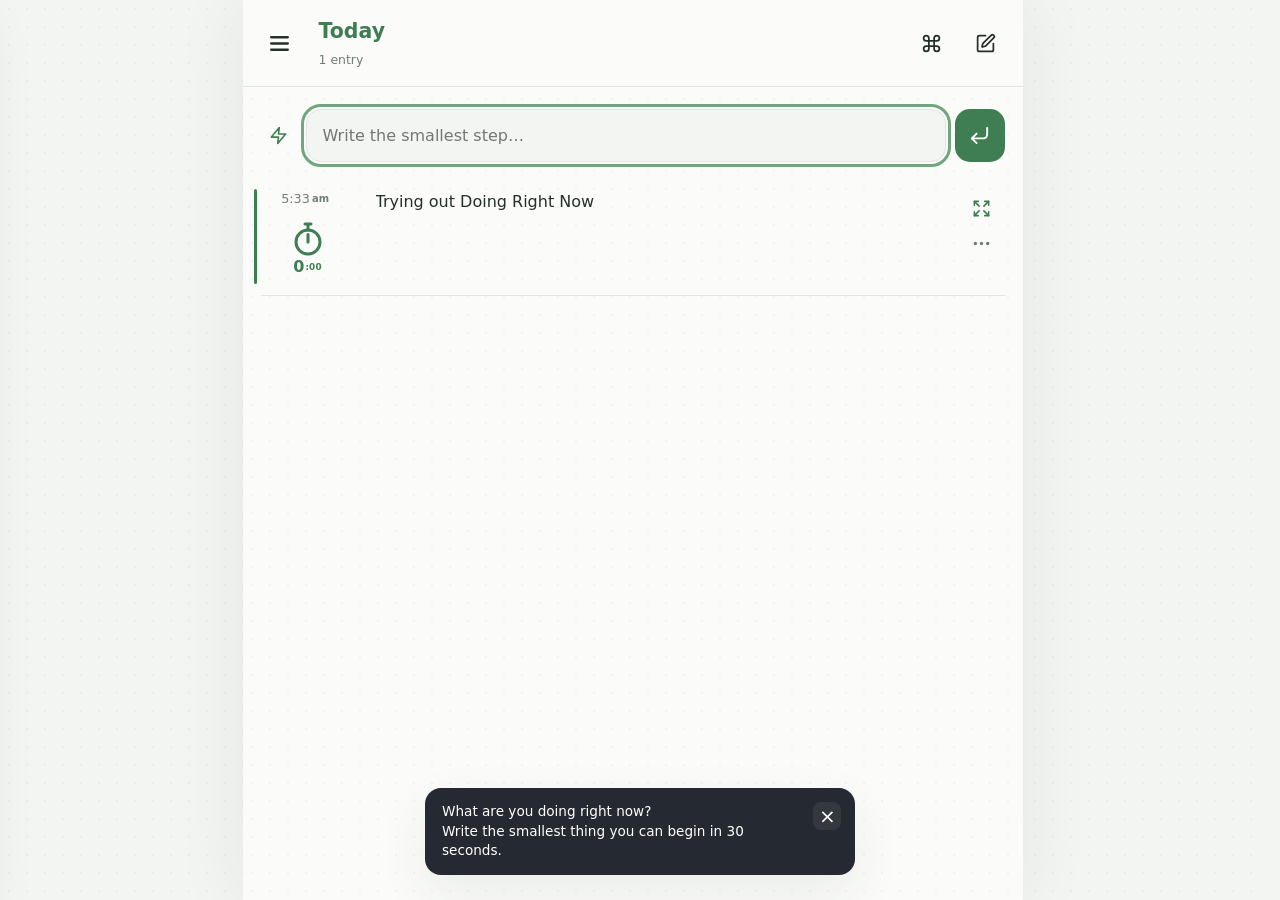
==== DoingRightNow.html @ bf16843c "Update documentation in DoingRightNow.html, help.html, and help.md to clarify the GitHub Backup proc" ====
<!doctype html>
<html lang="en">
<head>
  <meta charset="utf-8">
  <meta http-equiv="Content-Security-Policy" content="default-src 'self'; script-src 'self' 'unsafe-inline'; script-src-attr 'none'; style-src 'self' 'unsafe-inline'; img-src 'self' data:; connect-src 'self' https://api.github.com; font-src 'self'; object-src 'none'; base-uri 'self'; form-action 'self'; worker-src 'self'; manifest-src 'self'">
  <meta name="viewport" content="width=device-width,initial-scale=1,viewport-fit=cover">
  <meta name="theme-color" content="#f4f5f7" id="themeColor">
  <meta name="description" content="When you can't start, write the smallest step. Doing Right Now (DRN) — a journal for getting unstuck — one timestamped line at a time. No sign-up, no cloud.">
  <link rel="canonical" href="https://doingrightnow.com/DoingRightNow">
  <meta property="og:type" content="website">
  <meta property="og:title" content="Doing Right Now">
  <meta property="og:description" content="When you can't start, write the smallest step. A private journal for getting unstuck — one timestamped line at a time.">
  <meta property="og:url" content="https://doingrightnow.com/DoingRightNow">
  <meta property="og:image" content="https://doingrightnow.com/images/screenshot-840.jpg">
  <meta property="og:image:alt" content="Doing Right Now app">
  <meta name="twitter:card" content="summary_large_image">
  <meta name="twitter:title" content="Doing Right Now">
  <meta name="twitter:description" content="A private journal for getting unstuck — one timestamped line at a time.">
  <meta name="twitter:image" content="https://doingrightnow.com/images/screenshot-840.jpg">
  <meta name="mobile-web-app-capable" content="yes">
  <meta name="apple-mobile-web-app-capable" content="yes">
  <meta name="apple-mobile-web-app-title" content="Doing Right">
  <link rel="icon" type="image/svg+xml" href="favicon.svg">
  <link rel="icon" type="image/png" sizes="16x16" href="favicon-16x16.png">
  <link rel="icon" type="image/png" sizes="32x32" href="images/favicon-32x32.png">
  <link rel="icon" type="image/png" sizes="48x48" href="images/favicon-48x48.png">
  <link rel="apple-touch-icon" sizes="180x180" href="images/favicon-180x180.png">
  <link rel="icon" type="image/png" sizes="192x192" href="images/favicon-192x192.png">
  <link rel="icon" type="image/png" sizes="512x512" href="images/favicon-512x512.png">
  <link rel="manifest" href="manifest.webmanifest">
  <title>Doing Right Now</title>
  <style>
    :root{color-scheme:light dark;--bg:#f3f5f2;--panel:#fbfcfa;--ink:#253028;--muted:#717d74;--line:#e0e6e1;--green:#3f7d52;--green2:#e7f0e9;--dot:#2530280b;--danger:#a23c36;--shadow:0 18px 50px #24302814;--entry-pad-y:15px;--entry-gap:12px;--entry-time-col:58px;--entry-mark-col:22px;font:16px/1.45 ui-rounded,"SF Pro Rounded","Segoe UI",system-ui,sans-serif}html[data-font-size="small"]{font-size:14px}html[data-font-size="large"]{font-size:18px}html[data-item-spacing="tight"]{--entry-pad-y:4px;--entry-gap:4px;--entry-time-col:50px;--entry-mark-col:18px}html[data-item-spacing="tight"] .entry.current::before{top:2px;bottom:2px}html[data-item-spacing="tight"] .composer{margin-bottom:6px}html[data-item-spacing="tight"] .search-results .dayhead,html[data-item-spacing="tight"] .history .dayhead{padding-top:8px}html[data-item-spacing="tight"] .view-tools{margin-bottom:4px}html[data-item-spacing="tight"] .menu{padding:2px 4px}html[data-item-spacing="tight"] .time{padding-top:1px}
    *{box-sizing:border-box}html{scrollbar-gutter:stable}body{margin:0;background-color:var(--bg);background-image:radial-gradient(var(--dot) 1px,transparent 1px);background-size:18px 18px;color:var(--ink);min-height:100dvh}button,input,textarea,select{font:inherit;color:inherit}button{cursor:pointer}button:focus-visible,input:focus-visible,textarea:focus-visible,select:focus-visible{outline:3px solid #70a77e;outline-offset:2px}.hidden{display:none!important}
    .shell{max-width:780px;min-height:100dvh;margin:auto;background-color:var(--panel);background-image:radial-gradient(var(--dot) 1px,transparent 1px);background-size:18px 18px;box-shadow:0 0 70px #24302812}.topbar{position:sticky;top:0;z-index:5;display:flex;align-items:center;gap:8px;padding:max(12px,env(safe-area-inset-top)) 14px 11px;background:#fbfcfaf0;border-bottom:1px solid var(--line);backdrop-filter:blur(18px)}.title{min-width:0;flex:1}.title-button{border:0;background:transparent;text-align:left;padding:5px 8px;border-radius:10px}.title-button:hover,.title-button:focus-visible{background:var(--green2)}.title h1{font-size:1.28rem;margin:0;color:var(--green)}.subtitle{font-size:.78rem;color:var(--muted)}
    .icon{border:0;background:transparent;border-radius:999px;width:46px;height:46px;display:grid;place-items:center}.icon:hover{background:var(--green2)}.lucide{width:21px;height:21px;fill:none;stroke:currentColor;stroke-width:2;stroke-linecap:round;stroke-linejoin:round;pointer-events:none}#nav .lucide{width:25px;height:25px;stroke-width:2.2}.main{padding:22px 18px 110px}.eyebrow{text-transform:uppercase;letter-spacing:.12em;font-size:.68rem;font-weight:800;color:var(--green)}.elapsed{font-variant-numeric:tabular-nums;color:#3f7d52;font-weight:750;white-space:nowrap}
    .composer{display:flex;gap:9px;margin-bottom:16px}.composer>.input-wrap{min-width:0}.composer>.input-wrap>input{display:block;width:100%;min-width:0;border:1px solid var(--line);background:var(--bg);border-radius:15px;padding:14px 16px}.composer-submit,.quick-trigger{border-radius:15px;display:grid;place-items:center}.composer-submit{position:relative;flex:0 0 50px;border:0;background:var(--green);color:#fff}.composer-submit:hover{filter:brightness(.95)}.composer-submit .lucide{width:23px;height:23px}.sr-only{position:absolute;width:1px;height:1px;padding:0;margin:-1px;overflow:hidden;clip:rect(0,0,0,0);white-space:nowrap;border:0}.quick-wrap{position:relative;display:grid;place-items:center;flex:0 0 36px}.quick-trigger{width:36px;height:36px;border:0;background:transparent;color:var(--green)}.quick-trigger .lucide{width:19px;height:19px}.quick-trigger:hover{color:var(--ink)}.quick-menu{right:auto!important;width:min(300px,calc(100vw - 28px))}
    .entry{position:relative;display:grid;grid-template-columns:var(--entry-time-col) var(--entry-mark-col) 1fr auto;align-items:start;gap:var(--entry-gap);padding:var(--entry-pad-y) 3px;border-bottom:1px solid var(--line)}.entry.current::before{content:"";position:absolute;left:-7px;top:11px;bottom:11px;width:3px;border-radius:99px;background:var(--green)}.time{color:var(--muted);font-variant-numeric:tabular-nums;font-size:.8rem;padding-top:3px;text-align:right}.markers{display:flex;justify-content:center;gap:6px}.start-mark,.done-mark,.important-mark,.question-mark{width:18px;height:22px;display:none;place-items:center}.entry.started .start-mark{display:grid;color:#3f7d52}.entry.done .done-mark{display:grid;color:#2e8b57}.entry.important .important-mark{display:grid;color:var(--danger)}.entry.question .question-mark{display:grid;color:#d4a017}.start-mark .lucide,.done-mark .lucide,.important-mark .lucide,.question-mark .lucide{width:15px;height:15px;stroke-width:2.5}.entry-text{border:0;background:transparent;text-align:left;padding:0;line-height:1.5}.entry.started .entry-text{color:var(--ink)}.entry.important .entry-text{font-weight:850}.entry-text code{padding:1px 5px;border-radius:5px;background:#fff3b8;color:#5f5315;font:0.9em/1.4 ui-monospace,SFMono-Regular,Consolas,monospace}.menu{border:0;background:transparent;border-radius:10px;padding:5px 10px;color:var(--muted)}.menu:hover{background:var(--green2)}mark{background:transparent;font-weight:750}.tag-person{color:#7c6bc4}.tag-location{color:#2a9d8f}.tag-project{color:#e9a825}.empty{display:grid;place-items:center;text-align:center;min-height:56vh;color:var(--muted)}.empty button{border:1px dashed #b5c2b8;border-radius:24px;background:#f8faf7;padding:35px 28px}.empty b{display:block;color:var(--ink);font-size:1.12rem;margin:8px}.empty .plus{display:block;color:var(--green);font-size:2.3rem}.empty .hint{display:block;max-width:360px;margin:12px auto}
    .backdrop{position:fixed;inset:0;background:#101b1488;z-index:10}.drawer{position:fixed;z-index:11;inset:0 auto 0 0;width:min(330px,86vw);background:var(--panel);padding:max(24px,env(safe-area-inset-top)) 18px 22px;box-shadow:var(--shadow);transform:translateX(-105%);transition:.22s}.drawer.open{transform:none}.brand{display:flex;gap:13px;align-items:center;padding:8px 8px 24px}.brand-logo{width:42px;height:42px;border-radius:13px;background:#3f7d52;color:#fff;display:grid;place-items:center;font-size:1.35rem}.brand span{display:block;color:var(--muted);font-size:.8rem}.nav button{width:100%;border:0;background:transparent;text-align:left;padding:13px;border-radius:12px;margin:2px 0}.nav button:hover,.nav button.active{background:var(--green2);color:var(--green);font-weight:750}.status{font-size:.72rem;color:var(--muted);padding:8px;display:block}
    dialog{border:0;padding:0;border-radius:22px;width:min(600px,calc(100% - 24px));background:var(--panel);color:var(--ink);box-shadow:var(--shadow)}dialog::backdrop{background:#101b1488}.card{padding:22px}.modal-head{display:flex;justify-content:space-between;gap:15px}.modal-head h2{margin:5px 0 18px;font-size:1.25rem}.close{border:0;background:transparent;font-size:1.7rem;align-self:start}.input-wrap{position:relative;flex:1}.input-row{display:flex;gap:8px}.input-row input,.search input,textarea{width:100%;border:1px solid var(--line);background:var(--bg);border-radius:14px;padding:14px}textarea{min-height:150px;resize:vertical}.suggestions{position:absolute;z-index:4;left:0;right:0;top:calc(100% + 6px);max-height:220px;overflow:auto;padding:6px;background:var(--panel);border:1px solid var(--line);border-radius:14px;box-shadow:var(--shadow)}.suggestions button{display:flex;width:100%;align-items:center;gap:9px;border:0;background:transparent;padding:10px;border-radius:9px;text-align:left}.suggestions button:hover,.suggestions button.active{background:var(--green2);color:var(--green)}.suggestion-prefix{font-weight:850}.quick-strip{display:flex;gap:7px;overflow:auto;padding:9px 0 1px}.quick-strip button{white-space:nowrap;border:1px solid var(--line);background:var(--panel);border-radius:99px;padding:7px 11px;font-size:.8rem}.quick-strip button:hover{border-color:var(--green);color:var(--green)}.entry-links{display:grid;gap:6px;margin-top:12px;padding:10px 12px;border-radius:12px;background:var(--green2)}.entry-links a,.entry-links button{color:var(--green);overflow-wrap:anywhere;text-align:left}.entry-links button{border:0;background:transparent;padding:0;font:inherit;cursor:pointer;text-decoration:underline}.entry-links .list-empty{margin:0}.hint{color:var(--muted);font-size:.78rem;margin:10px 2px}.actions{display:flex;justify-content:flex-end;gap:9px;margin-top:18px}.project-export-actions{margin-top:4px;margin-bottom:14px}.actions button{border:0;border-radius:12px;padding:10px 16px}.primary{background:var(--green);color:#fff}.secondary{background:var(--green2)}.danger{background:#f7e6e4!important;color:var(--danger);margin-right:auto}#resetConfirm{margin-right:0}.search{display:flex;gap:10px;margin-bottom:8px}.search input{min-width:0;flex:1}.search-range{width:100%;margin:0 0 12px}.search-range button{flex:1}.copy-search{flex:0 0 102px;display:flex;align-items:center;justify-content:center;gap:7px;border:1px solid var(--line);border-radius:14px;background:var(--green2);color:var(--green);font-weight:750}.copy-search:disabled{cursor:not-allowed;opacity:.45}.copy-search .lucide{width:17px;height:17px}.view-tools{display:flex;justify-content:flex-end;gap:8px;margin:-2px 0 12px}.view-tools .copy-search{flex-basis:auto;padding:8px 12px}.copy-preview{min-height:320px;font:14px/1.55 ui-monospace,SFMono-Regular,Consolas,monospace}.search-results .dayhead,.history .dayhead{font-weight:800;padding:24px 0 5px;color:var(--green)}.dayhead-button{display:flex;width:100%;align-items:center;justify-content:space-between;gap:12px;border:0;background:transparent;text-align:left}.day-meta{display:flex;align-items:center;gap:8px}.count-badge{padding:2px 7px;border-radius:99px;background:var(--green2);font-size:.72rem;white-space:nowrap}.day-trophy{display:grid;place-items:center;color:#d4a017}.day-trophy .lucide{width:16px;height:16px}.dayhead-button:hover .stars{color:#d4a017}.stars{color:#e9a825;font-weight:700;letter-spacing:.08em;white-space:nowrap}
    .settings-card{max-height:min(780px,90dvh);overflow:auto}.list-section{padding:16px 0;border-top:1px solid var(--line)}.system-primary{padding:0 0 16px}.list-head{display:flex;align-items:center;gap:9px;margin-bottom:10px}.list-head .lucide{color:var(--green)}.list-head h3{font-size:1rem;margin:0}.toggle-row{display:flex;align-items:center;justify-content:space-between;gap:18px}.toggle-row input{width:20px;height:20px;accent-color:var(--green)}.toggle-row .number-input{width:70px;height:auto;border:1px solid var(--line);background:var(--bg);border-radius:10px;padding:8px}.segmented{display:flex;padding:3px;border-radius:11px;background:var(--bg);border:1px solid var(--line)}.segmented button{border:0;background:transparent;border-radius:8px;padding:6px 10px}.segmented button.active{background:var(--green);color:#fff}.list-add{display:flex;gap:7px}.list-add input{min-width:0;flex:1;border:1px solid var(--line);background:var(--bg);border-radius:11px;padding:10px 12px}.list-add button{border:0;background:var(--green);color:white;border-radius:11px;width:42px;display:grid;place-items:center}.chips{display:flex;flex-wrap:wrap;gap:7px;margin-top:10px}.chip{display:flex;align-items:center;gap:5px;padding:6px 8px 6px 10px;background:var(--green2);border-radius:99px;color:var(--ink);font-size:.82rem}.chip.tag-person{background:#7c6bc418}.chip.tag-location{background:#2a9d8f18}.chip.tag-project{background:#e9a82520}.chip button{display:grid;place-items:center;border:0;background:transparent;color:var(--muted);padding:1px}.chip .lucide{width:14px;height:14px}.list-empty{color:var(--muted);font-size:.8rem;margin:8px 1px}.system-actions{display:grid;gap:10px}.system-actions button{border:1px solid var(--line);background:var(--bg);border-radius:13px;padding:13px 15px;text-align:left}.system-actions button:hover{border-color:var(--green);color:var(--green)}.system-actions .system-danger{border-color:#a23c3640;color:var(--danger);background:#f7e6e4}.clear-older{display:flex;gap:8px}.clear-older input{width:82px;border:1px solid var(--line);background:var(--bg);border-radius:13px;padding:10px}.clear-older button{flex:1}.entry-actions{display:grid;gap:8px}.entry-actions button{display:flex;align-items:flex-start;gap:10px;width:100%;border:1px solid var(--line);background:var(--bg);border-radius:13px;padding:13px 15px;text-align:left}.entry-actions button:hover:not(:disabled){border-color:var(--green);color:var(--green)}.entry-actions button:disabled{opacity:.55;cursor:default}.entry-actions .lucide{flex:0 0 auto;width:19px;height:19px;margin-top:1px}.entry-actions button>span{display:grid;gap:3px;min-width:0}.entry-actions button b{font-weight:750}.entry-actions button small{color:var(--muted);font-size:.8rem;font-weight:500}.entry-actions #actionStarted .lucide{color:#3f7d52}.entry-actions #actionDone .lucide{color:#2e8b57}.entry-actions .important-action{color:var(--danger)}.entry-actions .question-action{color:#d4a017}.command-search{width:100%;border:1px solid var(--line);background:var(--bg);border-radius:14px;padding:14px;margin-bottom:10px}.command-list{display:grid;gap:4px;max-height:55dvh;overflow:auto}.command-list button{display:flex;align-items:center;justify-content:space-between;gap:15px;width:100%;border:0;background:transparent;border-radius:11px;padding:11px 12px;text-align:left}.command-list button:hover,.command-list button:focus-visible{background:var(--green2);color:var(--green);outline:none}.command-list small{color:var(--muted);white-space:nowrap}.help-brand{display:flex;align-items:center;gap:12px;padding:2px 0 16px}.help-brand strong{font-size:1.1rem}.help-brand small{display:block;color:var(--muted)}.help-copy section{padding:15px 0;border-top:1px solid var(--line)}.help-copy h3{margin:0 0 7px;font-size:1rem;color:var(--green)}.help-copy p,.help-copy ul{margin:6px 0;color:var(--muted)}.help-copy ul{padding-left:21px}.help-copy a{color:var(--green)}
    .zen{position:fixed;inset:0;z-index:20;background:radial-gradient(circle at 50% 32%,#1c1e1d,#0a0b0a 72%);color:white;display:grid;place-items:center;text-align:center;padding:30px}.zen-current{width:min(700px,100%)}.zen-close{position:absolute;right:22px;top:max(22px,env(safe-area-inset-top));background:#ffffff12;color:white;border:0;border-radius:99px;width:44px;height:44px;font-size:1.4rem}.zen-eyebrow{display:inline-block;text-transform:uppercase;letter-spacing:.12em;font-size:.76rem;font-weight:850;color:#3f7d52;background:linear-gradient(100deg,#3f7d52 30%,#9ac7a6 48%,#3f7d52 66%);background-size:260% 100%;background-clip:text;-webkit-background-clip:text;-webkit-text-fill-color:transparent;animation:text-shimmer 5s ease-in-out infinite}.zen-timer{display:flex;align-items:center;justify-content:center;gap:16px;margin-top:14px}.zen-timer .timer-icon{width:64px;height:64px}.zen-elapsed{color:#3f7d52;font-size:clamp(3rem,13vw,7rem);font-weight:750;font-variant-numeric:tabular-nums}.zen-clock{opacity:.72;margin:8px}.zen-marker{display:grid;place-items:center;margin:24px auto -15px}.zen-marker .lucide{width:28px;height:28px;stroke-width:2.4}.zen-marker.started{color:#79b98b}.zen-marker.done{color:#7dcea0}.zen-marker.important{color:#f17961}.zen-marker.question{color:#f0c14a}.zen-text{font-size:clamp(1.75rem,7vw,3rem);line-height:1.35;font-weight:700;max-width:650px;margin:30px auto}.zen-text.important{font-weight:850}.zen-add{border:1px solid #ffffff60;background:#ffffff12;color:white;border-radius:99px;width:62px;height:62px;font-size:2rem}
    .toast{position:fixed;z-index:30;left:50%;bottom:25px;transform:translateX(-50%);padding:10px 16px;background:#252a32;color:white;border-radius:99px;box-shadow:var(--shadow);font-size:.85rem}.toast.onboarding{display:flex;align-items:flex-start;gap:14px;width:min(430px,calc(100vw - 28px));padding:14px 14px 14px 17px;border-radius:16px;line-height:1.45}.toast-message{flex:1;white-space:pre-line}.toast-close{flex:0 0 auto;display:grid;place-items:center;width:28px;height:28px;border:0;border-radius:8px;background:#ffffff12;color:white;font-size:1.25rem;line-height:1}.toast-close:hover,.toast-close:focus-visible{background:#ffffff24;outline:none}.toast-action{flex:0 0 auto;border:0;border-radius:99px;background:#ffffff24;color:white;padding:7px 12px;font:inherit;font-weight:750}.toast-action:hover,.toast-action:focus-visible{background:#ffffff36;outline:none}.tag{color:var(--green);font-weight:750}@media(max-width:620px){.topbar{padding-left:10px;padding-right:10px}.topbar .icon{width:42px;height:42px}.main{padding-left:14px;padding-right:14px}.entry{grid-template-columns:var(--entry-time-col) var(--entry-mark-col) 1fr auto}#settingsDialog,#systemDialog,#helpDialog,#copyDialog,#projectExportDialog,#developerDialog,#quickNoteDialog{inset:0;width:100vw;height:100dvh;max-width:none;max-height:none;margin:0;border-radius:0}#settingsDialog .settings-card,#systemDialog .settings-card,#helpDialog .settings-card,#copyDialog .settings-card,#projectExportDialog .settings-card,#developerDialog .settings-card,#quickNoteDialog .settings-card{height:100%;max-height:none;padding-top:max(22px,env(safe-area-inset-top));padding-bottom:max(22px,env(safe-area-inset-bottom))}#copyDialog .copy-preview,#projectExportDialog .copy-preview{min-height:calc(100dvh - 190px)}#entryActionsDialog{inset:auto 0 0;width:100%;max-width:none;margin:0;border-radius:22px 22px 0 0;padding-bottom:env(safe-area-inset-bottom)}}
    html[data-theme="dark"]{--bg:#0f1511;--panel:#151c17;--ink:#e5ece7;--muted:#8f9d93;--line:#28322b;--green:#79b98b;--green2:#203328;--dot:#ffffff0a;--shadow:0 18px 50px #0008;color-scheme:dark}html[data-theme="dark"] .topbar{background:#151c17ed}html[data-theme="dark"] .empty button{background:#151c17;border-color:#35443a}html[data-theme="dark"] .tag-person{color:#a99be8}html[data-theme="dark"] .tag-location{color:#5ecfbf}html[data-theme="dark"] .tag-project{color:#f0c14a}html[data-theme="dark"] .entry.started .start-mark,html[data-theme="dark"] .entry-actions #actionStarted .lucide{color:#79b98b}html[data-theme="dark"] .entry.done .done-mark,html[data-theme="dark"] .entry-actions #actionDone .lucide{color:#7dcea0}html[data-theme="dark"] .entry.question .question-mark{color:#f0c14a}html[data-theme="dark"] .entry-text code{background:#564b1d;color:#fff0a8}html[data-theme="light"]{color-scheme:light}
    @media(prefers-color-scheme:dark){html:not([data-theme="light"]):not([data-theme="dark"]){--bg:#0f1511;--panel:#151c17;--ink:#e5ece7;--muted:#8f9d93;--line:#28322b;--green:#79b98b;--green2:#203328;--dot:#ffffff0a;--shadow:0 18px 50px #0008;color-scheme:dark}html:not([data-theme="light"]):not([data-theme="dark"]) .topbar{background:#151c17ed}html:not([data-theme="light"]):not([data-theme="dark"]) .empty button{background:#151c17;border-color:#35443a}html:not([data-theme="light"]):not([data-theme="dark"]) .tag-person{color:#a99be8}html:not([data-theme="light"]):not([data-theme="dark"]) .tag-location{color:#5ecfbf}html:not([data-theme="light"]):not([data-theme="dark"]) .tag-project{color:#f0c14a}html:not([data-theme="light"]):not([data-theme="dark"]) .entry.started .start-mark,html:not([data-theme="light"]):not([data-theme="dark"]) .entry-actions #actionStarted .lucide{color:#79b98b}html:not([data-theme="light"]):not([data-theme="dark"]) .entry.done .done-mark,html:not([data-theme="light"]):not([data-theme="dark"]) .entry-actions #actionDone .lucide{color:#7dcea0}}
    html[data-accent]{--green2:color-mix(in srgb,var(--green) 15%,var(--panel))}html[data-accent="green"]{--green:#3f7d52}html[data-accent="blue"]{--green:#3478b8}html[data-accent="violet"]{--green:#7540bf}html[data-accent="amber"]{--green:#8a6100}html[data-accent="coral"]{--green:#c52f21}html[data-accent="pumpkin"]{--green:#b85c16}html[data-theme="dark"][data-accent="green"]{--green:#79b98b}html[data-theme="dark"][data-accent="blue"]{--green:#70aee3}html[data-theme="dark"][data-accent="violet"]{--green:#b290d9}html[data-theme="dark"][data-accent="amber"]{--green:#e2b84b}html[data-theme="dark"][data-accent="coral"]{--green:#f17961}html[data-theme="dark"][data-accent="pumpkin"]{--green:#e98a43}@media(prefers-color-scheme:dark){html:not([data-theme="light"]):not([data-theme="dark"])[data-accent="green"]{--green:#79b98b}html:not([data-theme="light"]):not([data-theme="dark"])[data-accent="blue"]{--green:#70aee3}html:not([data-theme="light"]):not([data-theme="dark"])[data-accent="violet"]{--green:#b290d9}html:not([data-theme="light"]):not([data-theme="dark"])[data-accent="amber"]{--green:#e2b84b}html:not([data-theme="light"]):not([data-theme="dark"])[data-accent="coral"]{--green:#f17961}html:not([data-theme="light"]):not([data-theme="dark"])[data-accent="pumpkin"]{--green:#e98a43}}.appearance-row{flex-wrap:wrap}.accent-grid{display:flex;flex-wrap:wrap;gap:7px}.accent-grid button{display:flex;align-items:center;gap:7px;border:1px solid var(--line);background:var(--bg);border-radius:99px;padding:7px 10px}.accent-grid button.active{border-color:var(--green);font-weight:750}.accent-dot{width:13px;height:13px;border-radius:50%;background:var(--swatch)}.accent-hue{margin-top:12px}.accent-hue input{display:block;width:100%;height:22px;margin:0;accent-color:var(--green);background:linear-gradient(90deg,oklch(.52 .13 0),oklch(.52 .13 60),oklch(.52 .13 120),oklch(.52 .13 180),oklch(.52 .13 240),oklch(.52 .13 300),oklch(.52 .13 360));border-radius:99px;appearance:none}.accent-hue input::-webkit-slider-thumb{-webkit-appearance:none;appearance:none;width:22px;height:22px;border-radius:50%;background:var(--green);border:2px solid var(--panel);box-shadow:0 0 0 1px var(--line)}.accent-hue input::-moz-range-thumb{width:22px;height:22px;border:2px solid var(--panel);border-radius:50%;background:var(--green)}
    .delete-preview{display:flex;align-items:flex-start;gap:10px;margin:16px 0;padding:13px;border:1px solid #a23c3640;border-radius:13px;background:#a23c360d;color:var(--ink);overflow-wrap:anywhere}.delete-preview .lucide{flex:0 0 auto;width:19px;height:19px;color:var(--danger)}.entry-actions .delete-action{color:var(--danger)}
    .storage-summary{display:grid;gap:10px;margin-bottom:16px}.storage-summary>div:not(.backup-reminder){display:flex;justify-content:space-between;gap:16px;padding:11px 13px;border:1px solid var(--line);border-radius:12px;background:var(--bg)}.storage-summary>div.storage-usage{display:grid;gap:8px}.storage-usage-row{display:flex;justify-content:space-between;gap:16px;align-items:baseline}.storage-bar{height:6px;border-radius:99px;background:var(--line);overflow:hidden}.storage-bar i{display:block;height:100%;width:0;background:var(--green);border-radius:inherit}.storage-usage small{color:var(--muted);font-size:.78rem}.storage-summary span{color:var(--muted);text-align:right}.backup-reminder{display:flex;align-items:flex-start;gap:10px;padding:12px;border:1px solid #d4a01755;border-radius:12px;background:#d4a01710}.backup-reminder .lucide{flex:0 0 auto;width:19px;height:19px;color:#b38200}.backup-reminder span{display:block;text-align:left}.backup-reminder b{color:var(--ink)}.backup-reminder small{display:block;margin-top:2px}
    .close:focus-visible{outline:none;background:var(--green2);border-radius:8px}.zen-close:focus-visible{outline:none;background:#ffffff24}html[data-theme="dark"]{--green2:color-mix(in srgb,var(--green) 8%,var(--panel));--danger:#e47e76}html[data-theme="dark"] .composer-submit,html[data-theme="dark"] .primary,html[data-theme="dark"] .list-add button{background:color-mix(in srgb,var(--green) 32%,var(--panel));color:var(--ink);border:1px solid color-mix(in srgb,var(--green) 42%,var(--line))}html[data-theme="dark"] .segmented button.active{background:color-mix(in srgb,var(--green) 16%,var(--panel));color:var(--green);box-shadow:inset 0 0 0 1px color-mix(in srgb,var(--green) 38%,transparent)}html[data-theme="dark"] .danger,html[data-theme="dark"] .system-actions .system-danger{background:color-mix(in srgb,var(--danger) 14%,var(--panel))!important;color:var(--danger);border-color:color-mix(in srgb,var(--danger) 38%,var(--line))}@media(prefers-color-scheme:dark){html:not([data-theme="light"]):not([data-theme="dark"]){--green2:color-mix(in srgb,var(--green) 8%,var(--panel));--danger:#e47e76}html:not([data-theme="light"]):not([data-theme="dark"]) .composer-submit,html:not([data-theme="light"]):not([data-theme="dark"]) .primary,html:not([data-theme="light"]):not([data-theme="dark"]) .list-add button{background:color-mix(in srgb,var(--green) 32%,var(--panel));color:var(--ink);border:1px solid color-mix(in srgb,var(--green) 42%,var(--line))}html:not([data-theme="light"]):not([data-theme="dark"]) .segmented button.active{background:color-mix(in srgb,var(--green) 16%,var(--panel));color:var(--green);box-shadow:inset 0 0 0 1px color-mix(in srgb,var(--green) 38%,transparent)}html:not([data-theme="light"]):not([data-theme="dark"]) .danger,html:not([data-theme="light"]):not([data-theme="dark"]) .system-actions .system-danger{background:color-mix(in srgb,var(--danger) 14%,var(--panel))!important;color:var(--danger);border-color:color-mix(in srgb,var(--danger) 38%,var(--line))}}
    .timer-display{display:flex;flex-direction:column;align-items:center;gap:2px;border:0;background:transparent;padding:4px;margin:0;font:inherit;color:inherit;cursor:pointer;border-radius:10px}.timer-display:hover,.timer-display:focus-visible{background:#3f7d5215;outline:none}.elapsed{font-size:.92rem;line-height:1;color:#3f7d52;font-weight:750}.elapsed small,.zen-elapsed small{font-size:.55em;font-weight:inherit;letter-spacing:.02em;margin-left:1px;vertical-align:.18em}.timer-icon{width:30px;height:30px;color:#3f7d52}.timer-icon.jiggle{animation:timer-jiggle .55s ease-in-out}.timer-hand{stroke-dasharray:5 1}.entry-text{display:-webkit-box;overflow:hidden;-webkit-box-orient:vertical;white-space:pre-wrap}.entry-text{-webkit-line-clamp:3;line-clamp:3;min-width:0}.entry-limit{display:flex;justify-content:flex-end}.entry-limit.over{color:var(--danger);font-weight:750}.time small,.zen-clock small{font-size:.62rem;font-weight:750;letter-spacing:.03em;margin-left:2px;vertical-align:.08em}@keyframes timer-jiggle{0%,100%{transform:rotate(0) scale(1)}20%{transform:rotate(-7deg) scale(1.06)}40%{transform:rotate(6deg) scale(1.06)}60%{transform:rotate(-4deg)}80%{transform:rotate(2deg)}}@keyframes text-shimmer{0%{background-position:130% 0}38%,100%{background-position:-130% 0}}@media(prefers-reduced-motion:reduce){.timer-icon.jiggle{animation:none}}
    .format-controls{display:grid;grid-template-columns:1fr 1fr;gap:10px}.format-controls label{display:grid;gap:5px;color:var(--muted);font-size:.82rem}.format-controls select{width:100%;border:1px solid var(--line);background:var(--bg);color:var(--ink);border-radius:11px;padding:10px;font:inherit}@media(max-width:420px){.format-controls{grid-template-columns:1fr}}.github-fields{display:grid;gap:10px;margin:12px 0}.github-fields label{display:grid;gap:5px;color:var(--muted);font-size:.82rem}.github-fields input{width:100%;border:1px solid var(--line);background:var(--bg);color:var(--ink);border-radius:11px;padding:10px 12px;font:inherit}.github-status{margin-top:12px}
    .quick-note-foot{display:flex;align-items:center;justify-content:space-between;gap:12px;padding:6px 3px 1px}.quick-note-status{color:var(--muted);font-size:.76rem}.quick-note-copy{display:inline-flex;align-items:center;gap:5px;border:0;background:transparent;color:var(--green);padding:5px 7px;font-weight:750;font-size:.78rem}.quick-note-copy .lucide{width:15px;height:15px}.quick-note-heading{display:flex;align-items:center;gap:10px}.quick-note-heading .lucide{flex:0 0 auto;width:22px;height:22px;color:var(--green)}#quickNoteDialog textarea{min-height:min(280px,46dvh)}@media(prefers-reduced-motion:reduce){.zen-eyebrow{animation:none;background:none;-webkit-text-fill-color:#3f7d52}}
    .entry.current.timed{--entry-time-col:66px;padding-top:12px;padding-bottom:16px}.entry.current .current-time{display:flex;flex-direction:column;align-items:flex-end;gap:8px}.entry.current .timer-icon{width:36px;height:36px}.entry.current .elapsed{font-size:1rem}.entry.current .current-time .time{padding-top:0}.entry.current .current-actions{display:grid;justify-items:center;align-content:start;gap:2px}.entry.current:not(.timed) .current-actions{display:flex;align-items:flex-start}.entry-zen{display:grid;place-items:center;width:36px;height:36px;border:0;border-radius:10px;background:transparent;color:#3f7d52}.entry-zen:hover,.entry-zen:focus-visible{background:#3f7d5215;outline:none}.entry-zen .lucide{width:19px;height:19px}html[data-item-spacing="tight"] .entry.current.timed{padding-top:8px;padding-bottom:12px;--entry-time-col:58px}
    .project-toolbar{position:sticky;top:0;z-index:3;padding:0 0 14px;margin:-4px 0 16px;background:color-mix(in srgb,var(--panel) 92%,transparent);backdrop-filter:blur(12px);border-bottom:1px solid var(--line)}.project-kicker{text-transform:uppercase;letter-spacing:.12em;font-size:.68rem;font-weight:800;color:var(--muted);margin-bottom:7px}.project-kicker-count{color:var(--green)}.project-picker-row{display:flex;gap:9px;align-items:stretch}.project-picker-row select{flex:1;min-width:0;font-weight:750;border:1px solid var(--line);background:var(--bg);color:var(--ink);border-radius:14px;padding:12px}.project-picker-row .add-project,.project-picker-row .project-search{flex:0 0 50px;border:0;border-radius:14px;background:var(--green2);color:var(--green);display:grid;place-items:center}.project-picker-row .project-search.active{background:var(--green);color:#fff}.project-picker-row .add-project .lucide,.project-picker-row .project-search .lucide{width:20px;height:20px}.project-modes{display:grid;grid-template-columns:1fr 1fr;gap:5px;margin:12px 0 0;padding:4px;border:1px solid var(--line);border-radius:13px;background:var(--bg)}.project-modes button{min-width:0;border:0;background:transparent;border-radius:9px;padding:8px 10px;color:var(--muted);font-size:.82rem;font-weight:750;white-space:nowrap}.project-modes button.active{background:var(--panel);color:var(--green);box-shadow:0 1px 5px #24302812}.project-title{font-size:1.45rem;letter-spacing:-.02em;margin:8px 0 4px;color:var(--green)}.project-subtitle{color:var(--muted);font-size:.82rem;margin-bottom:12px}#projectDoc,#issueDoc{display:block;width:100%;min-height:min(52dvh,520px);line-height:1.55;border-radius:16px;padding:16px;background:var(--bg);font:0.95rem/1.55 ui-monospace,SFMono-Regular,Consolas,monospace}.project-meta{display:flex;justify-content:space-between;gap:10px;align-items:center;margin:8px 2px 0;color:var(--muted);font-size:.76rem}.project-meta-actions{display:flex;align-items:center;gap:10px}.project-export{border:0;background:var(--green2);color:var(--green);border-radius:11px;padding:7px 11px;font-weight:750;font-size:.78rem}.save-state{font-weight:700}.save-state.saved{color:var(--green)}.issues-head{display:flex;align-items:center;justify-content:space-between;gap:10px;margin:8px 0 10px}.issues-head h2{margin:0;color:var(--green);font-size:1.12rem}.issues-head-actions{display:flex;flex-wrap:wrap;gap:8px;align-items:center}.issues-head .primary{border:0;border-radius:12px;padding:9px 13px;font-weight:750}.issue-list{display:grid;gap:9px;margin-top:12px}.issue-row{width:100%;display:grid;grid-template-columns:auto 1fr auto;gap:11px;align-items:center;text-align:left;border:1px solid var(--line);background:var(--bg);border-radius:14px;padding:12px}.issue-row:hover{border-color:color-mix(in srgb,var(--green) 55%,var(--line));background:var(--green2)}.issue-number{font-family:ui-monospace,SFMono-Regular,Consolas,monospace;color:var(--green);font-weight:800;font-size:.82rem;white-space:nowrap}.issue-summary{min-width:0}.issue-summary b{display:block;white-space:nowrap;overflow:hidden;text-overflow:ellipsis}.issue-summary small{display:block;color:var(--muted);white-space:nowrap;overflow:hidden;text-overflow:ellipsis;margin-top:2px}.issue-when{display:block;margin-top:6px;color:var(--muted);font-size:.72rem;font-weight:650}.issue-editor-head{display:flex;align-items:center;gap:9px;margin:4px 0 8px}.issue-back{border:0;background:var(--green2);color:var(--green);border-radius:11px;padding:8px 11px;font-weight:750}.issue-id{font-family:ui-monospace,SFMono-Regular,Consolas,monospace;color:var(--green);font-weight:850;overflow-wrap:anywhere}.issue-actions{display:flex;gap:8px;flex-wrap:wrap;margin:12px 0 0}.issue-actions button{border:0;border-radius:11px;padding:8px 11px;background:var(--green2);color:var(--green);font-size:.8rem;font-weight:750}.today-project-head{margin:8px 0 12px}.today-project-head h2{margin:0 0 4px;color:var(--green);font-size:1.12rem}.project-text-search{margin-bottom:12px}.project-text-search input{width:100%;border:1px solid var(--line);background:var(--bg);color:var(--ink);border-radius:14px;padding:13px 14px;font:inherit}.today-project-list{display:grid;gap:9px}.today-project-row{width:100%;display:grid;grid-template-columns:1fr auto;gap:11px;align-items:center;text-align:left;border:1px solid var(--line);background:var(--bg);border-radius:14px;padding:13px 14px}.today-project-row:hover{border-color:color-mix(in srgb,var(--green) 55%,var(--line));background:var(--green2)}.today-project-row b{display:block;white-space:pre-wrap}.today-project-row small{display:block;margin-top:5px;color:var(--muted)}.suggestions button small{flex:1;min-width:0;color:var(--muted);font-size:.76rem;font-weight:500;text-align:right;overflow:hidden;text-overflow:ellipsis;white-space:nowrap}.project-empty b{display:block;color:var(--ink);font-size:1.12rem;margin-bottom:8px}.project-empty .primary{margin-top:16px;display:inline-flex;border:0;border-radius:12px;padding:10px 16px;font-weight:750}.project-tags{margin-top:12px;padding-top:12px;border-top:1px solid var(--line)}.project-tags summary{cursor:pointer;color:var(--muted);font-size:.8rem;font-weight:700}.project-tags .quick-strip{flex-wrap:wrap;overflow:visible}.issue-empty{padding:45px 12px;text-align:center;color:var(--muted)}.issue-empty b{display:block;color:var(--ink);margin-bottom:6px}.issue-chevron{color:var(--muted);font-size:1.15rem}.issue-actions .danger{margin-right:0;color:var(--danger);background:#f7e6e4}#newProjectDialog input{width:100%;border:1px solid var(--line);background:var(--bg);border-radius:14px;padding:14px}#projectDoc,#issueDoc{border:1px solid var(--line)}
  </style>
</head>
<body>
  <div class="shell"><header class="topbar"><button class="icon" id="nav" aria-label="Open navigation" aria-controls="drawer" aria-expanded="false" data-icon="menu"></button><button class="title title-button" id="navTitle" type="button" aria-label="Go to Today" title="Go to Today"><h1 id="title">Today</h1><span class="subtitle" id="subtitle"></span></button><button class="icon" id="command" aria-label="Open command palette" title="Command palette (⌘K)" data-icon="command"></button><button class="icon" id="quickNote" aria-label="Open Scratch Pad" title="Scratch Pad" data-icon="square-pen"></button></header><main class="main" id="main"></main></div>
  <div class="backdrop hidden" id="backdrop"></div><aside class="drawer" id="drawer"><div class="brand"><div class="brand-logo" data-icon="calendar-check"></div><div><b>Doing Right Now</b><span>One line. One moment. START.</span></div></div><nav class="nav"><button data-view="today" class="active">Today</button><button data-view="yesterday">Yesterday</button><button data-view="7">Last 7 days</button><button data-view="30">Last 30 days</button><button data-view="365">Last 365 days</button><button data-view="all">All journal</button><button data-view="search">Search</button><button data-view="projects">Projects</button><button id="settingsBtn">Settings</button><button id="systemBtn">System</button><button id="helpBtn">Help</button><button id="developerBtn">Developer</button></nav></aside>
  <dialog id="entryDialog"><form class="card" id="entryForm"><div class="modal-head"><div><span class="eyebrow">Doing Right Now</span><h2 id="formTitle">What are you doing right now?</h2></div><button type="button" class="close" data-close>×</button></div><div class="input-row"><div class="input-wrap"><textarea id="entryInput" maxlength="1000" rows="5" autocomplete="off" spellcheck="true" placeholder="Write the smallest step…"></textarea><div class="suggestions hidden" id="tagSuggestions"></div></div></div><div class="entry-limit hint" id="entryLimit">0 / 1,000</div><div class="quick-strip hidden" id="quickStrip"></div><div class="hint">Type @ for people, + for projects, or # for places. Long entries are shortened only in the journal display.</div><div class="entry-links hidden" id="entryLinks"></div><div class="hint">Enter to save · Shift+Enter for a new line</div><div class="actions"><button type="button" class="danger hidden" id="delete">Delete</button><button type="button" class="secondary" data-close>Cancel</button><button class="primary" type="submit" id="save">Add</button></div></form></dialog>
  <dialog id="settingsDialog"><div class="card settings-card"><div class="modal-head"><div><span class="eyebrow">Settings</span><h2>Preferences &amp; lists</h2></div><button type="button" class="close" id="settingsClose">×</button></div><section class="list-section"><div class="toggle-row appearance-row"><span><b>Appearance</b><br><small class="hint">Follow your system or choose a mode</small></span><div class="segmented" aria-label="Appearance"><button type="button" data-setting-theme="system">System</button><button type="button" data-setting-theme="light">Light</button><button type="button" data-setting-theme="dark">Dark</button></div></div></section><section class="list-section"><div class="toggle-row"><span><b>Font size</b><br><small class="hint">Adjust text throughout the app</small></span><div class="segmented" aria-label="Font size"><button type="button" data-font-size="small">S</button><button type="button" data-font-size="medium">M</button><button type="button" data-font-size="large">L</button></div></div></section><section class="list-section"><div class="toggle-row appearance-row"><span><b>Item spacing</b><br><small class="hint">Space around journal entries</small></span><div class="segmented" aria-label="Item spacing"><button type="button" data-item-spacing="loose">Loose</button><button type="button" data-item-spacing="tight">Tight</button></div></div></section><section class="list-section"><div class="list-head"><h3>Time &amp; date format</h3></div><div class="format-controls"><label><span>Time</span><select id="timeFormat"><option value="12">12-hour (am/pm)</option><option value="24">24-hour</option></select></label><label><span>Date</span><select id="dateFormat"><option value="regional">Regional</option><option value="mdy">MM/DD/YYYY</option><option value="dmy">DD/MM/YYYY</option><option value="iso">YYYY-MM-DD</option></select></label></div></section><section class="list-section"><div class="list-head"><h3>Accent color</h3></div><div class="accent-grid" aria-label="Accent color"><button type="button" data-accent="green"><span class="accent-dot" style="--swatch:#3f7d52"></span>Green</button><button type="button" data-accent="blue"><span class="accent-dot" style="--swatch:#3478b8"></span>Blue</button><button type="button" data-accent="violet"><span class="accent-dot" style="--swatch:#7540bf"></span>Violet</button><button type="button" data-accent="amber"><span class="accent-dot" style="--swatch:#a87500"></span>Amber</button><button type="button" data-accent="coral"><span class="accent-dot" style="--swatch:#c52f21"></span>Coral</button><button type="button" data-accent="pumpkin"><span class="accent-dot" style="--swatch:#b85c16"></span>Pumpkin</button><button type="button" data-accent="custom"><span class="accent-dot" id="accentCustomDot" style="--swatch:#3f7d52"></span>Custom</button></div><div class="accent-hue"><input type="range" id="accentHue" min="0" max="360" value="145" step="1" aria-label="Accent hue"></div><div class="hint">Hue only — lightness stays readable in Light and Dark. The app icon always stays green.</div></section><section class="list-section"><label class="toggle-row"><span><b>Timer on current entry</b><br><small class="hint">Counts up to eight hours, then shows 8hr+</small></span><input type="checkbox" id="timerToggle"></label></section><section class="list-section"><label class="toggle-row"><span><b>Trophy threshold</b><br><small class="hint">Entries needed to earn a day trophy</small></span><input class="number-input" type="number" id="trophyThreshold" min="1" max="99" inputmode="numeric"></label></section><div id="listEditor"></div><div class="actions"><button type="button" class="primary" id="settingsDone">Done</button></div></div></dialog>
  <dialog id="systemDialog"><div class="card settings-card"><div class="modal-head"><div><span class="eyebrow">System</span><h2>Data &amp; backup</h2></div><button type="button" class="close" id="systemClose">×</button></div><section class="system-primary"><div class="system-actions"><button type="button" id="export"><b>Export journal</b><br><small>JSON backup you can restore</small></button><button type="button" id="import"><b>Import journal</b><br><small>Restore from a Doing Right Now JSON backup</small></button></div></section><section class="list-section"><div class="storage-summary"><div class="storage-usage"><div class="storage-usage-row"><b>Storage</b><span id="storageUsage">Calculating…</span></div><div class="storage-bar hidden" id="storageBar" aria-hidden="true"><i id="storageBarFill"></i></div><small class="hidden" id="storageUsageDetail"></small></div><div><b>Last backup</b><span id="lastBackup">Never</span></div><div class="backup-reminder hidden" id="backupReminder"><span data-icon="circle-alert"></span><span><b>Backup recommended</b><small>Export a copy so your journal is protected if browser data is cleared.</small></span></div></div><div class="system-actions"><button type="button" id="exportText"><b>Export as text</b><br><small>Readable copy. Cannot be imported</small></button><button type="button" id="exportMarkdown"><b>Export as Markdown</b><br><small>Readable copy. Cannot be imported</small></button><button type="button" id="clearExceptToday"><b>Clear all except Today</b><br><small>Remove entries from every earlier day</small></button><div class="clear-older"><input type="number" id="clearOlderDays" min="1" max="36500" value="30" inputmode="numeric" aria-label="Days to keep"><button type="button" id="clearOlder"><b>Clear older entries</b><br><small>Keep the selected number of recent days</small></button></div><button type="button" class="system-danger" id="resetBtn"><b>Reset</b><br><small>Clear journal data and restore starter lists</small></button></div><input type="file" id="file" accept="application/json,.json" hidden><small class="status" id="status">Loading private browser storage…</small></section><section class="list-section" id="githubBackupSection"><div class="list-head"><h3>GitHub Backup</h3></div><p class="hint">Optional. Uploads the same JSON as Export journal, plus a Markdown copy, to a private repository you control. When enabled, it also backs up once per local day if the app is open. Nothing uploads if the app is closed. The token stays on this device and is never included in the backup files. Restore by downloading <code>DoingRightNow-backup.json</code> from GitHub and using Import journal. Markdown cannot be imported.</p><label class="toggle-row"><span><b>Enable GitHub Backup</b><br><small class="hint">Remember this connection, and back up once a day when the app is open</small></span><input type="checkbox" id="githubBackupEnabled"></label><div class="github-fields"><label><span>Repository owner</span><input id="githubOwner" autocomplete="username" spellcheck="false" placeholder="your-username"></label><label><span>Repository</span><input id="githubRepo" autocomplete="off" spellcheck="false" placeholder="drn-backup"></label><label><span>Branch</span><input id="githubBranch" autocomplete="off" spellcheck="false" placeholder="main"></label><label><span>Fine-grained token</span><input id="githubToken" type="password" autocomplete="off" spellcheck="false"></label></div><div class="system-actions"><button type="button" id="githubTest"><b>Test Connection</b><br><small>Check owner, repository, branch, and token</small></button><button type="button" id="githubBackupNow"><b>Back Up Now</b><br><small>Upload DoingRightNow-backup.json and DoingRightNow.md</small></button></div><div class="storage-summary github-status"><div><b>Last GitHub backup</b><span id="lastGithubBackup">Never</span></div><div><b>Last result</b><span id="githubBackupStatus">—</span></div><div class="backup-reminder hidden" id="githubBackupError"><span data-icon="circle-alert"></span><span><b>Last GitHub backup failed</b><small id="githubBackupErrorText">Local data is safe.</small></span></div></div></section><div class="actions"><button type="button" class="primary" id="systemDone">Done</button></div></div></dialog>
  <dialog id="helpDialog"><div class="card settings-card help-copy">
    <div class="modal-head"><div><span class="eyebrow">Help</span><h2>Doing Right Now</h2></div><button type="button" class="close" id="helpClose">×</button></div>
    <div class="help-brand"><div class="brand-logo" data-icon="calendar-check"></div><div><strong>Doing Right Now</strong><small>One line. One moment. START.</small></div></div>
    <section><h3>About the app</h3><p><b>Version 1.0.0-beta.1</b></p><p>A private, local-first journal for getting unstuck—one timestamped line at a time.</p><p>When a new version is available while the journal is open, a message offers <b>Refresh</b>. You can also reload the page from the browser.</p><p><a href="https://doingrightnow.com" target="_blank" rel="noopener">doingrightnow.com</a></p></section>
    <section><h3>Navigation and entry actions</h3><p>Use the hamburger to open the navigation drawer. Tap the current view title — Yesterday, Projects, Search, and the rest — to return directly to Today; when already on Today, it scrolls to the top without opening the keyboard. The right side keeps the command icon and Scratch Pad. The command palette offers the same destinations from a searchable list.</p></section>
    <section><h3>Quick start</h3><ul><li>A new journal begins with one normal entry: <b>Trying out Doing Right Now</b>. You can edit or delete it.</li><li>Write the smallest thing you are doing in the Today box.</li><li>Press Enter or the Enter-icon button to timestamp it.</li><li>Write another line whenever your focus changes. The two brief onboarding messages do not return after your first entry.</li></ul></section>
    <section><h3>Command palette</h3><p>Press ⌘K or Ctrl+K, or use the command icon. Choose in any of three ways: type a more specific phrase and press Enter, click or tap a command, or use the arrow keys and Enter. For example, instead of stopping at <b>project</b>, search for <b>open document</b>, <b>new project</b>, <b>search documents</b>, or a project name such as <b>tasks</b>. <b>Add an activity</b> and <b>Go to Today</b> stay first. The last one or two commands you ran from the palette appear next; the rest are alphabetical. Appearance, accent, font, dates, and list-editor commands stay in Settings. Settings commands are prefixed <b>Settings:</b>, System commands <b>System:</b>, project commands <b>Project:</b>, issue commands <b>Issue:</b>, and GitHub commands <b>GitHub:</b>. <b>Project: Go to Projects</b> opens the Projects view with the project list. Document and issue commands use the last opened project (default <span class="tag-project">+Ongoing</span>) — they do not ask which project. The hint shows the name, such as <span class="tag-project">+Ongoing</span>. Each project also appears as <b>Project: Name</b>, such as <b>Project: Ongoing</b>. Type the name to open that document. <b>Project: Export</b> lists each project, such as <span class="tag-project">+Ongoing</span>. Type <b>export</b> to see them. <b>GitHub:</b> commands open backup settings and upload.</p></section>
    <section><h3>Scratch Pad</h3><p>Tap the pen icon in the header, to the right of the command palette, from any view. It opens a reusable pad that saves automatically as you type. Use its Copy button to place the note on your clipboard. The command palette command is <b>Open Scratch Pad</b>.</p></section>
    <section><h3>Projects</h3><p>Optional. Open <b>Projects</b> from the menu. The Projects label shows the count, such as <b>Projects (3)</b>, with the number in the accent color. Every journal has <span class="tag-project">+Ongoing</span> — a catch-all document and issue list that cannot be removed. Projects are things you work on. Issues belong to a project. Both are just freeform text — do things your way. Add another project only if you need a separate document. A new project starts with a blank document. If you reuse the same outline, add your own project such as <span class="tag-project">+Template</span>, keep the document and issue wording there, and copy it into a new project. This is not a built-in project. Spaces in a project name become hyphens so the + tag stays one word, such as <span class="tag-project">+Garage-Clean-up</span>. The search icon on Projects opens <b>Search projects &amp; issues</b> and finds matching lines in every project document and issue. Document and Issues are hidden while you search. The regular Search view remains journal-only. <b>Export project</b> on a project opens the Markdown for its document and issues, with Copy and Download at the top. It cannot be imported. Your own <code>#</code> headings are copied as written. Copy is the reliable choice on iPhone. The command palette lists <b>Project: Name</b> and <b>Project: Export</b> once per project. Copy issue as text still copies one issue.</p><p><b>Today: may be the complete feature.</b> It answers the one cross-project question that fits Doing Right Now: <b>What deserves my attention now?</b></p><ol><li>Add <b>Today:</b> to the beginning of a line in a project document or issue.</li><li>It appears in <b>Today across projects</b>, opened with <b>Project: Today</b> in the command palette.</li><li>Open it and work.</li><li>Remove <b>Today:</b> when it no longer needs attention.</li></ol><p>That is not a status system. The project text remains; only its temporary visibility changes. Tap a collected result to open and select its source line. Type <span class="tag-project">+Ongoing.1</span> in a journal line to point at an issue. There are no status fields, assignees, or due dates. Each issue shows a relative time such as <b>1 hr ago</b>. Longer examples live in <a href="/help#projects" target="_blank" rel="noopener">Full Help</a>.</p></section>
    <section><h3>Quick Add and formatting</h3><p>Use the lightning button for reusable entries. Type <span class="tag-person">@</span> for people, <span class="tag-project">+</span> for projects, or <span class="tag-location">#</span> for places. Suggestions come from the corresponding lists in Settings. Type <span class="tag-project">+Ongoing.</span> (or <span class="tag-project">ongoing.</span>) to list that project’s issues, such as <span class="tag-project">Ongoing.1</span>. Add one standalone special marker: <b>^</b> for started, <b>"</b> for a completed small step, <b>!</b> for important, or <b>?</b> for a question. Choosing another replaces the current special marker. Wrap text in backticks, such as <code>`next step`</code>, to display it in monospace.</p></section>
    <section><h3>Timer, time, and date</h3><p>The timer is enabled by default, but it is optional. On Today, it appears under the newest entry’s timestamp: the animated timer icon, then the elapsed time. Tap the timer icon to enter Zen mode. Its second hand circles every minute to show passing time, not a target. If the timer feels distracting or creates pressure, turn off <b>Timer on current entry</b> in Settings; the journal works exactly the same without it. The numeric elapsed-time counter is a duration, so it does not use AM/PM. Settings also lets you choose 12-hour or 24-hour clock timestamps, Regional or numeric date formats, Small, Medium, or Large text, and Loose or Tight item spacing. Loose is the default.</p></section>
    <section><h3>Zen mode</h3><p>Enter Zen mode from Today’s current entry with the timer icon or the Expand icon at the upper right. Tap the entry text to edit it, just like any other line. Zen mode repeats the display in a distraction-free full-screen view. Started, completed, important, and question markers appear as their icons instead of punctuation. The clock, formatting, and complete current entry remain visible; the stopwatch and elapsed time follow the Timer setting. Press Escape, tap outside the +, or use the close control to leave Zen mode.</p></section>
    <section><h3>Appearance</h3><p>Settings provides Green, Blue, Violet, Amber, Coral, and Pumpkin accent colors, plus a hue slider for Custom. Custom keeps lightness readable in Light and Dark. The app icon always remains green. Accent color works independently from the System, Light, and Dark appearance button. Zen mode’s Doing right now label uses a subtle left-to-right shimmer, which is disabled when reduced motion is preferred.</p></section>
    <section><h3>Day ratings, counts, and trophies</h3><p>Ratings are available for Yesterday and earlier days; Today cannot be rated. In history views, tap a past day heading to cycle its rating from zero to five stars. Each heading shows started entries compared with total entries. A trophy appears when the total reaches the threshold configured in Settings. Plain-text copies show ratings as <b>*</b> characters.</p></section>
    <section><h3>Links</h3><p>When an entry, project document, or issue contains an <b>http://</b>, <b>https://</b>, or <b>www.</b> address, a list under the text lets you open it. For journal entries, the same list is in the editing popup and the ellipsis action sheet. Opening a web address from an entry popup closes it and leaves you at the entry. The list also includes <span class="tag-project">+Ongoing</span> or <span class="tag-project">+Ongoing.1</span> when that project or issue exists; tapping one opens it.</p></section>
    <section><h3>Edit and find entries</h3><p>Entries can contain up to 1,000 characters. The dialog editor supports multiple lines and shows a live character count. Press Enter to save or Shift+Enter for a new line. The browser’s native spell checker is enabled in the Today composer, entry editor, Scratch Pad, project documents, issues, and editable copy dialog. Its languages and suggestions come from your browser or device; Doing Right Now does not send text anywhere. Long entries are shortened to three lines with an ellipsis in the journal display; tap one to view and edit its complete text. Search starts empty; type a word, phrase, or tag such as @person, +project, or #place to see matches. Below the box, <b>All</b>, <b>Last 30</b>, or <b>Last 365</b> limits how far back results go. All is the default.</p></section>
    <section><h3>Import confirmation</h3><p>Import reads a Doing Right Now JSON backup, shows its entry count and date range, and asks for confirmation before replacing the current journal, Scratch Pad, lists, ratings, settings, project documents, and issues. GitHub connection details and the token stay on this device.</p></section>
    <section><h3>Privacy and security</h3><p>Your journal is stored in IndexedDB in this browser. There is no Doing Right Now account. Anyone with access to this browser profile may be able to read it. Export a backup before clearing browser data or changing devices. Import a JSON backup only if you exported it or trust the file. Journal lines are shown as text, not as HTML. The journal leaves this browser only when you export, copy text, or use optional GitHub Backup.</p></section>
    <section><h3>Your data</h3><p>Tabs and windows in the same browser synchronize automatically; other browsers and devices remain separate. System → Data &amp; backup starts with Export journal and Import journal. Export journal downloads a JSON backup you can restore. Export as text and Export as Markdown download readable copies that cannot be imported. Cleanup keeps your Scratch Pad, lists, settings, and projects. Reset clears app data, including GitHub Backup settings and the token, and restores starter lists. Files already on GitHub are not changed.</p></section>
    <section><h3>GitHub Backup</h3><p>Optional. <b>System → Data &amp; backup</b> includes GitHub Backup. That uploads the same JSON as Export journal, plus a Markdown copy, to a private repository you control. When Enable GitHub Backup is on and the connection is filled in, the app also uploads once per local day if it is open. Nothing uploads if the app is closed, and writing a line never starts an upload. While a daily backup uploads, a message says it is saving, then that it was saved. A failed one shows a toast. Local saving is not blocked. Several tabs in the same browser share one daily upload. <b>Back Up Now</b> still uploads any time. Dates and times in the backup files and on GitHub History use this device’s local time. The token is stored only on this device and is never written into the backup files. GitHub Backup is not sync: this journal stays local. Restore by downloading <code>DoingRightNow-backup.json</code> from GitHub and using Import journal. <code>DoingRightNow.md</code> is for reading. Token setup is in <a href="/help#github-backup" target="_blank" rel="noopener">Full Help</a>.</p></section>
    <section><h3>Developer tools</h3><p>Temporary. <b>OK</b> adds sample journal entries plus <span class="tag-project">+Tasks</span> and <span class="tag-project">+Website</span>, each with two issues. Existing data is kept. <b>Cancel</b> closes without changing anything.</p></section>
    <section><h3>More help</h3><p><a href="/help" target="_blank" rel="noopener">Full Help</a> · <a href="/guide" target="_blank" rel="noopener">Guide</a></p></section>
    <div class="actions"><button type="button" class="primary" id="helpDone">Done</button></div>
  </div></dialog>
  <dialog id="newProjectDialog"><form class="card" id="newProjectForm"><div class="modal-head"><div><span class="eyebrow">Projects</span><h2>New project</h2></div><button type="button" class="close" id="newProjectClose">×</button></div><input id="newProjectName" maxlength="80" autocomplete="off" aria-label="Project name"><div class="hint">Spaces become hyphens so the + tag stays one word.</div><div class="actions"><button type="button" class="secondary" id="newProjectCancel">Cancel</button><button class="primary" type="submit">Add project</button></div></form></dialog>
  <dialog id="quickNoteDialog"><div class="card settings-card"><div class="modal-head"><div><span class="eyebrow">Doing Right Now</span><h2 class="quick-note-heading"><span data-icon="square-pen" aria-hidden="true"></span>Scratch Pad</h2></div><button type="button" class="close" id="quickNoteClose">×</button></div><textarea id="quickNoteInput" aria-label="Scratch Pad" spellcheck="true" placeholder="A URL, reminder, or thought…"></textarea><div class="quick-note-foot"><span class="quick-note-status" id="quickNoteStatus">Autosaves as you type</span><button type="button" class="quick-note-copy" id="quickNoteCopy"><span data-icon="copy"></span><span>Copy</span></button></div><div class="actions"><button type="button" class="primary" id="quickNoteDone">Done</button></div></div></dialog>
  <dialog id="copyDialog"><div class="card settings-card"><div class="modal-head"><div><span class="eyebrow">Editable plain text</span><h2 id="copyTitle">Edit &amp; copy entries</h2></div><button type="button" class="close" id="copyClose">×</button></div><textarea class="copy-preview" id="copyPreview" aria-label="Editable entries to copy" spellcheck="true"></textarea><div class="hint">Edit this text if you like. Your journal entries will not be changed.</div><div class="actions"><button type="button" class="secondary" id="copyCancel">Cancel</button><button type="button" class="primary" id="copyPreviewButton"><span data-icon="copy"></span> Copy</button></div></div></dialog>
  <dialog id="projectExportDialog"><div class="card settings-card"><div class="modal-head"><div><span class="eyebrow">Export project</span><h2 id="projectExportTitle">+Ongoing</h2></div><button type="button" class="close" id="projectExportClose">×</button></div><p class="hint" id="projectExportHint">Markdown copy of this document and its issues. It cannot be imported.</p><div class="actions project-export-actions"><button type="button" class="secondary" id="projectExportDownload">Download</button><button type="button" class="primary" id="projectExportCopy"><span data-icon="copy"></span> Copy</button></div><textarea class="copy-preview" id="projectExportPreview" aria-label="Project export text" spellcheck="true"></textarea><div class="hint">Copy is more reliable on iPhone. Download may open the file in Safari instead of saving it.</div></div></dialog>
  <dialog id="developerDialog"><div class="card settings-card"><div class="modal-head"><div><span class="eyebrow">Temporary</span><h2>Developer tools</h2></div><button type="button" class="close" id="developerClose">×</button></div><p class="hint">OK adds seven entries to Today, sample entries on earlier dates, and projects +Tasks and +Website with two issues each. Existing data is kept. Cancel closes without changing anything.</p><div class="actions"><button type="button" class="secondary" id="developerCancel">Cancel</button><button type="button" class="primary" id="developerOk">OK</button></div></div></dialog>
  <dialog id="resetDialog"><div class="card"><div class="modal-head"><div><span class="eyebrow">Warning</span><h2>Reset everything?</h2></div><button type="button" class="close" id="resetClose">×</button></div><p>This permanently clears all journal entries, Scratch Pad, custom lists, ratings, settings, project documents, issues, and any GitHub token. The starter People, Projects, Places, and Quick Add lists will be restored. This cannot be undone.</p><div class="actions"><button type="button" class="secondary" id="resetCancel">Cancel</button><button type="button" class="danger" id="resetConfirm">Reset everything</button></div></div></dialog>
  <dialog id="importConfirmDialog"><div class="card"><div class="modal-head"><div><span class="eyebrow">Import backup</span><h2>Replace this journal?</h2></div><button type="button" class="close" id="importConfirmClose">×</button></div><p>The selected backup will replace the current journal, Scratch Pad, lists, ratings, settings, project documents, and issues.</p><div class="delete-preview"><span data-icon="circle-alert"></span><span id="importSummary"></span></div><div class="actions"><button type="button" class="secondary" id="importConfirmCancel">Keep current journal</button><button type="button" class="danger" id="importConfirmButton">Replace journal</button></div></div></dialog>
  <dialog id="clearDialog"><div class="card"><div class="modal-head"><div><span class="eyebrow">Warning</span><h2 id="clearTitle">Clear entries?</h2></div><button type="button" class="close" id="clearClose">×</button></div><p id="clearMessage"></p><div class="actions"><button type="button" class="secondary" id="clearCancel">Cancel</button><button type="button" class="danger" id="clearConfirm">Clear entries</button></div></div></dialog>
  <dialog id="deleteDialog"><div class="card"><div class="modal-head"><div><span class="eyebrow">Delete entry</span><h2>Delete this activity?</h2></div><button type="button" class="close" id="deleteClose">×</button></div><p>This permanently removes the entry. This cannot be undone.</p><div class="delete-preview"><span data-icon="trash-2"></span><span id="deletePreview"></span></div><div class="actions"><button type="button" class="secondary" id="deleteCancel">Keep entry</button><button type="button" class="danger" id="deleteConfirm">Delete entry</button></div></div></dialog>
  <dialog id="entryActionsDialog"><div class="card"><div class="modal-head"><div><span class="eyebrow">Entry</span><h2>Entry actions</h2></div><button type="button" class="close" id="entryActionsClose">×</button></div><div class="entry-links hidden" id="actionLinks"></div><div class="entry-actions"><button type="button" id="actionCopyToday"></button><button type="button" id="actionStarted"></button><button type="button" id="actionDone"></button><button type="button" class="important-action" id="actionImportant"></button><button type="button" class="question-action" id="actionQuestion"></button><button type="button" class="delete-action" id="actionDelete"><span data-icon="trash-2"></span> <span><b>Delete entry</b><small>Permanently remove this entry</small></span></button></div><div class="actions"><button type="button" class="secondary" id="entryActionsDone">Cancel</button></div></div></dialog>
  <dialog id="commandDialog"><div class="card"><div class="modal-head"><div><span class="eyebrow">Command palette</span><h2>What would you like to do?</h2></div><button type="button" class="close" id="commandClose">×</button></div><input class="command-search" id="commandInput" type="search" autocomplete="off" placeholder="Type a command…" aria-label="Filter commands"><div class="command-list" id="commandList"></div><div class="hint">Press ⌘K or Ctrl+K from anywhere.</div></div></dialog>
  <section class="zen hidden" id="zenView"><button class="zen-close" id="zenClose">×</button><div class="zen-current"><div class="zen-eyebrow">Doing right now</div><div class="zen-timer" role="timer" id="zenTimer" aria-label="Elapsed time"><svg class="lucide timer-icon" viewBox="0 0 24 24" aria-hidden="true"><path d="M10 2h4M12 6V2"/><circle cx="12" cy="14" r="8"/><line class="timer-hand" id="zenSweepHand" x1="12" y1="14" x2="12" y2="8"/><circle cx="12" cy="14" r=".75" fill="currentColor" stroke="none"/></svg><div class="zen-elapsed" id="zenElapsed">0:00</div></div><div class="zen-clock" id="zenClock"></div><div class="zen-marker hidden" id="zenMarker"></div><div class="zen-text" id="zenText">Nothing logged yet</div><button class="zen-add" id="zenAdd">+</button></div></section><div class="toast hidden" id="toast" role="status" aria-live="polite"></div>
  <script>
  (()=>{'use strict';
    const $=s=>document.querySelector(s), $$=s=>[...document.querySelectorAll(s)];
    const APP_VERSION='1.0.0-beta.1';
    const DEFAULT_LISTS={people:['Alex','Jordan','Sam'],projects:['Ongoing','Website','Report','Home'],places:['Home','Office','Cafe'],quick:['Open the document','Check email','Take a short break']};
    const GITHUB_SETTING_KEYS=['githubBackupEnabled','githubOwner','githubRepo','githubBranch','lastGithubBackupAt','lastGithubBackupError','lastGithubBackupStatus'];
    const ONGOING='Ongoing';
    const TAB_ID=crypto.randomUUID?crypto.randomUUID():`${Date.now()}-${Math.random()}`,syncChannel='BroadcastChannel'in window?new BroadcastChannel('doing-right-now-sync'):null;
    const blank={entries:[],note:'',ratings:{},projectDocs:{},issues:{},issueCounters:{},lastProject:'',updatedAt:0,updatedBy:'',settings:{theme:'system',accent:'green',accentHue:145,fontSize:'medium',itemSpacing:'loose',timeFormat:'12',dateFormat:'regional',timer:true,trophyThreshold:6,lastExportAt:0,lastBackupReminderAt:0,onboardingComplete:false,onboardingIntroSeen:false,starterEntryId:'',githubBackupEnabled:false,githubOwner:'',githubRepo:'',githubBranch:'main',lastGithubBackupAt:0,lastGithubBackupError:'',lastGithubBackupStatus:'',lists:structuredClone(DEFAULT_LISTS),listsSeeded:true,starterListsVersion:1,commandHistory:[]}}; let data=blank, view='today', editing=null, actionEntryId=null, pendingClear=null, pendingImport=null, deleteReturn='edit', deleteDraft=null, noteSaveTimer=null, projectSaveTimer=null, projectMode='document', activeIssueNumber=null, projectLineSelection=null, toastTimer=null, persistQueue=Promise.resolve(), appReady=false, lastSaveError=0, lastTimerMinute=-1, lastZenMinute=-1, lastRenderedDay='', githubToken='', githubIdentity=null, githubBusy=false, githubDailyToastDay='', searchRange='all', searchQuery='';
    document.addEventListener('click',e=>{if(!appReady&&e.target.closest('button,a,input')){e.preventDefault();e.stopImmediatePropagation()}},true);
    // Exact Lucide SVG path data, embedded locally (no package or CDN at runtime).
    const ICONS={
      menu:'<line x1="4" y1="6" x2="20" y2="6"/><line x1="4" y1="12" x2="20" y2="12"/><line x1="4" y1="18" x2="20" y2="18"/>',
      command:'<path d="M18 9a3 3 0 1 0-3-3v12a3 3 0 1 0 3-3H6a3 3 0 1 0 3 3V6a3 3 0 1 0-3 3Z"/>',
      'square-pen':'<path d="M12 3H5a2 2 0 0 0-2 2v14a2 2 0 0 0 2 2h14a2 2 0 0 0 2-2v-7"/><path d="M18.375 2.625a1 1 0 0 1 3 3l-9.013 9.014a2 2 0 0 1-.853.505l-2.873.84a.5.5 0 0 1-.62-.62l.84-2.873a2 2 0 0 1 .506-.852z"/>',
      copy:'<rect x="9" y="9" width="13" height="13" rx="2"/><path d="M5 15H4a2 2 0 0 1-2-2V4a2 2 0 0 1 2-2h9a2 2 0 0 1 2 2v1"/>',
      pencil:'<path d="M12 20h9"/><path d="M16.5 3.5a2.12 2.12 0 0 1 3 3L7 19l-4 1 1-4Z"/>',
      'circle-alert':'<circle cx="12" cy="12" r="10"/><line x1="12" x2="12" y1="8" y2="12"/><line x1="12" x2="12.01" y1="16" y2="16"/>',
      'circle-help':'<circle cx="12" cy="12" r="10"/><path d="M9.1 9a3 3 0 1 1 5.8 1c0 2-3 2-3 4"/><path d="M12 18h.01"/>',
      trophy:'<path d="M10 14.66v1.626a2 2 0 0 1-.976 1.696A5 5 0 0 0 7 21.978"/><path d="M14 14.66v1.626a2 2 0 0 0 .976 1.696A5 5 0 0 1 17 21.978"/><path d="M18 9h1.5a1 1 0 0 0 0-5H18"/><path d="M4 22h16"/><path d="M6 9a6 6 0 0 0 12 0V3a1 1 0 0 0-1-1H7a1 1 0 0 0-1 1z"/><path d="M6 9H4.5a1 1 0 0 1 0-5H6"/>',
      plus:'<path d="M5 12h14M12 5v14"/>',
      search:'<circle cx="11" cy="11" r="8"/><path d="m21 21-4.3-4.3"/>',
      'corner-down-left':'<polyline points="9 10 4 15 9 20"/><path d="M20 4v7a4 4 0 0 1-4 4H4"/>',
      play:'<polygon points="6 3 20 12 6 21 6 3"/>',
      'thumbs-up':'<path d="M7 10v12"/><path d="M15 5.88 14 10h5.83a2 2 0 0 1 1.92 2.56l-2.33 8A2 2 0 0 1 17.5 22H4a2 2 0 0 1-2-2v-8a2 2 0 0 1 2-2h2.76a2 2 0 0 0 1.79-1.11L12 2a3.13 3.13 0 0 1 3 3.88Z"/>',
      check:'<path d="m5 12 4 4L19 6"/>',
      ellipsis:'<circle cx="5" cy="12" r="1" fill="currentColor"/><circle cx="12" cy="12" r="1" fill="currentColor"/><circle cx="19" cy="12" r="1" fill="currentColor"/>',
      'calendar-check':'<rect x="3" y="4" width="18" height="18" rx="2"/><path d="M16 2v4M8 2v4M3 10h18m-12 6 2 2 4-4"/>'
      ,'calendar-plus':'<rect x="3" y="4" width="18" height="18" rx="2"/><path d="M16 2v4M8 2v4M3 10h18M12 14v6M9 17h6"/>'
      ,users:'<path d="M16 21v-2a4 4 0 0 0-4-4H6a4 4 0 0 0-4 4v2"/><circle cx="9" cy="7" r="4"/><path d="M22 21v-2a4 4 0 0 0-3-3.87M16 3.13a4 4 0 0 1 0 7.75"/>'
      ,briefcase:'<rect x="3" y="7" width="18" height="13" rx="2"/><path d="M8 7V5a2 2 0 0 1 2-2h4a2 2 0 0 1 2 2v2M3 12h18M10 12v2h4v-2"/>'
      ,'map-pin':'<path d="M20 10c0 5-8 12-8 12S4 15 4 10a8 8 0 1 1 16 0Z"/><circle cx="12" cy="10" r="3"/>'
      ,zap:'<path d="M13 2 3 14h9l-1 8 10-12h-9l1-8Z"/>'
      ,x:'<path d="M18 6 6 18M6 6l12 12"/>'
      ,expand:'<path d="m15 15 6 6"/><path d="m15 9 6-6"/><path d="M21 16v5h-5"/><path d="M21 8V3h-5"/><path d="M3 16v5h5"/><path d="m3 21 6-6"/><path d="M3 8V3h5"/><path d="M9 9 3 3"/>'
      ,'trash-2':'<path d="M3 6h18M8 6V4h8v2M19 6l-1 15H6L5 6M10 11v6M14 11v6"/>'
    };
    const ico=n=>`<svg class="lucide" viewBox="0 0 24 24" aria-hidden="true">${ICONS[n]||''}</svg>`;
    const paintIcons=()=>$$('[data-icon]').forEach(el=>el.innerHTML=ico(el.dataset.icon));
    const dayKey=d=>{const x=new Date(d);return x.getFullYear()+'-'+String(x.getMonth()+1).padStart(2,'0')+'-'+String(x.getDate()).padStart(2,'0')};
    const today=()=>dayKey(Date.now()), esc=s=>String(s).replace(/[&<>"']/g,c=>({'&':'&amp;','<':'&lt;','>':'&gt;','"':'&quot;',"'":'&#39;'}[c]));
    const markerRegex=(marker,flags='')=>new RegExp('(^|\\s)'+marker.replace(/[.*+?^${}()|[\]\\]/g,'\\$&')+'(?=\\s|$)',flags);
    const hasMarker=(text,marker)=>markerRegex(marker).test(text);
    const removeMarker=(text,marker)=>text.replace(markerRegex(marker,'g'),'$1').replace(/[ \t]{2,}/g,' ').trim();
    const MARKER_META={
      '^':{cls:'started',icon:'play',label:'started',title:'Started',description:'You began this',action:'actionStarted'},
      '"':{cls:'done',icon:'thumbs-up',label:'completed',title:'Completed',description:'You finished a small step',action:'actionDone'},
      '!':{cls:'important',icon:'circle-alert',label:'important',title:'Important',description:'Worth noticing',action:'actionImportant'},
      '?':{cls:'question',icon:'circle-help',label:'question',title:'Question',description:'An open loop',action:'actionQuestion'}
    };
    const SPECIAL_MARKERS=Object.keys(MARKER_META);
    function normalizeExclusiveMarker(text){const found=[];for(const marker of SPECIAL_MARKERS){const regex=markerRegex(marker,'g');let match;while((match=regex.exec(text)))found.push({marker,index:match.index})}if(found.length<2)return text;const keep=found.sort((a,b)=>a.index-b.index).at(-1).marker;let clean=text;for(const marker of SPECIAL_MARKERS)clean=removeMarker(clean,marker);return`${clean.trimEnd()} ${keep}`.trim()}
    const clockParts=ts=>{const date=new Date(ts),hours=date.getHours(),minutes=String(date.getMinutes()).padStart(2,'0');if(data.settings.timeFormat==='24'){const clock=`${String(hours).padStart(2,'0')}:${minutes}`;return{period:'',clock,label:clock}}const period=hours>=12?'pm':'am',clock=`${hours%12||12}:${minutes}`;return{period,clock,label:`${clock} ${period.toUpperCase()}`}},entryTimeHTML=ts=>{const date=new Date(ts),time=clockParts(ts);return`<time class="time" datetime="${date.toISOString()}" aria-label="${esc(time.label)}">${esc(time.clock)}${time.period?`<small>${time.period}</small>`:''}</time>`};
    function formatDate(ts,heading=false){const date=new Date(ts),format=data.settings.dateFormat;if(format==='iso')return dayKey(date);const month=String(date.getMonth()+1).padStart(2,'0'),day=String(date.getDate()).padStart(2,'0'),year=date.getFullYear();if(format==='mdy')return`${month}/${day}/${year}`;if(format==='dmy')return`${day}/${month}/${year}`;return date.toLocaleDateString([],{weekday:'long',year:heading?undefined:'numeric',month:'long',day:'numeric'})}
    function relativeTime(ts){ts=Number(ts)||0;if(ts<1e12)return '';const sec=Math.max(0,Math.round((Date.now()-ts)/1000));if(sec<45)return 'just now';const min=Math.round(sec/60);if(min<60)return min===1?'1 min ago':`${min} min ago`;const hr=Math.round(min/60);if(hr<24)return hr===1?'1 hr ago':`${hr} hrs ago`;const day=Math.round(hr/24);if(day<14)return day===1?'1 day ago':`${day} days ago`;const week=Math.round(day/7);if(week<8)return week===1?'1 week ago':`${week} weeks ago`;const month=Math.round(day/30);if(month<12)return month===1?'1 month ago':`${month} months ago`;const year=Math.round(day/365);return year===1?'1 year ago':`${year} years ago`}
    function issueWhenFooter(issue){const created=Number(issue?.createdAt)||0,updated=Number(issue?.updatedAt)||created,ago=relativeTime(updated);if(!ago)return '';const createdAgo=relativeTime(created);if(created&&updated-created>120000&&createdAgo&&createdAgo!==ago)return `Created ${createdAgo} · Updated ${ago}`;return created&&updated-created<=120000?`Created ${ago}`:`Updated ${ago}`}
    function paintIssueWhen(el){const created=Number(el.dataset.createdAt)||0,updated=Number(el.dataset.updatedAt)||created,issue={createdAt:created,updatedAt:updated},next=el.dataset.whenKind==='footer'?issueWhenFooter(issue):relativeTime(Math.max(updated,created));if(el.textContent!==next)el.textContent=next}
    function refreshIssueWhen(){$$('[data-when-kind]').forEach(paintIssueWhen)}
    const richTags=s=>s.replace(/(^|\s)(@|#)([\w-]+)/g,(all,space,prefix,value)=>`${space}<mark class="${prefix==='@'?'tag-person':'tag-location'}">${prefix}${value}</mark>`).replace(/(^|\s)(\+)([\w-]+(?:\.\d+)?)/g,(all,space,prefix,value)=>`${space}<mark class="tag-project">${prefix}${value}</mark>`);
    const rich=s=>esc(s).split(/(`[^`]+`)/g).map(part=>part.startsWith('`')&&part.endsWith('`')?`<code>${part.slice(1,-1)}</code>`:richTags(part)).join('');
    function toast(message,{duration=1800,closable=false,onboarding=false,action=null}={}){const t=$('#toast'),hide=()=>{t.classList.add('hidden');t.classList.remove('onboarding')};clearTimeout(toastTimer);t.replaceChildren();const copy=document.createElement('span');copy.className='toast-message';copy.textContent=message;t.append(copy);if(action&&action.label&&typeof action.run==='function'){const btn=document.createElement('button');btn.type='button';btn.className='toast-action';btn.textContent=action.label;btn.onclick=()=>{hide();action.run()};t.append(btn)}if(closable){const close=document.createElement('button');close.type='button';close.className='toast-close';close.setAttribute('aria-label','Dismiss message');close.textContent='×';close.onclick=hide;t.append(close)}t.classList.toggle('onboarding',onboarding||!!action);t.classList.remove('hidden');if(duration>0)toastTimer=setTimeout(hide,duration)}
    let appUpdatePrompted=false,lastAppVersionCheck=0;
    function offerAppUpdate(){if(appUpdatePrompted)return;appUpdatePrompted=true;toast('A new version is ready',{duration:0,closable:true,onboarding:true,action:{label:'Refresh',run:()=>location.reload()}})}
    async function checkAppVersion(){if(appUpdatePrompted||Date.now()-lastAppVersionCheck<5*60*1000)return;lastAppVersionCheck=Date.now();try{const res=await fetch(location.href,{cache:'no-store'});if(!res.ok)return;const found=(await res.text()).match(/const APP_VERSION='([^']+)'/);if(found&&found[1]!==APP_VERSION)offerAppUpdate()}catch(e){}}
    function watchForAppUpdate(){if(!('serviceWorker'in navigator))return;const hadController=!!navigator.serviceWorker.controller;navigator.serviceWorker.addEventListener('controllerchange',()=>{if(hadController)offerAppUpdate()});navigator.serviceWorker.register('./sw.js').then(reg=>{if(hadController&&reg.waiting)offerAppUpdate()}).catch(error=>console.error('Service worker registration failed',error))}
    const ENTRY_LIMIT=1000;
    function updateEntryLimit(input,count){if(!count)return;const length=input.value.length,over=length>ENTRY_LIMIT;count.textContent=over?`${length.toLocaleString()} / ${ENTRY_LIMIT.toLocaleString()} — shorten before saving`:`${length.toLocaleString()} / ${ENTRY_LIMIT.toLocaleString()}`;count.classList.toggle('over',over)}
    function bindEntryLimit(input,count=null){input.maxLength=ENTRY_LIMIT;input.addEventListener('input',()=>updateEntryLimit(input,count));input.addEventListener('beforeinput',e=>{if(!e.data||e.inputType.startsWith('delete'))return;const selected=Math.abs((input.selectionEnd||0)-(input.selectionStart||0));if(input.value.length-selected+e.data.length>ENTRY_LIMIT)toast(`Entries are limited to ${ENTRY_LIMIT.toLocaleString()} characters`)});input.addEventListener('paste',e=>{const selected=Math.abs((input.selectionEnd||0)-(input.selectionStart||0)),pasted=e.clipboardData?.getData('text')||'';if(input.value.length-selected+pasted.length>ENTRY_LIMIT)toast(`Only the first ${ENTRY_LIMIT.toLocaleString()} characters will fit`) });updateEntryLimit(input,count)}
    function normalizeNote(){if(typeof data.note!=='string')data.note=''}
    function newEntryId(e,i){return crypto.randomUUID?crypto.randomUUID():`${Number(e?.ts)||Date.now()}-${i}-${Math.random()}`}
    function isSafeEntryId(id){return typeof id==='string'&&/^[A-Za-z0-9._:-]{1,80}$/.test(id)}
    function normalizeEntries(){const seen=new Set;data.entries=(Array.isArray(data.entries)?data.entries:[]).filter(e=>e&&typeof e==='object'&&typeof e.text==='string'&&Number.isFinite(Number(e.ts))).map((e,i)=>{e.ts=Number(e.ts);e.text=normalizeExclusiveMarker(e.text);let id=isSafeEntryId(e.id)?e.id:'';if(!id||seen.has(id))id=newEntryId(e,i);e.id=id;seen.add(id);return e})}
    function normalizeSettings(){data.settings||={};data.settings.theme||='system';{const hue=Number(data.settings.accentHue);data.settings.accentHue=Number.isFinite(hue)?Math.round(((hue%360)+360)%360):145;if(data.settings.accent!=='custom'&&!['green','blue','violet','amber','coral','pumpkin'].includes(data.settings.accent))data.settings.accent='green'}if(!['small','medium','large'].includes(data.settings.fontSize))data.settings.fontSize='medium';if(!['loose','tight'].includes(data.settings.itemSpacing))data.settings.itemSpacing='loose';if(!['12','24'].includes(data.settings.timeFormat))data.settings.timeFormat='12';if(!['regional','mdy','dmy','iso'].includes(data.settings.dateFormat))data.settings.dateFormat='regional';if(typeof data.settings.timer!=='boolean')data.settings.timer=true;data.settings.trophyThreshold=Math.min(99,Math.max(1,Number(data.settings.trophyThreshold)||6));data.settings.lastExportAt=Number(data.settings.lastExportAt)||0;data.settings.lastBackupReminderAt=Number(data.settings.lastBackupReminderAt)||0;if(typeof data.settings.onboardingComplete!=='boolean'){data.settings.onboardingComplete=true;data.settings.onboardingIntroSeen=true;data.settings.starterEntryId=''}else{data.settings.onboardingIntroSeen=!!data.settings.onboardingIntroSeen;data.settings.starterEntryId=typeof data.settings.starterEntryId==='string'?data.settings.starterEntryId:''}data.settings.lists||={};data.settings.commandHistory=Array.isArray(data.settings.commandHistory)?data.settings.commandHistory.filter(x=>typeof x==='string'&&x).map(x=>({ 'Scratch Pad open':'Open Scratch Pad','Open Scratch Pad':'Open Scratch Pad','GitHub: Backup open':'GitHub: Open backup'}[x]||x)).filter(x=>x!=='Add an activity'&&x!=='Go to Today'&&x!=='Settings: Toggle Advanced').filter((x,i,arr)=>arr.indexOf(x)===i).slice(0,2):[];const seedLists=data.settings.starterListsVersion!==1;for(const k of ['people','projects','places','quick']){if(!Array.isArray(data.settings.lists[k]))data.settings.lists[k]=[];if((seedLists||!data.settings.listsSeeded)&&!data.settings.lists[k].length)data.settings.lists[k]=[...DEFAULT_LISTS[k]]}data.settings.listsSeeded=true;data.settings.starterListsVersion=1;delete data.settings.advanced;if(typeof data.settings.githubBackupEnabled!=='boolean')data.settings.githubBackupEnabled=false;data.settings.githubOwner=typeof data.settings.githubOwner==='string'?data.settings.githubOwner.trim():'';data.settings.githubRepo=typeof data.settings.githubRepo==='string'?data.settings.githubRepo.trim():'';data.settings.githubBranch=typeof data.settings.githubBranch==='string'&&data.settings.githubBranch.trim()?data.settings.githubBranch.trim():'main';data.settings.lastGithubBackupAt=Number(data.settings.lastGithubBackupAt)||0;data.settings.lastGithubBackupError=typeof data.settings.lastGithubBackupError==='string'?data.settings.lastGithubBackupError:'';data.settings.lastGithubBackupStatus=typeof data.settings.lastGithubBackupStatus==='string'?data.settings.lastGithubBackupStatus:'';if(typeof data.settings.githubToken==='string'&&data.settings.githubToken&&!githubToken)githubToken=data.settings.githubToken;delete data.settings.githubToken}
    function asProjectDoc(raw){if(typeof raw==='string')return{text:raw,createdAt:0,updatedAt:0};if(raw&&typeof raw==='object'&&!Array.isArray(raw)){const text=typeof raw.text==='string'?raw.text:'';return{text,createdAt:Number(raw.createdAt)||0,updatedAt:Number(raw.updatedAt)||Number(raw.createdAt)||0}}return{text:'',createdAt:0,updatedAt:0}}
    function newProjectDoc(text=''){const now=Date.now();return{text,createdAt:now,updatedAt:now}}
    function mergeProjectDoc(a,b){const left=asProjectDoc(a),right=asProjectDoc(b);return{text:left.text||right.text,createdAt:left.createdAt&&right.createdAt?Math.min(left.createdAt,right.createdAt):left.createdAt||right.createdAt||0,updatedAt:Math.max(left.updatedAt||0,right.updatedAt||0)}}
    function projectText(name){return data.projectDocs?.[name]?.text||''}
    function writeProjectText(name,text){const rec=name in data.projectDocs?asProjectDoc(data.projectDocs[name]):newProjectDoc('');rec.text=text;rec.updatedAt=Date.now();data.projectDocs[name]=rec}
    function normalizeProjectName(raw){return String(raw||'').trim().replace(/^\+/,'').trim().replace(/\s+/g,'-').replace(/-+/g,'-').replace(/^-|-$/g,'')}
    function normalizeProjectList(){const lists=data.settings?.lists;if(!lists||!Array.isArray(lists.projects))return;const seen=new Set(),next=[];for(const raw of lists.projects){const name=normalizeProjectName(raw);if(!name)continue;const key=name.toLowerCase();if(seen.has(key))continue;seen.add(key);next.push(name)}lists.projects=next}
    function normalizeProjects(){data.projectDocs=data.projectDocs&&typeof data.projectDocs==='object'&&!Array.isArray(data.projectDocs)?data.projectDocs:{};data.issues=data.issues&&typeof data.issues==='object'&&!Array.isArray(data.issues)?data.issues:{};data.issueCounters=data.issueCounters&&typeof data.issueCounters==='object'&&!Array.isArray(data.issueCounters)?data.issueCounters:{};if(typeof data.lastProject!=='string')data.lastProject='';for(const name of Object.keys(data.issues)){if(!(name in data.projectDocs)&&Array.isArray(data.issues[name])&&data.issues[name].length)data.projectDocs[name]={text:'',createdAt:0,updatedAt:0}}const nextDocs={},nextIssues={},nextCounters={};for(const raw of Object.keys(data.projectDocs)){const name=normalizeProjectName(raw);if(!name)continue;const doc=asProjectDoc(data.projectDocs[raw]);nextDocs[name]=name in nextDocs?mergeProjectDoc(nextDocs[name],doc):doc;const list=(Array.isArray(data.issues[raw])?data.issues[raw]:[]).filter(x=>x&&typeof x==='object').map(x=>({number:Math.max(1,Math.floor(Number(x.number)||0)),text:typeof x.text==='string'?x.text:'',createdAt:Number(x.createdAt)||Date.now(),updatedAt:Number(x.updatedAt)||Number(x.createdAt)||Date.now()})).filter(x=>x.number);const seen=new Set((nextIssues[name]||[]).map(x=>x.number));nextIssues[name]=nextIssues[name]||[];for(const issue of list){if(seen.has(issue.number))continue;seen.add(issue.number);nextIssues[name].push(issue)}const maxNum=nextIssues[name].reduce((m,x)=>Math.max(m,x.number),0);nextCounters[name]=Math.max(Number(data.issueCounters[raw])||0,Number(nextCounters[name])||0,maxNum)}data.projectDocs=nextDocs;data.issues=nextIssues;data.issueCounters=nextCounters;normalizeProjectList();if(data.lastProject){const normalized=normalizeProjectName(data.lastProject);data.lastProject=normalized in data.projectDocs?normalized:Object.keys(data.projectDocs).find(n=>n.toLowerCase()===normalized.toLowerCase()||n.toLowerCase()===data.lastProject.toLowerCase())||''}}
    function createOnboardingStarter(){if(data.settings.onboardingComplete||data.settings.starterEntryId)return;const id=crypto.randomUUID?crypto.randomUUID():`${Date.now()}-starter`;data.settings.starterEntryId=id;data.entries.push({id,ts:Date.now(),text:'Trying out Doing Right Now'})}
    function showOnboardingIntro(){if(data.settings.onboardingComplete||data.settings.onboardingIntroSeen)return;data.settings.onboardingIntroSeen=true;persist();toast('What are you doing right now?\nWrite the smallest thing you can begin in 30 seconds.',{duration:8000,closable:true,onboarding:true})}
    function completeOnboarding(){if(data.settings.onboardingComplete)return false;data.settings.onboardingComplete=true;return true}
    function storageFailure(error,action='load'){console.error(`IndexedDB ${action} failed`,error);status('Changes are not persistently saved in this browser');if(Date.now()-lastSaveError>2000){lastSaveError=Date.now();toast('Browser storage failed — changes are not persistently saved')}}
    function load(){return new Promise(resolve=>{try{const q=indexedDB.open('doing-right-now-inline',1);q.onupgradeneeded=()=>q.result.createObjectStore('data');q.onblocked=()=>{storageFailure(q.error,'open');resolve(false)};q.onsuccess=()=>{try{const db=q.result,tx=db.transaction('data'),store=tx.objectStore('data'),g=store.get('journal'),s=store.get('github');let journal,secret;g.onsuccess=()=>{journal=g.result};s.onsuccess=()=>{secret=s.result};g.onerror=()=>storageFailure(g.error);s.onerror=()=>storageFailure(s.error);tx.oncomplete=()=>{const isNew=!journal;data=journal||structuredClone(blank);data.entries||=[];data.ratings=data.ratings&&typeof data.ratings==='object'?data.ratings:{};githubToken=secret&&typeof secret.token==='string'?secret.token:'';normalizeNote();normalizeEntries();normalizeSettings();normalizeProjects();if(secret&&Number(secret.lastGithubBackupAt)>(Number(data.settings.lastGithubBackupAt)||0))data.settings.lastGithubBackupAt=Number(secret.lastGithubBackupAt);if(isNew)createOnboardingStarter();ensureOngoing(!!isNew);applyTheme(data.settings.theme||'system');applyAccent(data.settings.accent);applyFontSize(data.settings.fontSize);applyItemSpacing(data.settings.itemSpacing);status('Saved privately in this browser');resolve(isNew)};tx.onabort=()=>{storageFailure(tx.error);resolve(false)}}catch(e){storageFailure(e);resolve(false)}};q.onerror=()=>{storageFailure(q.error,'open');resolve(false)}}catch(e){storageFailure(e,'open');resolve(false)}})}
    function compareVersion(a,b){const at=Number(a?.updatedAt)||0,bt=Number(b?.updatedAt)||0;return at-bt||String(a?.updatedBy||'').localeCompare(String(b?.updatedBy||''))}
    function saveFailure(error){storageFailure(error,'save')}
    function persist(){try{data.updatedAt=Math.max(Date.now(),(Number(data.updatedAt)||0)+1);data.updatedBy=TAB_ID;delete data.settings.githubToken;const snapshot=structuredClone(data);persistQueue=persistQueue.catch(saveFailure).then(()=>new Promise(resolve=>{const q=indexedDB.open('doing-right-now-inline',1);q.onerror=()=>{saveFailure(q.error);resolve()};q.onblocked=()=>{saveFailure(q.error);resolve()};q.onsuccess=()=>{try{const db=q.result,tx=db.transaction('data','readwrite'),store=tx.objectStore('data'),get=store.get('journal');let outgoing=null;get.onsuccess=()=>{const existing=get.result;if(!existing||compareVersion(snapshot,existing)>0){store.put(snapshot,'journal');outgoing=snapshot}else if(mergeGithubBackupStamp(existing,snapshot)){existing.updatedAt=Math.max(Date.now(),(Number(existing.updatedAt)||0)+1);existing.updatedBy=TAB_ID;store.put(existing,'journal');outgoing=existing}};get.onerror=()=>saveFailure(get.error);tx.onerror=()=>saveFailure(tx.error);tx.oncomplete=()=>{status('Saved privately in this browser');if(outgoing)syncChannel?.postMessage(outgoing);resolve()};tx.onabort=()=>{saveFailure(tx.error);resolve()}}catch(e){saveFailure(e);resolve()}}})).catch(saveFailure);return persistQueue}catch(e){saveFailure(e);return Promise.resolve()}}
    function mergeGithubBackupStamp(existing,snapshot){const snapLast=Number(snapshot?.settings?.lastGithubBackupAt)||0,existLast=Number(existing?.settings?.lastGithubBackupAt)||0;if(!existing?.settings||snapLast<=existLast)return false;existing.settings.lastGithubBackupAt=snapLast;existing.settings.lastGithubBackupStatus=snapshot.settings.lastGithubBackupStatus||existing.settings.lastGithubBackupStatus||'';existing.settings.lastGithubBackupError=snapshot.settings.lastGithubBackupError||'';existing.settings.lastExportAt=Math.max(Number(existing.settings.lastExportAt)||0,Number(snapshot.settings.lastExportAt)||0);return true}
    function persistGithubSecret(){persistQueue=persistQueue.catch(saveFailure).then(()=>new Promise(resolve=>{const q=indexedDB.open('doing-right-now-inline',1);q.onerror=()=>{saveFailure(q.error);resolve()};q.onblocked=()=>{saveFailure(q.error);resolve()};q.onsuccess=()=>{try{const db=q.result,tx=db.transaction('data','readwrite');tx.objectStore('data').put({token:githubToken,lastGithubBackupAt:Number(data.settings.lastGithubBackupAt)||0},'github');tx.oncomplete=()=>resolve();tx.onerror=()=>{saveFailure(tx.error);resolve()};tx.onabort=()=>{saveFailure(tx.error);resolve()}}catch(e){saveFailure(e);resolve()}}}));return persistQueue}
    function isNewer(incoming){return compareVersion(incoming,data)>0}
    if(syncChannel)syncChannel.onmessage=e=>{const incoming=e.data;if(!incoming||!Array.isArray(incoming.entries)||!isNewer(incoming))return;const todayInput=$('#todayInput'),searchInput=$('#searchBox'),noteInput=$('#quickNoteInput'),draft=todayInput?{kind:'today',value:todayInput.value,start:todayInput.selectionStart,end:todayInput.selectionEnd,focused:document.activeElement===todayInput}:searchInput?{kind:'search',value:searchInput.value,start:searchInput.selectionStart,end:searchInput.selectionEnd,focused:document.activeElement===searchInput}:null,noteDraft=noteSaveTimer&&noteInput?{value:noteInput.value,start:noteInput.selectionStart,end:noteInput.selectionEnd,focused:document.activeElement===noteInput}:null;data=structuredClone(incoming);data.ratings=data.ratings&&typeof data.ratings==='object'?data.ratings:{};normalizeNote();normalizeEntries();normalizeSettings();normalizeProjects();applyTheme(data.settings.theme);applyAccent(data.settings.accent);applyFontSize(data.settings.fontSize);applyItemSpacing(data.settings.itemSpacing);render();const restored=draft?.kind==='today'?$('#todayInput'):draft?.kind==='search'?$('#searchBox'):null;if(restored){restored.value=draft.value;restored.setSelectionRange(draft.start,draft.end);if(draft.kind==='search')search();if(draft.focused)restored.focus()}if(noteDraft){const restoredNote=$('#quickNoteInput');restoredNote.value=noteDraft.value;restoredNote.setSelectionRange(noteDraft.start,noteDraft.end);if(noteDraft.focused)restoredNote.focus()}else if($('#quickNoteDialog').open)$('#quickNoteInput').value=data.note||'';if($('#systemDialog').open){updateStorageInfo();refreshGithubPanel()}toast('Updated from another tab')};
    const status=s=>$('#status').textContent=s;
    function filtered(){const now=new Date();return data.entries.filter(e=>{const d=dayKey(e.ts);if(view==='today')return d===today();if(view==='yesterday'){const y=new Date();y.setDate(y.getDate()-1);return d===dayKey(y)}if(view==='all'||view==='search')return true;const cut=new Date();cut.setDate(now.getDate()-(Number(view)-1));cut.setHours(0,0,0,0);return e.ts>=cut.getTime()}).sort((a,b)=>b.ts-a.ts)}
    const currentTimerHTML=()=>`<button type="button" class="timer-display" id="timerDisplay" role="timer" aria-label="Elapsed time, open Zen mode" title="Zen mode"><svg class="lucide timer-icon" viewBox="0 0 24 24" aria-hidden="true"><path d="M10 2h4M12 6V2"/><circle cx="12" cy="14" r="8"/><line class="timer-hand" id="elapsedSweepHand" x1="12" y1="14" x2="12" y2="8"/><circle cx="12" cy="14" r=".75" fill="currentColor" stroke="none"/></svg><span class="elapsed" id="elapsed"></span></button>`;
    const entryHTML=(e,current=false)=>{const id=esc(e.id),isCurrent=current===true,timed=isCurrent&&data.settings.timer,time=timed?`<div class="current-time">${entryTimeHTML(e.ts)}${currentTimerHTML()}</div>`:entryTimeHTML(e.ts),actions=isCurrent?`<div class="current-actions"><button type="button" class="entry-zen" id="currentZen" aria-label="Expand current activity into Zen mode" title="Zen mode">${ico('expand')}</button><button class="menu" data-menu="${id}" aria-label="Entry actions">${ico('ellipsis')}</button></div>`:`<button class="menu" data-menu="${id}" aria-label="Entry actions">${ico('ellipsis')}</button>`;return `<article class="entry ${isCurrent?'current':''} ${timed?'timed':''} ${hasMarker(e.text,'^')?'started':''} ${hasMarker(e.text,'"')?'done':''} ${hasMarker(e.text,'!')?'important':''} ${hasMarker(e.text,'?')?'question':''}" data-id="${id}">${time}<span class="markers"><span class="start-mark" aria-label="${hasMarker(e.text,'^')?'Started':'Not marked as started'}">${ico('play')}</span><span class="done-mark" aria-label="${hasMarker(e.text,'"')?'Completed':'Not marked as completed'}">${ico('thumbs-up')}</span><span class="important-mark" aria-label="${hasMarker(e.text,'!')?'Important':'Not marked important'}">${ico('circle-alert')}</span><span class="question-mark" aria-label="${hasMarker(e.text,'?')?'Question':'Not marked as question'}">${ico('circle-help')}</span></span><button class="entry-text" data-edit="${id}">${rich(e.text)}</button>${actions}</article>`};
    function bindQuickNote(){const input=$('#quickNoteInput'),copy=$('#quickNoteCopy');input.oninput=()=>{const value=input.value;data.note=value;$('#quickNoteStatus').textContent='Saving…';clearTimeout(noteSaveTimer);noteSaveTimer=setTimeout(async()=>{noteSaveTimer=null;data.note=value;await persist();if($('#quickNoteStatus'))$('#quickNoteStatus').textContent='Saved'},400)};copy.onclick=async()=>{await copyText(input.value);copy.innerHTML=`${ico('check')}<span>Copied!</span>`;setTimeout(()=>{if(copy.isConnected)copy.innerHTML=`${ico('copy')}<span>Copy</span>`},1600)};const close=()=>$('#quickNoteDialog').close();$('#quickNoteClose').onclick=$('#quickNoteDone').onclick=close;$('#quickNoteDialog').addEventListener('close',()=>{clearTimeout(noteSaveTimer);noteSaveTimer=null;data.note=input.value;persist()})}
    function openQuickNote(){const input=$('#quickNoteInput');input.value=data.note||'';$('#quickNoteStatus').textContent='Autosaves as you type';$('#quickNoteCopy').innerHTML=`${ico('copy')}<span>Copy</span>`;$('#quickNoteDialog').showModal();setTimeout(()=>input.focus(),20)}
    function focusTodayComposerForDesktop(){if(matchMedia('(pointer: fine)').matches)requestAnimationFrame(()=>$('#todayInput')?.focus({preventScroll:true}))}

    function isOngoingName(name){return String(name||'').toLowerCase()===ONGOING.toLowerCase()}
    function workspaceNames(){const names=Object.keys(data.projectDocs||{}),rest=names.filter(n=>!isOngoingName(n)).sort((a,b)=>a.localeCompare(b,undefined,{sensitivity:'base'}));return names.some(isOngoingName)?[ONGOING,...rest]:rest}
    function currentProject(){const names=workspaceNames();return names.includes(data.lastProject)?data.lastProject:ONGOING}
    function currentProjectHint(){return '+'+currentProject()}
    function openProjects(mode){view='projects';if(['document','issues','today','search'].includes(mode)){projectMode=mode;activeIssueNumber=null}render()}
    function workspaceKey(name){const keys=Object.keys(data.projectDocs||{}),q=String(name||'').toLowerCase(),hyphen=normalizeProjectName(name).toLowerCase();return keys.find(n=>n.toLowerCase()===q)||keys.find(n=>n.toLowerCase()===hyphen)||null}
    function ensureOngoingTag(){data.settings.lists||={};data.settings.lists.projects=Array.isArray(data.settings.lists.projects)?data.settings.lists.projects:[];const lists=data.settings.lists.projects,idx=lists.findIndex(isOngoingName);if(idx>=0){if(lists[idx]!==ONGOING)lists[idx]=ONGOING}else lists.unshift(ONGOING)}
    function ensureOngoing(withSamples=false){ensureOngoingTag();const aliases=Object.keys(data.projectDocs||{}).filter(isOngoingName);let rec=null,issues=Array.isArray(data.issues[ONGOING])?[...data.issues[ONGOING]]:[],counter=Number(data.issueCounters[ONGOING])||0;for(const key of aliases){rec=rec?mergeProjectDoc(rec,data.projectDocs[key]):asProjectDoc(data.projectDocs[key]);if(key===ONGOING)continue;if(Array.isArray(data.issues[key]))issues=issues.concat(data.issues[key]);counter=Math.max(counter,Number(data.issueCounters[key])||0);delete data.projectDocs[key];delete data.issues[key];delete data.issueCounters[key]}const had=aliases.length>0;if(!had){data.issues[ONGOING]=[];data.issueCounters[ONGOING]=0;if(withSamples){const now=Date.now();data.projectDocs[ONGOING]=newProjectDoc('Projects are things you work on. Issues belong to a project. Both are just freeform text. Do things your way.\n\nThis document is always here. Type +Ongoing.1 in Today to point at an issue. Add another project only if you need a separate document.');data.issues[ONGOING]=[{number:1,text:'Point at this from Today\n\nIn the journal, type +Ongoing.1 to refer to this issue. There are no status fields — write “done” in your own words if you want.',createdAt:now,updatedAt:now},{number:2,text:'Delete this when you get it\n\nSample text. Delete the issue if you don’t need it. The number will not be reused.',createdAt:now,updatedAt:now}];data.issueCounters[ONGOING]=2}else data.projectDocs[ONGOING]=newProjectDoc('')}else{data.projectDocs[ONGOING]=rec;data.issues[ONGOING]=issues;data.issueCounters[ONGOING]=Math.max(counter,issues.reduce((m,x)=>Math.max(m,Number(x.number)||0),0))}if(!data.lastProject||!(data.lastProject in data.projectDocs))data.lastProject=ONGOING}
    function projectIssues(name){if(!name||!(name in data.projectDocs))return[];if(!Array.isArray(data.issues[name]))data.issues[name]=[];if(!Number.isFinite(Number(data.issueCounters[name])))data.issueCounters[name]=data.issues[name].reduce((m,x)=>Math.max(m,Number(x.number)||0),0);return data.issues[name]}
    function issueRef(project,number){return `+${project}.${number}`}
    function firstUsefulLine(text){return String(text||'').split(/\r?\n/).map(x=>x.trim()).find(Boolean)||'Untitled issue'}
    function issuePreview(text){const lines=String(text||'').split(/\r?\n/).map(x=>x.trim()).filter(Boolean);return lines.slice(1,3).join(' · ')||'Plain-text issue'}
    function todayProjectLines(text){const matches=[],pattern=/^[ \t]*Today:[ \t]*\S[^\r\n]*$/gim;for(const match of String(text||'').matchAll(pattern)){const line=match[0].replace(/\r$/,''),start=match.index;matches.push({line,start,end:start+line.length})}return matches}
    function projectTodayItems(){const items=[];for(const project of workspaceNames()){for(const match of todayProjectLines(projectText(project)))items.push({...match,project,number:null});for(const issue of [...projectIssues(project)].sort((a,b)=>a.number-b.number)){for(const match of todayProjectLines(issue.text))items.push({...match,project,number:Number(issue.number)})}}return items}
    function matchingTextLines(text,query){const matches=[],needle=String(query||'').toLocaleLowerCase(),source=String(text||'');if(!needle)return matches;let start=0;for(const raw of source.split('\n')){const line=raw.replace(/\r$/,'');if(line.toLocaleLowerCase().includes(needle))matches.push({line,start,end:start+line.length});start+=raw.length+1}return matches}
    function projectSearchItems(query){const items=[];for(const project of workspaceNames()){for(const match of matchingTextLines(projectText(project),query))items.push({...match,project,number:null});for(const issue of [...projectIssues(project)].sort((a,b)=>a.number-b.number)){for(const match of matchingTextLines(issue.text,query))items.push({...match,project,number:Number(issue.number)})}}return items}
    function revealProjectLine(field,project,number){const target=projectLineSelection;if(!target||target.project!==project||target.number!==number)return;projectLineSelection=null;requestAnimationFrame(()=>{field.focus();field.setSelectionRange(target.start,target.end)})}
    function openProjectTextItem(item){data.lastProject=item.project;projectLineSelection=item;if(item.number==null){projectMode='document';activeIssueNumber=null}else{projectMode='issues';activeIssueNumber=item.number}persist();renderProjects()}
    function addProject(name){name=normalizeProjectName(name);if(!name)return null;if(/[.]/.test(name)){toast('Project names cannot contain a period');return null}if(isOngoingName(name)){data.lastProject=ONGOING;persist();return ONGOING}const existing=data.settings.lists.projects.find(x=>x.toLowerCase()===name.toLowerCase()),finalName=existing||name;if(!existing){data.settings.lists.projects.push(finalName);data.settings.lists.projects.sort((a,b)=>a.localeCompare(b))}const key=workspaceKey(finalName)||finalName;if(!(key in data.projectDocs))data.projectDocs[key]=newProjectDoc('');if(!Array.isArray(data.issues[key]))data.issues[key]=[];if(!Number.isFinite(Number(data.issueCounters[key])))data.issueCounters[key]=0;data.lastProject=key;persist();return key}
    function removeWorkspace(name){if(isOngoingName(name)){toast('+Ongoing cannot be removed');return}const key=workspaceKey(name)||name;delete data.projectDocs[key];delete data.issues[key];delete data.issueCounters[key];if(data.lastProject===key)data.lastProject=ONGOING;if(activeIssueNumber!=null)activeIssueNumber=null}
    function insertAtCursor(field,text){const start=field.selectionStart??field.value.length,end=field.selectionEnd??start,before=field.value.slice(0,start),after=field.value.slice(end),lead=before&&!/\s$/.test(before)?' ':'',trail=after&&!/^\s/.test(after)?' ':'';field.value=before+lead+text+trail+after;const pos=(before+lead+text+trail).length;field.focus();field.setSelectionRange(pos,pos);field.dispatchEvent(new Event('input'))}
    function projectTagButtons(){const out=[];for(const x of data.settings.lists.people)out.push('@'+x);for(const x of data.settings.lists.projects)out.push('+'+x);for(const x of data.settings.lists.places)out.push('#'+x);return out}
    function flushProjectText(){clearTimeout(projectSaveTimer);projectSaveTimer=null;const projectDoc=$('#projectDoc');if(projectDoc){const name=projectDoc.dataset.project||data.lastProject;if(name&&(name in data.projectDocs)&&projectText(name)!==projectDoc.value){writeProjectText(name,projectDoc.value);persist()}return}const issueDoc=$('#issueDoc');if(issueDoc&&data.lastProject&&activeIssueNumber!=null){const issue=projectIssues(data.lastProject).find(x=>Number(x.number)===Number(activeIssueNumber));if(issue&&issue.text!==issueDoc.value){issue.text=issueDoc.value;issue.updatedAt=Date.now();persist()}}}
    function bindProjectAutosave(field,status,write){field.addEventListener('input',()=>{status.textContent='Saving…';status.classList.remove('saved');clearTimeout(projectSaveTimer);projectSaveTimer=setTimeout(()=>{write(field.value);persist();if(status.isConnected){status.textContent='Saved';status.classList.add('saved')}},350)});field.addEventListener('keydown',e=>{if((e.ctrlKey||e.metaKey)&&e.key.toLowerCase()==='s'){e.preventDefault();flushProjectText();status.textContent='Saved';status.classList.add('saved')}})}
    function bindProjectLinks(field){const box=$('#projectLinks');if(!box)return;const paint=()=>renderLinks(field.value,box,{onlyWhenPresent:true});field.addEventListener('input',paint);paint()}
    function bindProjectTags(field,strip){if(!strip)return;strip.innerHTML=projectTagButtons().map(t=>`<button type="button" data-insert-tag="${esc(t)}">${esc(t)}</button>`).join('');strip.querySelectorAll('[data-insert-tag]').forEach(b=>b.onclick=()=>insertAtCursor(field,b.dataset.insertTag))}
    function renderProjectShell(selected,inner){const projects=workspaceNames(),count=projectIssues(selected).length;$('#main').innerHTML=`<section class="project-view"><div class="project-toolbar"><div class="project-kicker">Projects <span class="project-kicker-count">(${projects.length})</span></div><div class="project-picker-row"><select id="projectPicker" aria-label="Choose project">${projects.map(p=>`<option value="${esc(p)}" ${p===selected?'selected':''}>+${esc(p)}</option>`).join('')}</select><button type="button" class="project-search ${projectMode==='search'?'active':''}" id="projectSearchBtn" aria-label="Search projects and issues" title="Search projects and issues">${ico('search')}</button><button type="button" class="add-project" id="addProjectBtn" aria-label="Add project" title="Add project">${ico('plus')}</button></div><div class="project-modes${projectMode==='search'||projectMode==='today'?' hidden':''}" aria-label="Project views"><button type="button" id="projectDocMode" class="${projectMode==='document'?'active':''}">Project document</button><button type="button" id="projectIssuesMode" class="${projectMode==='issues'?'active':''}">Issues${count?` (${count})`:''}</button></div></div>${inner}</section>`;$('#projectPicker').onchange=e=>{flushProjectText();data.lastProject=e.target.value;activeIssueNumber=null;if(projectMode==='today'||projectMode==='search')projectMode='document';persist();renderProjects()};$('#projectSearchBtn').onclick=()=>{flushProjectText();projectMode='search';activeIssueNumber=null;renderProjects()};$('#addProjectBtn').onclick=()=>{flushProjectText();openNewProject()};$('#projectDocMode').onclick=()=>{flushProjectText();projectMode='document';activeIssueNumber=null;renderProjects()};$('#projectIssuesMode').onclick=()=>{flushProjectText();projectMode='issues';activeIssueNumber=null;renderProjects()}}
    function renderProjectDocument(selected){const subtitle=isOngoingName(selected)?'+Ongoing is a catch-all. Add another project only if you need a separate document.':'One freeform document. Put dates, people, notes, decisions, next steps — or nothing structured at all.';renderProjectShell(selected,`<h2 class="project-title">+${esc(selected)}</h2><div class="project-subtitle">${subtitle}</div><div class="input-wrap"><textarea id="projectDoc" data-project="${esc(selected)}" spellcheck="true" placeholder="Write anything useful for this project…"></textarea><div class="suggestions hidden" id="projectTagSuggestions"></div></div><div class="entry-links hidden" id="projectLinks"></div><div class="project-meta"><span>Saved locally as you type</span><span class="project-meta-actions"><button type="button" class="project-export" id="exportProjectBtn">Export project</button><span class="save-state saved" id="projectSaveState">Saved</span></span></div><details class="project-tags"><summary>Tag shortcuts</summary><div class="quick-strip" id="projectTagStrip"></div></details>`);const doc=$('#projectDoc'),status=$('#projectSaveState');doc.value=projectText(selected);bindTagSuggestions(doc,$('#projectTagSuggestions'));bindProjectTags(doc,$('#projectTagStrip'));bindProjectAutosave(doc,status,value=>writeProjectText(selected,value));bindProjectLinks(doc);revealProjectLine(doc,selected,null);bindExportProject(selected)}
    function projectTextRows(items,attribute){return items.map((item,index)=>{const source=item.number==null?`Project document · +${item.project}`:`Issue · ${issueRef(item.project,item.number)}`;return`<button type="button" class="today-project-row" ${attribute}="${index}"><span><b>${esc(item.line)}</b><small>${esc(source)}</small></span><span class="issue-chevron">›</span></button>`}).join('')}
    function renderProjectToday(selected){const items=projectTodayItems(),rows=projectTextRows(items,'data-today-project');renderProjectShell(selected,`<div class="today-project-head"><h2>Today across projects</h2><div class="hint">Lines beginning with Today: in project documents and issues.</div></div>${items.length?`<div class="today-project-list">${rows}</div>`:`<div class="issue-empty"><b>Nothing marked for Today</b><span>Begin a line with Today: in a project document or issue.</span></div>`}`);$$('[data-today-project]').forEach(button=>button.onclick=()=>openProjectTextItem(items[Number(button.dataset.todayProject)]))}
    function renderProjectSearch(selected){renderProjectShell(selected,`<div class="today-project-head"><h2>Search projects &amp; issues</h2><div class="hint">Find matching lines across every project document and issue.</div></div><div class="project-text-search"><input id="projectTextSearch" type="search" autocomplete="off" placeholder="Search project text…" aria-label="Search project documents and issues"></div><div id="projectTextResults"></div>`);const input=$('#projectTextSearch'),results=$('#projectTextResults'),paint=()=>{const query=input.value.trim(),items=projectSearchItems(query);$('#subtitle').textContent=query?`${items.length} ${items.length===1?'hit':'hits'}`:'Project text';results.innerHTML=!query?'<div class="issue-empty"><b>Search all project text</b><span>Results include both project documents and issues.</span></div>':items.length?`<div class="today-project-list">${projectTextRows(items,'data-project-search-result')}</div>`:'<div class="issue-empty"><b>No matching project text</b><span>Try another word or phrase.</span></div>';$$('[data-project-search-result]').forEach(button=>button.onclick=()=>openProjectTextItem(items[Number(button.dataset.projectSearchResult)]))};input.oninput=paint;paint();requestAnimationFrame(()=>input.focus())}
    function renderIssueList(selected){const issues=[...projectIssues(selected)].sort((a,b)=>b.number-a.number),rows=issues.map(issue=>{const created=Number(issue.createdAt)||0,updated=Number(issue.updatedAt)||created,ago=relativeTime(Math.max(updated,created)),when=ago?`<span class="issue-when" data-when-kind="short" data-created-at="${created}" data-updated-at="${updated}">${esc(ago)}</span>`:'';return`<button type="button" class="issue-row" data-open-issue="${issue.number}"><span class="issue-number">${esc(issueRef(selected,issue.number))}</span><span class="issue-summary"><b>${esc(firstUsefulLine(issue.text))}</b><small>${esc(issuePreview(issue.text))}</small>${when}</span><span class="issue-chevron">›</span></button>`}).join('');renderProjectShell(selected,`<div class="issues-head"><div><h2>Issues</h2><div class="hint">Plain text, automatically numbered.</div></div><div class="issues-head-actions"><button type="button" class="project-export" id="exportProjectBtn">Export project</button><button type="button" class="primary" id="newIssueBtn">New issue</button></div></div>${issues.length?`<div class="issue-list">${rows}</div>`:`<div class="issue-empty"><b>No issues for +${esc(selected)}</b><span>Create one only when something needs its own thread.</span></div>`}`);$('#newIssueBtn').onclick=()=>createIssue(selected);bindExportProject(selected);$$('[data-open-issue]').forEach(b=>b.onclick=()=>{activeIssueNumber=Number(b.dataset.openIssue);renderProjects()})}
    function createIssue(project){flushProjectText();view='projects';const issues=projectIssues(project),maxExisting=issues.reduce((m,x)=>Math.max(m,Number(x.number)||0),0),next=Math.max(Number(data.issueCounters[project])||0,maxExisting)+1,now=Date.now();data.issueCounters[project]=next;issues.push({number:next,text:'',createdAt:now,updatedAt:now});activeIssueNumber=next;projectMode='issues';persist();render();requestAnimationFrame(()=>$('#issueDoc')?.focus())}
    function renderIssueEditor(selected,number){const issue=projectIssues(selected).find(x=>Number(x.number)===Number(number));if(!issue){activeIssueNumber=null;renderIssueList(selected);return}const ref=issueRef(selected,issue.number),created=Number(issue.createdAt)||0,updated=Number(issue.updatedAt)||created,when=issueWhenFooter(issue),whenHTML=when?`<span class="issue-when" id="issueWhen" data-when-kind="footer" data-created-at="${created}" data-updated-at="${updated}">${esc(when)}</span>`:'<span>Saved locally as you type</span>';renderProjectShell(selected,`<div class="issue-editor-head"><button type="button" class="issue-back" id="backToIssues">Issues</button><span class="issue-id">${esc(ref)}</span></div><div class="project-subtitle">The reference stays outside the editable text. The issue itself is just plain text.</div><div class="input-wrap"><textarea id="issueDoc" spellcheck="true" placeholder="Describe the issue in your own words…"></textarea><div class="suggestions hidden" id="issueTagSuggestions"></div></div><div class="entry-links hidden" id="projectLinks"></div><div class="project-meta">${whenHTML}<span class="save-state saved" id="issueSaveState">Saved</span></div><div class="issue-actions"><button type="button" id="copyIssueBtn">Copy issue as text</button><button type="button" class="danger" id="deleteIssueBtn">Delete issue</button></div><details class="project-tags"><summary>Tag shortcuts</summary><div class="quick-strip" id="issueTagStrip"></div></details>`);const doc=$('#issueDoc'),status=$('#issueSaveState');doc.value=issue.text||'';bindTagSuggestions(doc,$('#issueTagSuggestions'));bindProjectTags(doc,$('#issueTagStrip'));bindProjectAutosave(doc,status,value=>{issue.text=value;issue.updatedAt=Date.now();const stamp=$('#issueWhen');if(stamp){stamp.dataset.updatedAt=String(issue.updatedAt);paintIssueWhen(stamp)}});bindProjectLinks(doc);revealProjectLine(doc,selected,Number(number));$('#backToIssues').onclick=()=>{flushProjectText();activeIssueNumber=null;renderProjects()};$('#copyIssueBtn').onclick=async()=>{flushProjectText();await copyText(`${ref}\n\n${issue.text||''}`.trimEnd());const b=$('#copyIssueBtn');if(b){b.textContent='Copied';setTimeout(()=>{if(b.isConnected)b.textContent='Copy issue as text'},1200)}};$('#deleteIssueBtn').onclick=()=>openClearWarning(`Delete ${ref}?`,'This permanently removes the issue. Its number will not be reused.',()=>{data.issues[selected]=projectIssues(selected).filter(x=>Number(x.number)!==Number(number));activeIssueNumber=null},{confirmLabel:'Delete issue',stayView:true,done:'Issue deleted'})}
    function renderProjects(){ensureOngoing(false);$('#title').textContent='Projects';const projects=workspaceNames(),selected=projects.includes(data.lastProject)?data.lastProject:ONGOING;if(data.lastProject!==selected){data.lastProject=selected;persist()}const todayCount=projectMode==='today'?projectTodayItems().length:0;$('#subtitle').textContent=projectMode==='issues'&&activeIssueNumber!=null?issueRef(selected,activeIssueNumber):projectMode==='today'?`${todayCount} Today ${todayCount===1?'line':'lines'}`:projectMode==='search'?'Project text':`${projects.length} ${projects.length===1?'project':'projects'}`;if(projectMode==='today'){renderProjectToday(selected);return}if(projectMode==='search'){renderProjectSearch(selected);return}if(projectMode==='issues'){if(activeIssueNumber!=null)renderIssueEditor(selected,activeIssueNumber);else renderIssueList(selected);return}renderProjectDocument(selected)}
    function openNewProject(){$('#newProjectName').value='';$('#newProjectDialog').showModal();setTimeout(()=>$('#newProjectName').focus(),20)}
    function render(){flushProjectText();lastRenderedDay=today();const m=$('#main');$$('.nav button').forEach(b=>b.classList.toggle('active',b.dataset.view===view));
      if(view==='projects'){renderProjects();return}
      const es=filtered();
      if(view==='search'){$('#title').textContent='Search';const kept=$('#searchBox')?.value??searchQuery;m.innerHTML=`<div class="search"><input id="searchBox" type="search" placeholder="Search journal, @people, +projects, #places" autofocus></div><div class="segmented search-range" aria-label="Search range"><button type="button" data-search-range="all">All</button><button type="button" data-search-range="30">Last 30</button><button type="button" data-search-range="365">Last 365</button></div><div class="view-tools"><button type="button" class="copy-search" id="copySearch">${ico('copy')}<span>Copy</span></button><button type="button" class="copy-search" id="editSearch">${ico('pencil')}<span>Edit</span></button></div><div id="results" class="search-results"></div>`;$('#searchBox').value=kept;searchQuery=kept;$$('[data-search-range]').forEach(b=>{b.classList.toggle('active',b.dataset.searchRange===searchRange);b.onclick=()=>{searchRange=b.dataset.searchRange;$$('[data-search-range]').forEach(x=>x.classList.toggle('active',x===b));search()}});$('#searchBox').oninput=()=>{searchQuery=$('#searchBox').value;search()};$('#copySearch').onclick=()=>copyEntries(searchMatches(),$('#copySearch'));$('#editSearch').onclick=()=>openCopy(searchMatches(),'Search results');search();requestAnimationFrame(()=>{$('#searchBox')?.focus()});return}
      const labels={today:'Today',yesterday:'Yesterday','7':'Last 7 days','30':'Last 30 days','365':'Last 365 days',all:'All journal'},copyTool=`<div class="view-tools"><button type="button" class="copy-search" id="copyView">${ico('copy')}<span>Copy</span></button><button type="button" class="copy-search" id="editView">${ico('pencil')}<span>Edit</span></button></div>`;$('#title').textContent=labels[view];$('#subtitle').textContent=es.length?`${es.length} ${es.length===1?'entry':'entries'}`:'No entries yet';
      if(view==='today'){m.innerHTML=`<form class="composer" id="todayComposer"><div class="quick-wrap"><button type="button" class="quick-trigger" id="todayQuick" aria-label="Quick Add" title="Quick Add">${ico('zap')}</button><div class="suggestions quick-menu hidden" id="todayQuickMenu"></div></div><div class="input-wrap"><input id="todayInput" maxlength="1000" autocomplete="off" spellcheck="true" enterkeyhint="go" aria-label="What are you doing right now?" placeholder="Write the smallest step…"><div class="suggestions hidden" id="todayTagSuggestions"></div></div><button type="submit" class="composer-submit" id="todaySubmit" aria-label="Add activity (Enter)" title="Add activity (Enter)">${ico('corner-down-left')}<span class="sr-only">Add</span></button></form>`+(es.length?`<div>${es.map((e,i)=>entryHTML(e,i===0)).join('')}</div>`:`<div class="empty"><div><b>What are you doing right now?</b><span>Write one line above. It gets a timestamp.</span></div></div>`);let dismissKeyboard=false;$('#todaySubmit').onpointerdown=()=>{dismissKeyboard=true};$('#todayComposer').onsubmit=e=>{e.preventDefault();const input=$('#todayInput'),text=input.value.trim(),refocus=!dismissKeyboard;dismissKeyboard=false;if(!text){input.focus();return}if(!refocus)input.blur();addEntry(text,refocus)};bindTagSuggestions($('#todayInput'),$('#todayTagSuggestions'));$('#todayInput').addEventListener('keydown',e=>{if((e.key!=='Enter'&&e.keyCode!==13)||e.isComposing||e.keyCode===229||e.defaultPrevented)return;e.preventDefault();const form=$('#todayComposer');if(typeof form.requestSubmit==='function')form.requestSubmit();else $('#todaySubmit').click()});bindTodayQuick();tick();}
      else{let out='',last='';const stats={};es.forEach(e=>{const key=dayKey(e.ts);stats[key]||={started:0,total:0};stats[key].total++;if(hasMarker(e.text,'^'))stats[key].started++});es.forEach(e=>{const key=dayKey(e.ts),d=formatDate(e.ts,true);if(key!==last){const rating=Number(data.ratings[key])||0,counts=stats[key],trophy=counts.total>=data.settings.trophyThreshold?`<span class="day-trophy" title="Trophy earned">${ico('trophy')}</span>`:'',meta=`<span class="day-meta"><span class="count-badge">${counts.started}/${counts.total}</span>${trophy}<span class="stars" aria-hidden="true">${rating?'★'.repeat(rating):'☆'}</span></span>`;out+=key===today()?`<div class="dayhead dayhead-button"><span>${d}</span>${meta}</div>`:`<button type="button" class="dayhead dayhead-button" data-rate-day="${key}" aria-label="Rate ${d}, currently ${rating} out of 5; ${counts.started} started of ${counts.total} entries"><span>${d}</span>${meta}</button>`;last=key}out+=entryHTML(e)});m.innerHTML=`${copyTool}<div class="history">${out||'<div class="empty">Nothing here yet.</div>'}</div>`;$('#copyView').disabled=$('#editView').disabled=!es.length;$('#copyView').onclick=()=>copyEntries(es,$('#copyView'));$('#editView').onclick=()=>openCopy(es,labels[view]);bindRatings()}bindEntries()}
    function recentCutoff(days){const cut=new Date();cut.setDate(cut.getDate()-(Number(days)-1));cut.setHours(0,0,0,0);return cut.getTime()}
    function inSearchRange(e){return searchRange==='all'||e.ts>=recentCutoff(searchRange)}
    function searchMatches(){const q=($('#searchBox')?.value??searchQuery).trim().toLowerCase();if(!q)return[];return data.entries.filter(e=>inSearchRange(e)&&e.text.toLowerCase().includes(q)).sort((a,b)=>b.ts-a.ts)}
    function search(){const q=($('#searchBox')?.value??searchQuery).trim(),es=searchMatches(),rangeNote=searchRange==='all'?'':searchRange==='30'?' · Last 30':' · Last 365';$('#subtitle').textContent=q?`${es.length} ${es.length===1?'result':'results'}${rangeNote}`:'Type to search';$('#results').innerHTML=!q?'<div class="empty"><div><b>Start typing to search</b><span>Search for a word or phrase in your journal.</span><span class="hint">Tip: use @person, +project, or #place to search your tags.</span></div></div>':es.map(e=>entryHTML(e)).join('')||'<div class="empty">No matching entries.</div>';$('#copySearch').disabled=$('#editSearch').disabled=!es.length;bindEntries()}
    function plainEntries(es){const lines=[];let last='';[...es].sort((a,b)=>b.ts-a.ts).forEach(e=>{const key=dayKey(e.ts);if(key!==last){const rating=Number(data.ratings[key])||0,date=formatDate(e.ts);lines.push(`${date}${rating?` ${'*'.repeat(rating)}`:''}`);last=key}lines.push(`${clockParts(e.ts).label} — ${e.text}`)});return lines.join('\n')}
    function plainExportText(){flushProjectText();const stamp=`${formatDate(Date.now())} ${clockParts(Date.now()).label}`,parts=[`Doing Right Now`,`Exported ${stamp}`,'','Journal','=======',plainEntries(data.entries)||'(No entries)','','Scratch Pad','===========',(data.note||'').trim()||'(Empty)','','Projects','========'];for(const name of workspaceNames()){const doc=projectText(name).trimEnd(),issues=[...projectIssues(name)].sort((a,b)=>a.number-b.number);parts.push('',`+${name}`,'','Document','--------',doc||'(Empty)','','Issues','------');if(!issues.length)parts.push('(None)');else for(const issue of issues)parts.push('',issueRef(name,issue.number),(issue.text||'').trimEnd()||'(Empty)')}return parts.join('\n').trimEnd()+'\n'}
    function markdownEntries(es){if(!es.length)return'';const lines=[];let last='';[...es].sort((a,b)=>b.ts-a.ts).forEach(e=>{const key=dayKey(e.ts);if(key!==last){const rating=Number(data.ratings[key])||0;if(lines.length)lines.push('');lines.push(`### ${formatDate(e.ts)}${rating?` ${'*'.repeat(rating)}`:''}`,'');last=key}const text=(e.text||'').trimEnd()||'(Empty)';lines.push(`**${clockParts(e.ts).label}**`,'',text,'')});return lines.join('\n').trimEnd()}
    function markdownProjectBlock(name,heading=3){const h='#'.repeat(heading),h1='#'.repeat(heading+1),h2='#'.repeat(heading+2),doc=projectText(name).trimEnd(),issues=[...projectIssues(name)].sort((a,b)=>a.number-b.number),parts=[`${h} +${name}`,'',`${h1} Document`,'',doc||'(Empty)','',`${h1} Issues`];if(!issues.length)parts.push('','(None)');else for(const issue of issues)parts.push('',`${h2} ${issueRef(name,issue.number)}`,'',(issue.text||'').trimEnd()||'(Empty)');return parts.join('\n')}
    function markdownExport(){flushProjectText();const stamp=`${formatDate(Date.now())} ${clockParts(Date.now()).label}`,parts=['# Doing Right Now','',`Exported ${stamp}`,'','## Journal','',markdownEntries(data.entries)||'(No entries)','','## Scratch Pad','',(data.note||'').trim()||'(Empty)','','## Projects'];for(const name of workspaceNames())parts.push('',markdownProjectBlock(name));return parts.join('\n').trimEnd()+'\n'}
    function downloadName(name){return String(name||'project').replace(/[\\/:*?"<>|]+/g,'-').replace(/-+/g,'-').replace(/^-|-$/g,'')||'project'}
    function projectExportText(name){flushProjectText();const stamp=`${formatDate(Date.now())} ${clockParts(Date.now()).label}`;return['# Doing Right Now','',`Exported ${stamp}`,'',markdownProjectBlock(name,2)].join('\n').trimEnd()+'\n'}
    function exportCurrentProject(name){name=name||currentProject();if(!name||!(name in data.projectDocs)){toast('No project to export');return}projectExportName=name;const issues=projectIssues(name).length;$('#projectExportTitle').textContent='+'+name;$('#projectExportHint').textContent=`Markdown copy of this document and ${issues} ${issues===1?'issue':'issues'}. It cannot be imported.`;$('#projectExportPreview').value=projectExportText(name);$('#projectExportCopy').innerHTML=`${ico('copy')} Copy`;$('#projectExportDialog').showModal()}
    function bindExportProject(name){const button=$('#exportProjectBtn');if(button)button.onclick=()=>exportCurrentProject(name)}
    let projectExportName='';
    function downloadBlob(blob,filename){const a=document.createElement('a');a.href=URL.createObjectURL(blob);a.download=filename;document.body.append(a);a.click();a.remove();setTimeout(()=>URL.revokeObjectURL(a.href),1000)}
    function openCopy(es,label){if(!es.length)return;$('#copyTitle').textContent=`Edit & copy ${label}`;$('#copyPreview').value=plainEntries(es);$('#copyPreviewButton').innerHTML=`${ico('copy')} Copy`;$('#copyDialog').showModal()}
    async function copyText(text){try{await navigator.clipboard.writeText(text)}catch(e){const area=document.createElement('textarea');area.value=text;area.style.position='fixed';area.style.opacity='0';document.body.append(area);area.select();document.execCommand('copy');area.remove()}}
    async function copyEntries(es,button){if(!es.length)return;await copyText(plainEntries(es));button.innerHTML=`${ico('check')}<span>Copied!</span>`;setTimeout(()=>{if(button.isConnected)button.innerHTML=`${ico('copy')}<span>Copy</span>`},1600)}
    function bindEntries(){$$('[data-edit]').forEach(b=>b.onclick=()=>openEdit(b.dataset.edit));$$('[data-menu]').forEach(b=>b.onclick=()=>openEntryActions(b.dataset.menu));const openZen=()=>zen(true),zenBtn=$('#currentZen'),timerBtn=$('#timerDisplay');if(zenBtn)zenBtn.onclick=openZen;if(timerBtn)timerBtn.onclick=openZen}
    function openEntryActions(id){const e=data.entries.find(x=>x.id===id);if(!e)return;actionEntryId=id;const latestToday=data.entries.filter(x=>dayKey(x.ts)===today()).sort((a,b)=>b.ts-a.ts)[0];renderLinks(e.text,$('#actionLinks'));$('#actionCopyToday').innerHTML=`${ico('calendar-plus')} <span><b>Copy to Today</b><small>Duplicate with a new current timestamp</small></span>`;$('#actionCopyToday').classList.toggle('hidden',e.id===latestToday?.id);for(const marker of SPECIAL_MARKERS){const meta=MARKER_META[marker],marked=hasMarker(e.text,marker),verb=marked?`Remove ${meta.label} mark`:`Mark as ${meta.label}`;$(`#${meta.action}`).innerHTML=`${ico(meta.icon)} <span><b>${verb} (${esc(marker)})</b><small>${esc(meta.description)}</small></span>`}$('#entryActionsDialog').showModal()}
    function copyEntryToToday(){const e=data.entries.find(x=>x.id===actionEntryId);if(!e)return;data.entries.push({id:crypto.randomUUID?crypto.randomUUID():Date.now()+'',ts:Date.now(),text:e.text});persist();view='today';$('#entryActionsDialog').close();render();toast('Copied to Today')}
    function toggleEntryMarker(marker,label){const e=data.entries.find(x=>x.id===actionEntryId);if(!e)return;const marked=hasMarker(e.text,marker);if(marked)e.text=removeMarker(e.text,marker);else{for(const special of SPECIAL_MARKERS)e.text=removeMarker(e.text,special);e.text=`${e.text.trimEnd()} ${marker}`.trim()}persist();$('#entryActionsDialog').close();render();toast(marked?`${label} mark removed`:`Marked as ${label}`)}
    function bindRatings(){$$('[data-rate-day]').forEach(b=>b.onclick=()=>{const day=b.dataset.rateDay,current=Number(data.ratings[day])||0;data.ratings[day]=(current+1)%6;persist();render()})}
    function renderQuick(){const items=data.settings.lists.quick,strip=$('#quickStrip');strip.classList.toggle('hidden',!items.length);strip.innerHTML=items.map((v,i)=>`<button type="button" data-quick="${i}">${esc(v)}</button>`).join('');$$('[data-quick]').forEach(b=>b.onclick=()=>{$('#entryInput').value=items[Number(b.dataset.quick)];$('#entryInput').focus()})}
    function bindTodayQuick(){const input=$('#todayInput'),menu=$('#todayQuickMenu'),items=data.settings.lists.quick;bindEntryLimit(input);menu.innerHTML=items.length?items.map((v,i)=>`<button type="button" data-today-quick="${i}">${esc(v)}</button>`).join(''):'<div class="list-empty">No Quick Add items yet.</div>';$('#todayQuick').onclick=()=>menu.classList.toggle('hidden');menu.querySelectorAll('[data-today-quick]').forEach(b=>b.onclick=()=>{const value=items[Number(b.dataset.todayQuick)],existing=input.value.trimEnd(),next=existing?`${existing} ${value}`:value;if(next.length>ENTRY_LIMIT){toast(`Entries are limited to ${ENTRY_LIMIT.toLocaleString()} characters`);return}input.value=next;input.setSelectionRange(input.value.length,input.value.length);menu.classList.add('hidden');input.focus()})}
    function entryURLs(text){return[...new Set((text.match(/(?:https?:\/\/|www\.)[^\s<>"']+/gi)||[]).map(url=>url.replace(/[),.;]+$/,'')))]}
    function httpHref(url){const raw=String(url||'').trim();if(!raw)return '';const href=raw.toLowerCase().startsWith('www.')?`https://${raw}`:raw;try{const parsed=new URL(href);if(parsed.protocol!=='http:'&&parsed.protocol!=='https:')return '';return parsed.href}catch(e){return ''}}
    function entryProjectRefs(text){const out=[],seen=new Set();const re=/(^|\s)\+([\w-]+)(?:\.(\d+))?/g;let m;while((m=re.exec(String(text||'')))){const key=workspaceKey(m[2]);if(!key)continue;const number=m[3]?Number(m[3]):null,label=number==null?'+'+key:issueRef(key,number),id=label.toLowerCase();if(seen.has(id))continue;seen.add(id);out.push({project:key,number,label})}return out}
    function openProjectRef(project,number){flushProjectText();$('#entryDialog')?.close();$('#entryActionsDialog')?.close();const key=workspaceKey(project);if(!key){toast('No project document for +'+project);return}data.lastProject=key;view='projects';if(number==null){projectMode='document';activeIssueNumber=null}else{projectMode='issues';const exists=projectIssues(key).some(x=>Number(x.number)===Number(number));activeIssueNumber=exists?Number(number):null;if(!exists)toast(issueRef(key,number)+' was deleted')}persist();render()}
    function renderLinks(text,box,opts={}){const links=entryURLs(text).filter(httpHref),refs=entryProjectRefs(text),has=links.length||refs.length,blank=!String(text||'').trim();if(opts.onlyWhenPresent){box.classList.toggle('hidden',!has);if(!has){box.innerHTML='';return}}else{box.classList.toggle('hidden',blank&&!has);if(!has){box.innerHTML=blank?'':'<span class="list-empty">No links found in text</span>';return}}const urls=links.map(url=>{const href=httpHref(url);return href?`<a href="${esc(href)}" target="_blank" rel="noopener noreferrer">${esc(url)}</a>`:''}).join(''),projects=refs.map((ref,i)=>`<button type="button" data-project-ref="${i}">${esc(ref.label)}</button>`).join('');box.innerHTML=urls+projects;box.querySelectorAll('a').forEach(a=>a.onclick=()=>box.closest('dialog')?.close());box.querySelectorAll('[data-project-ref]').forEach(b=>b.onclick=()=>{const ref=refs[Number(b.dataset.projectRef)];if(ref)openProjectRef(ref.project,ref.number)})}
    const renderEntryLinks=text=>renderLinks(text,$('#entryLinks'));
    function openAdd(){editing=null;$('#formTitle').textContent='What are you doing right now?';$('#save').textContent='Add';$('#delete').classList.add('hidden');$('#entryInput').value='';updateEntryLimit($('#entryInput'),$('#entryLimit'));$('#tagSuggestions').classList.add('hidden');renderEntryLinks('');renderQuick();$('#entryDialog').showModal();setTimeout(()=>$('#entryInput').focus(),50)}
    function addEntry(text,refocus=false){const normalized=normalizeExclusiveMarker(text),finishedOnboarding=completeOnboarding();data.entries.push({id:crypto.randomUUID?crypto.randomUUID():Date.now()+'',ts:Date.now(),text:normalized});persist();render();if(refocus)$('#todayInput')?.focus();if(finishedOnboarding)toast('Logged. Do that small step. When your attention changes, write the next line.',{duration:5000,closable:true,onboarding:true});else toast(normalized===text?'Activity added':'Activity added · last special marker kept')}
    function openEdit(id){const e=data.entries.find(x=>x.id===id);if(!e)return;editing=id;$('#formTitle').textContent='Edit activity';$('#save').textContent='Save';$('#delete').classList.remove('hidden');$('#entryInput').value=e.text;updateEntryLimit($('#entryInput'),$('#entryLimit'));renderEntryLinks(e.text);$('#entryDialog').showModal();setTimeout(()=>$('#entryInput').focus(),50)}
    function closeEntry(){if($('#entryDialog').open)$('#entryDialog').close()}
    function issueSuggestionRefs(nameQuery,numberQuery){const nq=(nameQuery||'').toLowerCase(),dq=String(numberQuery||'');const out=[];for(const [project,list] of Object.entries(data.issues||{})){if(!Array.isArray(list)||!list.length)continue;const pl=project.toLowerCase();if(nq&&!pl.startsWith(nq)&&!pl.includes(nq))continue;for(const issue of [...list].sort((a,b)=>(Number(b.number)||0)-(Number(a.number)||0))){const n=Number(issue.number);if(!Number.isFinite(n))continue;if(dq&&!String(n).startsWith(dq))continue;out.push({value:`${project}.${n}`,hint:firstUsefulLine(issue.text)})}}return out}
    function suggestionState(input){const before=input.value.slice(0,input.selectionStart),plusIssue=before.match(/(^|\s)\+([\w-]*)\.(\d*)$/);if(plusIssue){const items=issueSuggestionRefs(plusIssue[2],plusIssue[3]).slice(0,20);return items.length?{prefix:'+',start:before.lastIndexOf('+'),items}:null}const bareIssue=before.match(/(^|\s)([\w-]+)\.(\d*)$/);if(bareIssue){const name=bareIssue[2],known=[...data.settings.lists.projects,...Object.keys(data.issues||{})].some(p=>p.toLowerCase().startsWith(name.toLowerCase()));if(known){const items=issueSuggestionRefs(name,bareIssue[3]).slice(0,20);if(items.length)return{prefix:'+',start:input.selectionStart-name.length-1-bareIssue[3].length,items}}}const m=before.match(/(^|\s)([@+#])([^\s@+#]*)$/);if(!m)return null;if(m[2]==='+'){const q=m[3].toLowerCase(),names=[...new Set(data.settings.lists.projects)].filter(v=>!q||v.toLowerCase().includes(q)).map(v=>({value:v,hint:''})),items=[...names,...(q?issueSuggestionRefs(q,''):[])].slice(0,12);return items.length?{prefix:'+',start:input.selectionStart-m[3].length-1,items}:null}const all=data.settings.lists[m[2]==='@'?'people':'places'],items=[...new Set(all)].filter(v=>v.toLowerCase().includes(m[3].toLowerCase())).slice(0,8).map(v=>({value:v,hint:''}));return items.length?{prefix:m[2],start:input.selectionStart-m[3].length-1,items}:null}
    function showSuggestions(input,box){const state=suggestionState(input);if(!state||!state.items.length){box.classList.add('hidden');return}const tagClass=state.prefix==='@'?'tag-person':state.prefix==='#'?'tag-location':'tag-project';box.innerHTML=state.items.map((item,i)=>{const value=item.value||item,hint=item.hint||'';return`<button type="button" data-suggestion="${i}"><span class="suggestion-prefix ${tagClass}">${state.prefix}</span>${esc(value)}${hint?`<small>${esc(hint)}</small>`:''}</button>`}).join('');box.classList.remove('hidden');box.querySelectorAll('[data-suggestion]').forEach(b=>b.onclick=()=>insertSuggestion(state,state.items[Number(b.dataset.suggestion)],input,box))}
    function insertSuggestion(state,item,input,box){const value=item&&typeof item==='object'?item.value:item,end=input.selectionStart,next=input.value.slice(0,state.start)+state.prefix+value+' '+input.value.slice(end),limit=input.maxLength>0?input.maxLength:Infinity;if(next.length>limit){toast(`Entries are limited to ${ENTRY_LIMIT.toLocaleString()} characters`);return}input.value=next;const caret=state.start+value.length+2;input.setSelectionRange(caret,caret);input.dispatchEvent(new Event('input'));box.classList.add('hidden');input.focus()}
    function bindTagSuggestions(input,box){const show=()=>showSuggestions(input,box);input.addEventListener('input',show);input.addEventListener('click',show);input.addEventListener('keydown',e=>{if(e.key==='Escape')box.classList.add('hidden');if(e.key==='Enter'&&!box.classList.contains('hidden')&&!(input.tagName==='TEXTAREA'&&input.id!=='entryInput')){const state=suggestionState(input);if(state?.items.length){e.preventDefault();insertSuggestion(state,state.items[0],input,box)}}})}
    const LIST_META={people:{label:'People',prefix:'@',icon:'users',placeholder:'Add a person'},projects:{label:'Projects',prefix:'+',icon:'briefcase',placeholder:'Add a project'},places:{label:'Places',prefix:'#',icon:'map-pin',placeholder:'Add a place'},quick:{label:'Quick Add',prefix:'',icon:'zap',placeholder:'Add reusable activity'}};
    function renderLists(){normalizeSettings();$('#listEditor').innerHTML=Object.entries(LIST_META).map(([key,m])=>{const values=data.settings.lists[key],tagClass=key==='people'?'tag-person':key==='places'?'tag-location':key==='projects'?'tag-project':'';return`<section class="list-section"><div class="list-head">${ico(m.icon)}<h3>${m.label}</h3></div><div class="list-add"><input data-list-input="${key}" placeholder="${m.placeholder}" maxlength="120"><button type="button" data-list-add="${key}" aria-label="Add to ${m.label}">${ico('plus')}</button></div>${values.length?`<div class="chips">${values.map((v,i)=>`<span class="chip ${tagClass}">${m.prefix}${esc(v)}${key==='projects'&&isOngoingName(v)?'':`<button type="button" data-list-remove="${key}" data-index="${i}" aria-label="Remove ${esc(v)}">${ico('x')}</button>`}</span>`).join('')}</div>`:'<div class="list-empty">Nothing here yet.</div>'}</section>`}).join('');$$('[data-list-add]').forEach(b=>b.onclick=()=>addListItem(b.dataset.listAdd));$$('[data-list-input]').forEach(i=>i.onkeydown=e=>{if(e.key==='Enter'){e.preventDefault();addListItem(i.dataset.listInput)}});$$('[data-list-remove]').forEach(b=>b.onclick=()=>{const key=b.dataset.listRemove,index=Number(b.dataset.index),value=data.settings.lists[key][index];if(key==='projects'&&isOngoingName(value)){toast('+Ongoing cannot be removed');return}const ws=key==='projects'?workspaceKey(value):null,go=()=>{data.settings.lists[key].splice(index,1);if(ws)removeWorkspace(ws)};if(!ws){go();persist();renderLists();return}const issueCount=(data.issues[ws]||[]).length;openClearWarning(`Remove +${value}?`,`This also deletes the project document and ${issueCount} ${issueCount===1?'issue':'issues'}. The + tag is removed from Settings.`,go,{confirmLabel:'Remove project',stayView:true,done:`+${value} removed`})})}
    function addListItem(key){const input=$(`[data-list-input="${key}"]`),meta=LIST_META[key];let value=input.value.trim();if(meta.prefix&&value.startsWith(meta.prefix))value=value.slice(1);if(key==='projects')value=normalizeProjectName(value);if(!value)return;if(key==='projects'&&/[.]/.test(value)){toast('Project names cannot contain a period');return}if(!data.settings.lists[key].some(v=>v.toLowerCase()===value.toLowerCase())){data.settings.lists[key].push(value);data.settings.lists[key].sort((a,b)=>a.localeCompare(b));persist()}renderLists();setTimeout(()=>$(`[data-list-input="${key}"]`)?.focus(),0)}
    function populateSampleData(){const todayTexts=[['Opened the +Website document',true],['Emailed @Bill about +Website !',false],['Reviewed the draft with @Rob',true],['Walked through #Park ?',false],['Fixed the navigation in +Website !',true],['Made coffee at #Cafe "',false],['Wrote the next small step for +Report',false]],start=new Date().setHours(0,0,0,0),span=Math.max(8,Date.now()-start);todayTexts.forEach(([text,started],i)=>data.entries.push({id:crypto.randomUUID?crypto.randomUUID():`${Date.now()}-${i}`,ts:Math.floor(start+span*(i+1)/8),text:normalizeExclusiveMarker(started?`${text} ^`:text)}));const history=[['Planned one paragraph for +Report',1,true],['Called @Alex from #Home !',2,false],['Reviewed +Website notes with @Bill ?',3,true],['Cleared the desk at #Office',7,false],['Sent the first draft to @Rob !',30,true],['Started a small home project +Home',120,false],['Archived an old +Report',370,true]];history.forEach(([text,days,started],i)=>{const d=new Date();d.setDate(d.getDate()-days);d.setHours(9+i,15,0,0);data.entries.push({id:crypto.randomUUID?crypto.randomUUID():`${Date.now()}-h${i}`,ts:d.getTime(),text:normalizeExclusiveMarker(started?`${text} ^`:text)})});const now=Date.now(),sampleProjects=[['Tasks','Short work that is not a full project.\n\nToday: Triage the list',['Call back the plumber\n\nNotes go here.','Order remaining supplies\n\nDelete this if you do not need it.']],['Website','Public site.\n\nToday: Check the homepage links',['Fix mobile navigation\n\nType +Website.1 in Today to point here.','Rewrite the introduction\n\nSample issue. Delete it if you do not need it.']]];for(const [name,doc,issueTexts] of sampleProjects){const key=addProject(name);if(!key)continue;if(!projectText(key).trim())writeProjectText(key,doc);const issues=projectIssues(key);if(issues.length)continue;issueTexts.forEach((text,i)=>issues.push({number:i+1,text,createdAt:now,updatedAt:now}));data.issueCounters[key]=Math.max(Number(data.issueCounters[key])||0,issueTexts.length)}persist();view='today';$('#developerDialog').close();render();toast('Sample data added')}
    function pruneRatings(){const days=new Set(data.entries.map(e=>dayKey(e.ts)));for(const key of Object.keys(data.ratings))if(!days.has(key))delete data.ratings[key]}
    function openClearWarning(title,message,action,opts={}){pendingClear={action,stayView:!!opts.stayView,done:opts.done||'Old entries cleared'};$('#clearTitle').textContent=title;$('#clearMessage').textContent=message;$('#clearConfirm').textContent=opts.confirmLabel||'Clear entries';if($('#systemDialog').open)$('#systemDialog').close();$('#clearDialog').showModal()}
    function finishClear(){if(!pendingClear)return;const {action,stayView,done}=pendingClear;pendingClear=null;action?.();pruneRatings();persist();if(!stayView)view='today';$('#clearConfirm').textContent='Clear entries';$('#clearDialog').close();render();if($('#settingsDialog').open)renderLists();toast(done)}
    function resetEverything(){data=structuredClone(blank);githubToken='';githubIdentity=null;createOnboardingStarter();ensureOngoing(true);applyTheme('system');applyAccent('green');applyFontSize('medium');applyItemSpacing('loose');view='today';persist();persistGithubSecret();$('#resetDialog').close();render();status('Saved privately in this browser');showOnboardingIntro()}
    function applyTheme(theme){const root=document.documentElement;root.removeAttribute('data-theme');if(theme!=='system')root.dataset.theme=theme;const dark=theme==='dark'||(theme==='system'&&matchMedia('(prefers-color-scheme: dark)').matches);$('#themeColor').content=dark?'#0f1511':'#f3f5f2';applyAccent(data.settings?.accent)}
    const ACCENT_PRESETS=['green','blue','violet','amber','coral','pumpkin'],ACCENT_HUES={green:145,blue:207,violet:266,amber:42,coral:5,pumpkin:26};
    function clampHue(hue){const n=Number(hue);return Number.isFinite(n)?Math.round(((n%360)+360)%360):145}
    function currentAccentHue(){const a=data.settings?.accent;return a==='custom'?clampHue(data.settings.accentHue):ACCENT_HUES[a]??145}
    function themeIsDark(theme){theme=theme||data.settings?.theme||'system';return theme==='dark'||(theme==='system'&&matchMedia('(prefers-color-scheme: dark)').matches)}
    function accentCss(hue,dark){const h=clampHue(hue),near=Math.min(Math.abs(h-55),360-Math.abs(h-55)),yellow=Math.max(0,1-near/40),c=(0.12-yellow*0.03).toFixed(3),l=(dark?0.72-yellow*0.06:0.42-yellow*0.08).toFixed(3);return`oklch(${l} ${c} ${h})`}
    function applyAccent(accent){accent=accent||data.settings?.accent||'green';const root=document.documentElement;if(accent!=='custom'&&ACCENT_PRESETS.includes(accent)){root.dataset.accent=accent;root.style.removeProperty('--green')}else{root.dataset.accent='custom';root.style.setProperty('--green',accentCss(currentAccentHue(),themeIsDark()))}const slider=$('#accentHue'),dot=$('#accentCustomDot');if(slider)slider.value=currentAccentHue();if(dot)dot.style.setProperty('--swatch',accentCss(currentAccentHue(),false));$$('.accent-grid [data-accent]').forEach(b=>b.classList.toggle('active',b.dataset.accent===(data.settings?.accent||'green')))}
    function applyFontSize(size){document.documentElement.dataset.fontSize=size}
    function applyItemSpacing(spacing){document.documentElement.dataset.itemSpacing=spacing}
    const DAY_MS=86400000,formatBytes=bytes=>{const n=Number(bytes)||0;if(n<1024)return`${n} B`;if(n<1048576)return`${(n/1024).toFixed(n<10240?1:0)} KB`;if(n<1073741824)return`${(n/1048576).toFixed(1)} MB`;return`${(n/1073741824).toFixed(1)} GB`};
    function backupDue(){if(!data.entries.length)return false;const now=Date.now(),last=Number(data.settings.lastExportAt)||0;if(last)return now-last>=30*DAY_MS;const oldest=Math.min(...data.entries.map(e=>Number(e.ts)||now));return now-oldest>=7*DAY_MS}
    function storagePercentLabel(pct){if(pct>0&&pct<1)return'<1% full';return`${Math.round(pct)}% full`}
    async function updateStorageInfo(){const journalBytes=new Blob([JSON.stringify(data)]).size,journal=`${formatBytes(journalBytes)} journal`,usageEl=$('#storageUsage'),detail=$('#storageUsageDetail'),bar=$('#storageBar'),fill=$('#storageBarFill');let main=journal,extra='';try{const estimate=await navigator.storage?.estimate?.(),usage=Number(estimate?.usage),quota=Number(estimate?.quota);if(Number.isFinite(usage)&&quota>0){const pct=Math.min(100,usage/quota*100);main=storagePercentLabel(pct);extra=`${journal} · ${formatBytes(usage)} of ${formatBytes(quota)}`;if(bar&&fill){bar.classList.remove('hidden');fill.style.width=pct===0?'0%':`${Math.max(2,pct)}%`}}else bar?.classList.add('hidden')}catch(e){bar?.classList.add('hidden')}if(usageEl)usageEl.textContent=main;if(detail){detail.textContent=extra;detail.classList.toggle('hidden',!extra)}const last=Number(data.settings.lastExportAt)||0;$('#lastBackup').textContent=last?`${formatDate(last)} ${clockParts(last).label}`:'Never';$('#backupReminder').classList.toggle('hidden',!backupDue())}
    function maybeBackupReminder(){if(!backupDue())return;const now=Date.now(),last=Number(data.settings.lastBackupReminderAt)||0;if(now-last<7*DAY_MS)return;data.settings.lastBackupReminderAt=now;persist();toast('Backup reminder: export your journal in System')}
    const elapsedSeconds=ts=>Math.max(0,Math.floor((Date.now()-ts)/1000));
    function elapsedText(ts){const s=elapsedSeconds(ts);if(s>=28800)return'8hr+';const hours=Math.floor(s/3600);return`${hours?hours+':':''}${String(Math.floor(s%3600/60)).padStart(hours?2:1,'0')}:${String(s%60).padStart(2,'0')}`}
    function elapsedHTML(ts){const s=elapsedSeconds(ts);if(s>=28800)return'8hr+';const hours=Math.floor(s/3600),mins=String(Math.floor(s%3600/60)).padStart(hours?2:1,'0'),secs=String(s%60).padStart(2,'0');return`${hours?hours+':':''}${mins}<small>:${secs}</small>`}
    function setTimerHand(hand,seconds){if(!hand)return;const angle=matchMedia('(prefers-reduced-motion: reduce)').matches?0:seconds*6;hand.setAttribute('transform',`rotate(${angle} 12 14)`)}
    function tick(){const e=view==='today'?filtered()[0]:null,n=$('#elapsed');if(!e||!n)return;const seconds=elapsedSeconds(e.ts),minute=Math.floor(seconds/60),text=elapsedText(e.ts),sweep=$('#elapsedSweepHand'),icon=$('#timerDisplay .timer-icon');n.innerHTML=elapsedHTML(e.ts);$('#timerDisplay')?.setAttribute('aria-label',`${text} elapsed`);setTimerHand(sweep,seconds);if(lastTimerMinute>=0&&minute>lastTimerMinute&&icon){icon.classList.remove('jiggle');void icon.offsetWidth;icon.classList.add('jiggle');setTimeout(()=>icon.classList.remove('jiggle'),600)}lastTimerMinute=minute}
    $('#entryForm').onsubmit=e=>{e.preventDefault();const text=$('#entryInput').value.trim();if(!text)return;if(text.length>ENTRY_LIMIT){updateEntryLimit($('#entryInput'),$('#entryLimit'));toast(`Shorten this entry to ${ENTRY_LIMIT.toLocaleString()} characters`);return}if(editing){const x=data.entries.find(x=>x.id===editing);if(!x){editing=null;closeEntry();render();toast('This entry changed in another tab');return}const normalized=normalizeExclusiveMarker(text);x.text=normalized;editing=null;persist();closeEntry();render();toast(normalized===text?'Activity updated':'Activity updated · last special marker kept')}else{closeEntry();addEntry(text)}};
    function openDeleteConfirmation(returnTo='edit'){const entry=data.entries.find(x=>x.id===editing);if(!entry)return;deleteReturn=returnTo;const input=$('#entryInput');deleteDraft=returnTo==='edit'?{value:input.value,start:input.selectionStart,end:input.selectionEnd}:null;$('#deletePreview').textContent=entry.text;closeEntry();$('#deleteDialog').showModal()}
    function cancelDelete(){const id=editing,draft=deleteDraft;if($('#deleteDialog').open)$('#deleteDialog').close();deleteDraft=null;if(!id)return;if(deleteReturn==='actions'){editing=null;openEntryActions(id)}else{openEdit(id);if(draft){const input=$('#entryInput');input.value=draft.value;updateEntryLimit(input,$('#entryLimit'));renderEntryLinks(draft.value);input.setSelectionRange(draft.start,draft.end)}}}
    function confirmDelete(){if(!editing)return;data.entries=data.entries.filter(x=>x.id!==editing);editing=null;deleteReturn='edit';deleteDraft=null;$('#deleteDialog').close();persist();render();toast('Activity deleted')}
    $('#delete').onclick=()=>openDeleteConfirmation();$('#deleteClose').onclick=$('#deleteCancel').onclick=cancelDelete;$('#deleteConfirm').onclick=confirmDelete;$('#deleteDialog').oncancel=e=>{e.preventDefault();cancelDelete()};$('#deleteDialog').onclick=e=>{if(e.target===$('#deleteDialog'))cancelDelete()};$$('[data-close]').forEach(b=>b.onclick=closeEntry);
    bindTagSuggestions($('#entryInput'),$('#tagSuggestions'));bindEntryLimit($('#entryInput'),$('#entryLimit'));$('#entryInput').addEventListener('input',e=>renderEntryLinks(e.target.value));$('#entryInput').addEventListener('keydown',e=>{if(e.key==='Enter'&&!e.shiftKey&&!e.isComposing&&!e.defaultPrevented){e.preventDefault();$('#entryForm').requestSubmit()}});
    function openSettings(){renderLists();$('#timerToggle').checked=data.settings.timer;$('#trophyThreshold').value=data.settings.trophyThreshold;$('#timeFormat').value=data.settings.timeFormat;$('#dateFormat').value=data.settings.dateFormat;$$('[data-setting-theme]').forEach(b=>b.classList.toggle('active',b.dataset.settingTheme===data.settings.theme));$$('[data-font-size]').forEach(b=>b.classList.toggle('active',b.dataset.fontSize===data.settings.fontSize));$$('[data-item-spacing]').forEach(b=>b.classList.toggle('active',b.dataset.itemSpacing===data.settings.itemSpacing));applyAccent(data.settings.accent);$('#settingsDialog').showModal()}$$('[data-setting-theme]').forEach(b=>b.onclick=()=>{data.settings.theme=b.dataset.settingTheme;applyTheme(data.settings.theme);$$('[data-setting-theme]').forEach(x=>x.classList.toggle('active',x===b));persist()});$$('[data-font-size]').forEach(b=>b.onclick=()=>{data.settings.fontSize=b.dataset.fontSize;applyFontSize(data.settings.fontSize);$$('[data-font-size]').forEach(x=>x.classList.toggle('active',x===b));persist()});$$('[data-item-spacing]').forEach(b=>b.onclick=()=>{data.settings.itemSpacing=b.dataset.itemSpacing;applyItemSpacing(data.settings.itemSpacing);$$('[data-item-spacing]').forEach(x=>x.classList.toggle('active',x===b));persist()});$$('.accent-grid [data-accent]').forEach(b=>b.onclick=()=>{const name=b.dataset.accent;data.settings.accent=name;data.settings.accentHue=name==='custom'?currentAccentHue():ACCENT_HUES[name];applyAccent(name);persist()});let accentHueTimer=null;$('#accentHue').oninput=e=>{data.settings.accent='custom';data.settings.accentHue=clampHue(e.target.value);applyAccent('custom');clearTimeout(accentHueTimer);accentHueTimer=setTimeout(()=>persist(),300)};$('#accentHue').onchange=()=>{clearTimeout(accentHueTimer);persist()};$('#timeFormat').onchange=e=>{data.settings.timeFormat=e.target.value;persist();render()};$('#dateFormat').onchange=e=>{data.settings.dateFormat=e.target.value;persist();render()};$('#timerToggle').onchange=e=>{data.settings.timer=e.target.checked;persist();render()};$('#trophyThreshold').onchange=e=>{data.settings.trophyThreshold=Math.min(99,Math.max(1,Number(e.target.value)||6));e.target.value=data.settings.trophyThreshold;persist();render()};$('#settingsClose').onclick=$('#settingsDone').onclick=()=>$('#settingsDialog').close();
    function openSystem(){fillGithubFields();$('#systemDialog').showModal();updateStorageInfo();refreshGithubPanel()}$('#systemClose').onclick=$('#systemDone').onclick=()=>$('#systemDialog').close();
    function openHelp(){$('#helpDialog').showModal()}$('#helpClose').onclick=$('#helpDone').onclick=()=>$('#helpDialog').close();
    function openDeveloper(){$('#developerDialog').showModal()}$('#developerClose').onclick=$('#developerCancel').onclick=()=>$('#developerDialog').close();$('#developerOk').onclick=populateSampleData;
    function drawer(open){$('#drawer').classList.toggle('open',open);$('#backdrop').classList.toggle('hidden',!open);$('#nav').setAttribute('aria-expanded',String(open))}$('#nav').onclick=()=>drawer(true);$('#navTitle').onclick=()=>{if(view!=='today'){view='today';render();focusTodayComposerForDesktop()}window.scrollTo({top:0,behavior:matchMedia('(prefers-reduced-motion: reduce)').matches?'auto':'smooth'})};$('#backdrop').onclick=()=>drawer(false);$$('.nav button[data-view]').forEach(b=>b.onclick=()=>{view=b.dataset.view;drawer(false);render();if(view==='today')focusTodayComposerForDesktop()});$('#settingsBtn').onclick=()=>{drawer(false);openSettings()};$('#systemBtn').onclick=()=>{drawer(false);openSystem()};$('#helpBtn').onclick=()=>{drawer(false);openHelp()};$('#developerBtn').onclick=()=>{drawer(false);openDeveloper()};
    $('#resetBtn').onclick=()=>{$('#systemDialog').close();$('#resetDialog').showModal()};$('#resetClose').onclick=$('#resetCancel').onclick=()=>$('#resetDialog').close();$('#resetConfirm').onclick=resetEverything;
    $('#clearExceptToday').onclick=()=>openClearWarning('Clear all except Today?',"This permanently removes every entry before today. Scratch Pad, lists, settings, and projects will be kept.",()=>{data.entries=data.entries.filter(e=>dayKey(e.ts)===today())});$('#clearOlder').onclick=()=>{const input=$('#clearOlderDays'),days=Math.min(36500,Math.max(1,Number(input.value)||30));input.value=days;openClearWarning(`Clear entries older than ${days} days?`,`This permanently removes entries outside the most recent ${days} calendar days. Scratch Pad, lists, settings, and projects will be kept.`,()=>{const cutoff=new Date();cutoff.setDate(cutoff.getDate()-(days-1));cutoff.setHours(0,0,0,0);data.entries=data.entries.filter(e=>e.ts>=cutoff.getTime())})};$('#clearClose').onclick=$('#clearCancel').onclick=()=>{pendingClear=null;$('#clearConfirm').textContent='Clear entries';$('#clearDialog').close()};$('#clearConfirm').onclick=()=>finishClear();
    $('#entryActionsClose').onclick=$('#entryActionsDone').onclick=()=>$('#entryActionsDialog').close();$('#actionCopyToday').onclick=copyEntryToToday;$('#actionStarted').onclick=()=>toggleEntryMarker('^','Started');$('#actionDone').onclick=()=>toggleEntryMarker('"','Completed');$('#actionImportant').onclick=()=>toggleEntryMarker('!','Important');$('#actionQuestion').onclick=()=>toggleEntryMarker('?','Question');$('#actionDelete').onclick=()=>{editing=actionEntryId;$('#entryActionsDialog').close();openDeleteConfirmation('actions')};
    $('#copyClose').onclick=$('#copyCancel').onclick=()=>$('#copyDialog').close();$('#copyPreviewButton').onclick=async()=>{await copyText($('#copyPreview').value);const b=$('#copyPreviewButton');b.innerHTML=`${ico('check')} Copied!`;setTimeout(()=>{if($('#copyDialog').open)b.innerHTML=`${ico('copy')} Copy`},1600)};
    $('#projectExportClose').onclick=()=>$('#projectExportDialog').close();$('#projectExportCopy').onclick=async()=>{await copyText($('#projectExportPreview').value);const b=$('#projectExportCopy');b.innerHTML=`${ico('check')} Copied!`;toast('Copied +'+projectExportName);setTimeout(()=>{if($('#projectExportDialog').open)b.innerHTML=`${ico('copy')} Copy`},1600)};$('#projectExportDownload').onclick=()=>{const name=projectExportName||currentProject();downloadBlob(new Blob([$('#projectExportPreview').value],{type:'text/markdown;charset=utf-8'}),`DoingRightNow-${downloadName(name)}.md`);toast('Safari may open the file or save it in Downloads')};
    const goToTodayAndAdd=()=>{view='today';render();$('#todayInput')?.focus()},toggleLightDark=()=>{const current=data.settings.theme||'system',isDark=current==='dark'||(current==='system'&&matchMedia('(prefers-color-scheme: dark)').matches),next=isDark?'light':'dark';data.settings.theme=next;applyTheme(next);persist();toast(`Theme: ${next}`)};matchMedia('(prefers-color-scheme: dark)').addEventListener?.('change',()=>{if((data.settings?.theme||'system')==='system')applyTheme('system')});
    function toggleTimerPref(){data.settings.timer=!data.settings.timer;persist();render();toast(data.settings.timer?'Timer on':'Timer off')}
    const COMMANDS=[
      {label:'Add an activity',hint:'Today',run:goToTodayAndAdd},
      {label:'Go to Today',hint:'View',run:()=>{view='today';render();focusTodayComposerForDesktop()}},
      {label:'Go to Yesterday',hint:'View',run:()=>{view='yesterday';render()}},
      {label:'Show Last 7 days',hint:'View',run:()=>{view='7';render()}},
      {label:'Show Last 30 days',hint:'View',run:()=>{view='30';render()}},
      {label:'Show Last 365 days',hint:'View',run:()=>{view='365';render()}},
      {label:'Show All journal',hint:'View',run:()=>{view='all';render()}},
      {label:'Search journal',hint:'Find',run:()=>{view='search';render()}},
      {label:'Project: Go to Projects',hint:'Project list',run:()=>{flushProjectText();data.lastProject=ONGOING;persist();openProjects('document')}},
      {label:'Project: New project',hint:'Add a workspace',run:()=>{openProjects();openNewProject()}},
      {label:'Project: Open document',hint:currentProjectHint,run:()=>openProjects('document')},
      {label:'Project: Search documents & issues',hint:'All project text',run:()=>openProjects('search')},
      {label:'Project: Today',hint:'Across project text',run:()=>openProjects('today')},
      {label:'Issue: Open issues',hint:currentProjectHint,run:()=>openProjects('issues')},
      {label:'Issue: New issue',hint:currentProjectHint,run:()=>createIssue(currentProject())},
      {label:'Open Scratch Pad',hint:'Autosaving pad',run:openQuickNote},
      {label:'Toggle Zen mode',hint:'Focus',run:()=>zen($('#zenView').classList.contains('hidden'))},
      {label:'Open Help',hint:'Guide',run:openHelp},
      {label:'Open Developer tools',hint:'Temporary',run:openDeveloper},
      {label:'Settings: Open',hint:'Preferences & lists',run:openSettings},
      {label:'Settings: Toggle Light/Dark',hint:'Theme',run:toggleLightDark},
      {label:'Settings: Toggle timer',hint:'Current entry',run:toggleTimerPref},
      {label:'System: Open',hint:'Data & backup',run:openSystem},
      {label:'System: Export journal',hint:'JSON backup',run:()=>$('#export').click()},
      {label:'System: Export as text',hint:'Readable copy',run:()=>$('#exportText').click()},
      {label:'System: Export as Markdown',hint:'Readable copy',run:()=>$('#exportMarkdown').click()},
      {label:'System: Import journal',hint:'Restore backup',run:()=>$('#import').click()},
      {label:'GitHub: Open backup',hint:'Backup settings',run:openSystem},
      {label:'GitHub: Back up now',hint:'Upload JSON and Markdown',run:()=>{openSystem();$('#githubBackupNow').click()}},
      {label:'System: Clear all except Today',hint:'Cleanup',run:()=>$('#clearExceptToday').click()},
      {label:'System: Clear older entries',hint:'Cleanup',run:()=>$('#clearOlder').click()},
      {label:'System: Reset',hint:'Clear all data',run:()=>$('#resetBtn').click()}
    ];
    const PINNED_COMMANDS=['Add an activity','Go to Today'];
    function allCommands(){const names=workspaceNames(),taken=new Set(COMMANDS.map(c=>c.label)),jumps=names.map(name=>{const label=taken.has(`Project: ${name}`)?`Project: +${name}`:`Project: ${name}`;taken.add(label);return{label,hint:'+'+name,run:()=>{flushProjectText();data.lastProject=name;persist();openProjects('document')}}}),exports=names.map(name=>({label:`Project: Export +${name}`,hint:'Document and issues',run:()=>{flushProjectText();data.lastProject=name;persist();openProjects('document');exportCurrentProject(name)}}));return COMMANDS.concat(jumps,exports)}
    function commandHint(command){return typeof command.hint==='function'?command.hint():command.hint}
    function recentCommandRank(label){const i=(data.settings.commandHistory||[]).indexOf(label);return i<0?999:i}
    function rememberCommand(label){if(PINNED_COMMANDS.includes(label))return;const hist=(data.settings.commandHistory||[]).filter(x=>x&&x!==label);hist.unshift(label);data.settings.commandHistory=hist.slice(0,2);persist()}
    function renderCommands(query=''){const list=allCommands(),q=query.trim().toLowerCase(),matches=list.map((command,index)=>({command,index,pin:PINNED_COMMANDS.indexOf(command.label),hint:commandHint(command)})).filter(x=>(typeof x.command.when==='function'?x.command.when():true)&&(!q||`${x.command.label} ${x.hint}`.toLowerCase().includes(q))).sort((a,b)=>(a.pin<0?999:a.pin)-(b.pin<0?999:b.pin)||recentCommandRank(a.command.label)-recentCommandRank(b.command.label)||a.command.label.localeCompare(b.command.label,undefined,{numeric:true,sensitivity:'base'}));$('#commandList').innerHTML=matches.length?matches.map(x=>`<button type="button" data-command-index="${x.index}"><span>${esc(x.command.label)}</span><small>${esc(x.hint)}</small></button>`).join(''):'<div class="list-empty">No matching commands.</div>';$('#commandList').querySelectorAll('[data-command-index]').forEach(b=>b.onclick=()=>{const command=list[Number(b.dataset.commandIndex)];$('#commandDialog').close();rememberCommand(command.label);command.run()})}
    function openCommandPalette(){$('#commandInput').value='';renderCommands();$('#commandDialog').showModal();setTimeout(()=>$('#commandInput').focus(),20)}
    function moveCommandFocus(direction){const buttons=[...$('#commandList').querySelectorAll('button')];if(!buttons.length)return;const current=buttons.indexOf(document.activeElement),next=current<0?(direction>0?0:buttons.length-1):(current+direction+buttons.length)%buttons.length;buttons[next].focus();buttons[next].scrollIntoView({block:'nearest'})}
    $('#command').onclick=openCommandPalette;$('#quickNote').onclick=openQuickNote;$('#commandClose').onclick=()=>$('#commandDialog').close();$('#commandInput').oninput=e=>renderCommands(e.target.value);$('#commandInput').onkeydown=e=>{if(e.key==='Escape'){e.preventDefault();$('#commandDialog').close()}if(e.key==='Enter'){const first=$('#commandList button');if(first){e.preventDefault();first.click()}}};$('#commandDialog').onkeydown=e=>{const input=$('#commandInput');if(e.key==='ArrowDown'||e.key==='ArrowUp'){e.preventDefault();moveCommandFocus(e.key==='ArrowDown'?1:-1)}else if(document.activeElement!==input&&!e.metaKey&&!e.ctrlKey&&!e.altKey&&(e.key.length===1||e.key==='Backspace')){e.preventDefault();input.focus();input.value=e.key==='Backspace'?input.value.slice(0,-1):input.value+e.key;renderCommands(input.value)}};document.addEventListener('keydown',e=>{if(!appReady)return;if((e.metaKey||e.ctrlKey)&&e.key.toLowerCase()==='k'){e.preventDefault();if(!$('#commandDialog').open)openCommandPalette()}else if(e.key==='Escape'){if($('#commandDialog').open){e.preventDefault();$('#commandDialog').close()}else if([...document.querySelectorAll('dialog')].some(d=>d.open))return;else if(!$('#zenView').classList.contains('hidden')){e.preventDefault();zen(false)}}});
    function dismissOnBackdrop(dialog){dialog.addEventListener('click',e=>{const r=dialog.getBoundingClientRect(),outside=e.clientX<r.left||e.clientX>r.right||e.clientY<r.top||e.clientY>r.bottom;if(outside&&dialog.open)dialog.close()})}
    ['#settingsDialog','#systemDialog','#helpDialog','#developerDialog','#entryActionsDialog','#commandDialog','#quickNoteDialog','#newProjectDialog','#copyDialog','#projectExportDialog'].forEach(id=>dismissOnBackdrop($(id)));
    function zen(open){$('#zenView').classList.toggle('hidden',!open);if(open){lastZenMinute=-1;zenTick()}}
    function zenTick(){const e=data.entries.filter(x=>dayKey(x.ts)===today()).sort((a,b)=>b.ts-a.ts)[0],text=$('#zenText'),markerBox=$('#zenMarker'),time=clockParts(Date.now()),seconds=e?elapsedSeconds(e.ts):0,minute=Math.floor(seconds/60),elapsed=e?elapsedText(e.ts):'0:00',hand=$('#zenSweepHand'),icon=$('.zen-timer .timer-icon'),marker=e?SPECIAL_MARKERS.find(value=>hasMarker(e.text,value)):null,markerMeta=marker?MARKER_META[marker]:null;text.innerHTML=e?rich(marker?removeMarker(e.text,marker):e.text):'Nothing logged yet';markerBox.className=`zen-marker${markerMeta?` ${markerMeta.cls}`:' hidden'}`;markerBox.innerHTML=markerMeta?ico(markerMeta.icon):'';markerBox.setAttribute('aria-label',markerMeta?.title||'');$('#zenTimer').classList.toggle('hidden',!data.settings.timer);text.classList.toggle('important',marker==='!');$('#zenClock').innerHTML=`${esc(time.clock)}${time.period?`<small>${esc(time.period.toLowerCase())}</small>`:''}`;$('#zenElapsed').innerHTML=e?elapsedHTML(e.ts):'0<small>:00</small>';$('#zenTimer').setAttribute('aria-label',`${elapsed} elapsed`);setTimerHand(hand,seconds);if(lastZenMinute>=0&&minute>lastZenMinute&&icon){icon.classList.remove('jiggle');void icon.offsetWidth;icon.classList.add('jiggle');setTimeout(()=>icon.classList.remove('jiggle'),600)}lastZenMinute=minute}
    $('#zenClose').onclick=()=>zen(false);$('#zenView').onclick=e=>{if(!e.target.closest('#zenAdd'))zen(false)};$('#zenAdd').onclick=e=>{e.stopPropagation();zen(false);goToTodayAndAdd()};
    function takeGithubSettings(from){const out={};for(const key of GITHUB_SETTING_KEYS)if(from&&key in from)out[key]=from[key];return out}
    function applyGithubSettings(saved){for(const key of GITHUB_SETTING_KEYS)if(key in saved)data.settings[key]=saved[key];delete data.settings.githubToken;delete data.settings.advanced}
    function localISOString(ts=Date.now()){const d=new Date(ts),pad=n=>String(n).padStart(2,'0'),off=-d.getTimezoneOffset(),sign=off>=0?'+':'-',abs=Math.abs(off);return`${d.getFullYear()}-${pad(d.getMonth()+1)}-${pad(d.getDate())}T${pad(d.getHours())}:${pad(d.getMinutes())}:${pad(d.getSeconds())}${sign}${pad(Math.floor(abs/60))}:${pad(abs%60)}`}
    function exportPayload(){flushProjectText();const payload=structuredClone(data);payload.exportedAt=localISOString();payload.appVersion=APP_VERSION;delete payload.settings.githubToken;delete payload.settings.advanced;for(const key of GITHUB_SETTING_KEYS)delete payload.settings[key];return payload}
    function utf8ToBase64(text){const bytes=new TextEncoder().encode(text);let binary='';for(const byte of bytes)binary+=String.fromCharCode(byte);return btoa(binary)}
    function githubConfig(){const owner=(data.settings.githubOwner||'').trim(),repo=(data.settings.githubRepo||'').trim(),branch=(data.settings.githubBranch||'').trim()||'main',token=(githubToken||'').trim();return{owner,repo,branch,token,ready:!!(owner&&repo&&token)}}
    function localTimeZone(){try{return Intl.DateTimeFormat().resolvedOptions().timeZone||''}catch(e){return''}}
    function githubHeaders(token){const headers={Accept:'application/vnd.github+json',Authorization:`Bearer ${token}`,'X-GitHub-Api-Version':'2022-11-28'},zone=localTimeZone();if(zone)headers['Time-Zone']=zone;return headers}
    function githubContentsUrl(owner,repo,path,branch){const base=`https://api.github.com/repos/${encodeURIComponent(owner)}/${encodeURIComponent(repo)}/contents/${path.split('/').map(encodeURIComponent).join('/')}`;return branch?`${base}?ref=${encodeURIComponent(branch)}`:base}
    async function githubJson(url,token,opts={}){const headers=githubHeaders(token);if(opts.body)headers['Content-Type']='application/json';let response;try{response=await fetch(url,{method:opts.method||'GET',headers,body:opts.body?JSON.stringify(opts.body):undefined})}catch(e){throw new Error('Could not reach GitHub. Open Doing Right Now from the website, not a downloaded file.')}let payload=null;try{payload=await response.json()}catch(e){}if(!response.ok){if(response.status===401||response.status===403)throw new Error('GitHub token was rejected. Check the token and repository access.');if(response.status===404)throw new Error('Repository, branch, or file was not found. Check owner, repository, and branch.');throw new Error(payload?.message||`GitHub request failed (${response.status})`)}return payload}
    async function githubGetFile(cfg,path){try{return await githubJson(githubContentsUrl(cfg.owner,cfg.repo,path,cfg.branch),cfg.token)}catch(e){if(/not found/i.test(e.message))return null;throw e}}
    async function githubCommitter(cfg,ts=Date.now()){if(!githubIdentity){try{const me=await githubJson('https://api.github.com/user',cfg.token);githubIdentity={name:(me.name||me.login||cfg.owner||'Doing Right Now').trim(),email:(me.email||(me.id&&me.login?`${me.id}+${me.login}@users.noreply.github.com`:`${cfg.owner||'doingrightnow'}@users.noreply.github.com`)).trim()}}catch(e){githubIdentity={name:cfg.owner||'Doing Right Now',email:`${cfg.owner||'doingrightnow'}@users.noreply.github.com`}}}return{...githubIdentity,date:localISOString(ts)}}
    async function githubPutFile(cfg,path,content,message,sha,when){const who=await githubCommitter(cfg,when||Date.now()),body={message,content:utf8ToBase64(content),branch:cfg.branch,committer:who,author:who};if(sha)body.sha=sha;return githubJson(githubContentsUrl(cfg.owner,cfg.repo,path),cfg.token,{method:'PUT',body})}
    async function testGithubConnection(){const cfg=githubConfig();if(!cfg.ready)throw new Error('Enter the repository owner, repository, and token.');await githubJson(`https://api.github.com/repos/${encodeURIComponent(cfg.owner)}/${encodeURIComponent(cfg.repo)}`,cfg.token);await githubJson(`https://api.github.com/repos/${encodeURIComponent(cfg.owner)}/${encodeURIComponent(cfg.repo)}/branches/${encodeURIComponent(cfg.branch)}`,cfg.token);return`${cfg.owner}/${cfg.repo} · ${cfg.branch}`}
    async function githubWritePath(cfg,path,content,message,when){const existing=await githubGetFile(cfg,path);try{await githubPutFile(cfg,path,content,message,existing?.sha,when)}catch(e){if(/sha|409|conflict/i.test(e.message)){const retry=await githubGetFile(cfg,path);await githubPutFile(cfg,path,content,message,retry?.sha,when)}else throw e}}
    async function uploadGithubBackup({daily=false}={}){const cfg=githubConfig();if(!cfg.ready)throw new Error('Enter the repository owner, repository, and token.');const now=Date.now(),stamp=`${formatDate(now)} ${clockParts(now).label}`;await githubWritePath(cfg,'DoingRightNow-backup.json',JSON.stringify(exportPayload(),null,2),`${daily?'DRN daily backup':'DRN backup'} ${stamp}`,now);await githubWritePath(cfg,'DoingRightNow.md',markdownExport(),`DRN Markdown ${stamp}`,now);data.settings.lastGithubBackupAt=now;data.settings.lastGithubBackupError='';data.settings.lastExportAt=now;data.settings.lastBackupReminderAt=0;persist();persistGithubSecret()}
    function githubDailyBackupDue(){if(!data.settings.githubBackupEnabled||!githubConfig().ready)return false;const last=Number(data.settings.lastGithubBackupAt)||0;return!(last&&dayKey(last)===today())}
    async function runGithubDailyBackup(){if(githubBusy||!githubDailyBackupDue())return;githubBusy=true;try{flushProjectText();await persistQueue;if(!githubDailyBackupDue())return;toast('Saving GitHub daily backup…',{duration:0});await new Promise(resolve=>requestAnimationFrame(()=>requestAnimationFrame(resolve)));await uploadGithubBackup({daily:true});data.settings.lastGithubBackupError='';data.settings.lastGithubBackupStatus='Daily backup successful';persist();persistGithubSecret();if($('#systemDialog').open){refreshGithubPanel();updateStorageInfo()}toast('GitHub daily backup saved',{duration:6000,closable:true})}catch(e){data.settings.lastGithubBackupError=e.message||'GitHub backup failed';data.settings.lastGithubBackupStatus='';persist();if($('#systemDialog').open)refreshGithubPanel();if(githubDailyToastDay!==today()){githubDailyToastDay=today();toast('GitHub daily backup failed. Local data is safe.',{duration:6000,closable:true})}}finally{githubBusy=false}}
    async function maybeGithubDailyBackup(){if(!appReady||!githubDailyBackupDue())return;if(navigator.locks?.request){try{await navigator.locks.request('drn-github-daily',runGithubDailyBackup)}catch(e){}}else await runGithubDailyBackup()}
    function fillGithubFields(){$('#githubBackupEnabled').checked=!!data.settings.githubBackupEnabled;$('#githubOwner').value=data.settings.githubOwner||'';$('#githubRepo').value=data.settings.githubRepo||'';$('#githubBranch').value=data.settings.githubBranch||'main';$('#githubToken').value=githubToken||''}
    function syncGithubFieldsFromForm(){data.settings.githubBackupEnabled=$('#githubBackupEnabled').checked;data.settings.githubOwner=$('#githubOwner').value.trim();data.settings.githubRepo=$('#githubRepo').value.trim();data.settings.githubBranch=$('#githubBranch').value.trim()||'main';const next=$('#githubToken').value;if(next!==githubToken)githubIdentity=null;githubToken=next}
    function refreshGithubPanel(){const last=Number(data.settings.lastGithubBackupAt)||0;$('#lastGithubBackup').textContent=last?`${formatDate(last)} ${clockParts(last).label}`:'Never';$('#githubBackupStatus').textContent=data.settings.lastGithubBackupStatus||'—';const err=data.settings.lastGithubBackupError||'';$('#githubBackupError').classList.toggle('hidden',!err);$('#githubBackupErrorText').textContent=err||'Local data is safe.'}
    function saveGithubForm(){syncGithubFieldsFromForm();persist();persistGithubSecret();maybeGithubDailyBackup()}
    async function withGithubBusy(button,work,ok){if(githubBusy)return;githubBusy=true;button.disabled=true;const status=$('#githubBackupStatus');if(status)status.textContent=button.id==='githubTest'?'Checking…':'Uploading…';try{syncGithubFieldsFromForm();persist();persistGithubSecret();const result=await work();const message=ok(result);data.settings.lastGithubBackupError='';data.settings.lastGithubBackupStatus=message;persist();refreshGithubPanel();updateStorageInfo();toast(message,{duration:4000,closable:true})}catch(e){data.settings.lastGithubBackupError=e.message||'GitHub backup failed';data.settings.lastGithubBackupStatus='';persist();refreshGithubPanel();toast(e.message||'GitHub backup failed',{duration:6000,closable:true})}finally{githubBusy=false;button.disabled=false}}
    function prepareImport(d){if(!Array.isArray(d.entries)||typeof d.note!=='string')throw new Error('Invalid backup');const original=data,keepGithub=takeGithubSettings(data.settings);try{data={entries:d.entries,note:d.note,ratings:d.ratings&&typeof d.ratings==='object'?d.ratings:{},settings:d.settings||structuredClone(blank.settings),projectDocs:d.projectDocs,issues:d.issues,issueCounters:d.issueCounters,lastProject:d.lastProject};normalizeNote();normalizeEntries();normalizeSettings();normalizeProjects();ensureOngoing(false);applyGithubSettings(keepGithub);return structuredClone(data)}finally{data=original}}
    function cancelImport(){pendingImport=null;$('#importConfirmDialog').close();openSystem()}
    $('#export').onclick=()=>{flushProjectText();data.settings.lastExportAt=Date.now();data.settings.lastBackupReminderAt=0;persist();downloadBlob(new Blob([JSON.stringify(exportPayload(),null,2)],{type:'application/json'}),`DoingRightNow-${today()}.json`);updateStorageInfo();toast('Backup downloaded')};
    $('#githubBackupEnabled').onchange=$('#githubOwner').onchange=$('#githubRepo').onchange=$('#githubBranch').onchange=$('#githubToken').onchange=saveGithubForm;
    $('#githubTest').onclick=()=>withGithubBusy($('#githubTest'),()=>testGithubConnection(),info=>`Connected to ${info}`);
    $('#githubBackupNow').onclick=()=>withGithubBusy($('#githubBackupNow'),()=>uploadGithubBackup(),()=>'GitHub backup successful');
    $('#exportText').onclick=()=>{flushProjectText();downloadBlob(new Blob([plainExportText()],{type:'text/plain;charset=utf-8'}),`DoingRightNow-${today()}.txt`);toast('Text copy downloaded')};$('#exportMarkdown').onclick=()=>{flushProjectText();downloadBlob(new Blob([markdownExport()],{type:'text/markdown;charset=utf-8'}),`DoingRightNow-${today()}.md`);toast('Markdown copy downloaded')};$('#import').onclick=()=>$('#file').click();$('#file').onchange=async e=>{try{const file=e.target.files[0];if(!file)return;pendingImport=prepareImport(JSON.parse(await file.text()));const count=pendingImport.entries.length,dates=pendingImport.entries.map(x=>x.ts).sort((a,b)=>a-b),range=count?` from ${formatDate(dates[0])} to ${formatDate(dates.at(-1))}`:'';$('#importSummary').textContent=`${count} ${count===1?'entry':'entries'}${range}. Your current journal will be replaced.`;$('#systemDialog').close();$('#importConfirmDialog').showModal()}catch(x){pendingImport=null;toast('That file is not a Doing Right Now export')}finally{e.target.value=''}};$('#importConfirmClose').onclick=$('#importConfirmCancel').onclick=cancelImport;$('#importConfirmDialog').oncancel=e=>{e.preventDefault();cancelImport()};$('#importConfirmButton').onclick=()=>{if(!pendingImport)return;data=pendingImport;pendingImport=null;$('#importConfirmDialog').close();applyTheme(data.settings.theme||'system');applyAccent(data.settings.accent);applyFontSize(data.settings.fontSize);applyItemSpacing(data.settings.itemSpacing);persist();view='today';render();toast('Journal imported')};
    $$('dialog').forEach(dialog=>{const heading=dialog.querySelector('h2');if(!heading)return;if(!heading.id)heading.id=`${dialog.id}Title`;dialog.setAttribute('aria-labelledby',heading.id)});$$('.close').forEach(button=>button.setAttribute('aria-label','Close dialog'));$('#zenClose').setAttribute('aria-label','Close focus mode');$('#zenAdd').setAttribute('aria-label','Add an activity');
    function refreshDay(){if(!appReady)return;const currentDay=today();if(currentDay===lastRenderedDay)return;const draft=$('#todayInput')?.value;render();if(draft){const input=$('#todayInput');if(input)input.value=draft}if(!$('#zenView').classList.contains('hidden'))zenTick();maybeGithubDailyBackup()}
    function resumeApp(){refreshDay();tick();if(!$('#zenView').classList.contains('hidden'))zenTick();maybeGithubDailyBackup();checkAppVersion()}
    document.addEventListener('visibilitychange',()=>{if(document.visibilityState==='hidden')flushProjectText();else resumeApp()});window.addEventListener('focus',resumeApp);window.addEventListener('beforeunload',flushProjectText);
    paintIcons();bindQuickNote();$('#newProjectForm').onsubmit=e=>{e.preventDefault();flushProjectText();const name=addProject($('#newProjectName').value);if(!name){$('#newProjectName').focus();return}$('#newProjectDialog').close();view='projects';projectMode='document';activeIssueNumber=null;render();requestAnimationFrame(()=>$('#projectDoc')?.focus())};$('#newProjectClose').onclick=$('#newProjectCancel').onclick=()=>$('#newProjectDialog').close();setInterval(()=>{refreshDay();tick();refreshIssueWhen();if(!$('#zenView').classList.contains('hidden'))zenTick()},1000);setInterval(maybeBackupReminder,6*60*60*1000);setInterval(checkAppVersion,30*60*1000);load().then(isNew=>{appReady=true;render();if(isNew)showOnboardingIntro();focusTodayComposerForDesktop();maybeBackupReminder();maybeGithubDailyBackup();watchForAppUpdate()});
  })();
  </script>
</body>
</html>
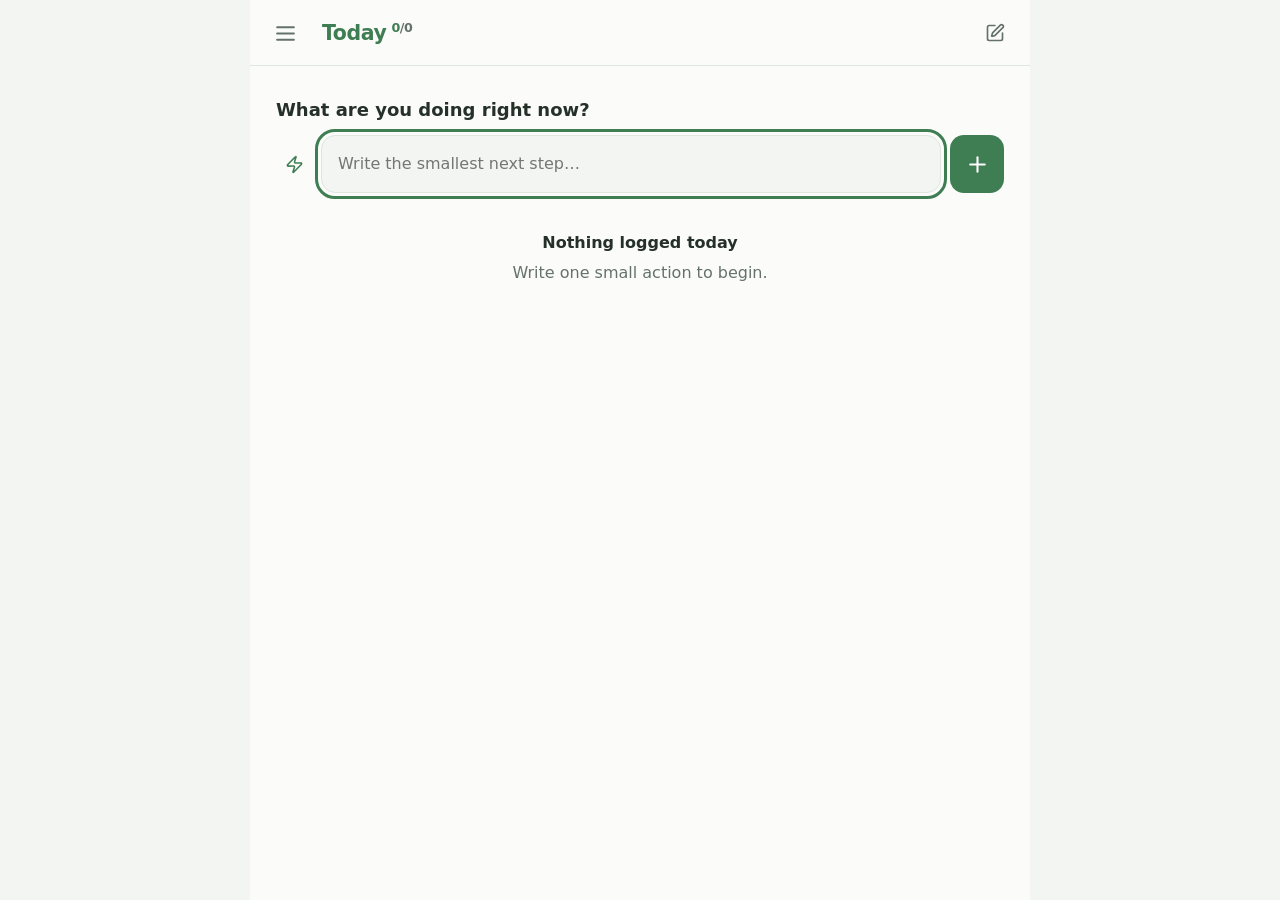
==== commit 90e45a88: "Refactor and update documentation across multiple files, including DoingRightNow.html, GITHUB-SETUP." ====
--- a/DoingRightNow.html
+++ b/DoingRightNow.html
@@ -1,415 +1,310 @@
 <!doctype html>
 <html lang="en">
 <head>
-  <meta charset="utf-8">
-  <meta http-equiv="Content-Security-Policy" content="default-src 'self'; script-src 'self' 'unsafe-inline'; script-src-attr 'none'; style-src 'self' 'unsafe-inline'; img-src 'self' data:; connect-src 'self' https://api.github.com; font-src 'self'; object-src 'none'; base-uri 'self'; form-action 'self'; worker-src 'self'; manifest-src 'self'">
-  <meta name="viewport" content="width=device-width,initial-scale=1,viewport-fit=cover">
-  <meta name="theme-color" content="#f4f5f7" id="themeColor">
-  <meta name="description" content="When you can't start, write the smallest step. Doing Right Now (DRN) — a journal for getting unstuck — one timestamped line at a time. No sign-up, no cloud.">
-  <link rel="canonical" href="https://doingrightnow.com/DoingRightNow">
-  <meta property="og:type" content="website">
-  <meta property="og:title" content="Doing Right Now">
-  <meta property="og:description" content="When you can't start, write the smallest step. A private journal for getting unstuck — one timestamped line at a time.">
-  <meta property="og:url" content="https://doingrightnow.com/DoingRightNow">
-  <meta property="og:image" content="https://doingrightnow.com/images/screenshot-840.jpg">
-  <meta property="og:image:alt" content="Doing Right Now app">
-  <meta name="twitter:card" content="summary_large_image">
-  <meta name="twitter:title" content="Doing Right Now">
-  <meta name="twitter:description" content="A private journal for getting unstuck — one timestamped line at a time.">
-  <meta name="twitter:image" content="https://doingrightnow.com/images/screenshot-840.jpg">
-  <meta name="mobile-web-app-capable" content="yes">
-  <meta name="apple-mobile-web-app-capable" content="yes">
-  <meta name="apple-mobile-web-app-title" content="Doing Right">
-  <link rel="icon" type="image/svg+xml" href="favicon.svg">
-  <link rel="icon" type="image/png" sizes="16x16" href="favicon-16x16.png">
-  <link rel="icon" type="image/png" sizes="32x32" href="images/favicon-32x32.png">
-  <link rel="icon" type="image/png" sizes="48x48" href="images/favicon-48x48.png">
-  <link rel="apple-touch-icon" sizes="180x180" href="images/favicon-180x180.png">
-  <link rel="icon" type="image/png" sizes="192x192" href="images/favicon-192x192.png">
-  <link rel="icon" type="image/png" sizes="512x512" href="images/favicon-512x512.png">
-  <link rel="manifest" href="manifest.webmanifest">
-  <title>Doing Right Now</title>
-  <style>
-    :root{color-scheme:light dark;--bg:#f3f5f2;--panel:#fbfcfa;--ink:#253028;--muted:#717d74;--line:#e0e6e1;--green:#3f7d52;--green2:#e7f0e9;--dot:#2530280b;--danger:#a23c36;--shadow:0 18px 50px #24302814;--entry-pad-y:15px;--entry-gap:12px;--entry-time-col:58px;--entry-mark-col:22px;font:16px/1.45 ui-rounded,"SF Pro Rounded","Segoe UI",system-ui,sans-serif}html[data-font-size="small"]{font-size:14px}html[data-font-size="large"]{font-size:18px}html[data-item-spacing="tight"]{--entry-pad-y:4px;--entry-gap:4px;--entry-time-col:50px;--entry-mark-col:18px}html[data-item-spacing="tight"] .entry.current::before{top:2px;bottom:2px}html[data-item-spacing="tight"] .composer{margin-bottom:6px}html[data-item-spacing="tight"] .search-results .dayhead,html[data-item-spacing="tight"] .history .dayhead{padding-top:8px}html[data-item-spacing="tight"] .view-tools{margin-bottom:4px}html[data-item-spacing="tight"] .menu{padding:2px 4px}html[data-item-spacing="tight"] .time{padding-top:1px}
-    *{box-sizing:border-box}html{scrollbar-gutter:stable}body{margin:0;background-color:var(--bg);background-image:radial-gradient(var(--dot) 1px,transparent 1px);background-size:18px 18px;color:var(--ink);min-height:100dvh}button,input,textarea,select{font:inherit;color:inherit}button{cursor:pointer}button:focus-visible,input:focus-visible,textarea:focus-visible,select:focus-visible{outline:3px solid #70a77e;outline-offset:2px}.hidden{display:none!important}
-    .shell{max-width:780px;min-height:100dvh;margin:auto;background-color:var(--panel);background-image:radial-gradient(var(--dot) 1px,transparent 1px);background-size:18px 18px;box-shadow:0 0 70px #24302812}.topbar{position:sticky;top:0;z-index:5;display:flex;align-items:center;gap:8px;padding:max(12px,env(safe-area-inset-top)) 14px 11px;background:#fbfcfaf0;border-bottom:1px solid var(--line);backdrop-filter:blur(18px)}.title{min-width:0;flex:1}.title-button{border:0;background:transparent;text-align:left;padding:5px 8px;border-radius:10px}.title-button:hover,.title-button:focus-visible{background:var(--green2)}.title h1{font-size:1.28rem;margin:0;color:var(--green)}.subtitle{font-size:.78rem;color:var(--muted)}
-    .icon{border:0;background:transparent;border-radius:999px;width:46px;height:46px;display:grid;place-items:center}.icon:hover{background:var(--green2)}.lucide{width:21px;height:21px;fill:none;stroke:currentColor;stroke-width:2;stroke-linecap:round;stroke-linejoin:round;pointer-events:none}#nav .lucide{width:25px;height:25px;stroke-width:2.2}.main{padding:22px 18px 110px}.eyebrow{text-transform:uppercase;letter-spacing:.12em;font-size:.68rem;font-weight:800;color:var(--green)}.elapsed{font-variant-numeric:tabular-nums;color:#3f7d52;font-weight:750;white-space:nowrap}
-    .composer{display:flex;gap:9px;margin-bottom:16px}.composer>.input-wrap{min-width:0}.composer>.input-wrap>input{display:block;width:100%;min-width:0;border:1px solid var(--line);background:var(--bg);border-radius:15px;padding:14px 16px}.composer-submit,.quick-trigger{border-radius:15px;display:grid;place-items:center}.composer-submit{position:relative;flex:0 0 50px;border:0;background:var(--green);color:#fff}.composer-submit:hover{filter:brightness(.95)}.composer-submit .lucide{width:23px;height:23px}.sr-only{position:absolute;width:1px;height:1px;padding:0;margin:-1px;overflow:hidden;clip:rect(0,0,0,0);white-space:nowrap;border:0}.quick-wrap{position:relative;display:grid;place-items:center;flex:0 0 36px}.quick-trigger{width:36px;height:36px;border:0;background:transparent;color:var(--green)}.quick-trigger .lucide{width:19px;height:19px}.quick-trigger:hover{color:var(--ink)}.quick-menu{right:auto!important;width:min(300px,calc(100vw - 28px))}
-    .entry{position:relative;display:grid;grid-template-columns:var(--entry-time-col) var(--entry-mark-col) 1fr auto;align-items:start;gap:var(--entry-gap);padding:var(--entry-pad-y) 3px;border-bottom:1px solid var(--line)}.entry.current::before{content:"";position:absolute;left:-7px;top:11px;bottom:11px;width:3px;border-radius:99px;background:var(--green)}.time{color:var(--muted);font-variant-numeric:tabular-nums;font-size:.8rem;padding-top:3px;text-align:right}.markers{display:flex;justify-content:center;gap:6px}.start-mark,.done-mark,.important-mark,.question-mark{width:18px;height:22px;display:none;place-items:center}.entry.started .start-mark{display:grid;color:#3f7d52}.entry.done .done-mark{display:grid;color:#2e8b57}.entry.important .important-mark{display:grid;color:var(--danger)}.entry.question .question-mark{display:grid;color:#d4a017}.start-mark .lucide,.done-mark .lucide,.important-mark .lucide,.question-mark .lucide{width:15px;height:15px;stroke-width:2.5}.entry-text{border:0;background:transparent;text-align:left;padding:0;line-height:1.5}.entry.started .entry-text{color:var(--ink)}.entry.important .entry-text{font-weight:850}.entry-text code{padding:1px 5px;border-radius:5px;background:#fff3b8;color:#5f5315;font:0.9em/1.4 ui-monospace,SFMono-Regular,Consolas,monospace}.menu{border:0;background:transparent;border-radius:10px;padding:5px 10px;color:var(--muted)}.menu:hover{background:var(--green2)}mark{background:transparent;font-weight:750}.tag-person{color:#7c6bc4}.tag-location{color:#2a9d8f}.tag-project{color:#e9a825}.empty{display:grid;place-items:center;text-align:center;min-height:56vh;color:var(--muted)}.empty button{border:1px dashed #b5c2b8;border-radius:24px;background:#f8faf7;padding:35px 28px}.empty b{display:block;color:var(--ink);font-size:1.12rem;margin:8px}.empty .plus{display:block;color:var(--green);font-size:2.3rem}.empty .hint{display:block;max-width:360px;margin:12px auto}
-    .backdrop{position:fixed;inset:0;background:#101b1488;z-index:10}.drawer{position:fixed;z-index:11;inset:0 auto 0 0;width:min(330px,86vw);background:var(--panel);padding:max(24px,env(safe-area-inset-top)) 18px 22px;box-shadow:var(--shadow);transform:translateX(-105%);transition:.22s}.drawer.open{transform:none}.brand{display:flex;gap:13px;align-items:center;padding:8px 8px 24px}.brand-logo{width:42px;height:42px;border-radius:13px;background:#3f7d52;color:#fff;display:grid;place-items:center;font-size:1.35rem}.brand span{display:block;color:var(--muted);font-size:.8rem}.nav button{width:100%;border:0;background:transparent;text-align:left;padding:13px;border-radius:12px;margin:2px 0}.nav button:hover,.nav button.active{background:var(--green2);color:var(--green);font-weight:750}.status{font-size:.72rem;color:var(--muted);padding:8px;display:block}
-    dialog{border:0;padding:0;border-radius:22px;width:min(600px,calc(100% - 24px));background:var(--panel);color:var(--ink);box-shadow:var(--shadow)}dialog::backdrop{background:#101b1488}.card{padding:22px}.modal-head{display:flex;justify-content:space-between;gap:15px}.modal-head h2{margin:5px 0 18px;font-size:1.25rem}.close{border:0;background:transparent;font-size:1.7rem;align-self:start}.input-wrap{position:relative;flex:1}.input-row{display:flex;gap:8px}.input-row input,.search input,textarea{width:100%;border:1px solid var(--line);background:var(--bg);border-radius:14px;padding:14px}textarea{min-height:150px;resize:vertical}.suggestions{position:absolute;z-index:4;left:0;right:0;top:calc(100% + 6px);max-height:220px;overflow:auto;padding:6px;background:var(--panel);border:1px solid var(--line);border-radius:14px;box-shadow:var(--shadow)}.suggestions button{display:flex;width:100%;align-items:center;gap:9px;border:0;background:transparent;padding:10px;border-radius:9px;text-align:left}.suggestions button:hover,.suggestions button.active{background:var(--green2);color:var(--green)}.suggestion-prefix{font-weight:850}.quick-strip{display:flex;gap:7px;overflow:auto;padding:9px 0 1px}.quick-strip button{white-space:nowrap;border:1px solid var(--line);background:var(--panel);border-radius:99px;padding:7px 11px;font-size:.8rem}.quick-strip button:hover{border-color:var(--green);color:var(--green)}.entry-links{display:grid;gap:6px;margin-top:12px;padding:10px 12px;border-radius:12px;background:var(--green2)}.entry-links a,.entry-links button{color:var(--green);overflow-wrap:anywhere;text-align:left}.entry-links button{border:0;background:transparent;padding:0;font:inherit;cursor:pointer;text-decoration:underline}.entry-links .list-empty{margin:0}.hint{color:var(--muted);font-size:.78rem;margin:10px 2px}.actions{display:flex;justify-content:flex-end;gap:9px;margin-top:18px}.project-export-actions{margin-top:4px;margin-bottom:14px}.actions button{border:0;border-radius:12px;padding:10px 16px}.primary{background:var(--green);color:#fff}.secondary{background:var(--green2)}.danger{background:#f7e6e4!important;color:var(--danger);margin-right:auto}#resetConfirm{margin-right:0}.search{display:flex;gap:10px;margin-bottom:8px}.search input{min-width:0;flex:1}.search-range{width:100%;margin:0 0 12px}.search-range button{flex:1}.copy-search{flex:0 0 102px;display:flex;align-items:center;justify-content:center;gap:7px;border:1px solid var(--line);border-radius:14px;background:var(--green2);color:var(--green);font-weight:750}.copy-search:disabled{cursor:not-allowed;opacity:.45}.copy-search .lucide{width:17px;height:17px}.view-tools{display:flex;justify-content:flex-end;gap:8px;margin:-2px 0 12px}.view-tools .copy-search{flex-basis:auto;padding:8px 12px}.copy-preview{min-height:320px;font:14px/1.55 ui-monospace,SFMono-Regular,Consolas,monospace}.search-results .dayhead,.history .dayhead{font-weight:800;padding:24px 0 5px;color:var(--green)}.dayhead-button{display:flex;width:100%;align-items:center;justify-content:space-between;gap:12px;border:0;background:transparent;text-align:left}.day-meta{display:flex;align-items:center;gap:8px}.count-badge{padding:2px 7px;border-radius:99px;background:var(--green2);font-size:.72rem;white-space:nowrap}.day-trophy{display:grid;place-items:center;color:#d4a017}.day-trophy .lucide{width:16px;height:16px}.dayhead-button:hover .stars{color:#d4a017}.stars{color:#e9a825;font-weight:700;letter-spacing:.08em;white-space:nowrap}
-    .settings-card{max-height:min(780px,90dvh);overflow:auto}.list-section{padding:16px 0;border-top:1px solid var(--line)}.system-primary{padding:0 0 16px}.list-head{display:flex;align-items:center;gap:9px;margin-bottom:10px}.list-head .lucide{color:var(--green)}.list-head h3{font-size:1rem;margin:0}.toggle-row{display:flex;align-items:center;justify-content:space-between;gap:18px}.toggle-row input{width:20px;height:20px;accent-color:var(--green)}.toggle-row .number-input{width:70px;height:auto;border:1px solid var(--line);background:var(--bg);border-radius:10px;padding:8px}.segmented{display:flex;padding:3px;border-radius:11px;background:var(--bg);border:1px solid var(--line)}.segmented button{border:0;background:transparent;border-radius:8px;padding:6px 10px}.segmented button.active{background:var(--green);color:#fff}.list-add{display:flex;gap:7px}.list-add input{min-width:0;flex:1;border:1px solid var(--line);background:var(--bg);border-radius:11px;padding:10px 12px}.list-add button{border:0;background:var(--green);color:white;border-radius:11px;width:42px;display:grid;place-items:center}.chips{display:flex;flex-wrap:wrap;gap:7px;margin-top:10px}.chip{display:flex;align-items:center;gap:5px;padding:6px 8px 6px 10px;background:var(--green2);border-radius:99px;color:var(--ink);font-size:.82rem}.chip.tag-person{background:#7c6bc418}.chip.tag-location{background:#2a9d8f18}.chip.tag-project{background:#e9a82520}.chip button{display:grid;place-items:center;border:0;background:transparent;color:var(--muted);padding:1px}.chip .lucide{width:14px;height:14px}.list-empty{color:var(--muted);font-size:.8rem;margin:8px 1px}.system-actions{display:grid;gap:10px}.system-actions button{border:1px solid var(--line);background:var(--bg);border-radius:13px;padding:13px 15px;text-align:left}.system-actions button:hover{border-color:var(--green);color:var(--green)}.system-actions .system-danger{border-color:#a23c3640;color:var(--danger);background:#f7e6e4}.clear-older{display:flex;gap:8px}.clear-older input{width:82px;border:1px solid var(--line);background:var(--bg);border-radius:13px;padding:10px}.clear-older button{flex:1}.entry-actions{display:grid;gap:8px}.entry-actions button{display:flex;align-items:flex-start;gap:10px;width:100%;border:1px solid var(--line);background:var(--bg);border-radius:13px;padding:13px 15px;text-align:left}.entry-actions button:hover:not(:disabled){border-color:var(--green);color:var(--green)}.entry-actions button:disabled{opacity:.55;cursor:default}.entry-actions .lucide{flex:0 0 auto;width:19px;height:19px;margin-top:1px}.entry-actions button>span{display:grid;gap:3px;min-width:0}.entry-actions button b{font-weight:750}.entry-actions button small{color:var(--muted);font-size:.8rem;font-weight:500}.entry-actions #actionStarted .lucide{color:#3f7d52}.entry-actions #actionDone .lucide{color:#2e8b57}.entry-actions .important-action{color:var(--danger)}.entry-actions .question-action{color:#d4a017}.command-search{width:100%;border:1px solid var(--line);background:var(--bg);border-radius:14px;padding:14px;margin-bottom:10px}.command-list{display:grid;gap:4px;max-height:55dvh;overflow:auto}.command-list button{display:flex;align-items:center;justify-content:space-between;gap:15px;width:100%;border:0;background:transparent;border-radius:11px;padding:11px 12px;text-align:left}.command-list button:hover,.command-list button:focus-visible{background:var(--green2);color:var(--green);outline:none}.command-list small{color:var(--muted);white-space:nowrap}.help-brand{display:flex;align-items:center;gap:12px;padding:2px 0 16px}.help-brand strong{font-size:1.1rem}.help-brand small{display:block;color:var(--muted)}.help-copy section{padding:15px 0;border-top:1px solid var(--line)}.help-copy h3{margin:0 0 7px;font-size:1rem;color:var(--green)}.help-copy p,.help-copy ul{margin:6px 0;color:var(--muted)}.help-copy ul{padding-left:21px}.help-copy a{color:var(--green)}
-    .zen{position:fixed;inset:0;z-index:20;background:radial-gradient(circle at 50% 32%,#1c1e1d,#0a0b0a 72%);color:white;display:grid;place-items:center;text-align:center;padding:30px}.zen-current{width:min(700px,100%)}.zen-close{position:absolute;right:22px;top:max(22px,env(safe-area-inset-top));background:#ffffff12;color:white;border:0;border-radius:99px;width:44px;height:44px;font-size:1.4rem}.zen-eyebrow{display:inline-block;text-transform:uppercase;letter-spacing:.12em;font-size:.76rem;font-weight:850;color:#3f7d52;background:linear-gradient(100deg,#3f7d52 30%,#9ac7a6 48%,#3f7d52 66%);background-size:260% 100%;background-clip:text;-webkit-background-clip:text;-webkit-text-fill-color:transparent;animation:text-shimmer 5s ease-in-out infinite}.zen-timer{display:flex;align-items:center;justify-content:center;gap:16px;margin-top:14px}.zen-timer .timer-icon{width:64px;height:64px}.zen-elapsed{color:#3f7d52;font-size:clamp(3rem,13vw,7rem);font-weight:750;font-variant-numeric:tabular-nums}.zen-clock{opacity:.72;margin:8px}.zen-marker{display:grid;place-items:center;margin:24px auto -15px}.zen-marker .lucide{width:28px;height:28px;stroke-width:2.4}.zen-marker.started{color:#79b98b}.zen-marker.done{color:#7dcea0}.zen-marker.important{color:#f17961}.zen-marker.question{color:#f0c14a}.zen-text{font-size:clamp(1.75rem,7vw,3rem);line-height:1.35;font-weight:700;max-width:650px;margin:30px auto}.zen-text.important{font-weight:850}.zen-add{border:1px solid #ffffff60;background:#ffffff12;color:white;border-radius:99px;width:62px;height:62px;font-size:2rem}
-    .toast{position:fixed;z-index:30;left:50%;bottom:25px;transform:translateX(-50%);padding:10px 16px;background:#252a32;color:white;border-radius:99px;box-shadow:var(--shadow);font-size:.85rem}.toast.onboarding{display:flex;align-items:flex-start;gap:14px;width:min(430px,calc(100vw - 28px));padding:14px 14px 14px 17px;border-radius:16px;line-height:1.45}.toast-message{flex:1;white-space:pre-line}.toast-close{flex:0 0 auto;display:grid;place-items:center;width:28px;height:28px;border:0;border-radius:8px;background:#ffffff12;color:white;font-size:1.25rem;line-height:1}.toast-close:hover,.toast-close:focus-visible{background:#ffffff24;outline:none}.toast-action{flex:0 0 auto;border:0;border-radius:99px;background:#ffffff24;color:white;padding:7px 12px;font:inherit;font-weight:750}.toast-action:hover,.toast-action:focus-visible{background:#ffffff36;outline:none}.tag{color:var(--green);font-weight:750}@media(max-width:620px){.topbar{padding-left:10px;padding-right:10px}.topbar .icon{width:42px;height:42px}.main{padding-left:14px;padding-right:14px}.entry{grid-template-columns:var(--entry-time-col) var(--entry-mark-col) 1fr auto}#settingsDialog,#systemDialog,#helpDialog,#copyDialog,#projectExportDialog,#developerDialog,#quickNoteDialog{inset:0;width:100vw;height:100dvh;max-width:none;max-height:none;margin:0;border-radius:0}#settingsDialog .settings-card,#systemDialog .settings-card,#helpDialog .settings-card,#copyDialog .settings-card,#projectExportDialog .settings-card,#developerDialog .settings-card,#quickNoteDialog .settings-card{height:100%;max-height:none;padding-top:max(22px,env(safe-area-inset-top));padding-bottom:max(22px,env(safe-area-inset-bottom))}#copyDialog .copy-preview,#projectExportDialog .copy-preview{min-height:calc(100dvh - 190px)}#entryActionsDialog{inset:auto 0 0;width:100%;max-width:none;margin:0;border-radius:22px 22px 0 0;padding-bottom:env(safe-area-inset-bottom)}}
-    html[data-theme="dark"]{--bg:#0f1511;--panel:#151c17;--ink:#e5ece7;--muted:#8f9d93;--line:#28322b;--green:#79b98b;--green2:#203328;--dot:#ffffff0a;--shadow:0 18px 50px #0008;color-scheme:dark}html[data-theme="dark"] .topbar{background:#151c17ed}html[data-theme="dark"] .empty button{background:#151c17;border-color:#35443a}html[data-theme="dark"] .tag-person{color:#a99be8}html[data-theme="dark"] .tag-location{color:#5ecfbf}html[data-theme="dark"] .tag-project{color:#f0c14a}html[data-theme="dark"] .entry.started .start-mark,html[data-theme="dark"] .entry-actions #actionStarted .lucide{color:#79b98b}html[data-theme="dark"] .entry.done .done-mark,html[data-theme="dark"] .entry-actions #actionDone .lucide{color:#7dcea0}html[data-theme="dark"] .entry.question .question-mark{color:#f0c14a}html[data-theme="dark"] .entry-text code{background:#564b1d;color:#fff0a8}html[data-theme="light"]{color-scheme:light}
-    @media(prefers-color-scheme:dark){html:not([data-theme="light"]):not([data-theme="dark"]){--bg:#0f1511;--panel:#151c17;--ink:#e5ece7;--muted:#8f9d93;--line:#28322b;--green:#79b98b;--green2:#203328;--dot:#ffffff0a;--shadow:0 18px 50px #0008;color-scheme:dark}html:not([data-theme="light"]):not([data-theme="dark"]) .topbar{background:#151c17ed}html:not([data-theme="light"]):not([data-theme="dark"]) .empty button{background:#151c17;border-color:#35443a}html:not([data-theme="light"]):not([data-theme="dark"]) .tag-person{color:#a99be8}html:not([data-theme="light"]):not([data-theme="dark"]) .tag-location{color:#5ecfbf}html:not([data-theme="light"]):not([data-theme="dark"]) .tag-project{color:#f0c14a}html:not([data-theme="light"]):not([data-theme="dark"]) .entry.started .start-mark,html:not([data-theme="light"]):not([data-theme="dark"]) .entry-actions #actionStarted .lucide{color:#79b98b}html:not([data-theme="light"]):not([data-theme="dark"]) .entry.done .done-mark,html:not([data-theme="light"]):not([data-theme="dark"]) .entry-actions #actionDone .lucide{color:#7dcea0}}
-    html[data-accent]{--green2:color-mix(in srgb,var(--green) 15%,var(--panel))}html[data-accent="green"]{--green:#3f7d52}html[data-accent="blue"]{--green:#3478b8}html[data-accent="violet"]{--green:#7540bf}html[data-accent="amber"]{--green:#8a6100}html[data-accent="coral"]{--green:#c52f21}html[data-accent="pumpkin"]{--green:#b85c16}html[data-theme="dark"][data-accent="green"]{--green:#79b98b}html[data-theme="dark"][data-accent="blue"]{--green:#70aee3}html[data-theme="dark"][data-accent="violet"]{--green:#b290d9}html[data-theme="dark"][data-accent="amber"]{--green:#e2b84b}html[data-theme="dark"][data-accent="coral"]{--green:#f17961}html[data-theme="dark"][data-accent="pumpkin"]{--green:#e98a43}@media(prefers-color-scheme:dark){html:not([data-theme="light"]):not([data-theme="dark"])[data-accent="green"]{--green:#79b98b}html:not([data-theme="light"]):not([data-theme="dark"])[data-accent="blue"]{--green:#70aee3}html:not([data-theme="light"]):not([data-theme="dark"])[data-accent="violet"]{--green:#b290d9}html:not([data-theme="light"]):not([data-theme="dark"])[data-accent="amber"]{--green:#e2b84b}html:not([data-theme="light"]):not([data-theme="dark"])[data-accent="coral"]{--green:#f17961}html:not([data-theme="light"]):not([data-theme="dark"])[data-accent="pumpkin"]{--green:#e98a43}}.appearance-row{flex-wrap:wrap}.accent-grid{display:flex;flex-wrap:wrap;gap:7px}.accent-grid button{display:flex;align-items:center;gap:7px;border:1px solid var(--line);background:var(--bg);border-radius:99px;padding:7px 10px}.accent-grid button.active{border-color:var(--green);font-weight:750}.accent-dot{width:13px;height:13px;border-radius:50%;background:var(--swatch)}.accent-hue{margin-top:12px}.accent-hue input{display:block;width:100%;height:22px;margin:0;accent-color:var(--green);background:linear-gradient(90deg,oklch(.52 .13 0),oklch(.52 .13 60),oklch(.52 .13 120),oklch(.52 .13 180),oklch(.52 .13 240),oklch(.52 .13 300),oklch(.52 .13 360));border-radius:99px;appearance:none}.accent-hue input::-webkit-slider-thumb{-webkit-appearance:none;appearance:none;width:22px;height:22px;border-radius:50%;background:var(--green);border:2px solid var(--panel);box-shadow:0 0 0 1px var(--line)}.accent-hue input::-moz-range-thumb{width:22px;height:22px;border:2px solid var(--panel);border-radius:50%;background:var(--green)}
-    .delete-preview{display:flex;align-items:flex-start;gap:10px;margin:16px 0;padding:13px;border:1px solid #a23c3640;border-radius:13px;background:#a23c360d;color:var(--ink);overflow-wrap:anywhere}.delete-preview .lucide{flex:0 0 auto;width:19px;height:19px;color:var(--danger)}.entry-actions .delete-action{color:var(--danger)}
-    .storage-summary{display:grid;gap:10px;margin-bottom:16px}.storage-summary>div:not(.backup-reminder){display:flex;justify-content:space-between;gap:16px;padding:11px 13px;border:1px solid var(--line);border-radius:12px;background:var(--bg)}.storage-summary>div.storage-usage{display:grid;gap:8px}.storage-usage-row{display:flex;justify-content:space-between;gap:16px;align-items:baseline}.storage-bar{height:6px;border-radius:99px;background:var(--line);overflow:hidden}.storage-bar i{display:block;height:100%;width:0;background:var(--green);border-radius:inherit}.storage-usage small{color:var(--muted);font-size:.78rem}.storage-summary span{color:var(--muted);text-align:right}.backup-reminder{display:flex;align-items:flex-start;gap:10px;padding:12px;border:1px solid #d4a01755;border-radius:12px;background:#d4a01710}.backup-reminder .lucide{flex:0 0 auto;width:19px;height:19px;color:#b38200}.backup-reminder span{display:block;text-align:left}.backup-reminder b{color:var(--ink)}.backup-reminder small{display:block;margin-top:2px}
-    .close:focus-visible{outline:none;background:var(--green2);border-radius:8px}.zen-close:focus-visible{outline:none;background:#ffffff24}html[data-theme="dark"]{--green2:color-mix(in srgb,var(--green) 8%,var(--panel));--danger:#e47e76}html[data-theme="dark"] .composer-submit,html[data-theme="dark"] .primary,html[data-theme="dark"] .list-add button{background:color-mix(in srgb,var(--green) 32%,var(--panel));color:var(--ink);border:1px solid color-mix(in srgb,var(--green) 42%,var(--line))}html[data-theme="dark"] .segmented button.active{background:color-mix(in srgb,var(--green) 16%,var(--panel));color:var(--green);box-shadow:inset 0 0 0 1px color-mix(in srgb,var(--green) 38%,transparent)}html[data-theme="dark"] .danger,html[data-theme="dark"] .system-actions .system-danger{background:color-mix(in srgb,var(--danger) 14%,var(--panel))!important;color:var(--danger);border-color:color-mix(in srgb,var(--danger) 38%,var(--line))}@media(prefers-color-scheme:dark){html:not([data-theme="light"]):not([data-theme="dark"]){--green2:color-mix(in srgb,var(--green) 8%,var(--panel));--danger:#e47e76}html:not([data-theme="light"]):not([data-theme="dark"]) .composer-submit,html:not([data-theme="light"]):not([data-theme="dark"]) .primary,html:not([data-theme="light"]):not([data-theme="dark"]) .list-add button{background:color-mix(in srgb,var(--green) 32%,var(--panel));color:var(--ink);border:1px solid color-mix(in srgb,var(--green) 42%,var(--line))}html:not([data-theme="light"]):not([data-theme="dark"]) .segmented button.active{background:color-mix(in srgb,var(--green) 16%,var(--panel));color:var(--green);box-shadow:inset 0 0 0 1px color-mix(in srgb,var(--green) 38%,transparent)}html:not([data-theme="light"]):not([data-theme="dark"]) .danger,html:not([data-theme="light"]):not([data-theme="dark"]) .system-actions .system-danger{background:color-mix(in srgb,var(--danger) 14%,var(--panel))!important;color:var(--danger);border-color:color-mix(in srgb,var(--danger) 38%,var(--line))}}
-    .timer-display{display:flex;flex-direction:column;align-items:center;gap:2px;border:0;background:transparent;padding:4px;margin:0;font:inherit;color:inherit;cursor:pointer;border-radius:10px}.timer-display:hover,.timer-display:focus-visible{background:#3f7d5215;outline:none}.elapsed{font-size:.92rem;line-height:1;color:#3f7d52;font-weight:750}.elapsed small,.zen-elapsed small{font-size:.55em;font-weight:inherit;letter-spacing:.02em;margin-left:1px;vertical-align:.18em}.timer-icon{width:30px;height:30px;color:#3f7d52}.timer-icon.jiggle{animation:timer-jiggle .55s ease-in-out}.timer-hand{stroke-dasharray:5 1}.entry-text{display:-webkit-box;overflow:hidden;-webkit-box-orient:vertical;white-space:pre-wrap}.entry-text{-webkit-line-clamp:3;line-clamp:3;min-width:0}.entry-limit{display:flex;justify-content:flex-end}.entry-limit.over{color:var(--danger);font-weight:750}.time small,.zen-clock small{font-size:.62rem;font-weight:750;letter-spacing:.03em;margin-left:2px;vertical-align:.08em}@keyframes timer-jiggle{0%,100%{transform:rotate(0) scale(1)}20%{transform:rotate(-7deg) scale(1.06)}40%{transform:rotate(6deg) scale(1.06)}60%{transform:rotate(-4deg)}80%{transform:rotate(2deg)}}@keyframes text-shimmer{0%{background-position:130% 0}38%,100%{background-position:-130% 0}}@media(prefers-reduced-motion:reduce){.timer-icon.jiggle{animation:none}}
-    .format-controls{display:grid;grid-template-columns:1fr 1fr;gap:10px}.format-controls label{display:grid;gap:5px;color:var(--muted);font-size:.82rem}.format-controls select{width:100%;border:1px solid var(--line);background:var(--bg);color:var(--ink);border-radius:11px;padding:10px;font:inherit}@media(max-width:420px){.format-controls{grid-template-columns:1fr}}.github-fields{display:grid;gap:10px;margin:12px 0}.github-fields label{display:grid;gap:5px;color:var(--muted);font-size:.82rem}.github-fields input{width:100%;border:1px solid var(--line);background:var(--bg);color:var(--ink);border-radius:11px;padding:10px 12px;font:inherit}.github-status{margin-top:12px}
-    .quick-note-foot{display:flex;align-items:center;justify-content:space-between;gap:12px;padding:6px 3px 1px}.quick-note-status{color:var(--muted);font-size:.76rem}.quick-note-copy{display:inline-flex;align-items:center;gap:5px;border:0;background:transparent;color:var(--green);padding:5px 7px;font-weight:750;font-size:.78rem}.quick-note-copy .lucide{width:15px;height:15px}.quick-note-heading{display:flex;align-items:center;gap:10px}.quick-note-heading .lucide{flex:0 0 auto;width:22px;height:22px;color:var(--green)}#quickNoteDialog textarea{min-height:min(280px,46dvh)}@media(prefers-reduced-motion:reduce){.zen-eyebrow{animation:none;background:none;-webkit-text-fill-color:#3f7d52}}
-    .entry.current.timed{--entry-time-col:66px;padding-top:12px;padding-bottom:16px}.entry.current .current-time{display:flex;flex-direction:column;align-items:flex-end;gap:8px}.entry.current .timer-icon{width:36px;height:36px}.entry.current .elapsed{font-size:1rem}.entry.current .current-time .time{padding-top:0}.entry.current .current-actions{display:grid;justify-items:center;align-content:start;gap:2px}.entry.current:not(.timed) .current-actions{display:flex;align-items:flex-start}.entry-zen{display:grid;place-items:center;width:36px;height:36px;border:0;border-radius:10px;background:transparent;color:#3f7d52}.entry-zen:hover,.entry-zen:focus-visible{background:#3f7d5215;outline:none}.entry-zen .lucide{width:19px;height:19px}html[data-item-spacing="tight"] .entry.current.timed{padding-top:8px;padding-bottom:12px;--entry-time-col:58px}
-    .project-toolbar{position:sticky;top:0;z-index:3;padding:0 0 14px;margin:-4px 0 16px;background:color-mix(in srgb,var(--panel) 92%,transparent);backdrop-filter:blur(12px);border-bottom:1px solid var(--line)}.project-kicker{text-transform:uppercase;letter-spacing:.12em;font-size:.68rem;font-weight:800;color:var(--muted);margin-bottom:7px}.project-kicker-count{color:var(--green)}.project-picker-row{display:flex;gap:9px;align-items:stretch}.project-picker-row select{flex:1;min-width:0;font-weight:750;border:1px solid var(--line);background:var(--bg);color:var(--ink);border-radius:14px;padding:12px}.project-picker-row .add-project,.project-picker-row .project-search{flex:0 0 50px;border:0;border-radius:14px;background:var(--green2);color:var(--green);display:grid;place-items:center}.project-picker-row .project-search.active{background:var(--green);color:#fff}.project-picker-row .add-project .lucide,.project-picker-row .project-search .lucide{width:20px;height:20px}.project-modes{display:grid;grid-template-columns:1fr 1fr;gap:5px;margin:12px 0 0;padding:4px;border:1px solid var(--line);border-radius:13px;background:var(--bg)}.project-modes button{min-width:0;border:0;background:transparent;border-radius:9px;padding:8px 10px;color:var(--muted);font-size:.82rem;font-weight:750;white-space:nowrap}.project-modes button.active{background:var(--panel);color:var(--green);box-shadow:0 1px 5px #24302812}.project-title{font-size:1.45rem;letter-spacing:-.02em;margin:8px 0 4px;color:var(--green)}.project-subtitle{color:var(--muted);font-size:.82rem;margin-bottom:12px}#projectDoc,#issueDoc{display:block;width:100%;min-height:min(52dvh,520px);line-height:1.55;border-radius:16px;padding:16px;background:var(--bg);font:0.95rem/1.55 ui-monospace,SFMono-Regular,Consolas,monospace}.project-meta{display:flex;justify-content:space-between;gap:10px;align-items:center;margin:8px 2px 0;color:var(--muted);font-size:.76rem}.project-meta-actions{display:flex;align-items:center;gap:10px}.project-export{border:0;background:var(--green2);color:var(--green);border-radius:11px;padding:7px 11px;font-weight:750;font-size:.78rem}.save-state{font-weight:700}.save-state.saved{color:var(--green)}.issues-head{display:flex;align-items:center;justify-content:space-between;gap:10px;margin:8px 0 10px}.issues-head h2{margin:0;color:var(--green);font-size:1.12rem}.issues-head-actions{display:flex;flex-wrap:wrap;gap:8px;align-items:center}.issues-head .primary{border:0;border-radius:12px;padding:9px 13px;font-weight:750}.issue-list{display:grid;gap:9px;margin-top:12px}.issue-row{width:100%;display:grid;grid-template-columns:auto 1fr auto;gap:11px;align-items:center;text-align:left;border:1px solid var(--line);background:var(--bg);border-radius:14px;padding:12px}.issue-row:hover{border-color:color-mix(in srgb,var(--green) 55%,var(--line));background:var(--green2)}.issue-number{font-family:ui-monospace,SFMono-Regular,Consolas,monospace;color:var(--green);font-weight:800;font-size:.82rem;white-space:nowrap}.issue-summary{min-width:0}.issue-summary b{display:block;white-space:nowrap;overflow:hidden;text-overflow:ellipsis}.issue-summary small{display:block;color:var(--muted);white-space:nowrap;overflow:hidden;text-overflow:ellipsis;margin-top:2px}.issue-when{display:block;margin-top:6px;color:var(--muted);font-size:.72rem;font-weight:650}.issue-editor-head{display:flex;align-items:center;gap:9px;margin:4px 0 8px}.issue-back{border:0;background:var(--green2);color:var(--green);border-radius:11px;padding:8px 11px;font-weight:750}.issue-id{font-family:ui-monospace,SFMono-Regular,Consolas,monospace;color:var(--green);font-weight:850;overflow-wrap:anywhere}.issue-actions{display:flex;gap:8px;flex-wrap:wrap;margin:12px 0 0}.issue-actions button{border:0;border-radius:11px;padding:8px 11px;background:var(--green2);color:var(--green);font-size:.8rem;font-weight:750}.today-project-head{margin:8px 0 12px}.today-project-head h2{margin:0 0 4px;color:var(--green);font-size:1.12rem}.project-text-search{margin-bottom:12px}.project-text-search input{width:100%;border:1px solid var(--line);background:var(--bg);color:var(--ink);border-radius:14px;padding:13px 14px;font:inherit}.today-project-list{display:grid;gap:9px}.today-project-row{width:100%;display:grid;grid-template-columns:1fr auto;gap:11px;align-items:center;text-align:left;border:1px solid var(--line);background:var(--bg);border-radius:14px;padding:13px 14px}.today-project-row:hover{border-color:color-mix(in srgb,var(--green) 55%,var(--line));background:var(--green2)}.today-project-row b{display:block;white-space:pre-wrap}.today-project-row small{display:block;margin-top:5px;color:var(--muted)}.suggestions button small{flex:1;min-width:0;color:var(--muted);font-size:.76rem;font-weight:500;text-align:right;overflow:hidden;text-overflow:ellipsis;white-space:nowrap}.project-empty b{display:block;color:var(--ink);font-size:1.12rem;margin-bottom:8px}.project-empty .primary{margin-top:16px;display:inline-flex;border:0;border-radius:12px;padding:10px 16px;font-weight:750}.project-tags{margin-top:12px;padding-top:12px;border-top:1px solid var(--line)}.project-tags summary{cursor:pointer;color:var(--muted);font-size:.8rem;font-weight:700}.project-tags .quick-strip{flex-wrap:wrap;overflow:visible}.issue-empty{padding:45px 12px;text-align:center;color:var(--muted)}.issue-empty b{display:block;color:var(--ink);margin-bottom:6px}.issue-chevron{color:var(--muted);font-size:1.15rem}.issue-actions .danger{margin-right:0;color:var(--danger);background:#f7e6e4}#newProjectDialog input{width:100%;border:1px solid var(--line);background:var(--bg);border-radius:14px;padding:14px}#projectDoc,#issueDoc{border:1px solid var(--line)}
-  </style>
+<meta charset="utf-8">
+<meta name="viewport" content="width=device-width,initial-scale=1,viewport-fit=cover">
+<meta name="theme-color" content="#f3f5f2">
+<meta name="description" content="A small, private activity journal. Local storage, synchronized browser tabs, and portable JSON.">
+<meta http-equiv="Content-Security-Policy" content="default-src 'self'; script-src 'self' 'unsafe-inline'; style-src 'self' 'unsafe-inline'; img-src 'self' data:; connect-src 'none'; object-src 'none'; base-uri 'none'; form-action 'none'; worker-src 'self'; manifest-src 'self'">
+<meta name="mobile-web-app-capable" content="yes">
+<meta name="apple-mobile-web-app-capable" content="yes">
+<meta name="apple-mobile-web-app-title" content="DoingRightNow">
+<link rel="icon" type="image/svg+xml" href="favicon.svg">
+<link rel="icon" type="image/png" sizes="16x16" href="favicon-16x16.png">
+<link rel="icon" type="image/png" sizes="32x32" href="images/favicon-32x32.png">
+<link rel="icon" type="image/png" sizes="48x48" href="images/favicon-48x48.png">
+<link rel="apple-touch-icon" sizes="180x180" href="images/favicon-180x180.png">
+<link rel="icon" type="image/png" sizes="192x192" href="images/favicon-192x192.png">
+<link rel="icon" type="image/png" sizes="512x512" href="images/favicon-512x512.png">
+<link rel="manifest" href="manifest.webmanifest">
+<title>DoingRightNow</title>
+<style>
+:root{color-scheme:light;--bg:#f3f5f2;--panel:#fbfcfa;--ink:#253028;--muted:#657269;--line:#dfe6e0;--green:#3f7d52;--soft:#e7f0e9;--danger:#a23c36;font:16px/1.5 ui-rounded,"SF Pro Rounded","Segoe UI",system-ui,sans-serif}
+*{box-sizing:border-box}body{margin:0;color:var(--ink);background:var(--bg);min-height:100vh}button,input,select,textarea{font:inherit;color:inherit}button{cursor:pointer}button:disabled{cursor:default;opacity:.5}button,input,select{outline-offset:3px}button:focus-visible,input:focus-visible,select:focus-visible{outline:3px solid #76a986}button{border:0}input,select{border:1px solid var(--line);border-radius:10px;background:var(--bg);padding:10px 12px;min-width:0}input[type=checkbox]{accent-color:var(--green);width:18px;height:18px}button svg{width:20px;height:20px;fill:none;stroke:currentColor;stroke-width:1.8;stroke-linecap:round;stroke-linejoin:round;pointer-events:none}button.icon{height:42px;width:42px;display:grid;place-items:center;border-radius:12px;background:transparent;color:var(--muted)}button.icon:hover{background:var(--soft);color:var(--green)}.shell{max-width:780px;min-height:100vh;margin:auto;background:var(--panel)}.topbar{display:flex;align-items:center;gap:8px;padding:16px 24px;border-bottom:1px solid var(--line);background:var(--panel)}.brand{flex:1;min-width:0}h1{font-size:1.25rem;line-height:1.2;margin:0;color:var(--green);letter-spacing:-.02em}.lite{font-weight:500;font-size:.9rem;margin-left:6px}.sub{font-size:.875rem;color:var(--muted);margin-top:5px}.main{padding:30px 26px 50px}.prompt{display:block;font-size:1.125rem;font-weight:650;margin-bottom:12px}.composer{display:flex;gap:9px}.composer input{flex:1;width:100%;padding:16px;border-radius:14px;background:var(--bg)}.add{flex:0 0 54px;border-radius:14px;background:var(--green);color:white;display:grid;place-items:center}.add:hover,.primary:hover{filter:brightness(.94)}.add svg{width:25px;height:25px}.composer-options{display:flex;justify-content:space-between;align-items:center;gap:8px;margin:10px 0 12px;font-size:.875rem;color:var(--muted)}.quiet{padding:5px 0;background:transparent;color:var(--green);font-size:.875rem;text-decoration:underline;text-underline-offset:3px}.check{display:flex;align-items:center;gap:7px}.time-fields{display:flex;align-items:end;gap:10px;margin:14px 0}.time-fields label{display:grid;gap:5px;font-size:.875rem;flex:1;min-width:0}.time-fields input{width:100%}.notice{margin:12px 0 24px;color:var(--muted);font-size:.875rem}.current{padding:20px 0 24px;border-bottom:1px solid var(--line);margin-bottom:24px}.eyebrow{color:var(--green);font-size:.875rem;font-weight:650;letter-spacing:.06em}.current-text{font-size:1.45rem;line-height:1.45;margin:8px 0;overflow-wrap:anywhere}.current-meta{font-size:.875rem;color:var(--muted)}.views{display:flex;align-items:center;gap:8px;margin-bottom:16px}.segments{display:flex;gap:3px;background:var(--bg);border:1px solid var(--line);padding:3px;border-radius:11px}.segments button{padding:7px 13px;background:transparent;border-radius:8px;font-size:.875rem}.segments button.active{background:var(--green);color:#fff}.view-spacer{flex:1}.search{width:100%;margin-bottom:15px}.dayhead{display:flex;justify-content:space-between;align-items:baseline;padding:15px 0 9px;margin:0;color:var(--green);font-size:1rem;font-weight:650}.count{font-size:.875rem;font-weight:400;color:var(--muted)}.entry{position:relative;display:grid;grid-template-columns:68px 28px minmax(0,1fr) 36px;align-items:start;gap:12px;border-bottom:1px solid var(--line);padding:17px 0}.entry.latest:before{content:"";position:absolute;left:-10px;top:15px;bottom:15px;width:3px;border-radius:3px;background:var(--green)}.entry time{color:var(--muted);font-size:.875rem;padding-top:3px;text-align:right;font-variant-numeric:tabular-nums}.done-button{border:0;width:24px;height:24px;border-radius:8px;background:transparent;display:grid;place-items:center;margin-top:1px;padding:0;color:var(--muted);opacity:.4}.done-button.done{background:#3f7d5218;color:#3f7d52;opacity:1}.done-button:hover,.done-button:focus-visible{background:#3f7d5215;color:#3f7d52;opacity:1}.done-button svg{width:18px;height:18px}.entry-text{background:transparent;text-align:left;padding:0;line-height:1.5;overflow-wrap:anywhere;min-width:0}.entry .edit-button{width:34px;height:30px;margin-top:-3px}.completed-label{display:block;font-size:.875rem;color:var(--green);margin-top:3px}.empty{padding:38px 12px;text-align:center;color:var(--muted)}.empty b{display:block;color:var(--ink);font-weight:600;margin-bottom:6px}.footer{border-top:1px solid var(--line);margin-top:32px;padding-top:15px;display:flex;justify-content:space-between;gap:12px;font-size:.875rem;color:var(--muted)}.error{color:var(--danger);background:#f7e6e4;padding:12px 14px;border-radius:10px;margin:0 0 20px}dialog{width:min(520px,calc(100% - 28px));max-height:90vh;border:1px solid var(--line);border-radius:20px;padding:24px;background:var(--panel);color:var(--ink);box-shadow:0 20px 80px #14221930}dialog::backdrop{background:#101b1466}dialog h2{margin:0;font-size:1.25rem}dialog .head{display:flex;justify-content:space-between;align-items:center;margin-bottom:18px}dialog p{color:var(--muted);font-size:.9375rem}dialog label.field{display:grid;gap:6px;margin:15px 0;font-size:.9375rem}dialog .row{display:flex;gap:10px;flex-wrap:wrap}.primary,.secondary,.danger{border-radius:10px;padding:10px 15px;min-height:42px}.primary{background:var(--green);color:white}.secondary{background:var(--soft);color:var(--green)}.danger{background:#f7e6e4;color:var(--danger)}.actions{display:flex;justify-content:flex-end;gap:9px;margin-top:24px;flex-wrap:wrap}.actions .danger{margin-right:auto}.data-section{border-top:1px solid var(--line);margin-top:22px;padding-top:20px}.data-section h3{font-size:1rem;margin:0 0 10px}.data-section .row button{flex:1}.help{font-size:.875rem;color:var(--muted);margin-top:8px}.focus-dialog{text-align:center;width:min(660px,calc(100% - 28px));padding:35px}.focus-dialog .current-text{font-size:2rem;margin:30px 0}.toast{position:fixed;bottom:22px;left:50%;transform:translateX(-50%);width:max-content;max-width:calc(100% - 28px);display:flex;align-items:center;gap:14px;background:#253028;color:#fff;border-radius:14px;padding:12px 16px;box-shadow:0 12px 36px #24302830;font-size:.9375rem;z-index:10}.toast button{background:#ffffff24;color:#fff;border-radius:8px;padding:6px 11px}.sr-only{position:absolute;width:1px;height:1px;padding:0;margin:-1px;overflow:hidden;clip:rect(0,0,0,0);white-space:nowrap;border:0}[hidden]{display:none!important}@media(max-width:520px){.main{padding:24px 18px 40px}.topbar{padding:15px 18px}.entry{grid-template-columns:59px 24px minmax(0,1fr) 28px;gap:8px}.segments button{padding:7px 10px}.lite{display:block;margin:3px 0 0}.sub{display:none}.footer{flex-direction:column;gap:5px}.current-text{font-size:1.3rem}.time-fields{flex-wrap:wrap}.time-fields label{flex-basis:40%}}@media(prefers-reduced-motion:no-preference){dialog[open]{animation:appear .14s ease-out}@keyframes appear{from{opacity:0;transform:translateY(5px)}to{opacity:1;transform:none}}}html[data-theme="dark"]{color-scheme:dark;--bg:#18201b;--panel:#202a23;--ink:#e5eee7;--muted:#a8b9ad;--line:#39483d;--green:#94c5a1;--soft:#2d4434}html[data-theme="dark"] .shell{background:var(--panel)}html[data-theme="dark"] body{background:var(--bg)}html[data-theme="dark"] .add,html[data-theme="dark"] .primary,html[data-theme="dark"] .segments button.active{background:#477e57;color:#fff}html[data-theme="dark"] .danger,html[data-theme="dark"] .error{background:#492b29;color:#ffb9b3}html[data-theme="dark"] .toast{background:#e5eee7;color:#253028}html[data-theme="dark"] .toast button{background:#25302815;color:#253028}
+
+.focus-dialog{position:fixed;inset:0;width:100vw;max-width:none;height:100dvh;max-height:none;margin:0;border:0;border-radius:0;padding:30px;color:#f2f6f3;background:radial-gradient(circle at 50% 35%,#202923,#0a100c 75%);overflow:auto}
+.focus-dialog::backdrop{background:#0a100c}.focus-dialog[open]{display:flex;align-items:center;justify-content:center;animation:none}.focus-content{width:min(720px,100%);text-align:center}.focus-close{position:absolute;right:max(20px,env(safe-area-inset-right));top:max(20px,env(safe-area-inset-top));color:#e5eee7!important;background:#ffffff12!important}.focus-title{color:#94c5a1;font-size:.9375rem!important;text-transform:uppercase;letter-spacing:.12em;font-weight:650}.focus-elapsed{font-size:clamp(3.5rem,15vw,7rem);font-weight:650;line-height:1.15;font-variant-numeric:tabular-nums;color:#94c5a1;margin-top:24px;overflow-wrap:anywhere}.focus-caption{font-size:.875rem;color:#b1bdb5;margin:8px 0 0}.focus-clock{display:block;color:#c0cac3;font-variant-numeric:tabular-nums;margin-top:15px}.focus-dialog .current-text{font-size:clamp(1.5rem,5vw,2.6rem);line-height:1.35;margin:30px auto;max-width:650px}.focus-dialog #focus-meta{color:#b1bdb5;font-size:.9375rem}.focus-dialog .primary{background:#477e57;color:#fff;margin-top:14px}.focus-hint{font-size:.875rem!important;color:#a4b2a8!important;margin-top:25px}
+
+
+#note-text{display:block;width:100%;min-height:260px;max-height:50vh;resize:vertical;border:1px solid var(--line);background:var(--bg);color:var(--ink);border-radius:12px;padding:14px;line-height:1.55;font:inherit}#note-text:focus-visible{outline:3px solid #76a986;outline-offset:3px}.note-foot{display:flex;align-items:center;justify-content:space-between;gap:12px;padding:6px 3px 0}.note-status{color:var(--muted);font-size:.8rem}.note-copy{display:inline-flex;align-items:center;gap:5px;background:transparent;color:var(--green);padding:5px 7px;font-weight:750;font-size:.8rem}.note-copy svg{width:15px;height:15px}#import-note-preview{white-space:pre-wrap;overflow-wrap:anywhere;max-height:140px;overflow:auto;font-size:.875rem}
+
+.brand-logo{width:40px;height:40px;flex:0 0 40px;border-radius:12px;background:#3f7d52;color:#fff;display:grid;place-items:center;margin-right:4px}.brand-logo svg{width:25px;height:25px;fill:none;stroke:currentColor;stroke-width:2.4;stroke-linecap:round;stroke-linejoin:round}.lite{display:block;margin:4px 0 0;color:var(--muted);font-size:.875rem;line-height:1.2}.topbar>.icon{flex-shrink:0}.current{margin-top:20px;padding-top:4px}.current-text{margin-top:0}@media(max-width:520px){.brand-logo{width:34px;height:34px;flex-basis:34px;margin-right:0}.topbar>.icon{width:36px;height:36px;flex:0 0 36px}}
+
+.brand-logo{background:transparent;color:#4ba764;border-radius:0}.brand-logo svg{width:34px;height:34px;stroke-width:2}.views{margin-top:22px}.entry.timed{grid-template-columns:66px 28px minmax(0,1fr) auto;padding-top:12px;padding-bottom:16px}.current-time{display:flex;flex-direction:column;align-items:flex-end;gap:8px}.current-time time{padding-top:0}.timer-display{display:flex;flex-direction:column;align-items:center;gap:2px;width:44px;border:0;background:transparent;color:#3f7d52;padding:4px;margin:0;border-radius:10px}.timer-display:hover,.timer-display:focus-visible{background:#3f7d5215;outline:none}.elapsed{color:#3f7d52;font-size:1rem;line-height:1;font-weight:750;font-variant-numeric:tabular-nums;white-space:nowrap}.timer-display .stopwatch{width:36px;height:36px;stroke-width:1.8}.elapsed small{font-size:.55em;font-weight:inherit;letter-spacing:.02em;margin-left:1px;vertical-align:.18em}@media(max-width:520px){.brand-logo svg{width:30px;height:30px}.entry.timed{grid-template-columns:58px 24px minmax(0,1fr) auto}.entry-zen svg{width:19px;height:19px}}
+
+button svg{stroke-width:2}.segments{flex-wrap:wrap}.views{align-items:flex-start}.segments button{padding:7px 10px}.toast #dismiss-toast{display:grid;place-items:center;padding:6px}.toast #dismiss-toast svg{width:18px;height:18px}.timer-display .stopwatch{stroke-width:2}@media(max-width:380px){.segments{gap:1px}.segments button{padding:7px 6px}.views{gap:4px}.views>.icon{width:34px;flex:0 0 34px}.view-spacer{min-width:0}}
+
+.view-count{font-size:.62em;margin-left:5px;line-height:0;vertical-align:super;font-weight:650;color:var(--muted)}.view-count .started-count{color:#3f7d52}.nav .view-count{font-size:.72em}.appearance{margin-top:12px}
+
+.activity-emphasis{font-weight:750}.tag-person{color:#7845b5}.tag-place{color:#00776f}.tag-project{color:#956000}
+html[data-theme="dark"] .tag-person,.focus-dialog .tag-person{color:#c3a0ef}html[data-theme="dark"] .tag-place,.focus-dialog .tag-place{color:#67d4c8}html[data-theme="dark"] .tag-project,.focus-dialog .tag-project{color:#f1c575}
+.help-table{width:100%;border-collapse:collapse;font-size:.9375rem}.help-table th,.help-table td{text-align:left;padding:8px 0;border-bottom:1px solid var(--line)}.help-table th{font-weight:600}.help-table code{font:inherit}.help-copy p{margin:12px 0}
+
+.tag-person,.tag-place,.tag-project{font-weight:750}
+#history-range{font-size:.875rem;min-height:42px;padding:7px 26px 7px 10px;max-width:130px}#history-range.active{border-color:var(--green);color:var(--green);font-weight:600}.views{align-items:center}.views .segments{flex-wrap:nowrap}.add,.primary,.segments button.active,html[data-theme="dark"] .add,html[data-theme="dark"] .primary,html[data-theme="dark"] .segments button.active{background:var(--green);color:var(--accent-ink,#fff)}
+button:focus-visible,input:focus-visible,select:focus-visible,#note-text:focus-visible{outline-color:var(--green)}.brand-logo{color:#4ba764}
+.focus-dialog .primary{background:var(--focus-accent,#477e57);color:var(--focus-ink,#fff)}
+@media(max-width:380px){#history-range{max-width:105px;padding-right:18px}.views{gap:4px}.view-spacer{flex:0}}
+.topbar{position:sticky;top:0;z-index:5;padding:max(12px,env(safe-area-inset-top)) 14px 11px;background:var(--panel)}body,.shell{min-height:100vh}
+.view-title{flex:1;min-width:0;background:transparent;text-align:left;padding:5px 8px;border-radius:10px}.view-title:hover,.view-title:focus-visible{background:var(--soft)}.view-title h1{font-size:1.28rem}#nav svg{width:25px;height:25px}
+.backdrop{position:fixed;inset:0;background:#101b1488;z-index:20}.drawer{position:fixed;z-index:21;inset:0 auto 0 0;width:min(330px,86vw);background:var(--panel);padding:max(24px,env(safe-area-inset-top)) 18px 22px;box-shadow:0 18px 50px #14221930;transform:translateX(-105%);transition:transform .22s}.drawer.open{transform:none}.drawer .brand{display:flex;gap:13px;align-items:center;flex:none;padding:8px 8px 24px}.drawer .brand strong{display:block;font-size:1.05rem;letter-spacing:-.02em}.byline{display:block;color:var(--muted);font-size:.8rem;margin-top:2px}.nav button{width:100%;background:transparent;text-align:left;padding:13px;border-radius:12px;margin:2px 0}.nav button:hover,.nav button.active{background:var(--soft);color:var(--green);font-weight:750}@media(prefers-reduced-motion:reduce){.drawer{transition:none}}
+.dialog-kicker{display:block;text-transform:uppercase;letter-spacing:.12em;font-size:.68rem;font-weight:800;color:var(--green);margin-bottom:2px}#data-dialog .head{align-items:flex-start}
+.quick-wrap{position:relative;flex:0 0 36px;display:grid;place-items:center}.quick-trigger{width:36px;height:36px;border-radius:12px;background:transparent;color:var(--green);display:grid;place-items:center;padding:0}.quick-trigger:hover{background:var(--soft);color:var(--ink)}.quick-trigger svg{width:19px;height:19px}
+.quick-menu{position:absolute;z-index:6;left:0;top:calc(100% + 6px);width:min(300px,calc(100vw - 28px));max-height:220px;overflow:auto;padding:6px;background:var(--panel);border:1px solid var(--line);border-radius:14px;box-shadow:0 18px 50px #14221930}.quick-menu button{display:block;width:100%;background:transparent;text-align:left;padding:10px;border-radius:9px;overflow-wrap:anywhere}.quick-menu button:hover{background:var(--soft);color:var(--green)}
+.list-head{display:flex;align-items:center;gap:9px;margin-bottom:10px}.list-head svg{width:20px;height:20px;color:var(--green);flex:0 0 auto}.list-head h3{margin:0}#data-dialog,#help-dialog{max-height:min(780px,90dvh);overflow:auto}.list-add{display:flex;gap:7px}.list-add input{flex:1}.list-add button{flex:0 0 42px;min-height:42px;border-radius:11px;background:var(--green);color:var(--accent-ink,#fff);display:grid;place-items:center;padding:0}.chips{display:flex;flex-wrap:wrap;gap:7px;margin-top:10px}.chip{display:flex;align-items:center;gap:5px;max-width:100%;padding:6px 8px 6px 10px;background:var(--soft);border-radius:99px;font-size:.82rem}.chip span{overflow-wrap:anywhere}.chip button{display:grid;place-items:center;width:22px;height:22px;flex:0 0 22px;background:transparent;color:var(--muted);padding:0}.chip svg{width:14px;height:14px}.list-empty{color:var(--muted);font-size:.8rem;margin:8px 1px}
+html[data-font-size="small"]{font-size:14px}html[data-font-size="large"]{font-size:18px}html[data-item-spacing="tight"] .entry{padding:4px 0;gap:4px}html[data-item-spacing="tight"] .entry.latest:before{top:2px;bottom:2px}html[data-item-spacing="tight"] .dayhead{padding:8px 0 4px}html[data-item-spacing="tight"] .current{margin-bottom:10px}html[data-item-spacing="tight"] .entry.timed{min-height:88px}.entry time small{font-size:.72em}.pref-row{display:flex;align-items:center;justify-content:space-between;gap:16px;flex-wrap:wrap;margin:2px 0}.pref-row b{display:block}.pref-row .help{margin:0}.accent-grid{display:flex;flex-wrap:wrap;gap:7px}.accent-grid button{display:flex;align-items:center;gap:7px;border:1px solid var(--line);background:var(--bg);border-radius:99px;padding:7px 10px}.accent-grid button.active{border-color:var(--green);font-weight:750}.accent-dot{width:13px;height:13px;border-radius:50%;background:var(--swatch);flex:0 0 13px}.accent-hue{margin-top:12px}.accent-hue input{display:block;width:100%;height:22px;margin:0;padding:0;border:0;accent-color:var(--green);background:linear-gradient(90deg,oklch(.52 .13 0),oklch(.52 .13 60),oklch(.52 .13 120),oklch(.52 .13 180),oklch(.52 .13 240),oklch(.52 .13 300),oklch(.52 .13 360));border-radius:99px;appearance:none}.accent-hue input::-webkit-slider-thumb{-webkit-appearance:none;appearance:none;width:22px;height:22px;border-radius:50%;background:var(--green);border:2px solid var(--panel);box-shadow:0 0 0 1px var(--line)}.accent-hue input::-moz-range-thumb{width:22px;height:22px;border:2px solid var(--panel);border-radius:50%;background:var(--green)}.format-controls{display:grid;grid-template-columns:1fr 1fr;gap:10px}.format-controls label{display:grid;gap:5px;color:var(--muted);font-size:.82rem}.format-controls select{width:100%}@media(max-width:420px){.format-controls{grid-template-columns:1fr}}
+.current-actions{display:grid;justify-items:center;align-content:start;gap:2px}.entry-zen{display:grid;place-items:center;width:36px;height:36px;border-radius:10px;background:transparent;color:#3f7d52;padding:0}.entry-zen:hover,.entry-zen:focus-visible{background:#3f7d5215;outline:none}.entry-zen svg{width:19px;height:19px}.timer-hand{stroke-dasharray:5 1}.stopwatch.jiggle,.timer-icon.jiggle{animation:timer-jiggle .55s ease-in-out}@keyframes timer-jiggle{0%,100%{transform:rotate(0) scale(1)}20%{transform:rotate(-7deg) scale(1.06)}40%{transform:rotate(6deg) scale(1.06)}60%{transform:rotate(-4deg)}80%{transform:rotate(2deg)}}@keyframes text-shimmer{0%{background-position:130% 0}38%,100%{background-position:-130% 0}}
+.help-brand{display:flex;align-items:center;gap:12px;padding:2px 0 8px}.help-brand .brand-logo{width:42px;height:42px;flex-basis:42px}.help-brand strong{display:block;font-size:1.05rem}.help-copy section{padding:15px 0;border-top:1px solid var(--line)}.help-copy h3{margin:0 0 7px;font-size:1rem;color:var(--green)}.help-copy section p,.help-copy section ul{margin:6px 0;color:var(--muted)}.help-copy ul{padding-left:21px}
+.focus-dialog .zen-timer{display:flex;align-items:center;justify-content:center;gap:16px;margin-top:8px}.focus-dialog .timer-icon{width:64px;height:64px;color:#3f7d52;fill:none;stroke:currentColor;stroke-width:1.8;stroke-linecap:round;stroke-linejoin:round}.focus-elapsed small{font-size:.42em;vertical-align:.35em}.focus-dialog #focus-meta{display:none}.focus-elapsed{color:#3f7d52;margin-top:0}.focus-title{display:inline-block;color:#3f7d52;background:linear-gradient(100deg,#3f7d52 30%,#9ac7a6 48%,#3f7d52 66%);background-size:260% 100%;background-clip:text;-webkit-background-clip:text;-webkit-text-fill-color:transparent}.focus-dialog[open] .focus-title{animation:text-shimmer 5s ease-in-out infinite}.focus-dialog .zen-add{border:1px solid #ffffff60;background:#ffffff12;color:#fff;border-radius:99px;width:62px;height:62px;font-size:2rem;margin-top:8px}.focus-dialog .zen-add:hover{background:#ffffff20}.search-row{display:flex;align-items:center;gap:8px;margin-bottom:15px}.search-row .search{flex:1;width:auto;margin:0}.copy-results{display:inline-flex;align-items:center;justify-content:center;gap:6px;flex:0 0 auto;min-height:42px;padding:8px 12px;border:1px solid var(--line);border-radius:12px;background:var(--soft);color:var(--green);font-weight:750}.copy-results svg{width:16px;height:16px}.copy-results.copied{color:#3f7d52}.done-button{position:relative}.done-button.celebrate:disabled{opacity:1}.done-button.celebrate svg{animation:thumb-tilt .7s cubic-bezier(.2,.85,.25,1.2)}.done-button.celebrate::before,.done-button.celebrate::after{position:absolute;color:#3f7d52;font-size:13px;line-height:1;pointer-events:none;opacity:0}.done-button.celebrate::before{content:"✦";left:-7px;top:-8px;animation:sparkle-left .62s ease-out .06s}.done-button.celebrate::after{content:"✦";right:-9px;top:-5px;animation:sparkle-right .68s ease-out .14s}@keyframes thumb-tilt{0%{transform:rotate(0) scale(1)}30%{transform:translateY(-2px) rotate(-18deg) scale(1.32)}55%{transform:rotate(9deg) scale(1.12)}75%{transform:rotate(-4deg) scale(1.06)}100%{transform:rotate(0) scale(1)}}@keyframes sparkle-left{0%{opacity:0;transform:translate(5px,6px) scale(.2) rotate(0)}35%{opacity:1;transform:translate(-2px,-2px) scale(1.15) rotate(45deg)}100%{opacity:0;transform:translate(-7px,-9px) scale(.45) rotate(90deg)}}@keyframes sparkle-right{0%{opacity:0;transform:translate(-5px,5px) scale(.2) rotate(0)}35%{opacity:1;transform:translate(2px,-3px) scale(1.25) rotate(-35deg)}100%{opacity:0;transform:translate(8px,-10px) scale(.4) rotate(-80deg)}}@media(prefers-reduced-motion:reduce){.stopwatch.jiggle,.timer-icon.jiggle,.focus-title,.done-button.celebrate svg,.done-button.celebrate::before,.done-button.celebrate::after{animation:none}.focus-title{-webkit-text-fill-color:#3f7d52;color:#3f7d52}}
+</style>
 </head>
 <body>
-  <div class="shell"><header class="topbar"><button class="icon" id="nav" aria-label="Open navigation" aria-controls="drawer" aria-expanded="false" data-icon="menu"></button><button class="title title-button" id="navTitle" type="button" aria-label="Go to Today" title="Go to Today"><h1 id="title">Today</h1><span class="subtitle" id="subtitle"></span></button><button class="icon" id="command" aria-label="Open command palette" title="Command palette (⌘K)" data-icon="command"></button><button class="icon" id="quickNote" aria-label="Open Scratch Pad" title="Scratch Pad" data-icon="square-pen"></button></header><main class="main" id="main"></main></div>
-  <div class="backdrop hidden" id="backdrop"></div><aside class="drawer" id="drawer"><div class="brand"><div class="brand-logo" data-icon="calendar-check"></div><div><b>Doing Right Now</b><span>One line. One moment. START.</span></div></div><nav class="nav"><button data-view="today" class="active">Today</button><button data-view="yesterday">Yesterday</button><button data-view="7">Last 7 days</button><button data-view="30">Last 30 days</button><button data-view="365">Last 365 days</button><button data-view="all">All journal</button><button data-view="search">Search</button><button data-view="projects">Projects</button><button id="settingsBtn">Settings</button><button id="systemBtn">System</button><button id="helpBtn">Help</button><button id="developerBtn">Developer</button></nav></aside>
-  <dialog id="entryDialog"><form class="card" id="entryForm"><div class="modal-head"><div><span class="eyebrow">Doing Right Now</span><h2 id="formTitle">What are you doing right now?</h2></div><button type="button" class="close" data-close>×</button></div><div class="input-row"><div class="input-wrap"><textarea id="entryInput" maxlength="1000" rows="5" autocomplete="off" spellcheck="true" placeholder="Write the smallest step…"></textarea><div class="suggestions hidden" id="tagSuggestions"></div></div></div><div class="entry-limit hint" id="entryLimit">0 / 1,000</div><div class="quick-strip hidden" id="quickStrip"></div><div class="hint">Type @ for people, + for projects, or # for places. Long entries are shortened only in the journal display.</div><div class="entry-links hidden" id="entryLinks"></div><div class="hint">Enter to save · Shift+Enter for a new line</div><div class="actions"><button type="button" class="danger hidden" id="delete">Delete</button><button type="button" class="secondary" data-close>Cancel</button><button class="primary" type="submit" id="save">Add</button></div></form></dialog>
-  <dialog id="settingsDialog"><div class="card settings-card"><div class="modal-head"><div><span class="eyebrow">Settings</span><h2>Preferences &amp; lists</h2></div><button type="button" class="close" id="settingsClose">×</button></div><section class="list-section"><div class="toggle-row appearance-row"><span><b>Appearance</b><br><small class="hint">Follow your system or choose a mode</small></span><div class="segmented" aria-label="Appearance"><button type="button" data-setting-theme="system">System</button><button type="button" data-setting-theme="light">Light</button><button type="button" data-setting-theme="dark">Dark</button></div></div></section><section class="list-section"><div class="toggle-row"><span><b>Font size</b><br><small class="hint">Adjust text throughout the app</small></span><div class="segmented" aria-label="Font size"><button type="button" data-font-size="small">S</button><button type="button" data-font-size="medium">M</button><button type="button" data-font-size="large">L</button></div></div></section><section class="list-section"><div class="toggle-row appearance-row"><span><b>Item spacing</b><br><small class="hint">Space around journal entries</small></span><div class="segmented" aria-label="Item spacing"><button type="button" data-item-spacing="loose">Loose</button><button type="button" data-item-spacing="tight">Tight</button></div></div></section><section class="list-section"><div class="list-head"><h3>Time &amp; date format</h3></div><div class="format-controls"><label><span>Time</span><select id="timeFormat"><option value="12">12-hour (am/pm)</option><option value="24">24-hour</option></select></label><label><span>Date</span><select id="dateFormat"><option value="regional">Regional</option><option value="mdy">MM/DD/YYYY</option><option value="dmy">DD/MM/YYYY</option><option value="iso">YYYY-MM-DD</option></select></label></div></section><section class="list-section"><div class="list-head"><h3>Accent color</h3></div><div class="accent-grid" aria-label="Accent color"><button type="button" data-accent="green"><span class="accent-dot" style="--swatch:#3f7d52"></span>Green</button><button type="button" data-accent="blue"><span class="accent-dot" style="--swatch:#3478b8"></span>Blue</button><button type="button" data-accent="violet"><span class="accent-dot" style="--swatch:#7540bf"></span>Violet</button><button type="button" data-accent="amber"><span class="accent-dot" style="--swatch:#a87500"></span>Amber</button><button type="button" data-accent="coral"><span class="accent-dot" style="--swatch:#c52f21"></span>Coral</button><button type="button" data-accent="pumpkin"><span class="accent-dot" style="--swatch:#b85c16"></span>Pumpkin</button><button type="button" data-accent="custom"><span class="accent-dot" id="accentCustomDot" style="--swatch:#3f7d52"></span>Custom</button></div><div class="accent-hue"><input type="range" id="accentHue" min="0" max="360" value="145" step="1" aria-label="Accent hue"></div><div class="hint">Hue only — lightness stays readable in Light and Dark. The app icon always stays green.</div></section><section class="list-section"><label class="toggle-row"><span><b>Timer on current entry</b><br><small class="hint">Counts up to eight hours, then shows 8hr+</small></span><input type="checkbox" id="timerToggle"></label></section><section class="list-section"><label class="toggle-row"><span><b>Trophy threshold</b><br><small class="hint">Entries needed to earn a day trophy</small></span><input class="number-input" type="number" id="trophyThreshold" min="1" max="99" inputmode="numeric"></label></section><div id="listEditor"></div><div class="actions"><button type="button" class="primary" id="settingsDone">Done</button></div></div></dialog>
-  <dialog id="systemDialog"><div class="card settings-card"><div class="modal-head"><div><span class="eyebrow">System</span><h2>Data &amp; backup</h2></div><button type="button" class="close" id="systemClose">×</button></div><section class="system-primary"><div class="system-actions"><button type="button" id="export"><b>Export journal</b><br><small>JSON backup you can restore</small></button><button type="button" id="import"><b>Import journal</b><br><small>Restore from a Doing Right Now JSON backup</small></button></div></section><section class="list-section"><div class="storage-summary"><div class="storage-usage"><div class="storage-usage-row"><b>Storage</b><span id="storageUsage">Calculating…</span></div><div class="storage-bar hidden" id="storageBar" aria-hidden="true"><i id="storageBarFill"></i></div><small class="hidden" id="storageUsageDetail"></small></div><div><b>Last backup</b><span id="lastBackup">Never</span></div><div class="backup-reminder hidden" id="backupReminder"><span data-icon="circle-alert"></span><span><b>Backup recommended</b><small>Export a copy so your journal is protected if browser data is cleared.</small></span></div></div><div class="system-actions"><button type="button" id="exportText"><b>Export as text</b><br><small>Readable copy. Cannot be imported</small></button><button type="button" id="exportMarkdown"><b>Export as Markdown</b><br><small>Readable copy. Cannot be imported</small></button><button type="button" id="clearExceptToday"><b>Clear all except Today</b><br><small>Remove entries from every earlier day</small></button><div class="clear-older"><input type="number" id="clearOlderDays" min="1" max="36500" value="30" inputmode="numeric" aria-label="Days to keep"><button type="button" id="clearOlder"><b>Clear older entries</b><br><small>Keep the selected number of recent days</small></button></div><button type="button" class="system-danger" id="resetBtn"><b>Reset</b><br><small>Clear journal data and restore starter lists</small></button></div><input type="file" id="file" accept="application/json,.json" hidden><small class="status" id="status">Loading private browser storage…</small></section><section class="list-section" id="githubBackupSection"><div class="list-head"><h3>GitHub Backup</h3></div><p class="hint">Optional. Uploads the same JSON as Export journal, plus a Markdown copy, to a private repository you control. When enabled, it also backs up once per local day if the app is open. Nothing uploads if the app is closed. The token stays on this device and is never included in the backup files. Restore by downloading <code>DoingRightNow-backup.json</code> from GitHub and using Import journal. Markdown cannot be imported.</p><label class="toggle-row"><span><b>Enable GitHub Backup</b><br><small class="hint">Remember this connection, and back up once a day when the app is open</small></span><input type="checkbox" id="githubBackupEnabled"></label><div class="github-fields"><label><span>Repository owner</span><input id="githubOwner" autocomplete="username" spellcheck="false" placeholder="your-username"></label><label><span>Repository</span><input id="githubRepo" autocomplete="off" spellcheck="false" placeholder="drn-backup"></label><label><span>Branch</span><input id="githubBranch" autocomplete="off" spellcheck="false" placeholder="main"></label><label><span>Fine-grained token</span><input id="githubToken" type="password" autocomplete="off" spellcheck="false"></label></div><div class="system-actions"><button type="button" id="githubTest"><b>Test Connection</b><br><small>Check owner, repository, branch, and token</small></button><button type="button" id="githubBackupNow"><b>Back Up Now</b><br><small>Upload DoingRightNow-backup.json and DoingRightNow.md</small></button></div><div class="storage-summary github-status"><div><b>Last GitHub backup</b><span id="lastGithubBackup">Never</span></div><div><b>Last result</b><span id="githubBackupStatus">—</span></div><div class="backup-reminder hidden" id="githubBackupError"><span data-icon="circle-alert"></span><span><b>Last GitHub backup failed</b><small id="githubBackupErrorText">Local data is safe.</small></span></div></div></section><div class="actions"><button type="button" class="primary" id="systemDone">Done</button></div></div></dialog>
-  <dialog id="helpDialog"><div class="card settings-card help-copy">
-    <div class="modal-head"><div><span class="eyebrow">Help</span><h2>Doing Right Now</h2></div><button type="button" class="close" id="helpClose">×</button></div>
-    <div class="help-brand"><div class="brand-logo" data-icon="calendar-check"></div><div><strong>Doing Right Now</strong><small>One line. One moment. START.</small></div></div>
-    <section><h3>About the app</h3><p><b>Version 1.0.0-beta.1</b></p><p>A private, local-first journal for getting unstuck—one timestamped line at a time.</p><p>When a new version is available while the journal is open, a message offers <b>Refresh</b>. You can also reload the page from the browser.</p><p><a href="https://doingrightnow.com" target="_blank" rel="noopener">doingrightnow.com</a></p></section>
-    <section><h3>Navigation and entry actions</h3><p>Use the hamburger to open the navigation drawer. Tap the current view title — Yesterday, Projects, Search, and the rest — to return directly to Today; when already on Today, it scrolls to the top without opening the keyboard. The right side keeps the command icon and Scratch Pad. The command palette offers the same destinations from a searchable list.</p></section>
-    <section><h3>Quick start</h3><ul><li>A new journal begins with one normal entry: <b>Trying out Doing Right Now</b>. You can edit or delete it.</li><li>Write the smallest thing you are doing in the Today box.</li><li>Press Enter or the Enter-icon button to timestamp it.</li><li>Write another line whenever your focus changes. The two brief onboarding messages do not return after your first entry.</li></ul></section>
-    <section><h3>Command palette</h3><p>Press ⌘K or Ctrl+K, or use the command icon. Choose in any of three ways: type a more specific phrase and press Enter, click or tap a command, or use the arrow keys and Enter. For example, instead of stopping at <b>project</b>, search for <b>open document</b>, <b>new project</b>, <b>search documents</b>, or a project name such as <b>tasks</b>. <b>Add an activity</b> and <b>Go to Today</b> stay first. The last one or two commands you ran from the palette appear next; the rest are alphabetical. Appearance, accent, font, dates, and list-editor commands stay in Settings. Settings commands are prefixed <b>Settings:</b>, System commands <b>System:</b>, project commands <b>Project:</b>, issue commands <b>Issue:</b>, and GitHub commands <b>GitHub:</b>. <b>Project: Go to Projects</b> opens the Projects view with the project list. Document and issue commands use the last opened project (default <span class="tag-project">+Ongoing</span>) — they do not ask which project. The hint shows the name, such as <span class="tag-project">+Ongoing</span>. Each project also appears as <b>Project: Name</b>, such as <b>Project: Ongoing</b>. Type the name to open that document. <b>Project: Export</b> lists each project, such as <span class="tag-project">+Ongoing</span>. Type <b>export</b> to see them. <b>GitHub:</b> commands open backup settings and upload.</p></section>
-    <section><h3>Scratch Pad</h3><p>Tap the pen icon in the header, to the right of the command palette, from any view. It opens a reusable pad that saves automatically as you type. Use its Copy button to place the note on your clipboard. The command palette command is <b>Open Scratch Pad</b>.</p></section>
-    <section><h3>Projects</h3><p>Optional. Open <b>Projects</b> from the menu. The Projects label shows the count, such as <b>Projects (3)</b>, with the number in the accent color. Every journal has <span class="tag-project">+Ongoing</span> — a catch-all document and issue list that cannot be removed. Projects are things you work on. Issues belong to a project. Both are just freeform text — do things your way. Add another project only if you need a separate document. A new project starts with a blank document. If you reuse the same outline, add your own project such as <span class="tag-project">+Template</span>, keep the document and issue wording there, and copy it into a new project. This is not a built-in project. Spaces in a project name become hyphens so the + tag stays one word, such as <span class="tag-project">+Garage-Clean-up</span>. The search icon on Projects opens <b>Search projects &amp; issues</b> and finds matching lines in every project document and issue. Document and Issues are hidden while you search. The regular Search view remains journal-only. <b>Export project</b> on a project opens the Markdown for its document and issues, with Copy and Download at the top. It cannot be imported. Your own <code>#</code> headings are copied as written. Copy is the reliable choice on iPhone. The command palette lists <b>Project: Name</b> and <b>Project: Export</b> once per project. Copy issue as text still copies one issue.</p><p><b>Today: may be the complete feature.</b> It answers the one cross-project question that fits Doing Right Now: <b>What deserves my attention now?</b></p><ol><li>Add <b>Today:</b> to the beginning of a line in a project document or issue.</li><li>It appears in <b>Today across projects</b>, opened with <b>Project: Today</b> in the command palette.</li><li>Open it and work.</li><li>Remove <b>Today:</b> when it no longer needs attention.</li></ol><p>That is not a status system. The project text remains; only its temporary visibility changes. Tap a collected result to open and select its source line. Type <span class="tag-project">+Ongoing.1</span> in a journal line to point at an issue. There are no status fields, assignees, or due dates. Each issue shows a relative time such as <b>1 hr ago</b>. Longer examples live in <a href="/help#projects" target="_blank" rel="noopener">Full Help</a>.</p></section>
-    <section><h3>Quick Add and formatting</h3><p>Use the lightning button for reusable entries. Type <span class="tag-person">@</span> for people, <span class="tag-project">+</span> for projects, or <span class="tag-location">#</span> for places. Suggestions come from the corresponding lists in Settings. Type <span class="tag-project">+Ongoing.</span> (or <span class="tag-project">ongoing.</span>) to list that project’s issues, such as <span class="tag-project">Ongoing.1</span>. Add one standalone special marker: <b>^</b> for started, <b>"</b> for a completed small step, <b>!</b> for important, or <b>?</b> for a question. Choosing another replaces the current special marker. Wrap text in backticks, such as <code>`next step`</code>, to display it in monospace.</p></section>
-    <section><h3>Timer, time, and date</h3><p>The timer is enabled by default, but it is optional. On Today, it appears under the newest entry’s timestamp: the animated timer icon, then the elapsed time. Tap the timer icon to enter Zen mode. Its second hand circles every minute to show passing time, not a target. If the timer feels distracting or creates pressure, turn off <b>Timer on current entry</b> in Settings; the journal works exactly the same without it. The numeric elapsed-time counter is a duration, so it does not use AM/PM. Settings also lets you choose 12-hour or 24-hour clock timestamps, Regional or numeric date formats, Small, Medium, or Large text, and Loose or Tight item spacing. Loose is the default.</p></section>
-    <section><h3>Zen mode</h3><p>Enter Zen mode from Today’s current entry with the timer icon or the Expand icon at the upper right. Tap the entry text to edit it, just like any other line. Zen mode repeats the display in a distraction-free full-screen view. Started, completed, important, and question markers appear as their icons instead of punctuation. The clock, formatting, and complete current entry remain visible; the stopwatch and elapsed time follow the Timer setting. Press Escape, tap outside the +, or use the close control to leave Zen mode.</p></section>
-    <section><h3>Appearance</h3><p>Settings provides Green, Blue, Violet, Amber, Coral, and Pumpkin accent colors, plus a hue slider for Custom. Custom keeps lightness readable in Light and Dark. The app icon always remains green. Accent color works independently from the System, Light, and Dark appearance button. Zen mode’s Doing right now label uses a subtle left-to-right shimmer, which is disabled when reduced motion is preferred.</p></section>
-    <section><h3>Day ratings, counts, and trophies</h3><p>Ratings are available for Yesterday and earlier days; Today cannot be rated. In history views, tap a past day heading to cycle its rating from zero to five stars. Each heading shows started entries compared with total entries. A trophy appears when the total reaches the threshold configured in Settings. Plain-text copies show ratings as <b>*</b> characters.</p></section>
-    <section><h3>Links</h3><p>When an entry, project document, or issue contains an <b>http://</b>, <b>https://</b>, or <b>www.</b> address, a list under the text lets you open it. For journal entries, the same list is in the editing popup and the ellipsis action sheet. Opening a web address from an entry popup closes it and leaves you at the entry. The list also includes <span class="tag-project">+Ongoing</span> or <span class="tag-project">+Ongoing.1</span> when that project or issue exists; tapping one opens it.</p></section>
-    <section><h3>Edit and find entries</h3><p>Entries can contain up to 1,000 characters. The dialog editor supports multiple lines and shows a live character count. Press Enter to save or Shift+Enter for a new line. The browser’s native spell checker is enabled in the Today composer, entry editor, Scratch Pad, project documents, issues, and editable copy dialog. Its languages and suggestions come from your browser or device; Doing Right Now does not send text anywhere. Long entries are shortened to three lines with an ellipsis in the journal display; tap one to view and edit its complete text. Search starts empty; type a word, phrase, or tag such as @person, +project, or #place to see matches. Below the box, <b>All</b>, <b>Last 30</b>, or <b>Last 365</b> limits how far back results go. All is the default.</p></section>
-    <section><h3>Import confirmation</h3><p>Import reads a Doing Right Now JSON backup, shows its entry count and date range, and asks for confirmation before replacing the current journal, Scratch Pad, lists, ratings, settings, project documents, and issues. GitHub connection details and the token stay on this device.</p></section>
-    <section><h3>Privacy and security</h3><p>Your journal is stored in IndexedDB in this browser. There is no Doing Right Now account. Anyone with access to this browser profile may be able to read it. Export a backup before clearing browser data or changing devices. Import a JSON backup only if you exported it or trust the file. Journal lines are shown as text, not as HTML. The journal leaves this browser only when you export, copy text, or use optional GitHub Backup.</p></section>
-    <section><h3>Your data</h3><p>Tabs and windows in the same browser synchronize automatically; other browsers and devices remain separate. System → Data &amp; backup starts with Export journal and Import journal. Export journal downloads a JSON backup you can restore. Export as text and Export as Markdown download readable copies that cannot be imported. Cleanup keeps your Scratch Pad, lists, settings, and projects. Reset clears app data, including GitHub Backup settings and the token, and restores starter lists. Files already on GitHub are not changed.</p></section>
-    <section><h3>GitHub Backup</h3><p>Optional. <b>System → Data &amp; backup</b> includes GitHub Backup. That uploads the same JSON as Export journal, plus a Markdown copy, to a private repository you control. When Enable GitHub Backup is on and the connection is filled in, the app also uploads once per local day if it is open. Nothing uploads if the app is closed, and writing a line never starts an upload. While a daily backup uploads, a message says it is saving, then that it was saved. A failed one shows a toast. Local saving is not blocked. Several tabs in the same browser share one daily upload. <b>Back Up Now</b> still uploads any time. Dates and times in the backup files and on GitHub History use this device’s local time. The token is stored only on this device and is never written into the backup files. GitHub Backup is not sync: this journal stays local. Restore by downloading <code>DoingRightNow-backup.json</code> from GitHub and using Import journal. <code>DoingRightNow.md</code> is for reading. Token setup is in <a href="/help#github-backup" target="_blank" rel="noopener">Full Help</a>.</p></section>
-    <section><h3>Developer tools</h3><p>Temporary. <b>OK</b> adds sample journal entries plus <span class="tag-project">+Tasks</span> and <span class="tag-project">+Website</span>, each with two issues. Existing data is kept. <b>Cancel</b> closes without changing anything.</p></section>
-    <section><h3>More help</h3><p><a href="/help" target="_blank" rel="noopener">Full Help</a> · <a href="/guide" target="_blank" rel="noopener">Guide</a></p></section>
-    <div class="actions"><button type="button" class="primary" id="helpDone">Done</button></div>
-  </div></dialog>
-  <dialog id="newProjectDialog"><form class="card" id="newProjectForm"><div class="modal-head"><div><span class="eyebrow">Projects</span><h2>New project</h2></div><button type="button" class="close" id="newProjectClose">×</button></div><input id="newProjectName" maxlength="80" autocomplete="off" aria-label="Project name"><div class="hint">Spaces become hyphens so the + tag stays one word.</div><div class="actions"><button type="button" class="secondary" id="newProjectCancel">Cancel</button><button class="primary" type="submit">Add project</button></div></form></dialog>
-  <dialog id="quickNoteDialog"><div class="card settings-card"><div class="modal-head"><div><span class="eyebrow">Doing Right Now</span><h2 class="quick-note-heading"><span data-icon="square-pen" aria-hidden="true"></span>Scratch Pad</h2></div><button type="button" class="close" id="quickNoteClose">×</button></div><textarea id="quickNoteInput" aria-label="Scratch Pad" spellcheck="true" placeholder="A URL, reminder, or thought…"></textarea><div class="quick-note-foot"><span class="quick-note-status" id="quickNoteStatus">Autosaves as you type</span><button type="button" class="quick-note-copy" id="quickNoteCopy"><span data-icon="copy"></span><span>Copy</span></button></div><div class="actions"><button type="button" class="primary" id="quickNoteDone">Done</button></div></div></dialog>
-  <dialog id="copyDialog"><div class="card settings-card"><div class="modal-head"><div><span class="eyebrow">Editable plain text</span><h2 id="copyTitle">Edit &amp; copy entries</h2></div><button type="button" class="close" id="copyClose">×</button></div><textarea class="copy-preview" id="copyPreview" aria-label="Editable entries to copy" spellcheck="true"></textarea><div class="hint">Edit this text if you like. Your journal entries will not be changed.</div><div class="actions"><button type="button" class="secondary" id="copyCancel">Cancel</button><button type="button" class="primary" id="copyPreviewButton"><span data-icon="copy"></span> Copy</button></div></div></dialog>
-  <dialog id="projectExportDialog"><div class="card settings-card"><div class="modal-head"><div><span class="eyebrow">Export project</span><h2 id="projectExportTitle">+Ongoing</h2></div><button type="button" class="close" id="projectExportClose">×</button></div><p class="hint" id="projectExportHint">Markdown copy of this document and its issues. It cannot be imported.</p><div class="actions project-export-actions"><button type="button" class="secondary" id="projectExportDownload">Download</button><button type="button" class="primary" id="projectExportCopy"><span data-icon="copy"></span> Copy</button></div><textarea class="copy-preview" id="projectExportPreview" aria-label="Project export text" spellcheck="true"></textarea><div class="hint">Copy is more reliable on iPhone. Download may open the file in Safari instead of saving it.</div></div></dialog>
-  <dialog id="developerDialog"><div class="card settings-card"><div class="modal-head"><div><span class="eyebrow">Temporary</span><h2>Developer tools</h2></div><button type="button" class="close" id="developerClose">×</button></div><p class="hint">OK adds seven entries to Today, sample entries on earlier dates, and projects +Tasks and +Website with two issues each. Existing data is kept. Cancel closes without changing anything.</p><div class="actions"><button type="button" class="secondary" id="developerCancel">Cancel</button><button type="button" class="primary" id="developerOk">OK</button></div></div></dialog>
-  <dialog id="resetDialog"><div class="card"><div class="modal-head"><div><span class="eyebrow">Warning</span><h2>Reset everything?</h2></div><button type="button" class="close" id="resetClose">×</button></div><p>This permanently clears all journal entries, Scratch Pad, custom lists, ratings, settings, project documents, issues, and any GitHub token. The starter People, Projects, Places, and Quick Add lists will be restored. This cannot be undone.</p><div class="actions"><button type="button" class="secondary" id="resetCancel">Cancel</button><button type="button" class="danger" id="resetConfirm">Reset everything</button></div></div></dialog>
-  <dialog id="importConfirmDialog"><div class="card"><div class="modal-head"><div><span class="eyebrow">Import backup</span><h2>Replace this journal?</h2></div><button type="button" class="close" id="importConfirmClose">×</button></div><p>The selected backup will replace the current journal, Scratch Pad, lists, ratings, settings, project documents, and issues.</p><div class="delete-preview"><span data-icon="circle-alert"></span><span id="importSummary"></span></div><div class="actions"><button type="button" class="secondary" id="importConfirmCancel">Keep current journal</button><button type="button" class="danger" id="importConfirmButton">Replace journal</button></div></div></dialog>
-  <dialog id="clearDialog"><div class="card"><div class="modal-head"><div><span class="eyebrow">Warning</span><h2 id="clearTitle">Clear entries?</h2></div><button type="button" class="close" id="clearClose">×</button></div><p id="clearMessage"></p><div class="actions"><button type="button" class="secondary" id="clearCancel">Cancel</button><button type="button" class="danger" id="clearConfirm">Clear entries</button></div></div></dialog>
-  <dialog id="deleteDialog"><div class="card"><div class="modal-head"><div><span class="eyebrow">Delete entry</span><h2>Delete this activity?</h2></div><button type="button" class="close" id="deleteClose">×</button></div><p>This permanently removes the entry. This cannot be undone.</p><div class="delete-preview"><span data-icon="trash-2"></span><span id="deletePreview"></span></div><div class="actions"><button type="button" class="secondary" id="deleteCancel">Keep entry</button><button type="button" class="danger" id="deleteConfirm">Delete entry</button></div></div></dialog>
-  <dialog id="entryActionsDialog"><div class="card"><div class="modal-head"><div><span class="eyebrow">Entry</span><h2>Entry actions</h2></div><button type="button" class="close" id="entryActionsClose">×</button></div><div class="entry-links hidden" id="actionLinks"></div><div class="entry-actions"><button type="button" id="actionCopyToday"></button><button type="button" id="actionStarted"></button><button type="button" id="actionDone"></button><button type="button" class="important-action" id="actionImportant"></button><button type="button" class="question-action" id="actionQuestion"></button><button type="button" class="delete-action" id="actionDelete"><span data-icon="trash-2"></span> <span><b>Delete entry</b><small>Permanently remove this entry</small></span></button></div><div class="actions"><button type="button" class="secondary" id="entryActionsDone">Cancel</button></div></div></dialog>
-  <dialog id="commandDialog"><div class="card"><div class="modal-head"><div><span class="eyebrow">Command palette</span><h2>What would you like to do?</h2></div><button type="button" class="close" id="commandClose">×</button></div><input class="command-search" id="commandInput" type="search" autocomplete="off" placeholder="Type a command…" aria-label="Filter commands"><div class="command-list" id="commandList"></div><div class="hint">Press ⌘K or Ctrl+K from anywhere.</div></div></dialog>
-  <section class="zen hidden" id="zenView"><button class="zen-close" id="zenClose">×</button><div class="zen-current"><div class="zen-eyebrow">Doing right now</div><div class="zen-timer" role="timer" id="zenTimer" aria-label="Elapsed time"><svg class="lucide timer-icon" viewBox="0 0 24 24" aria-hidden="true"><path d="M10 2h4M12 6V2"/><circle cx="12" cy="14" r="8"/><line class="timer-hand" id="zenSweepHand" x1="12" y1="14" x2="12" y2="8"/><circle cx="12" cy="14" r=".75" fill="currentColor" stroke="none"/></svg><div class="zen-elapsed" id="zenElapsed">0:00</div></div><div class="zen-clock" id="zenClock"></div><div class="zen-marker hidden" id="zenMarker"></div><div class="zen-text" id="zenText">Nothing logged yet</div><button class="zen-add" id="zenAdd">+</button></div></section><div class="toast hidden" id="toast" role="status" aria-live="polite"></div>
-  <script>
-  (()=>{'use strict';
-    const $=s=>document.querySelector(s), $$=s=>[...document.querySelectorAll(s)];
-    const APP_VERSION='1.0.0-beta.1';
-    const DEFAULT_LISTS={people:['Alex','Jordan','Sam'],projects:['Ongoing','Website','Report','Home'],places:['Home','Office','Cafe'],quick:['Open the document','Check email','Take a short break']};
-    const GITHUB_SETTING_KEYS=['githubBackupEnabled','githubOwner','githubRepo','githubBranch','lastGithubBackupAt','lastGithubBackupError','lastGithubBackupStatus'];
-    const ONGOING='Ongoing';
-    const TAB_ID=crypto.randomUUID?crypto.randomUUID():`${Date.now()}-${Math.random()}`,syncChannel='BroadcastChannel'in window?new BroadcastChannel('doing-right-now-sync'):null;
-    const blank={entries:[],note:'',ratings:{},projectDocs:{},issues:{},issueCounters:{},lastProject:'',updatedAt:0,updatedBy:'',settings:{theme:'system',accent:'green',accentHue:145,fontSize:'medium',itemSpacing:'loose',timeFormat:'12',dateFormat:'regional',timer:true,trophyThreshold:6,lastExportAt:0,lastBackupReminderAt:0,onboardingComplete:false,onboardingIntroSeen:false,starterEntryId:'',githubBackupEnabled:false,githubOwner:'',githubRepo:'',githubBranch:'main',lastGithubBackupAt:0,lastGithubBackupError:'',lastGithubBackupStatus:'',lists:structuredClone(DEFAULT_LISTS),listsSeeded:true,starterListsVersion:1,commandHistory:[]}}; let data=blank, view='today', editing=null, actionEntryId=null, pendingClear=null, pendingImport=null, deleteReturn='edit', deleteDraft=null, noteSaveTimer=null, projectSaveTimer=null, projectMode='document', activeIssueNumber=null, projectLineSelection=null, toastTimer=null, persistQueue=Promise.resolve(), appReady=false, lastSaveError=0, lastTimerMinute=-1, lastZenMinute=-1, lastRenderedDay='', githubToken='', githubIdentity=null, githubBusy=false, githubDailyToastDay='', searchRange='all', searchQuery='';
-    document.addEventListener('click',e=>{if(!appReady&&e.target.closest('button,a,input')){e.preventDefault();e.stopImmediatePropagation()}},true);
-    // Exact Lucide SVG path data, embedded locally (no package or CDN at runtime).
-    const ICONS={
-      menu:'<line x1="4" y1="6" x2="20" y2="6"/><line x1="4" y1="12" x2="20" y2="12"/><line x1="4" y1="18" x2="20" y2="18"/>',
-      command:'<path d="M18 9a3 3 0 1 0-3-3v12a3 3 0 1 0 3-3H6a3 3 0 1 0 3 3V6a3 3 0 1 0-3 3Z"/>',
-      'square-pen':'<path d="M12 3H5a2 2 0 0 0-2 2v14a2 2 0 0 0 2 2h14a2 2 0 0 0 2-2v-7"/><path d="M18.375 2.625a1 1 0 0 1 3 3l-9.013 9.014a2 2 0 0 1-.853.505l-2.873.84a.5.5 0 0 1-.62-.62l.84-2.873a2 2 0 0 1 .506-.852z"/>',
-      copy:'<rect x="9" y="9" width="13" height="13" rx="2"/><path d="M5 15H4a2 2 0 0 1-2-2V4a2 2 0 0 1 2-2h9a2 2 0 0 1 2 2v1"/>',
-      pencil:'<path d="M12 20h9"/><path d="M16.5 3.5a2.12 2.12 0 0 1 3 3L7 19l-4 1 1-4Z"/>',
-      'circle-alert':'<circle cx="12" cy="12" r="10"/><line x1="12" x2="12" y1="8" y2="12"/><line x1="12" x2="12.01" y1="16" y2="16"/>',
-      'circle-help':'<circle cx="12" cy="12" r="10"/><path d="M9.1 9a3 3 0 1 1 5.8 1c0 2-3 2-3 4"/><path d="M12 18h.01"/>',
-      trophy:'<path d="M10 14.66v1.626a2 2 0 0 1-.976 1.696A5 5 0 0 0 7 21.978"/><path d="M14 14.66v1.626a2 2 0 0 0 .976 1.696A5 5 0 0 1 17 21.978"/><path d="M18 9h1.5a1 1 0 0 0 0-5H18"/><path d="M4 22h16"/><path d="M6 9a6 6 0 0 0 12 0V3a1 1 0 0 0-1-1H7a1 1 0 0 0-1 1z"/><path d="M6 9H4.5a1 1 0 0 1 0-5H6"/>',
-      plus:'<path d="M5 12h14M12 5v14"/>',
-      search:'<circle cx="11" cy="11" r="8"/><path d="m21 21-4.3-4.3"/>',
-      'corner-down-left':'<polyline points="9 10 4 15 9 20"/><path d="M20 4v7a4 4 0 0 1-4 4H4"/>',
-      play:'<polygon points="6 3 20 12 6 21 6 3"/>',
-      'thumbs-up':'<path d="M7 10v12"/><path d="M15 5.88 14 10h5.83a2 2 0 0 1 1.92 2.56l-2.33 8A2 2 0 0 1 17.5 22H4a2 2 0 0 1-2-2v-8a2 2 0 0 1 2-2h2.76a2 2 0 0 0 1.79-1.11L12 2a3.13 3.13 0 0 1 3 3.88Z"/>',
-      check:'<path d="m5 12 4 4L19 6"/>',
-      ellipsis:'<circle cx="5" cy="12" r="1" fill="currentColor"/><circle cx="12" cy="12" r="1" fill="currentColor"/><circle cx="19" cy="12" r="1" fill="currentColor"/>',
-      'calendar-check':'<rect x="3" y="4" width="18" height="18" rx="2"/><path d="M16 2v4M8 2v4M3 10h18m-12 6 2 2 4-4"/>'
-      ,'calendar-plus':'<rect x="3" y="4" width="18" height="18" rx="2"/><path d="M16 2v4M8 2v4M3 10h18M12 14v6M9 17h6"/>'
-      ,users:'<path d="M16 21v-2a4 4 0 0 0-4-4H6a4 4 0 0 0-4 4v2"/><circle cx="9" cy="7" r="4"/><path d="M22 21v-2a4 4 0 0 0-3-3.87M16 3.13a4 4 0 0 1 0 7.75"/>'
-      ,briefcase:'<rect x="3" y="7" width="18" height="13" rx="2"/><path d="M8 7V5a2 2 0 0 1 2-2h4a2 2 0 0 1 2 2v2M3 12h18M10 12v2h4v-2"/>'
-      ,'map-pin':'<path d="M20 10c0 5-8 12-8 12S4 15 4 10a8 8 0 1 1 16 0Z"/><circle cx="12" cy="10" r="3"/>'
-      ,zap:'<path d="M13 2 3 14h9l-1 8 10-12h-9l1-8Z"/>'
-      ,x:'<path d="M18 6 6 18M6 6l12 12"/>'
-      ,expand:'<path d="m15 15 6 6"/><path d="m15 9 6-6"/><path d="M21 16v5h-5"/><path d="M21 8V3h-5"/><path d="M3 16v5h5"/><path d="m3 21 6-6"/><path d="M3 8V3h5"/><path d="M9 9 3 3"/>'
-      ,'trash-2':'<path d="M3 6h18M8 6V4h8v2M19 6l-1 15H6L5 6M10 11v6M14 11v6"/>'
-    };
-    const ico=n=>`<svg class="lucide" viewBox="0 0 24 24" aria-hidden="true">${ICONS[n]||''}</svg>`;
-    const paintIcons=()=>$$('[data-icon]').forEach(el=>el.innerHTML=ico(el.dataset.icon));
-    const dayKey=d=>{const x=new Date(d);return x.getFullYear()+'-'+String(x.getMonth()+1).padStart(2,'0')+'-'+String(x.getDate()).padStart(2,'0')};
-    const today=()=>dayKey(Date.now()), esc=s=>String(s).replace(/[&<>"']/g,c=>({'&':'&amp;','<':'&lt;','>':'&gt;','"':'&quot;',"'":'&#39;'}[c]));
-    const markerRegex=(marker,flags='')=>new RegExp('(^|\\s)'+marker.replace(/[.*+?^${}()|[\]\\]/g,'\\$&')+'(?=\\s|$)',flags);
-    const hasMarker=(text,marker)=>markerRegex(marker).test(text);
-    const removeMarker=(text,marker)=>text.replace(markerRegex(marker,'g'),'$1').replace(/[ \t]{2,}/g,' ').trim();
-    const MARKER_META={
-      '^':{cls:'started',icon:'play',label:'started',title:'Started',description:'You began this',action:'actionStarted'},
-      '"':{cls:'done',icon:'thumbs-up',label:'completed',title:'Completed',description:'You finished a small step',action:'actionDone'},
-      '!':{cls:'important',icon:'circle-alert',label:'important',title:'Important',description:'Worth noticing',action:'actionImportant'},
-      '?':{cls:'question',icon:'circle-help',label:'question',title:'Question',description:'An open loop',action:'actionQuestion'}
-    };
-    const SPECIAL_MARKERS=Object.keys(MARKER_META);
-    function normalizeExclusiveMarker(text){const found=[];for(const marker of SPECIAL_MARKERS){const regex=markerRegex(marker,'g');let match;while((match=regex.exec(text)))found.push({marker,index:match.index})}if(found.length<2)return text;const keep=found.sort((a,b)=>a.index-b.index).at(-1).marker;let clean=text;for(const marker of SPECIAL_MARKERS)clean=removeMarker(clean,marker);return`${clean.trimEnd()} ${keep}`.trim()}
-    const clockParts=ts=>{const date=new Date(ts),hours=date.getHours(),minutes=String(date.getMinutes()).padStart(2,'0');if(data.settings.timeFormat==='24'){const clock=`${String(hours).padStart(2,'0')}:${minutes}`;return{period:'',clock,label:clock}}const period=hours>=12?'pm':'am',clock=`${hours%12||12}:${minutes}`;return{period,clock,label:`${clock} ${period.toUpperCase()}`}},entryTimeHTML=ts=>{const date=new Date(ts),time=clockParts(ts);return`<time class="time" datetime="${date.toISOString()}" aria-label="${esc(time.label)}">${esc(time.clock)}${time.period?`<small>${time.period}</small>`:''}</time>`};
-    function formatDate(ts,heading=false){const date=new Date(ts),format=data.settings.dateFormat;if(format==='iso')return dayKey(date);const month=String(date.getMonth()+1).padStart(2,'0'),day=String(date.getDate()).padStart(2,'0'),year=date.getFullYear();if(format==='mdy')return`${month}/${day}/${year}`;if(format==='dmy')return`${day}/${month}/${year}`;return date.toLocaleDateString([],{weekday:'long',year:heading?undefined:'numeric',month:'long',day:'numeric'})}
-    function relativeTime(ts){ts=Number(ts)||0;if(ts<1e12)return '';const sec=Math.max(0,Math.round((Date.now()-ts)/1000));if(sec<45)return 'just now';const min=Math.round(sec/60);if(min<60)return min===1?'1 min ago':`${min} min ago`;const hr=Math.round(min/60);if(hr<24)return hr===1?'1 hr ago':`${hr} hrs ago`;const day=Math.round(hr/24);if(day<14)return day===1?'1 day ago':`${day} days ago`;const week=Math.round(day/7);if(week<8)return week===1?'1 week ago':`${week} weeks ago`;const month=Math.round(day/30);if(month<12)return month===1?'1 month ago':`${month} months ago`;const year=Math.round(day/365);return year===1?'1 year ago':`${year} years ago`}
-    function issueWhenFooter(issue){const created=Number(issue?.createdAt)||0,updated=Number(issue?.updatedAt)||created,ago=relativeTime(updated);if(!ago)return '';const createdAgo=relativeTime(created);if(created&&updated-created>120000&&createdAgo&&createdAgo!==ago)return `Created ${createdAgo} · Updated ${ago}`;return created&&updated-created<=120000?`Created ${ago}`:`Updated ${ago}`}
-    function paintIssueWhen(el){const created=Number(el.dataset.createdAt)||0,updated=Number(el.dataset.updatedAt)||created,issue={createdAt:created,updatedAt:updated},next=el.dataset.whenKind==='footer'?issueWhenFooter(issue):relativeTime(Math.max(updated,created));if(el.textContent!==next)el.textContent=next}
-    function refreshIssueWhen(){$$('[data-when-kind]').forEach(paintIssueWhen)}
-    const richTags=s=>s.replace(/(^|\s)(@|#)([\w-]+)/g,(all,space,prefix,value)=>`${space}<mark class="${prefix==='@'?'tag-person':'tag-location'}">${prefix}${value}</mark>`).replace(/(^|\s)(\+)([\w-]+(?:\.\d+)?)/g,(all,space,prefix,value)=>`${space}<mark class="tag-project">${prefix}${value}</mark>`);
-    const rich=s=>esc(s).split(/(`[^`]+`)/g).map(part=>part.startsWith('`')&&part.endsWith('`')?`<code>${part.slice(1,-1)}</code>`:richTags(part)).join('');
-    function toast(message,{duration=1800,closable=false,onboarding=false,action=null}={}){const t=$('#toast'),hide=()=>{t.classList.add('hidden');t.classList.remove('onboarding')};clearTimeout(toastTimer);t.replaceChildren();const copy=document.createElement('span');copy.className='toast-message';copy.textContent=message;t.append(copy);if(action&&action.label&&typeof action.run==='function'){const btn=document.createElement('button');btn.type='button';btn.className='toast-action';btn.textContent=action.label;btn.onclick=()=>{hide();action.run()};t.append(btn)}if(closable){const close=document.createElement('button');close.type='button';close.className='toast-close';close.setAttribute('aria-label','Dismiss message');close.textContent='×';close.onclick=hide;t.append(close)}t.classList.toggle('onboarding',onboarding||!!action);t.classList.remove('hidden');if(duration>0)toastTimer=setTimeout(hide,duration)}
-    let appUpdatePrompted=false,lastAppVersionCheck=0;
-    function offerAppUpdate(){if(appUpdatePrompted)return;appUpdatePrompted=true;toast('A new version is ready',{duration:0,closable:true,onboarding:true,action:{label:'Refresh',run:()=>location.reload()}})}
-    async function checkAppVersion(){if(appUpdatePrompted||Date.now()-lastAppVersionCheck<5*60*1000)return;lastAppVersionCheck=Date.now();try{const res=await fetch(location.href,{cache:'no-store'});if(!res.ok)return;const found=(await res.text()).match(/const APP_VERSION='([^']+)'/);if(found&&found[1]!==APP_VERSION)offerAppUpdate()}catch(e){}}
-    function watchForAppUpdate(){if(!('serviceWorker'in navigator))return;const hadController=!!navigator.serviceWorker.controller;navigator.serviceWorker.addEventListener('controllerchange',()=>{if(hadController)offerAppUpdate()});navigator.serviceWorker.register('./sw.js').then(reg=>{if(hadController&&reg.waiting)offerAppUpdate()}).catch(error=>console.error('Service worker registration failed',error))}
-    const ENTRY_LIMIT=1000;
-    function updateEntryLimit(input,count){if(!count)return;const length=input.value.length,over=length>ENTRY_LIMIT;count.textContent=over?`${length.toLocaleString()} / ${ENTRY_LIMIT.toLocaleString()} — shorten before saving`:`${length.toLocaleString()} / ${ENTRY_LIMIT.toLocaleString()}`;count.classList.toggle('over',over)}
-    function bindEntryLimit(input,count=null){input.maxLength=ENTRY_LIMIT;input.addEventListener('input',()=>updateEntryLimit(input,count));input.addEventListener('beforeinput',e=>{if(!e.data||e.inputType.startsWith('delete'))return;const selected=Math.abs((input.selectionEnd||0)-(input.selectionStart||0));if(input.value.length-selected+e.data.length>ENTRY_LIMIT)toast(`Entries are limited to ${ENTRY_LIMIT.toLocaleString()} characters`)});input.addEventListener('paste',e=>{const selected=Math.abs((input.selectionEnd||0)-(input.selectionStart||0)),pasted=e.clipboardData?.getData('text')||'';if(input.value.length-selected+pasted.length>ENTRY_LIMIT)toast(`Only the first ${ENTRY_LIMIT.toLocaleString()} characters will fit`) });updateEntryLimit(input,count)}
-    function normalizeNote(){if(typeof data.note!=='string')data.note=''}
-    function newEntryId(e,i){return crypto.randomUUID?crypto.randomUUID():`${Number(e?.ts)||Date.now()}-${i}-${Math.random()}`}
-    function isSafeEntryId(id){return typeof id==='string'&&/^[A-Za-z0-9._:-]{1,80}$/.test(id)}
-    function normalizeEntries(){const seen=new Set;data.entries=(Array.isArray(data.entries)?data.entries:[]).filter(e=>e&&typeof e==='object'&&typeof e.text==='string'&&Number.isFinite(Number(e.ts))).map((e,i)=>{e.ts=Number(e.ts);e.text=normalizeExclusiveMarker(e.text);let id=isSafeEntryId(e.id)?e.id:'';if(!id||seen.has(id))id=newEntryId(e,i);e.id=id;seen.add(id);return e})}
-    function normalizeSettings(){data.settings||={};data.settings.theme||='system';{const hue=Number(data.settings.accentHue);data.settings.accentHue=Number.isFinite(hue)?Math.round(((hue%360)+360)%360):145;if(data.settings.accent!=='custom'&&!['green','blue','violet','amber','coral','pumpkin'].includes(data.settings.accent))data.settings.accent='green'}if(!['small','medium','large'].includes(data.settings.fontSize))data.settings.fontSize='medium';if(!['loose','tight'].includes(data.settings.itemSpacing))data.settings.itemSpacing='loose';if(!['12','24'].includes(data.settings.timeFormat))data.settings.timeFormat='12';if(!['regional','mdy','dmy','iso'].includes(data.settings.dateFormat))data.settings.dateFormat='regional';if(typeof data.settings.timer!=='boolean')data.settings.timer=true;data.settings.trophyThreshold=Math.min(99,Math.max(1,Number(data.settings.trophyThreshold)||6));data.settings.lastExportAt=Number(data.settings.lastExportAt)||0;data.settings.lastBackupReminderAt=Number(data.settings.lastBackupReminderAt)||0;if(typeof data.settings.onboardingComplete!=='boolean'){data.settings.onboardingComplete=true;data.settings.onboardingIntroSeen=true;data.settings.starterEntryId=''}else{data.settings.onboardingIntroSeen=!!data.settings.onboardingIntroSeen;data.settings.starterEntryId=typeof data.settings.starterEntryId==='string'?data.settings.starterEntryId:''}data.settings.lists||={};data.settings.commandHistory=Array.isArray(data.settings.commandHistory)?data.settings.commandHistory.filter(x=>typeof x==='string'&&x).map(x=>({ 'Scratch Pad open':'Open Scratch Pad','Open Scratch Pad':'Open Scratch Pad','GitHub: Backup open':'GitHub: Open backup'}[x]||x)).filter(x=>x!=='Add an activity'&&x!=='Go to Today'&&x!=='Settings: Toggle Advanced').filter((x,i,arr)=>arr.indexOf(x)===i).slice(0,2):[];const seedLists=data.settings.starterListsVersion!==1;for(const k of ['people','projects','places','quick']){if(!Array.isArray(data.settings.lists[k]))data.settings.lists[k]=[];if((seedLists||!data.settings.listsSeeded)&&!data.settings.lists[k].length)data.settings.lists[k]=[...DEFAULT_LISTS[k]]}data.settings.listsSeeded=true;data.settings.starterListsVersion=1;delete data.settings.advanced;if(typeof data.settings.githubBackupEnabled!=='boolean')data.settings.githubBackupEnabled=false;data.settings.githubOwner=typeof data.settings.githubOwner==='string'?data.settings.githubOwner.trim():'';data.settings.githubRepo=typeof data.settings.githubRepo==='string'?data.settings.githubRepo.trim():'';data.settings.githubBranch=typeof data.settings.githubBranch==='string'&&data.settings.githubBranch.trim()?data.settings.githubBranch.trim():'main';data.settings.lastGithubBackupAt=Number(data.settings.lastGithubBackupAt)||0;data.settings.lastGithubBackupError=typeof data.settings.lastGithubBackupError==='string'?data.settings.lastGithubBackupError:'';data.settings.lastGithubBackupStatus=typeof data.settings.lastGithubBackupStatus==='string'?data.settings.lastGithubBackupStatus:'';if(typeof data.settings.githubToken==='string'&&data.settings.githubToken&&!githubToken)githubToken=data.settings.githubToken;delete data.settings.githubToken}
-    function asProjectDoc(raw){if(typeof raw==='string')return{text:raw,createdAt:0,updatedAt:0};if(raw&&typeof raw==='object'&&!Array.isArray(raw)){const text=typeof raw.text==='string'?raw.text:'';return{text,createdAt:Number(raw.createdAt)||0,updatedAt:Number(raw.updatedAt)||Number(raw.createdAt)||0}}return{text:'',createdAt:0,updatedAt:0}}
-    function newProjectDoc(text=''){const now=Date.now();return{text,createdAt:now,updatedAt:now}}
-    function mergeProjectDoc(a,b){const left=asProjectDoc(a),right=asProjectDoc(b);return{text:left.text||right.text,createdAt:left.createdAt&&right.createdAt?Math.min(left.createdAt,right.createdAt):left.createdAt||right.createdAt||0,updatedAt:Math.max(left.updatedAt||0,right.updatedAt||0)}}
-    function projectText(name){return data.projectDocs?.[name]?.text||''}
-    function writeProjectText(name,text){const rec=name in data.projectDocs?asProjectDoc(data.projectDocs[name]):newProjectDoc('');rec.text=text;rec.updatedAt=Date.now();data.projectDocs[name]=rec}
-    function normalizeProjectName(raw){return String(raw||'').trim().replace(/^\+/,'').trim().replace(/\s+/g,'-').replace(/-+/g,'-').replace(/^-|-$/g,'')}
-    function normalizeProjectList(){const lists=data.settings?.lists;if(!lists||!Array.isArray(lists.projects))return;const seen=new Set(),next=[];for(const raw of lists.projects){const name=normalizeProjectName(raw);if(!name)continue;const key=name.toLowerCase();if(seen.has(key))continue;seen.add(key);next.push(name)}lists.projects=next}
-    function normalizeProjects(){data.projectDocs=data.projectDocs&&typeof data.projectDocs==='object'&&!Array.isArray(data.projectDocs)?data.projectDocs:{};data.issues=data.issues&&typeof data.issues==='object'&&!Array.isArray(data.issues)?data.issues:{};data.issueCounters=data.issueCounters&&typeof data.issueCounters==='object'&&!Array.isArray(data.issueCounters)?data.issueCounters:{};if(typeof data.lastProject!=='string')data.lastProject='';for(const name of Object.keys(data.issues)){if(!(name in data.projectDocs)&&Array.isArray(data.issues[name])&&data.issues[name].length)data.projectDocs[name]={text:'',createdAt:0,updatedAt:0}}const nextDocs={},nextIssues={},nextCounters={};for(const raw of Object.keys(data.projectDocs)){const name=normalizeProjectName(raw);if(!name)continue;const doc=asProjectDoc(data.projectDocs[raw]);nextDocs[name]=name in nextDocs?mergeProjectDoc(nextDocs[name],doc):doc;const list=(Array.isArray(data.issues[raw])?data.issues[raw]:[]).filter(x=>x&&typeof x==='object').map(x=>({number:Math.max(1,Math.floor(Number(x.number)||0)),text:typeof x.text==='string'?x.text:'',createdAt:Number(x.createdAt)||Date.now(),updatedAt:Number(x.updatedAt)||Number(x.createdAt)||Date.now()})).filter(x=>x.number);const seen=new Set((nextIssues[name]||[]).map(x=>x.number));nextIssues[name]=nextIssues[name]||[];for(const issue of list){if(seen.has(issue.number))continue;seen.add(issue.number);nextIssues[name].push(issue)}const maxNum=nextIssues[name].reduce((m,x)=>Math.max(m,x.number),0);nextCounters[name]=Math.max(Number(data.issueCounters[raw])||0,Number(nextCounters[name])||0,maxNum)}data.projectDocs=nextDocs;data.issues=nextIssues;data.issueCounters=nextCounters;normalizeProjectList();if(data.lastProject){const normalized=normalizeProjectName(data.lastProject);data.lastProject=normalized in data.projectDocs?normalized:Object.keys(data.projectDocs).find(n=>n.toLowerCase()===normalized.toLowerCase()||n.toLowerCase()===data.lastProject.toLowerCase())||''}}
-    function createOnboardingStarter(){if(data.settings.onboardingComplete||data.settings.starterEntryId)return;const id=crypto.randomUUID?crypto.randomUUID():`${Date.now()}-starter`;data.settings.starterEntryId=id;data.entries.push({id,ts:Date.now(),text:'Trying out Doing Right Now'})}
-    function showOnboardingIntro(){if(data.settings.onboardingComplete||data.settings.onboardingIntroSeen)return;data.settings.onboardingIntroSeen=true;persist();toast('What are you doing right now?\nWrite the smallest thing you can begin in 30 seconds.',{duration:8000,closable:true,onboarding:true})}
-    function completeOnboarding(){if(data.settings.onboardingComplete)return false;data.settings.onboardingComplete=true;return true}
-    function storageFailure(error,action='load'){console.error(`IndexedDB ${action} failed`,error);status('Changes are not persistently saved in this browser');if(Date.now()-lastSaveError>2000){lastSaveError=Date.now();toast('Browser storage failed — changes are not persistently saved')}}
-    function load(){return new Promise(resolve=>{try{const q=indexedDB.open('doing-right-now-inline',1);q.onupgradeneeded=()=>q.result.createObjectStore('data');q.onblocked=()=>{storageFailure(q.error,'open');resolve(false)};q.onsuccess=()=>{try{const db=q.result,tx=db.transaction('data'),store=tx.objectStore('data'),g=store.get('journal'),s=store.get('github');let journal,secret;g.onsuccess=()=>{journal=g.result};s.onsuccess=()=>{secret=s.result};g.onerror=()=>storageFailure(g.error);s.onerror=()=>storageFailure(s.error);tx.oncomplete=()=>{const isNew=!journal;data=journal||structuredClone(blank);data.entries||=[];data.ratings=data.ratings&&typeof data.ratings==='object'?data.ratings:{};githubToken=secret&&typeof secret.token==='string'?secret.token:'';normalizeNote();normalizeEntries();normalizeSettings();normalizeProjects();if(secret&&Number(secret.lastGithubBackupAt)>(Number(data.settings.lastGithubBackupAt)||0))data.settings.lastGithubBackupAt=Number(secret.lastGithubBackupAt);if(isNew)createOnboardingStarter();ensureOngoing(!!isNew);applyTheme(data.settings.theme||'system');applyAccent(data.settings.accent);applyFontSize(data.settings.fontSize);applyItemSpacing(data.settings.itemSpacing);status('Saved privately in this browser');resolve(isNew)};tx.onabort=()=>{storageFailure(tx.error);resolve(false)}}catch(e){storageFailure(e);resolve(false)}};q.onerror=()=>{storageFailure(q.error,'open');resolve(false)}}catch(e){storageFailure(e,'open');resolve(false)}})}
-    function compareVersion(a,b){const at=Number(a?.updatedAt)||0,bt=Number(b?.updatedAt)||0;return at-bt||String(a?.updatedBy||'').localeCompare(String(b?.updatedBy||''))}
-    function saveFailure(error){storageFailure(error,'save')}
-    function persist(){try{data.updatedAt=Math.max(Date.now(),(Number(data.updatedAt)||0)+1);data.updatedBy=TAB_ID;delete data.settings.githubToken;const snapshot=structuredClone(data);persistQueue=persistQueue.catch(saveFailure).then(()=>new Promise(resolve=>{const q=indexedDB.open('doing-right-now-inline',1);q.onerror=()=>{saveFailure(q.error);resolve()};q.onblocked=()=>{saveFailure(q.error);resolve()};q.onsuccess=()=>{try{const db=q.result,tx=db.transaction('data','readwrite'),store=tx.objectStore('data'),get=store.get('journal');let outgoing=null;get.onsuccess=()=>{const existing=get.result;if(!existing||compareVersion(snapshot,existing)>0){store.put(snapshot,'journal');outgoing=snapshot}else if(mergeGithubBackupStamp(existing,snapshot)){existing.updatedAt=Math.max(Date.now(),(Number(existing.updatedAt)||0)+1);existing.updatedBy=TAB_ID;store.put(existing,'journal');outgoing=existing}};get.onerror=()=>saveFailure(get.error);tx.onerror=()=>saveFailure(tx.error);tx.oncomplete=()=>{status('Saved privately in this browser');if(outgoing)syncChannel?.postMessage(outgoing);resolve()};tx.onabort=()=>{saveFailure(tx.error);resolve()}}catch(e){saveFailure(e);resolve()}}})).catch(saveFailure);return persistQueue}catch(e){saveFailure(e);return Promise.resolve()}}
-    function mergeGithubBackupStamp(existing,snapshot){const snapLast=Number(snapshot?.settings?.lastGithubBackupAt)||0,existLast=Number(existing?.settings?.lastGithubBackupAt)||0;if(!existing?.settings||snapLast<=existLast)return false;existing.settings.lastGithubBackupAt=snapLast;existing.settings.lastGithubBackupStatus=snapshot.settings.lastGithubBackupStatus||existing.settings.lastGithubBackupStatus||'';existing.settings.lastGithubBackupError=snapshot.settings.lastGithubBackupError||'';existing.settings.lastExportAt=Math.max(Number(existing.settings.lastExportAt)||0,Number(snapshot.settings.lastExportAt)||0);return true}
-    function persistGithubSecret(){persistQueue=persistQueue.catch(saveFailure).then(()=>new Promise(resolve=>{const q=indexedDB.open('doing-right-now-inline',1);q.onerror=()=>{saveFailure(q.error);resolve()};q.onblocked=()=>{saveFailure(q.error);resolve()};q.onsuccess=()=>{try{const db=q.result,tx=db.transaction('data','readwrite');tx.objectStore('data').put({token:githubToken,lastGithubBackupAt:Number(data.settings.lastGithubBackupAt)||0},'github');tx.oncomplete=()=>resolve();tx.onerror=()=>{saveFailure(tx.error);resolve()};tx.onabort=()=>{saveFailure(tx.error);resolve()}}catch(e){saveFailure(e);resolve()}}}));return persistQueue}
-    function isNewer(incoming){return compareVersion(incoming,data)>0}
-    if(syncChannel)syncChannel.onmessage=e=>{const incoming=e.data;if(!incoming||!Array.isArray(incoming.entries)||!isNewer(incoming))return;const todayInput=$('#todayInput'),searchInput=$('#searchBox'),noteInput=$('#quickNoteInput'),draft=todayInput?{kind:'today',value:todayInput.value,start:todayInput.selectionStart,end:todayInput.selectionEnd,focused:document.activeElement===todayInput}:searchInput?{kind:'search',value:searchInput.value,start:searchInput.selectionStart,end:searchInput.selectionEnd,focused:document.activeElement===searchInput}:null,noteDraft=noteSaveTimer&&noteInput?{value:noteInput.value,start:noteInput.selectionStart,end:noteInput.selectionEnd,focused:document.activeElement===noteInput}:null;data=structuredClone(incoming);data.ratings=data.ratings&&typeof data.ratings==='object'?data.ratings:{};normalizeNote();normalizeEntries();normalizeSettings();normalizeProjects();applyTheme(data.settings.theme);applyAccent(data.settings.accent);applyFontSize(data.settings.fontSize);applyItemSpacing(data.settings.itemSpacing);render();const restored=draft?.kind==='today'?$('#todayInput'):draft?.kind==='search'?$('#searchBox'):null;if(restored){restored.value=draft.value;restored.setSelectionRange(draft.start,draft.end);if(draft.kind==='search')search();if(draft.focused)restored.focus()}if(noteDraft){const restoredNote=$('#quickNoteInput');restoredNote.value=noteDraft.value;restoredNote.setSelectionRange(noteDraft.start,noteDraft.end);if(noteDraft.focused)restoredNote.focus()}else if($('#quickNoteDialog').open)$('#quickNoteInput').value=data.note||'';if($('#systemDialog').open){updateStorageInfo();refreshGithubPanel()}toast('Updated from another tab')};
-    const status=s=>$('#status').textContent=s;
-    function filtered(){const now=new Date();return data.entries.filter(e=>{const d=dayKey(e.ts);if(view==='today')return d===today();if(view==='yesterday'){const y=new Date();y.setDate(y.getDate()-1);return d===dayKey(y)}if(view==='all'||view==='search')return true;const cut=new Date();cut.setDate(now.getDate()-(Number(view)-1));cut.setHours(0,0,0,0);return e.ts>=cut.getTime()}).sort((a,b)=>b.ts-a.ts)}
-    const currentTimerHTML=()=>`<button type="button" class="timer-display" id="timerDisplay" role="timer" aria-label="Elapsed time, open Zen mode" title="Zen mode"><svg class="lucide timer-icon" viewBox="0 0 24 24" aria-hidden="true"><path d="M10 2h4M12 6V2"/><circle cx="12" cy="14" r="8"/><line class="timer-hand" id="elapsedSweepHand" x1="12" y1="14" x2="12" y2="8"/><circle cx="12" cy="14" r=".75" fill="currentColor" stroke="none"/></svg><span class="elapsed" id="elapsed"></span></button>`;
-    const entryHTML=(e,current=false)=>{const id=esc(e.id),isCurrent=current===true,timed=isCurrent&&data.settings.timer,time=timed?`<div class="current-time">${entryTimeHTML(e.ts)}${currentTimerHTML()}</div>`:entryTimeHTML(e.ts),actions=isCurrent?`<div class="current-actions"><button type="button" class="entry-zen" id="currentZen" aria-label="Expand current activity into Zen mode" title="Zen mode">${ico('expand')}</button><button class="menu" data-menu="${id}" aria-label="Entry actions">${ico('ellipsis')}</button></div>`:`<button class="menu" data-menu="${id}" aria-label="Entry actions">${ico('ellipsis')}</button>`;return `<article class="entry ${isCurrent?'current':''} ${timed?'timed':''} ${hasMarker(e.text,'^')?'started':''} ${hasMarker(e.text,'"')?'done':''} ${hasMarker(e.text,'!')?'important':''} ${hasMarker(e.text,'?')?'question':''}" data-id="${id}">${time}<span class="markers"><span class="start-mark" aria-label="${hasMarker(e.text,'^')?'Started':'Not marked as started'}">${ico('play')}</span><span class="done-mark" aria-label="${hasMarker(e.text,'"')?'Completed':'Not marked as completed'}">${ico('thumbs-up')}</span><span class="important-mark" aria-label="${hasMarker(e.text,'!')?'Important':'Not marked important'}">${ico('circle-alert')}</span><span class="question-mark" aria-label="${hasMarker(e.text,'?')?'Question':'Not marked as question'}">${ico('circle-help')}</span></span><button class="entry-text" data-edit="${id}">${rich(e.text)}</button>${actions}</article>`};
-    function bindQuickNote(){const input=$('#quickNoteInput'),copy=$('#quickNoteCopy');input.oninput=()=>{const value=input.value;data.note=value;$('#quickNoteStatus').textContent='Saving…';clearTimeout(noteSaveTimer);noteSaveTimer=setTimeout(async()=>{noteSaveTimer=null;data.note=value;await persist();if($('#quickNoteStatus'))$('#quickNoteStatus').textContent='Saved'},400)};copy.onclick=async()=>{await copyText(input.value);copy.innerHTML=`${ico('check')}<span>Copied!</span>`;setTimeout(()=>{if(copy.isConnected)copy.innerHTML=`${ico('copy')}<span>Copy</span>`},1600)};const close=()=>$('#quickNoteDialog').close();$('#quickNoteClose').onclick=$('#quickNoteDone').onclick=close;$('#quickNoteDialog').addEventListener('close',()=>{clearTimeout(noteSaveTimer);noteSaveTimer=null;data.note=input.value;persist()})}
-    function openQuickNote(){const input=$('#quickNoteInput');input.value=data.note||'';$('#quickNoteStatus').textContent='Autosaves as you type';$('#quickNoteCopy').innerHTML=`${ico('copy')}<span>Copy</span>`;$('#quickNoteDialog').showModal();setTimeout(()=>input.focus(),20)}
-    function focusTodayComposerForDesktop(){if(matchMedia('(pointer: fine)').matches)requestAnimationFrame(()=>$('#todayInput')?.focus({preventScroll:true}))}
-
-    function isOngoingName(name){return String(name||'').toLowerCase()===ONGOING.toLowerCase()}
-    function workspaceNames(){const names=Object.keys(data.projectDocs||{}),rest=names.filter(n=>!isOngoingName(n)).sort((a,b)=>a.localeCompare(b,undefined,{sensitivity:'base'}));return names.some(isOngoingName)?[ONGOING,...rest]:rest}
-    function currentProject(){const names=workspaceNames();return names.includes(data.lastProject)?data.lastProject:ONGOING}
-    function currentProjectHint(){return '+'+currentProject()}
-    function openProjects(mode){view='projects';if(['document','issues','today','search'].includes(mode)){projectMode=mode;activeIssueNumber=null}render()}
-    function workspaceKey(name){const keys=Object.keys(data.projectDocs||{}),q=String(name||'').toLowerCase(),hyphen=normalizeProjectName(name).toLowerCase();return keys.find(n=>n.toLowerCase()===q)||keys.find(n=>n.toLowerCase()===hyphen)||null}
-    function ensureOngoingTag(){data.settings.lists||={};data.settings.lists.projects=Array.isArray(data.settings.lists.projects)?data.settings.lists.projects:[];const lists=data.settings.lists.projects,idx=lists.findIndex(isOngoingName);if(idx>=0){if(lists[idx]!==ONGOING)lists[idx]=ONGOING}else lists.unshift(ONGOING)}
-    function ensureOngoing(withSamples=false){ensureOngoingTag();const aliases=Object.keys(data.projectDocs||{}).filter(isOngoingName);let rec=null,issues=Array.isArray(data.issues[ONGOING])?[...data.issues[ONGOING]]:[],counter=Number(data.issueCounters[ONGOING])||0;for(const key of aliases){rec=rec?mergeProjectDoc(rec,data.projectDocs[key]):asProjectDoc(data.projectDocs[key]);if(key===ONGOING)continue;if(Array.isArray(data.issues[key]))issues=issues.concat(data.issues[key]);counter=Math.max(counter,Number(data.issueCounters[key])||0);delete data.projectDocs[key];delete data.issues[key];delete data.issueCounters[key]}const had=aliases.length>0;if(!had){data.issues[ONGOING]=[];data.issueCounters[ONGOING]=0;if(withSamples){const now=Date.now();data.projectDocs[ONGOING]=newProjectDoc('Projects are things you work on. Issues belong to a project. Both are just freeform text. Do things your way.\n\nThis document is always here. Type +Ongoing.1 in Today to point at an issue. Add another project only if you need a separate document.');data.issues[ONGOING]=[{number:1,text:'Point at this from Today\n\nIn the journal, type +Ongoing.1 to refer to this issue. There are no status fields — write “done” in your own words if you want.',createdAt:now,updatedAt:now},{number:2,text:'Delete this when you get it\n\nSample text. Delete the issue if you don’t need it. The number will not be reused.',createdAt:now,updatedAt:now}];data.issueCounters[ONGOING]=2}else data.projectDocs[ONGOING]=newProjectDoc('')}else{data.projectDocs[ONGOING]=rec;data.issues[ONGOING]=issues;data.issueCounters[ONGOING]=Math.max(counter,issues.reduce((m,x)=>Math.max(m,Number(x.number)||0),0))}if(!data.lastProject||!(data.lastProject in data.projectDocs))data.lastProject=ONGOING}
-    function projectIssues(name){if(!name||!(name in data.projectDocs))return[];if(!Array.isArray(data.issues[name]))data.issues[name]=[];if(!Number.isFinite(Number(data.issueCounters[name])))data.issueCounters[name]=data.issues[name].reduce((m,x)=>Math.max(m,Number(x.number)||0),0);return data.issues[name]}
-    function issueRef(project,number){return `+${project}.${number}`}
-    function firstUsefulLine(text){return String(text||'').split(/\r?\n/).map(x=>x.trim()).find(Boolean)||'Untitled issue'}
-    function issuePreview(text){const lines=String(text||'').split(/\r?\n/).map(x=>x.trim()).filter(Boolean);return lines.slice(1,3).join(' · ')||'Plain-text issue'}
-    function todayProjectLines(text){const matches=[],pattern=/^[ \t]*Today:[ \t]*\S[^\r\n]*$/gim;for(const match of String(text||'').matchAll(pattern)){const line=match[0].replace(/\r$/,''),start=match.index;matches.push({line,start,end:start+line.length})}return matches}
-    function projectTodayItems(){const items=[];for(const project of workspaceNames()){for(const match of todayProjectLines(projectText(project)))items.push({...match,project,number:null});for(const issue of [...projectIssues(project)].sort((a,b)=>a.number-b.number)){for(const match of todayProjectLines(issue.text))items.push({...match,project,number:Number(issue.number)})}}return items}
-    function matchingTextLines(text,query){const matches=[],needle=String(query||'').toLocaleLowerCase(),source=String(text||'');if(!needle)return matches;let start=0;for(const raw of source.split('\n')){const line=raw.replace(/\r$/,'');if(line.toLocaleLowerCase().includes(needle))matches.push({line,start,end:start+line.length});start+=raw.length+1}return matches}
-    function projectSearchItems(query){const items=[];for(const project of workspaceNames()){for(const match of matchingTextLines(projectText(project),query))items.push({...match,project,number:null});for(const issue of [...projectIssues(project)].sort((a,b)=>a.number-b.number)){for(const match of matchingTextLines(issue.text,query))items.push({...match,project,number:Number(issue.number)})}}return items}
-    function revealProjectLine(field,project,number){const target=projectLineSelection;if(!target||target.project!==project||target.number!==number)return;projectLineSelection=null;requestAnimationFrame(()=>{field.focus();field.setSelectionRange(target.start,target.end)})}
-    function openProjectTextItem(item){data.lastProject=item.project;projectLineSelection=item;if(item.number==null){projectMode='document';activeIssueNumber=null}else{projectMode='issues';activeIssueNumber=item.number}persist();renderProjects()}
-    function addProject(name){name=normalizeProjectName(name);if(!name)return null;if(/[.]/.test(name)){toast('Project names cannot contain a period');return null}if(isOngoingName(name)){data.lastProject=ONGOING;persist();return ONGOING}const existing=data.settings.lists.projects.find(x=>x.toLowerCase()===name.toLowerCase()),finalName=existing||name;if(!existing){data.settings.lists.projects.push(finalName);data.settings.lists.projects.sort((a,b)=>a.localeCompare(b))}const key=workspaceKey(finalName)||finalName;if(!(key in data.projectDocs))data.projectDocs[key]=newProjectDoc('');if(!Array.isArray(data.issues[key]))data.issues[key]=[];if(!Number.isFinite(Number(data.issueCounters[key])))data.issueCounters[key]=0;data.lastProject=key;persist();return key}
-    function removeWorkspace(name){if(isOngoingName(name)){toast('+Ongoing cannot be removed');return}const key=workspaceKey(name)||name;delete data.projectDocs[key];delete data.issues[key];delete data.issueCounters[key];if(data.lastProject===key)data.lastProject=ONGOING;if(activeIssueNumber!=null)activeIssueNumber=null}
-    function insertAtCursor(field,text){const start=field.selectionStart??field.value.length,end=field.selectionEnd??start,before=field.value.slice(0,start),after=field.value.slice(end),lead=before&&!/\s$/.test(before)?' ':'',trail=after&&!/^\s/.test(after)?' ':'';field.value=before+lead+text+trail+after;const pos=(before+lead+text+trail).length;field.focus();field.setSelectionRange(pos,pos);field.dispatchEvent(new Event('input'))}
-    function projectTagButtons(){const out=[];for(const x of data.settings.lists.people)out.push('@'+x);for(const x of data.settings.lists.projects)out.push('+'+x);for(const x of data.settings.lists.places)out.push('#'+x);return out}
-    function flushProjectText(){clearTimeout(projectSaveTimer);projectSaveTimer=null;const projectDoc=$('#projectDoc');if(projectDoc){const name=projectDoc.dataset.project||data.lastProject;if(name&&(name in data.projectDocs)&&projectText(name)!==projectDoc.value){writeProjectText(name,projectDoc.value);persist()}return}const issueDoc=$('#issueDoc');if(issueDoc&&data.lastProject&&activeIssueNumber!=null){const issue=projectIssues(data.lastProject).find(x=>Number(x.number)===Number(activeIssueNumber));if(issue&&issue.text!==issueDoc.value){issue.text=issueDoc.value;issue.updatedAt=Date.now();persist()}}}
-    function bindProjectAutosave(field,status,write){field.addEventListener('input',()=>{status.textContent='Saving…';status.classList.remove('saved');clearTimeout(projectSaveTimer);projectSaveTimer=setTimeout(()=>{write(field.value);persist();if(status.isConnected){status.textContent='Saved';status.classList.add('saved')}},350)});field.addEventListener('keydown',e=>{if((e.ctrlKey||e.metaKey)&&e.key.toLowerCase()==='s'){e.preventDefault();flushProjectText();status.textContent='Saved';status.classList.add('saved')}})}
-    function bindProjectLinks(field){const box=$('#projectLinks');if(!box)return;const paint=()=>renderLinks(field.value,box,{onlyWhenPresent:true});field.addEventListener('input',paint);paint()}
-    function bindProjectTags(field,strip){if(!strip)return;strip.innerHTML=projectTagButtons().map(t=>`<button type="button" data-insert-tag="${esc(t)}">${esc(t)}</button>`).join('');strip.querySelectorAll('[data-insert-tag]').forEach(b=>b.onclick=()=>insertAtCursor(field,b.dataset.insertTag))}
-    function renderProjectShell(selected,inner){const projects=workspaceNames(),count=projectIssues(selected).length;$('#main').innerHTML=`<section class="project-view"><div class="project-toolbar"><div class="project-kicker">Projects <span class="project-kicker-count">(${projects.length})</span></div><div class="project-picker-row"><select id="projectPicker" aria-label="Choose project">${projects.map(p=>`<option value="${esc(p)}" ${p===selected?'selected':''}>+${esc(p)}</option>`).join('')}</select><button type="button" class="project-search ${projectMode==='search'?'active':''}" id="projectSearchBtn" aria-label="Search projects and issues" title="Search projects and issues">${ico('search')}</button><button type="button" class="add-project" id="addProjectBtn" aria-label="Add project" title="Add project">${ico('plus')}</button></div><div class="project-modes${projectMode==='search'||projectMode==='today'?' hidden':''}" aria-label="Project views"><button type="button" id="projectDocMode" class="${projectMode==='document'?'active':''}">Project document</button><button type="button" id="projectIssuesMode" class="${projectMode==='issues'?'active':''}">Issues${count?` (${count})`:''}</button></div></div>${inner}</section>`;$('#projectPicker').onchange=e=>{flushProjectText();data.lastProject=e.target.value;activeIssueNumber=null;if(projectMode==='today'||projectMode==='search')projectMode='document';persist();renderProjects()};$('#projectSearchBtn').onclick=()=>{flushProjectText();projectMode='search';activeIssueNumber=null;renderProjects()};$('#addProjectBtn').onclick=()=>{flushProjectText();openNewProject()};$('#projectDocMode').onclick=()=>{flushProjectText();projectMode='document';activeIssueNumber=null;renderProjects()};$('#projectIssuesMode').onclick=()=>{flushProjectText();projectMode='issues';activeIssueNumber=null;renderProjects()}}
-    function renderProjectDocument(selected){const subtitle=isOngoingName(selected)?'+Ongoing is a catch-all. Add another project only if you need a separate document.':'One freeform document. Put dates, people, notes, decisions, next steps — or nothing structured at all.';renderProjectShell(selected,`<h2 class="project-title">+${esc(selected)}</h2><div class="project-subtitle">${subtitle}</div><div class="input-wrap"><textarea id="projectDoc" data-project="${esc(selected)}" spellcheck="true" placeholder="Write anything useful for this project…"></textarea><div class="suggestions hidden" id="projectTagSuggestions"></div></div><div class="entry-links hidden" id="projectLinks"></div><div class="project-meta"><span>Saved locally as you type</span><span class="project-meta-actions"><button type="button" class="project-export" id="exportProjectBtn">Export project</button><span class="save-state saved" id="projectSaveState">Saved</span></span></div><details class="project-tags"><summary>Tag shortcuts</summary><div class="quick-strip" id="projectTagStrip"></div></details>`);const doc=$('#projectDoc'),status=$('#projectSaveState');doc.value=projectText(selected);bindTagSuggestions(doc,$('#projectTagSuggestions'));bindProjectTags(doc,$('#projectTagStrip'));bindProjectAutosave(doc,status,value=>writeProjectText(selected,value));bindProjectLinks(doc);revealProjectLine(doc,selected,null);bindExportProject(selected)}
-    function projectTextRows(items,attribute){return items.map((item,index)=>{const source=item.number==null?`Project document · +${item.project}`:`Issue · ${issueRef(item.project,item.number)}`;return`<button type="button" class="today-project-row" ${attribute}="${index}"><span><b>${esc(item.line)}</b><small>${esc(source)}</small></span><span class="issue-chevron">›</span></button>`}).join('')}
-    function renderProjectToday(selected){const items=projectTodayItems(),rows=projectTextRows(items,'data-today-project');renderProjectShell(selected,`<div class="today-project-head"><h2>Today across projects</h2><div class="hint">Lines beginning with Today: in project documents and issues.</div></div>${items.length?`<div class="today-project-list">${rows}</div>`:`<div class="issue-empty"><b>Nothing marked for Today</b><span>Begin a line with Today: in a project document or issue.</span></div>`}`);$$('[data-today-project]').forEach(button=>button.onclick=()=>openProjectTextItem(items[Number(button.dataset.todayProject)]))}
-    function renderProjectSearch(selected){renderProjectShell(selected,`<div class="today-project-head"><h2>Search projects &amp; issues</h2><div class="hint">Find matching lines across every project document and issue.</div></div><div class="project-text-search"><input id="projectTextSearch" type="search" autocomplete="off" placeholder="Search project text…" aria-label="Search project documents and issues"></div><div id="projectTextResults"></div>`);const input=$('#projectTextSearch'),results=$('#projectTextResults'),paint=()=>{const query=input.value.trim(),items=projectSearchItems(query);$('#subtitle').textContent=query?`${items.length} ${items.length===1?'hit':'hits'}`:'Project text';results.innerHTML=!query?'<div class="issue-empty"><b>Search all project text</b><span>Results include both project documents and issues.</span></div>':items.length?`<div class="today-project-list">${projectTextRows(items,'data-project-search-result')}</div>`:'<div class="issue-empty"><b>No matching project text</b><span>Try another word or phrase.</span></div>';$$('[data-project-search-result]').forEach(button=>button.onclick=()=>openProjectTextItem(items[Number(button.dataset.projectSearchResult)]))};input.oninput=paint;paint();requestAnimationFrame(()=>input.focus())}
-    function renderIssueList(selected){const issues=[...projectIssues(selected)].sort((a,b)=>b.number-a.number),rows=issues.map(issue=>{const created=Number(issue.createdAt)||0,updated=Number(issue.updatedAt)||created,ago=relativeTime(Math.max(updated,created)),when=ago?`<span class="issue-when" data-when-kind="short" data-created-at="${created}" data-updated-at="${updated}">${esc(ago)}</span>`:'';return`<button type="button" class="issue-row" data-open-issue="${issue.number}"><span class="issue-number">${esc(issueRef(selected,issue.number))}</span><span class="issue-summary"><b>${esc(firstUsefulLine(issue.text))}</b><small>${esc(issuePreview(issue.text))}</small>${when}</span><span class="issue-chevron">›</span></button>`}).join('');renderProjectShell(selected,`<div class="issues-head"><div><h2>Issues</h2><div class="hint">Plain text, automatically numbered.</div></div><div class="issues-head-actions"><button type="button" class="project-export" id="exportProjectBtn">Export project</button><button type="button" class="primary" id="newIssueBtn">New issue</button></div></div>${issues.length?`<div class="issue-list">${rows}</div>`:`<div class="issue-empty"><b>No issues for +${esc(selected)}</b><span>Create one only when something needs its own thread.</span></div>`}`);$('#newIssueBtn').onclick=()=>createIssue(selected);bindExportProject(selected);$$('[data-open-issue]').forEach(b=>b.onclick=()=>{activeIssueNumber=Number(b.dataset.openIssue);renderProjects()})}
-    function createIssue(project){flushProjectText();view='projects';const issues=projectIssues(project),maxExisting=issues.reduce((m,x)=>Math.max(m,Number(x.number)||0),0),next=Math.max(Number(data.issueCounters[project])||0,maxExisting)+1,now=Date.now();data.issueCounters[project]=next;issues.push({number:next,text:'',createdAt:now,updatedAt:now});activeIssueNumber=next;projectMode='issues';persist();render();requestAnimationFrame(()=>$('#issueDoc')?.focus())}
-    function renderIssueEditor(selected,number){const issue=projectIssues(selected).find(x=>Number(x.number)===Number(number));if(!issue){activeIssueNumber=null;renderIssueList(selected);return}const ref=issueRef(selected,issue.number),created=Number(issue.createdAt)||0,updated=Number(issue.updatedAt)||created,when=issueWhenFooter(issue),whenHTML=when?`<span class="issue-when" id="issueWhen" data-when-kind="footer" data-created-at="${created}" data-updated-at="${updated}">${esc(when)}</span>`:'<span>Saved locally as you type</span>';renderProjectShell(selected,`<div class="issue-editor-head"><button type="button" class="issue-back" id="backToIssues">Issues</button><span class="issue-id">${esc(ref)}</span></div><div class="project-subtitle">The reference stays outside the editable text. The issue itself is just plain text.</div><div class="input-wrap"><textarea id="issueDoc" spellcheck="true" placeholder="Describe the issue in your own words…"></textarea><div class="suggestions hidden" id="issueTagSuggestions"></div></div><div class="entry-links hidden" id="projectLinks"></div><div class="project-meta">${whenHTML}<span class="save-state saved" id="issueSaveState">Saved</span></div><div class="issue-actions"><button type="button" id="copyIssueBtn">Copy issue as text</button><button type="button" class="danger" id="deleteIssueBtn">Delete issue</button></div><details class="project-tags"><summary>Tag shortcuts</summary><div class="quick-strip" id="issueTagStrip"></div></details>`);const doc=$('#issueDoc'),status=$('#issueSaveState');doc.value=issue.text||'';bindTagSuggestions(doc,$('#issueTagSuggestions'));bindProjectTags(doc,$('#issueTagStrip'));bindProjectAutosave(doc,status,value=>{issue.text=value;issue.updatedAt=Date.now();const stamp=$('#issueWhen');if(stamp){stamp.dataset.updatedAt=String(issue.updatedAt);paintIssueWhen(stamp)}});bindProjectLinks(doc);revealProjectLine(doc,selected,Number(number));$('#backToIssues').onclick=()=>{flushProjectText();activeIssueNumber=null;renderProjects()};$('#copyIssueBtn').onclick=async()=>{flushProjectText();await copyText(`${ref}\n\n${issue.text||''}`.trimEnd());const b=$('#copyIssueBtn');if(b){b.textContent='Copied';setTimeout(()=>{if(b.isConnected)b.textContent='Copy issue as text'},1200)}};$('#deleteIssueBtn').onclick=()=>openClearWarning(`Delete ${ref}?`,'This permanently removes the issue. Its number will not be reused.',()=>{data.issues[selected]=projectIssues(selected).filter(x=>Number(x.number)!==Number(number));activeIssueNumber=null},{confirmLabel:'Delete issue',stayView:true,done:'Issue deleted'})}
-    function renderProjects(){ensureOngoing(false);$('#title').textContent='Projects';const projects=workspaceNames(),selected=projects.includes(data.lastProject)?data.lastProject:ONGOING;if(data.lastProject!==selected){data.lastProject=selected;persist()}const todayCount=projectMode==='today'?projectTodayItems().length:0;$('#subtitle').textContent=projectMode==='issues'&&activeIssueNumber!=null?issueRef(selected,activeIssueNumber):projectMode==='today'?`${todayCount} Today ${todayCount===1?'line':'lines'}`:projectMode==='search'?'Project text':`${projects.length} ${projects.length===1?'project':'projects'}`;if(projectMode==='today'){renderProjectToday(selected);return}if(projectMode==='search'){renderProjectSearch(selected);return}if(projectMode==='issues'){if(activeIssueNumber!=null)renderIssueEditor(selected,activeIssueNumber);else renderIssueList(selected);return}renderProjectDocument(selected)}
-    function openNewProject(){$('#newProjectName').value='';$('#newProjectDialog').showModal();setTimeout(()=>$('#newProjectName').focus(),20)}
-    function render(){flushProjectText();lastRenderedDay=today();const m=$('#main');$$('.nav button').forEach(b=>b.classList.toggle('active',b.dataset.view===view));
-      if(view==='projects'){renderProjects();return}
-      const es=filtered();
-      if(view==='search'){$('#title').textContent='Search';const kept=$('#searchBox')?.value??searchQuery;m.innerHTML=`<div class="search"><input id="searchBox" type="search" placeholder="Search journal, @people, +projects, #places" autofocus></div><div class="segmented search-range" aria-label="Search range"><button type="button" data-search-range="all">All</button><button type="button" data-search-range="30">Last 30</button><button type="button" data-search-range="365">Last 365</button></div><div class="view-tools"><button type="button" class="copy-search" id="copySearch">${ico('copy')}<span>Copy</span></button><button type="button" class="copy-search" id="editSearch">${ico('pencil')}<span>Edit</span></button></div><div id="results" class="search-results"></div>`;$('#searchBox').value=kept;searchQuery=kept;$$('[data-search-range]').forEach(b=>{b.classList.toggle('active',b.dataset.searchRange===searchRange);b.onclick=()=>{searchRange=b.dataset.searchRange;$$('[data-search-range]').forEach(x=>x.classList.toggle('active',x===b));search()}});$('#searchBox').oninput=()=>{searchQuery=$('#searchBox').value;search()};$('#copySearch').onclick=()=>copyEntries(searchMatches(),$('#copySearch'));$('#editSearch').onclick=()=>openCopy(searchMatches(),'Search results');search();requestAnimationFrame(()=>{$('#searchBox')?.focus()});return}
-      const labels={today:'Today',yesterday:'Yesterday','7':'Last 7 days','30':'Last 30 days','365':'Last 365 days',all:'All journal'},copyTool=`<div class="view-tools"><button type="button" class="copy-search" id="copyView">${ico('copy')}<span>Copy</span></button><button type="button" class="copy-search" id="editView">${ico('pencil')}<span>Edit</span></button></div>`;$('#title').textContent=labels[view];$('#subtitle').textContent=es.length?`${es.length} ${es.length===1?'entry':'entries'}`:'No entries yet';
-      if(view==='today'){m.innerHTML=`<form class="composer" id="todayComposer"><div class="quick-wrap"><button type="button" class="quick-trigger" id="todayQuick" aria-label="Quick Add" title="Quick Add">${ico('zap')}</button><div class="suggestions quick-menu hidden" id="todayQuickMenu"></div></div><div class="input-wrap"><input id="todayInput" maxlength="1000" autocomplete="off" spellcheck="true" enterkeyhint="go" aria-label="What are you doing right now?" placeholder="Write the smallest step…"><div class="suggestions hidden" id="todayTagSuggestions"></div></div><button type="submit" class="composer-submit" id="todaySubmit" aria-label="Add activity (Enter)" title="Add activity (Enter)">${ico('corner-down-left')}<span class="sr-only">Add</span></button></form>`+(es.length?`<div>${es.map((e,i)=>entryHTML(e,i===0)).join('')}</div>`:`<div class="empty"><div><b>What are you doing right now?</b><span>Write one line above. It gets a timestamp.</span></div></div>`);let dismissKeyboard=false;$('#todaySubmit').onpointerdown=()=>{dismissKeyboard=true};$('#todayComposer').onsubmit=e=>{e.preventDefault();const input=$('#todayInput'),text=input.value.trim(),refocus=!dismissKeyboard;dismissKeyboard=false;if(!text){input.focus();return}if(!refocus)input.blur();addEntry(text,refocus)};bindTagSuggestions($('#todayInput'),$('#todayTagSuggestions'));$('#todayInput').addEventListener('keydown',e=>{if((e.key!=='Enter'&&e.keyCode!==13)||e.isComposing||e.keyCode===229||e.defaultPrevented)return;e.preventDefault();const form=$('#todayComposer');if(typeof form.requestSubmit==='function')form.requestSubmit();else $('#todaySubmit').click()});bindTodayQuick();tick();}
-      else{let out='',last='';const stats={};es.forEach(e=>{const key=dayKey(e.ts);stats[key]||={started:0,total:0};stats[key].total++;if(hasMarker(e.text,'^'))stats[key].started++});es.forEach(e=>{const key=dayKey(e.ts),d=formatDate(e.ts,true);if(key!==last){const rating=Number(data.ratings[key])||0,counts=stats[key],trophy=counts.total>=data.settings.trophyThreshold?`<span class="day-trophy" title="Trophy earned">${ico('trophy')}</span>`:'',meta=`<span class="day-meta"><span class="count-badge">${counts.started}/${counts.total}</span>${trophy}<span class="stars" aria-hidden="true">${rating?'★'.repeat(rating):'☆'}</span></span>`;out+=key===today()?`<div class="dayhead dayhead-button"><span>${d}</span>${meta}</div>`:`<button type="button" class="dayhead dayhead-button" data-rate-day="${key}" aria-label="Rate ${d}, currently ${rating} out of 5; ${counts.started} started of ${counts.total} entries"><span>${d}</span>${meta}</button>`;last=key}out+=entryHTML(e)});m.innerHTML=`${copyTool}<div class="history">${out||'<div class="empty">Nothing here yet.</div>'}</div>`;$('#copyView').disabled=$('#editView').disabled=!es.length;$('#copyView').onclick=()=>copyEntries(es,$('#copyView'));$('#editView').onclick=()=>openCopy(es,labels[view]);bindRatings()}bindEntries()}
-    function recentCutoff(days){const cut=new Date();cut.setDate(cut.getDate()-(Number(days)-1));cut.setHours(0,0,0,0);return cut.getTime()}
-    function inSearchRange(e){return searchRange==='all'||e.ts>=recentCutoff(searchRange)}
-    function searchMatches(){const q=($('#searchBox')?.value??searchQuery).trim().toLowerCase();if(!q)return[];return data.entries.filter(e=>inSearchRange(e)&&e.text.toLowerCase().includes(q)).sort((a,b)=>b.ts-a.ts)}
-    function search(){const q=($('#searchBox')?.value??searchQuery).trim(),es=searchMatches(),rangeNote=searchRange==='all'?'':searchRange==='30'?' · Last 30':' · Last 365';$('#subtitle').textContent=q?`${es.length} ${es.length===1?'result':'results'}${rangeNote}`:'Type to search';$('#results').innerHTML=!q?'<div class="empty"><div><b>Start typing to search</b><span>Search for a word or phrase in your journal.</span><span class="hint">Tip: use @person, +project, or #place to search your tags.</span></div></div>':es.map(e=>entryHTML(e)).join('')||'<div class="empty">No matching entries.</div>';$('#copySearch').disabled=$('#editSearch').disabled=!es.length;bindEntries()}
-    function plainEntries(es){const lines=[];let last='';[...es].sort((a,b)=>b.ts-a.ts).forEach(e=>{const key=dayKey(e.ts);if(key!==last){const rating=Number(data.ratings[key])||0,date=formatDate(e.ts);lines.push(`${date}${rating?` ${'*'.repeat(rating)}`:''}`);last=key}lines.push(`${clockParts(e.ts).label} — ${e.text}`)});return lines.join('\n')}
-    function plainExportText(){flushProjectText();const stamp=`${formatDate(Date.now())} ${clockParts(Date.now()).label}`,parts=[`Doing Right Now`,`Exported ${stamp}`,'','Journal','=======',plainEntries(data.entries)||'(No entries)','','Scratch Pad','===========',(data.note||'').trim()||'(Empty)','','Projects','========'];for(const name of workspaceNames()){const doc=projectText(name).trimEnd(),issues=[...projectIssues(name)].sort((a,b)=>a.number-b.number);parts.push('',`+${name}`,'','Document','--------',doc||'(Empty)','','Issues','------');if(!issues.length)parts.push('(None)');else for(const issue of issues)parts.push('',issueRef(name,issue.number),(issue.text||'').trimEnd()||'(Empty)')}return parts.join('\n').trimEnd()+'\n'}
-    function markdownEntries(es){if(!es.length)return'';const lines=[];let last='';[...es].sort((a,b)=>b.ts-a.ts).forEach(e=>{const key=dayKey(e.ts);if(key!==last){const rating=Number(data.ratings[key])||0;if(lines.length)lines.push('');lines.push(`### ${formatDate(e.ts)}${rating?` ${'*'.repeat(rating)}`:''}`,'');last=key}const text=(e.text||'').trimEnd()||'(Empty)';lines.push(`**${clockParts(e.ts).label}**`,'',text,'')});return lines.join('\n').trimEnd()}
-    function markdownProjectBlock(name,heading=3){const h='#'.repeat(heading),h1='#'.repeat(heading+1),h2='#'.repeat(heading+2),doc=projectText(name).trimEnd(),issues=[...projectIssues(name)].sort((a,b)=>a.number-b.number),parts=[`${h} +${name}`,'',`${h1} Document`,'',doc||'(Empty)','',`${h1} Issues`];if(!issues.length)parts.push('','(None)');else for(const issue of issues)parts.push('',`${h2} ${issueRef(name,issue.number)}`,'',(issue.text||'').trimEnd()||'(Empty)');return parts.join('\n')}
-    function markdownExport(){flushProjectText();const stamp=`${formatDate(Date.now())} ${clockParts(Date.now()).label}`,parts=['# Doing Right Now','',`Exported ${stamp}`,'','## Journal','',markdownEntries(data.entries)||'(No entries)','','## Scratch Pad','',(data.note||'').trim()||'(Empty)','','## Projects'];for(const name of workspaceNames())parts.push('',markdownProjectBlock(name));return parts.join('\n').trimEnd()+'\n'}
-    function downloadName(name){return String(name||'project').replace(/[\\/:*?"<>|]+/g,'-').replace(/-+/g,'-').replace(/^-|-$/g,'')||'project'}
-    function projectExportText(name){flushProjectText();const stamp=`${formatDate(Date.now())} ${clockParts(Date.now()).label}`;return['# Doing Right Now','',`Exported ${stamp}`,'',markdownProjectBlock(name,2)].join('\n').trimEnd()+'\n'}
-    function exportCurrentProject(name){name=name||currentProject();if(!name||!(name in data.projectDocs)){toast('No project to export');return}projectExportName=name;const issues=projectIssues(name).length;$('#projectExportTitle').textContent='+'+name;$('#projectExportHint').textContent=`Markdown copy of this document and ${issues} ${issues===1?'issue':'issues'}. It cannot be imported.`;$('#projectExportPreview').value=projectExportText(name);$('#projectExportCopy').innerHTML=`${ico('copy')} Copy`;$('#projectExportDialog').showModal()}
-    function bindExportProject(name){const button=$('#exportProjectBtn');if(button)button.onclick=()=>exportCurrentProject(name)}
-    let projectExportName='';
-    function downloadBlob(blob,filename){const a=document.createElement('a');a.href=URL.createObjectURL(blob);a.download=filename;document.body.append(a);a.click();a.remove();setTimeout(()=>URL.revokeObjectURL(a.href),1000)}
-    function openCopy(es,label){if(!es.length)return;$('#copyTitle').textContent=`Edit & copy ${label}`;$('#copyPreview').value=plainEntries(es);$('#copyPreviewButton').innerHTML=`${ico('copy')} Copy`;$('#copyDialog').showModal()}
-    async function copyText(text){try{await navigator.clipboard.writeText(text)}catch(e){const area=document.createElement('textarea');area.value=text;area.style.position='fixed';area.style.opacity='0';document.body.append(area);area.select();document.execCommand('copy');area.remove()}}
-    async function copyEntries(es,button){if(!es.length)return;await copyText(plainEntries(es));button.innerHTML=`${ico('check')}<span>Copied!</span>`;setTimeout(()=>{if(button.isConnected)button.innerHTML=`${ico('copy')}<span>Copy</span>`},1600)}
-    function bindEntries(){$$('[data-edit]').forEach(b=>b.onclick=()=>openEdit(b.dataset.edit));$$('[data-menu]').forEach(b=>b.onclick=()=>openEntryActions(b.dataset.menu));const openZen=()=>zen(true),zenBtn=$('#currentZen'),timerBtn=$('#timerDisplay');if(zenBtn)zenBtn.onclick=openZen;if(timerBtn)timerBtn.onclick=openZen}
-    function openEntryActions(id){const e=data.entries.find(x=>x.id===id);if(!e)return;actionEntryId=id;const latestToday=data.entries.filter(x=>dayKey(x.ts)===today()).sort((a,b)=>b.ts-a.ts)[0];renderLinks(e.text,$('#actionLinks'));$('#actionCopyToday').innerHTML=`${ico('calendar-plus')} <span><b>Copy to Today</b><small>Duplicate with a new current timestamp</small></span>`;$('#actionCopyToday').classList.toggle('hidden',e.id===latestToday?.id);for(const marker of SPECIAL_MARKERS){const meta=MARKER_META[marker],marked=hasMarker(e.text,marker),verb=marked?`Remove ${meta.label} mark`:`Mark as ${meta.label}`;$(`#${meta.action}`).innerHTML=`${ico(meta.icon)} <span><b>${verb} (${esc(marker)})</b><small>${esc(meta.description)}</small></span>`}$('#entryActionsDialog').showModal()}
-    function copyEntryToToday(){const e=data.entries.find(x=>x.id===actionEntryId);if(!e)return;data.entries.push({id:crypto.randomUUID?crypto.randomUUID():Date.now()+'',ts:Date.now(),text:e.text});persist();view='today';$('#entryActionsDialog').close();render();toast('Copied to Today')}
-    function toggleEntryMarker(marker,label){const e=data.entries.find(x=>x.id===actionEntryId);if(!e)return;const marked=hasMarker(e.text,marker);if(marked)e.text=removeMarker(e.text,marker);else{for(const special of SPECIAL_MARKERS)e.text=removeMarker(e.text,special);e.text=`${e.text.trimEnd()} ${marker}`.trim()}persist();$('#entryActionsDialog').close();render();toast(marked?`${label} mark removed`:`Marked as ${label}`)}
-    function bindRatings(){$$('[data-rate-day]').forEach(b=>b.onclick=()=>{const day=b.dataset.rateDay,current=Number(data.ratings[day])||0;data.ratings[day]=(current+1)%6;persist();render()})}
-    function renderQuick(){const items=data.settings.lists.quick,strip=$('#quickStrip');strip.classList.toggle('hidden',!items.length);strip.innerHTML=items.map((v,i)=>`<button type="button" data-quick="${i}">${esc(v)}</button>`).join('');$$('[data-quick]').forEach(b=>b.onclick=()=>{$('#entryInput').value=items[Number(b.dataset.quick)];$('#entryInput').focus()})}
-    function bindTodayQuick(){const input=$('#todayInput'),menu=$('#todayQuickMenu'),items=data.settings.lists.quick;bindEntryLimit(input);menu.innerHTML=items.length?items.map((v,i)=>`<button type="button" data-today-quick="${i}">${esc(v)}</button>`).join(''):'<div class="list-empty">No Quick Add items yet.</div>';$('#todayQuick').onclick=()=>menu.classList.toggle('hidden');menu.querySelectorAll('[data-today-quick]').forEach(b=>b.onclick=()=>{const value=items[Number(b.dataset.todayQuick)],existing=input.value.trimEnd(),next=existing?`${existing} ${value}`:value;if(next.length>ENTRY_LIMIT){toast(`Entries are limited to ${ENTRY_LIMIT.toLocaleString()} characters`);return}input.value=next;input.setSelectionRange(input.value.length,input.value.length);menu.classList.add('hidden');input.focus()})}
-    function entryURLs(text){return[...new Set((text.match(/(?:https?:\/\/|www\.)[^\s<>"']+/gi)||[]).map(url=>url.replace(/[),.;]+$/,'')))]}
-    function httpHref(url){const raw=String(url||'').trim();if(!raw)return '';const href=raw.toLowerCase().startsWith('www.')?`https://${raw}`:raw;try{const parsed=new URL(href);if(parsed.protocol!=='http:'&&parsed.protocol!=='https:')return '';return parsed.href}catch(e){return ''}}
-    function entryProjectRefs(text){const out=[],seen=new Set();const re=/(^|\s)\+([\w-]+)(?:\.(\d+))?/g;let m;while((m=re.exec(String(text||'')))){const key=workspaceKey(m[2]);if(!key)continue;const number=m[3]?Number(m[3]):null,label=number==null?'+'+key:issueRef(key,number),id=label.toLowerCase();if(seen.has(id))continue;seen.add(id);out.push({project:key,number,label})}return out}
-    function openProjectRef(project,number){flushProjectText();$('#entryDialog')?.close();$('#entryActionsDialog')?.close();const key=workspaceKey(project);if(!key){toast('No project document for +'+project);return}data.lastProject=key;view='projects';if(number==null){projectMode='document';activeIssueNumber=null}else{projectMode='issues';const exists=projectIssues(key).some(x=>Number(x.number)===Number(number));activeIssueNumber=exists?Number(number):null;if(!exists)toast(issueRef(key,number)+' was deleted')}persist();render()}
-    function renderLinks(text,box,opts={}){const links=entryURLs(text).filter(httpHref),refs=entryProjectRefs(text),has=links.length||refs.length,blank=!String(text||'').trim();if(opts.onlyWhenPresent){box.classList.toggle('hidden',!has);if(!has){box.innerHTML='';return}}else{box.classList.toggle('hidden',blank&&!has);if(!has){box.innerHTML=blank?'':'<span class="list-empty">No links found in text</span>';return}}const urls=links.map(url=>{const href=httpHref(url);return href?`<a href="${esc(href)}" target="_blank" rel="noopener noreferrer">${esc(url)}</a>`:''}).join(''),projects=refs.map((ref,i)=>`<button type="button" data-project-ref="${i}">${esc(ref.label)}</button>`).join('');box.innerHTML=urls+projects;box.querySelectorAll('a').forEach(a=>a.onclick=()=>box.closest('dialog')?.close());box.querySelectorAll('[data-project-ref]').forEach(b=>b.onclick=()=>{const ref=refs[Number(b.dataset.projectRef)];if(ref)openProjectRef(ref.project,ref.number)})}
-    const renderEntryLinks=text=>renderLinks(text,$('#entryLinks'));
-    function openAdd(){editing=null;$('#formTitle').textContent='What are you doing right now?';$('#save').textContent='Add';$('#delete').classList.add('hidden');$('#entryInput').value='';updateEntryLimit($('#entryInput'),$('#entryLimit'));$('#tagSuggestions').classList.add('hidden');renderEntryLinks('');renderQuick();$('#entryDialog').showModal();setTimeout(()=>$('#entryInput').focus(),50)}
-    function addEntry(text,refocus=false){const normalized=normalizeExclusiveMarker(text),finishedOnboarding=completeOnboarding();data.entries.push({id:crypto.randomUUID?crypto.randomUUID():Date.now()+'',ts:Date.now(),text:normalized});persist();render();if(refocus)$('#todayInput')?.focus();if(finishedOnboarding)toast('Logged. Do that small step. When your attention changes, write the next line.',{duration:5000,closable:true,onboarding:true});else toast(normalized===text?'Activity added':'Activity added · last special marker kept')}
-    function openEdit(id){const e=data.entries.find(x=>x.id===id);if(!e)return;editing=id;$('#formTitle').textContent='Edit activity';$('#save').textContent='Save';$('#delete').classList.remove('hidden');$('#entryInput').value=e.text;updateEntryLimit($('#entryInput'),$('#entryLimit'));renderEntryLinks(e.text);$('#entryDialog').showModal();setTimeout(()=>$('#entryInput').focus(),50)}
-    function closeEntry(){if($('#entryDialog').open)$('#entryDialog').close()}
-    function issueSuggestionRefs(nameQuery,numberQuery){const nq=(nameQuery||'').toLowerCase(),dq=String(numberQuery||'');const out=[];for(const [project,list] of Object.entries(data.issues||{})){if(!Array.isArray(list)||!list.length)continue;const pl=project.toLowerCase();if(nq&&!pl.startsWith(nq)&&!pl.includes(nq))continue;for(const issue of [...list].sort((a,b)=>(Number(b.number)||0)-(Number(a.number)||0))){const n=Number(issue.number);if(!Number.isFinite(n))continue;if(dq&&!String(n).startsWith(dq))continue;out.push({value:`${project}.${n}`,hint:firstUsefulLine(issue.text)})}}return out}
-    function suggestionState(input){const before=input.value.slice(0,input.selectionStart),plusIssue=before.match(/(^|\s)\+([\w-]*)\.(\d*)$/);if(plusIssue){const items=issueSuggestionRefs(plusIssue[2],plusIssue[3]).slice(0,20);return items.length?{prefix:'+',start:before.lastIndexOf('+'),items}:null}const bareIssue=before.match(/(^|\s)([\w-]+)\.(\d*)$/);if(bareIssue){const name=bareIssue[2],known=[...data.settings.lists.projects,...Object.keys(data.issues||{})].some(p=>p.toLowerCase().startsWith(name.toLowerCase()));if(known){const items=issueSuggestionRefs(name,bareIssue[3]).slice(0,20);if(items.length)return{prefix:'+',start:input.selectionStart-name.length-1-bareIssue[3].length,items}}}const m=before.match(/(^|\s)([@+#])([^\s@+#]*)$/);if(!m)return null;if(m[2]==='+'){const q=m[3].toLowerCase(),names=[...new Set(data.settings.lists.projects)].filter(v=>!q||v.toLowerCase().includes(q)).map(v=>({value:v,hint:''})),items=[...names,...(q?issueSuggestionRefs(q,''):[])].slice(0,12);return items.length?{prefix:'+',start:input.selectionStart-m[3].length-1,items}:null}const all=data.settings.lists[m[2]==='@'?'people':'places'],items=[...new Set(all)].filter(v=>v.toLowerCase().includes(m[3].toLowerCase())).slice(0,8).map(v=>({value:v,hint:''}));return items.length?{prefix:m[2],start:input.selectionStart-m[3].length-1,items}:null}
-    function showSuggestions(input,box){const state=suggestionState(input);if(!state||!state.items.length){box.classList.add('hidden');return}const tagClass=state.prefix==='@'?'tag-person':state.prefix==='#'?'tag-location':'tag-project';box.innerHTML=state.items.map((item,i)=>{const value=item.value||item,hint=item.hint||'';return`<button type="button" data-suggestion="${i}"><span class="suggestion-prefix ${tagClass}">${state.prefix}</span>${esc(value)}${hint?`<small>${esc(hint)}</small>`:''}</button>`}).join('');box.classList.remove('hidden');box.querySelectorAll('[data-suggestion]').forEach(b=>b.onclick=()=>insertSuggestion(state,state.items[Number(b.dataset.suggestion)],input,box))}
-    function insertSuggestion(state,item,input,box){const value=item&&typeof item==='object'?item.value:item,end=input.selectionStart,next=input.value.slice(0,state.start)+state.prefix+value+' '+input.value.slice(end),limit=input.maxLength>0?input.maxLength:Infinity;if(next.length>limit){toast(`Entries are limited to ${ENTRY_LIMIT.toLocaleString()} characters`);return}input.value=next;const caret=state.start+value.length+2;input.setSelectionRange(caret,caret);input.dispatchEvent(new Event('input'));box.classList.add('hidden');input.focus()}
-    function bindTagSuggestions(input,box){const show=()=>showSuggestions(input,box);input.addEventListener('input',show);input.addEventListener('click',show);input.addEventListener('keydown',e=>{if(e.key==='Escape')box.classList.add('hidden');if(e.key==='Enter'&&!box.classList.contains('hidden')&&!(input.tagName==='TEXTAREA'&&input.id!=='entryInput')){const state=suggestionState(input);if(state?.items.length){e.preventDefault();insertSuggestion(state,state.items[0],input,box)}}})}
-    const LIST_META={people:{label:'People',prefix:'@',icon:'users',placeholder:'Add a person'},projects:{label:'Projects',prefix:'+',icon:'briefcase',placeholder:'Add a project'},places:{label:'Places',prefix:'#',icon:'map-pin',placeholder:'Add a place'},quick:{label:'Quick Add',prefix:'',icon:'zap',placeholder:'Add reusable activity'}};
-    function renderLists(){normalizeSettings();$('#listEditor').innerHTML=Object.entries(LIST_META).map(([key,m])=>{const values=data.settings.lists[key],tagClass=key==='people'?'tag-person':key==='places'?'tag-location':key==='projects'?'tag-project':'';return`<section class="list-section"><div class="list-head">${ico(m.icon)}<h3>${m.label}</h3></div><div class="list-add"><input data-list-input="${key}" placeholder="${m.placeholder}" maxlength="120"><button type="button" data-list-add="${key}" aria-label="Add to ${m.label}">${ico('plus')}</button></div>${values.length?`<div class="chips">${values.map((v,i)=>`<span class="chip ${tagClass}">${m.prefix}${esc(v)}${key==='projects'&&isOngoingName(v)?'':`<button type="button" data-list-remove="${key}" data-index="${i}" aria-label="Remove ${esc(v)}">${ico('x')}</button>`}</span>`).join('')}</div>`:'<div class="list-empty">Nothing here yet.</div>'}</section>`}).join('');$$('[data-list-add]').forEach(b=>b.onclick=()=>addListItem(b.dataset.listAdd));$$('[data-list-input]').forEach(i=>i.onkeydown=e=>{if(e.key==='Enter'){e.preventDefault();addListItem(i.dataset.listInput)}});$$('[data-list-remove]').forEach(b=>b.onclick=()=>{const key=b.dataset.listRemove,index=Number(b.dataset.index),value=data.settings.lists[key][index];if(key==='projects'&&isOngoingName(value)){toast('+Ongoing cannot be removed');return}const ws=key==='projects'?workspaceKey(value):null,go=()=>{data.settings.lists[key].splice(index,1);if(ws)removeWorkspace(ws)};if(!ws){go();persist();renderLists();return}const issueCount=(data.issues[ws]||[]).length;openClearWarning(`Remove +${value}?`,`This also deletes the project document and ${issueCount} ${issueCount===1?'issue':'issues'}. The + tag is removed from Settings.`,go,{confirmLabel:'Remove project',stayView:true,done:`+${value} removed`})})}
-    function addListItem(key){const input=$(`[data-list-input="${key}"]`),meta=LIST_META[key];let value=input.value.trim();if(meta.prefix&&value.startsWith(meta.prefix))value=value.slice(1);if(key==='projects')value=normalizeProjectName(value);if(!value)return;if(key==='projects'&&/[.]/.test(value)){toast('Project names cannot contain a period');return}if(!data.settings.lists[key].some(v=>v.toLowerCase()===value.toLowerCase())){data.settings.lists[key].push(value);data.settings.lists[key].sort((a,b)=>a.localeCompare(b));persist()}renderLists();setTimeout(()=>$(`[data-list-input="${key}"]`)?.focus(),0)}
-    function populateSampleData(){const todayTexts=[['Opened the +Website document',true],['Emailed @Bill about +Website !',false],['Reviewed the draft with @Rob',true],['Walked through #Park ?',false],['Fixed the navigation in +Website !',true],['Made coffee at #Cafe "',false],['Wrote the next small step for +Report',false]],start=new Date().setHours(0,0,0,0),span=Math.max(8,Date.now()-start);todayTexts.forEach(([text,started],i)=>data.entries.push({id:crypto.randomUUID?crypto.randomUUID():`${Date.now()}-${i}`,ts:Math.floor(start+span*(i+1)/8),text:normalizeExclusiveMarker(started?`${text} ^`:text)}));const history=[['Planned one paragraph for +Report',1,true],['Called @Alex from #Home !',2,false],['Reviewed +Website notes with @Bill ?',3,true],['Cleared the desk at #Office',7,false],['Sent the first draft to @Rob !',30,true],['Started a small home project +Home',120,false],['Archived an old +Report',370,true]];history.forEach(([text,days,started],i)=>{const d=new Date();d.setDate(d.getDate()-days);d.setHours(9+i,15,0,0);data.entries.push({id:crypto.randomUUID?crypto.randomUUID():`${Date.now()}-h${i}`,ts:d.getTime(),text:normalizeExclusiveMarker(started?`${text} ^`:text)})});const now=Date.now(),sampleProjects=[['Tasks','Short work that is not a full project.\n\nToday: Triage the list',['Call back the plumber\n\nNotes go here.','Order remaining supplies\n\nDelete this if you do not need it.']],['Website','Public site.\n\nToday: Check the homepage links',['Fix mobile navigation\n\nType +Website.1 in Today to point here.','Rewrite the introduction\n\nSample issue. Delete it if you do not need it.']]];for(const [name,doc,issueTexts] of sampleProjects){const key=addProject(name);if(!key)continue;if(!projectText(key).trim())writeProjectText(key,doc);const issues=projectIssues(key);if(issues.length)continue;issueTexts.forEach((text,i)=>issues.push({number:i+1,text,createdAt:now,updatedAt:now}));data.issueCounters[key]=Math.max(Number(data.issueCounters[key])||0,issueTexts.length)}persist();view='today';$('#developerDialog').close();render();toast('Sample data added')}
-    function pruneRatings(){const days=new Set(data.entries.map(e=>dayKey(e.ts)));for(const key of Object.keys(data.ratings))if(!days.has(key))delete data.ratings[key]}
-    function openClearWarning(title,message,action,opts={}){pendingClear={action,stayView:!!opts.stayView,done:opts.done||'Old entries cleared'};$('#clearTitle').textContent=title;$('#clearMessage').textContent=message;$('#clearConfirm').textContent=opts.confirmLabel||'Clear entries';if($('#systemDialog').open)$('#systemDialog').close();$('#clearDialog').showModal()}
-    function finishClear(){if(!pendingClear)return;const {action,stayView,done}=pendingClear;pendingClear=null;action?.();pruneRatings();persist();if(!stayView)view='today';$('#clearConfirm').textContent='Clear entries';$('#clearDialog').close();render();if($('#settingsDialog').open)renderLists();toast(done)}
-    function resetEverything(){data=structuredClone(blank);githubToken='';githubIdentity=null;createOnboardingStarter();ensureOngoing(true);applyTheme('system');applyAccent('green');applyFontSize('medium');applyItemSpacing('loose');view='today';persist();persistGithubSecret();$('#resetDialog').close();render();status('Saved privately in this browser');showOnboardingIntro()}
-    function applyTheme(theme){const root=document.documentElement;root.removeAttribute('data-theme');if(theme!=='system')root.dataset.theme=theme;const dark=theme==='dark'||(theme==='system'&&matchMedia('(prefers-color-scheme: dark)').matches);$('#themeColor').content=dark?'#0f1511':'#f3f5f2';applyAccent(data.settings?.accent)}
-    const ACCENT_PRESETS=['green','blue','violet','amber','coral','pumpkin'],ACCENT_HUES={green:145,blue:207,violet:266,amber:42,coral:5,pumpkin:26};
-    function clampHue(hue){const n=Number(hue);return Number.isFinite(n)?Math.round(((n%360)+360)%360):145}
-    function currentAccentHue(){const a=data.settings?.accent;return a==='custom'?clampHue(data.settings.accentHue):ACCENT_HUES[a]??145}
-    function themeIsDark(theme){theme=theme||data.settings?.theme||'system';return theme==='dark'||(theme==='system'&&matchMedia('(prefers-color-scheme: dark)').matches)}
-    function accentCss(hue,dark){const h=clampHue(hue),near=Math.min(Math.abs(h-55),360-Math.abs(h-55)),yellow=Math.max(0,1-near/40),c=(0.12-yellow*0.03).toFixed(3),l=(dark?0.72-yellow*0.06:0.42-yellow*0.08).toFixed(3);return`oklch(${l} ${c} ${h})`}
-    function applyAccent(accent){accent=accent||data.settings?.accent||'green';const root=document.documentElement;if(accent!=='custom'&&ACCENT_PRESETS.includes(accent)){root.dataset.accent=accent;root.style.removeProperty('--green')}else{root.dataset.accent='custom';root.style.setProperty('--green',accentCss(currentAccentHue(),themeIsDark()))}const slider=$('#accentHue'),dot=$('#accentCustomDot');if(slider)slider.value=currentAccentHue();if(dot)dot.style.setProperty('--swatch',accentCss(currentAccentHue(),false));$$('.accent-grid [data-accent]').forEach(b=>b.classList.toggle('active',b.dataset.accent===(data.settings?.accent||'green')))}
-    function applyFontSize(size){document.documentElement.dataset.fontSize=size}
-    function applyItemSpacing(spacing){document.documentElement.dataset.itemSpacing=spacing}
-    const DAY_MS=86400000,formatBytes=bytes=>{const n=Number(bytes)||0;if(n<1024)return`${n} B`;if(n<1048576)return`${(n/1024).toFixed(n<10240?1:0)} KB`;if(n<1073741824)return`${(n/1048576).toFixed(1)} MB`;return`${(n/1073741824).toFixed(1)} GB`};
-    function backupDue(){if(!data.entries.length)return false;const now=Date.now(),last=Number(data.settings.lastExportAt)||0;if(last)return now-last>=30*DAY_MS;const oldest=Math.min(...data.entries.map(e=>Number(e.ts)||now));return now-oldest>=7*DAY_MS}
-    function storagePercentLabel(pct){if(pct>0&&pct<1)return'<1% full';return`${Math.round(pct)}% full`}
-    async function updateStorageInfo(){const journalBytes=new Blob([JSON.stringify(data)]).size,journal=`${formatBytes(journalBytes)} journal`,usageEl=$('#storageUsage'),detail=$('#storageUsageDetail'),bar=$('#storageBar'),fill=$('#storageBarFill');let main=journal,extra='';try{const estimate=await navigator.storage?.estimate?.(),usage=Number(estimate?.usage),quota=Number(estimate?.quota);if(Number.isFinite(usage)&&quota>0){const pct=Math.min(100,usage/quota*100);main=storagePercentLabel(pct);extra=`${journal} · ${formatBytes(usage)} of ${formatBytes(quota)}`;if(bar&&fill){bar.classList.remove('hidden');fill.style.width=pct===0?'0%':`${Math.max(2,pct)}%`}}else bar?.classList.add('hidden')}catch(e){bar?.classList.add('hidden')}if(usageEl)usageEl.textContent=main;if(detail){detail.textContent=extra;detail.classList.toggle('hidden',!extra)}const last=Number(data.settings.lastExportAt)||0;$('#lastBackup').textContent=last?`${formatDate(last)} ${clockParts(last).label}`:'Never';$('#backupReminder').classList.toggle('hidden',!backupDue())}
-    function maybeBackupReminder(){if(!backupDue())return;const now=Date.now(),last=Number(data.settings.lastBackupReminderAt)||0;if(now-last<7*DAY_MS)return;data.settings.lastBackupReminderAt=now;persist();toast('Backup reminder: export your journal in System')}
-    const elapsedSeconds=ts=>Math.max(0,Math.floor((Date.now()-ts)/1000));
-    function elapsedText(ts){const s=elapsedSeconds(ts);if(s>=28800)return'8hr+';const hours=Math.floor(s/3600);return`${hours?hours+':':''}${String(Math.floor(s%3600/60)).padStart(hours?2:1,'0')}:${String(s%60).padStart(2,'0')}`}
-    function elapsedHTML(ts){const s=elapsedSeconds(ts);if(s>=28800)return'8hr+';const hours=Math.floor(s/3600),mins=String(Math.floor(s%3600/60)).padStart(hours?2:1,'0'),secs=String(s%60).padStart(2,'0');return`${hours?hours+':':''}${mins}<small>:${secs}</small>`}
-    function setTimerHand(hand,seconds){if(!hand)return;const angle=matchMedia('(prefers-reduced-motion: reduce)').matches?0:seconds*6;hand.setAttribute('transform',`rotate(${angle} 12 14)`)}
-    function tick(){const e=view==='today'?filtered()[0]:null,n=$('#elapsed');if(!e||!n)return;const seconds=elapsedSeconds(e.ts),minute=Math.floor(seconds/60),text=elapsedText(e.ts),sweep=$('#elapsedSweepHand'),icon=$('#timerDisplay .timer-icon');n.innerHTML=elapsedHTML(e.ts);$('#timerDisplay')?.setAttribute('aria-label',`${text} elapsed`);setTimerHand(sweep,seconds);if(lastTimerMinute>=0&&minute>lastTimerMinute&&icon){icon.classList.remove('jiggle');void icon.offsetWidth;icon.classList.add('jiggle');setTimeout(()=>icon.classList.remove('jiggle'),600)}lastTimerMinute=minute}
-    $('#entryForm').onsubmit=e=>{e.preventDefault();const text=$('#entryInput').value.trim();if(!text)return;if(text.length>ENTRY_LIMIT){updateEntryLimit($('#entryInput'),$('#entryLimit'));toast(`Shorten this entry to ${ENTRY_LIMIT.toLocaleString()} characters`);return}if(editing){const x=data.entries.find(x=>x.id===editing);if(!x){editing=null;closeEntry();render();toast('This entry changed in another tab');return}const normalized=normalizeExclusiveMarker(text);x.text=normalized;editing=null;persist();closeEntry();render();toast(normalized===text?'Activity updated':'Activity updated · last special marker kept')}else{closeEntry();addEntry(text)}};
-    function openDeleteConfirmation(returnTo='edit'){const entry=data.entries.find(x=>x.id===editing);if(!entry)return;deleteReturn=returnTo;const input=$('#entryInput');deleteDraft=returnTo==='edit'?{value:input.value,start:input.selectionStart,end:input.selectionEnd}:null;$('#deletePreview').textContent=entry.text;closeEntry();$('#deleteDialog').showModal()}
-    function cancelDelete(){const id=editing,draft=deleteDraft;if($('#deleteDialog').open)$('#deleteDialog').close();deleteDraft=null;if(!id)return;if(deleteReturn==='actions'){editing=null;openEntryActions(id)}else{openEdit(id);if(draft){const input=$('#entryInput');input.value=draft.value;updateEntryLimit(input,$('#entryLimit'));renderEntryLinks(draft.value);input.setSelectionRange(draft.start,draft.end)}}}
-    function confirmDelete(){if(!editing)return;data.entries=data.entries.filter(x=>x.id!==editing);editing=null;deleteReturn='edit';deleteDraft=null;$('#deleteDialog').close();persist();render();toast('Activity deleted')}
-    $('#delete').onclick=()=>openDeleteConfirmation();$('#deleteClose').onclick=$('#deleteCancel').onclick=cancelDelete;$('#deleteConfirm').onclick=confirmDelete;$('#deleteDialog').oncancel=e=>{e.preventDefault();cancelDelete()};$('#deleteDialog').onclick=e=>{if(e.target===$('#deleteDialog'))cancelDelete()};$$('[data-close]').forEach(b=>b.onclick=closeEntry);
-    bindTagSuggestions($('#entryInput'),$('#tagSuggestions'));bindEntryLimit($('#entryInput'),$('#entryLimit'));$('#entryInput').addEventListener('input',e=>renderEntryLinks(e.target.value));$('#entryInput').addEventListener('keydown',e=>{if(e.key==='Enter'&&!e.shiftKey&&!e.isComposing&&!e.defaultPrevented){e.preventDefault();$('#entryForm').requestSubmit()}});
-    function openSettings(){renderLists();$('#timerToggle').checked=data.settings.timer;$('#trophyThreshold').value=data.settings.trophyThreshold;$('#timeFormat').value=data.settings.timeFormat;$('#dateFormat').value=data.settings.dateFormat;$$('[data-setting-theme]').forEach(b=>b.classList.toggle('active',b.dataset.settingTheme===data.settings.theme));$$('[data-font-size]').forEach(b=>b.classList.toggle('active',b.dataset.fontSize===data.settings.fontSize));$$('[data-item-spacing]').forEach(b=>b.classList.toggle('active',b.dataset.itemSpacing===data.settings.itemSpacing));applyAccent(data.settings.accent);$('#settingsDialog').showModal()}$$('[data-setting-theme]').forEach(b=>b.onclick=()=>{data.settings.theme=b.dataset.settingTheme;applyTheme(data.settings.theme);$$('[data-setting-theme]').forEach(x=>x.classList.toggle('active',x===b));persist()});$$('[data-font-size]').forEach(b=>b.onclick=()=>{data.settings.fontSize=b.dataset.fontSize;applyFontSize(data.settings.fontSize);$$('[data-font-size]').forEach(x=>x.classList.toggle('active',x===b));persist()});$$('[data-item-spacing]').forEach(b=>b.onclick=()=>{data.settings.itemSpacing=b.dataset.itemSpacing;applyItemSpacing(data.settings.itemSpacing);$$('[data-item-spacing]').forEach(x=>x.classList.toggle('active',x===b));persist()});$$('.accent-grid [data-accent]').forEach(b=>b.onclick=()=>{const name=b.dataset.accent;data.settings.accent=name;data.settings.accentHue=name==='custom'?currentAccentHue():ACCENT_HUES[name];applyAccent(name);persist()});let accentHueTimer=null;$('#accentHue').oninput=e=>{data.settings.accent='custom';data.settings.accentHue=clampHue(e.target.value);applyAccent('custom');clearTimeout(accentHueTimer);accentHueTimer=setTimeout(()=>persist(),300)};$('#accentHue').onchange=()=>{clearTimeout(accentHueTimer);persist()};$('#timeFormat').onchange=e=>{data.settings.timeFormat=e.target.value;persist();render()};$('#dateFormat').onchange=e=>{data.settings.dateFormat=e.target.value;persist();render()};$('#timerToggle').onchange=e=>{data.settings.timer=e.target.checked;persist();render()};$('#trophyThreshold').onchange=e=>{data.settings.trophyThreshold=Math.min(99,Math.max(1,Number(e.target.value)||6));e.target.value=data.settings.trophyThreshold;persist();render()};$('#settingsClose').onclick=$('#settingsDone').onclick=()=>$('#settingsDialog').close();
-    function openSystem(){fillGithubFields();$('#systemDialog').showModal();updateStorageInfo();refreshGithubPanel()}$('#systemClose').onclick=$('#systemDone').onclick=()=>$('#systemDialog').close();
-    function openHelp(){$('#helpDialog').showModal()}$('#helpClose').onclick=$('#helpDone').onclick=()=>$('#helpDialog').close();
-    function openDeveloper(){$('#developerDialog').showModal()}$('#developerClose').onclick=$('#developerCancel').onclick=()=>$('#developerDialog').close();$('#developerOk').onclick=populateSampleData;
-    function drawer(open){$('#drawer').classList.toggle('open',open);$('#backdrop').classList.toggle('hidden',!open);$('#nav').setAttribute('aria-expanded',String(open))}$('#nav').onclick=()=>drawer(true);$('#navTitle').onclick=()=>{if(view!=='today'){view='today';render();focusTodayComposerForDesktop()}window.scrollTo({top:0,behavior:matchMedia('(prefers-reduced-motion: reduce)').matches?'auto':'smooth'})};$('#backdrop').onclick=()=>drawer(false);$$('.nav button[data-view]').forEach(b=>b.onclick=()=>{view=b.dataset.view;drawer(false);render();if(view==='today')focusTodayComposerForDesktop()});$('#settingsBtn').onclick=()=>{drawer(false);openSettings()};$('#systemBtn').onclick=()=>{drawer(false);openSystem()};$('#helpBtn').onclick=()=>{drawer(false);openHelp()};$('#developerBtn').onclick=()=>{drawer(false);openDeveloper()};
-    $('#resetBtn').onclick=()=>{$('#systemDialog').close();$('#resetDialog').showModal()};$('#resetClose').onclick=$('#resetCancel').onclick=()=>$('#resetDialog').close();$('#resetConfirm').onclick=resetEverything;
-    $('#clearExceptToday').onclick=()=>openClearWarning('Clear all except Today?',"This permanently removes every entry before today. Scratch Pad, lists, settings, and projects will be kept.",()=>{data.entries=data.entries.filter(e=>dayKey(e.ts)===today())});$('#clearOlder').onclick=()=>{const input=$('#clearOlderDays'),days=Math.min(36500,Math.max(1,Number(input.value)||30));input.value=days;openClearWarning(`Clear entries older than ${days} days?`,`This permanently removes entries outside the most recent ${days} calendar days. Scratch Pad, lists, settings, and projects will be kept.`,()=>{const cutoff=new Date();cutoff.setDate(cutoff.getDate()-(days-1));cutoff.setHours(0,0,0,0);data.entries=data.entries.filter(e=>e.ts>=cutoff.getTime())})};$('#clearClose').onclick=$('#clearCancel').onclick=()=>{pendingClear=null;$('#clearConfirm').textContent='Clear entries';$('#clearDialog').close()};$('#clearConfirm').onclick=()=>finishClear();
-    $('#entryActionsClose').onclick=$('#entryActionsDone').onclick=()=>$('#entryActionsDialog').close();$('#actionCopyToday').onclick=copyEntryToToday;$('#actionStarted').onclick=()=>toggleEntryMarker('^','Started');$('#actionDone').onclick=()=>toggleEntryMarker('"','Completed');$('#actionImportant').onclick=()=>toggleEntryMarker('!','Important');$('#actionQuestion').onclick=()=>toggleEntryMarker('?','Question');$('#actionDelete').onclick=()=>{editing=actionEntryId;$('#entryActionsDialog').close();openDeleteConfirmation('actions')};
-    $('#copyClose').onclick=$('#copyCancel').onclick=()=>$('#copyDialog').close();$('#copyPreviewButton').onclick=async()=>{await copyText($('#copyPreview').value);const b=$('#copyPreviewButton');b.innerHTML=`${ico('check')} Copied!`;setTimeout(()=>{if($('#copyDialog').open)b.innerHTML=`${ico('copy')} Copy`},1600)};
-    $('#projectExportClose').onclick=()=>$('#projectExportDialog').close();$('#projectExportCopy').onclick=async()=>{await copyText($('#projectExportPreview').value);const b=$('#projectExportCopy');b.innerHTML=`${ico('check')} Copied!`;toast('Copied +'+projectExportName);setTimeout(()=>{if($('#projectExportDialog').open)b.innerHTML=`${ico('copy')} Copy`},1600)};$('#projectExportDownload').onclick=()=>{const name=projectExportName||currentProject();downloadBlob(new Blob([$('#projectExportPreview').value],{type:'text/markdown;charset=utf-8'}),`DoingRightNow-${downloadName(name)}.md`);toast('Safari may open the file or save it in Downloads')};
-    const goToTodayAndAdd=()=>{view='today';render();$('#todayInput')?.focus()},toggleLightDark=()=>{const current=data.settings.theme||'system',isDark=current==='dark'||(current==='system'&&matchMedia('(prefers-color-scheme: dark)').matches),next=isDark?'light':'dark';data.settings.theme=next;applyTheme(next);persist();toast(`Theme: ${next}`)};matchMedia('(prefers-color-scheme: dark)').addEventListener?.('change',()=>{if((data.settings?.theme||'system')==='system')applyTheme('system')});
-    function toggleTimerPref(){data.settings.timer=!data.settings.timer;persist();render();toast(data.settings.timer?'Timer on':'Timer off')}
-    const COMMANDS=[
-      {label:'Add an activity',hint:'Today',run:goToTodayAndAdd},
-      {label:'Go to Today',hint:'View',run:()=>{view='today';render();focusTodayComposerForDesktop()}},
-      {label:'Go to Yesterday',hint:'View',run:()=>{view='yesterday';render()}},
-      {label:'Show Last 7 days',hint:'View',run:()=>{view='7';render()}},
-      {label:'Show Last 30 days',hint:'View',run:()=>{view='30';render()}},
-      {label:'Show Last 365 days',hint:'View',run:()=>{view='365';render()}},
-      {label:'Show All journal',hint:'View',run:()=>{view='all';render()}},
-      {label:'Search journal',hint:'Find',run:()=>{view='search';render()}},
-      {label:'Project: Go to Projects',hint:'Project list',run:()=>{flushProjectText();data.lastProject=ONGOING;persist();openProjects('document')}},
-      {label:'Project: New project',hint:'Add a workspace',run:()=>{openProjects();openNewProject()}},
-      {label:'Project: Open document',hint:currentProjectHint,run:()=>openProjects('document')},
-      {label:'Project: Search documents & issues',hint:'All project text',run:()=>openProjects('search')},
-      {label:'Project: Today',hint:'Across project text',run:()=>openProjects('today')},
-      {label:'Issue: Open issues',hint:currentProjectHint,run:()=>openProjects('issues')},
-      {label:'Issue: New issue',hint:currentProjectHint,run:()=>createIssue(currentProject())},
-      {label:'Open Scratch Pad',hint:'Autosaving pad',run:openQuickNote},
-      {label:'Toggle Zen mode',hint:'Focus',run:()=>zen($('#zenView').classList.contains('hidden'))},
-      {label:'Open Help',hint:'Guide',run:openHelp},
-      {label:'Open Developer tools',hint:'Temporary',run:openDeveloper},
-      {label:'Settings: Open',hint:'Preferences & lists',run:openSettings},
-      {label:'Settings: Toggle Light/Dark',hint:'Theme',run:toggleLightDark},
-      {label:'Settings: Toggle timer',hint:'Current entry',run:toggleTimerPref},
-      {label:'System: Open',hint:'Data & backup',run:openSystem},
-      {label:'System: Export journal',hint:'JSON backup',run:()=>$('#export').click()},
-      {label:'System: Export as text',hint:'Readable copy',run:()=>$('#exportText').click()},
-      {label:'System: Export as Markdown',hint:'Readable copy',run:()=>$('#exportMarkdown').click()},
-      {label:'System: Import journal',hint:'Restore backup',run:()=>$('#import').click()},
-      {label:'GitHub: Open backup',hint:'Backup settings',run:openSystem},
-      {label:'GitHub: Back up now',hint:'Upload JSON and Markdown',run:()=>{openSystem();$('#githubBackupNow').click()}},
-      {label:'System: Clear all except Today',hint:'Cleanup',run:()=>$('#clearExceptToday').click()},
-      {label:'System: Clear older entries',hint:'Cleanup',run:()=>$('#clearOlder').click()},
-      {label:'System: Reset',hint:'Clear all data',run:()=>$('#resetBtn').click()}
-    ];
-    const PINNED_COMMANDS=['Add an activity','Go to Today'];
-    function allCommands(){const names=workspaceNames(),taken=new Set(COMMANDS.map(c=>c.label)),jumps=names.map(name=>{const label=taken.has(`Project: ${name}`)?`Project: +${name}`:`Project: ${name}`;taken.add(label);return{label,hint:'+'+name,run:()=>{flushProjectText();data.lastProject=name;persist();openProjects('document')}}}),exports=names.map(name=>({label:`Project: Export +${name}`,hint:'Document and issues',run:()=>{flushProjectText();data.lastProject=name;persist();openProjects('document');exportCurrentProject(name)}}));return COMMANDS.concat(jumps,exports)}
-    function commandHint(command){return typeof command.hint==='function'?command.hint():command.hint}
-    function recentCommandRank(label){const i=(data.settings.commandHistory||[]).indexOf(label);return i<0?999:i}
-    function rememberCommand(label){if(PINNED_COMMANDS.includes(label))return;const hist=(data.settings.commandHistory||[]).filter(x=>x&&x!==label);hist.unshift(label);data.settings.commandHistory=hist.slice(0,2);persist()}
-    function renderCommands(query=''){const list=allCommands(),q=query.trim().toLowerCase(),matches=list.map((command,index)=>({command,index,pin:PINNED_COMMANDS.indexOf(command.label),hint:commandHint(command)})).filter(x=>(typeof x.command.when==='function'?x.command.when():true)&&(!q||`${x.command.label} ${x.hint}`.toLowerCase().includes(q))).sort((a,b)=>(a.pin<0?999:a.pin)-(b.pin<0?999:b.pin)||recentCommandRank(a.command.label)-recentCommandRank(b.command.label)||a.command.label.localeCompare(b.command.label,undefined,{numeric:true,sensitivity:'base'}));$('#commandList').innerHTML=matches.length?matches.map(x=>`<button type="button" data-command-index="${x.index}"><span>${esc(x.command.label)}</span><small>${esc(x.hint)}</small></button>`).join(''):'<div class="list-empty">No matching commands.</div>';$('#commandList').querySelectorAll('[data-command-index]').forEach(b=>b.onclick=()=>{const command=list[Number(b.dataset.commandIndex)];$('#commandDialog').close();rememberCommand(command.label);command.run()})}
-    function openCommandPalette(){$('#commandInput').value='';renderCommands();$('#commandDialog').showModal();setTimeout(()=>$('#commandInput').focus(),20)}
-    function moveCommandFocus(direction){const buttons=[...$('#commandList').querySelectorAll('button')];if(!buttons.length)return;const current=buttons.indexOf(document.activeElement),next=current<0?(direction>0?0:buttons.length-1):(current+direction+buttons.length)%buttons.length;buttons[next].focus();buttons[next].scrollIntoView({block:'nearest'})}
-    $('#command').onclick=openCommandPalette;$('#quickNote').onclick=openQuickNote;$('#commandClose').onclick=()=>$('#commandDialog').close();$('#commandInput').oninput=e=>renderCommands(e.target.value);$('#commandInput').onkeydown=e=>{if(e.key==='Escape'){e.preventDefault();$('#commandDialog').close()}if(e.key==='Enter'){const first=$('#commandList button');if(first){e.preventDefault();first.click()}}};$('#commandDialog').onkeydown=e=>{const input=$('#commandInput');if(e.key==='ArrowDown'||e.key==='ArrowUp'){e.preventDefault();moveCommandFocus(e.key==='ArrowDown'?1:-1)}else if(document.activeElement!==input&&!e.metaKey&&!e.ctrlKey&&!e.altKey&&(e.key.length===1||e.key==='Backspace')){e.preventDefault();input.focus();input.value=e.key==='Backspace'?input.value.slice(0,-1):input.value+e.key;renderCommands(input.value)}};document.addEventListener('keydown',e=>{if(!appReady)return;if((e.metaKey||e.ctrlKey)&&e.key.toLowerCase()==='k'){e.preventDefault();if(!$('#commandDialog').open)openCommandPalette()}else if(e.key==='Escape'){if($('#commandDialog').open){e.preventDefault();$('#commandDialog').close()}else if([...document.querySelectorAll('dialog')].some(d=>d.open))return;else if(!$('#zenView').classList.contains('hidden')){e.preventDefault();zen(false)}}});
-    function dismissOnBackdrop(dialog){dialog.addEventListener('click',e=>{const r=dialog.getBoundingClientRect(),outside=e.clientX<r.left||e.clientX>r.right||e.clientY<r.top||e.clientY>r.bottom;if(outside&&dialog.open)dialog.close()})}
-    ['#settingsDialog','#systemDialog','#helpDialog','#developerDialog','#entryActionsDialog','#commandDialog','#quickNoteDialog','#newProjectDialog','#copyDialog','#projectExportDialog'].forEach(id=>dismissOnBackdrop($(id)));
-    function zen(open){$('#zenView').classList.toggle('hidden',!open);if(open){lastZenMinute=-1;zenTick()}}
-    function zenTick(){const e=data.entries.filter(x=>dayKey(x.ts)===today()).sort((a,b)=>b.ts-a.ts)[0],text=$('#zenText'),markerBox=$('#zenMarker'),time=clockParts(Date.now()),seconds=e?elapsedSeconds(e.ts):0,minute=Math.floor(seconds/60),elapsed=e?elapsedText(e.ts):'0:00',hand=$('#zenSweepHand'),icon=$('.zen-timer .timer-icon'),marker=e?SPECIAL_MARKERS.find(value=>hasMarker(e.text,value)):null,markerMeta=marker?MARKER_META[marker]:null;text.innerHTML=e?rich(marker?removeMarker(e.text,marker):e.text):'Nothing logged yet';markerBox.className=`zen-marker${markerMeta?` ${markerMeta.cls}`:' hidden'}`;markerBox.innerHTML=markerMeta?ico(markerMeta.icon):'';markerBox.setAttribute('aria-label',markerMeta?.title||'');$('#zenTimer').classList.toggle('hidden',!data.settings.timer);text.classList.toggle('important',marker==='!');$('#zenClock').innerHTML=`${esc(time.clock)}${time.period?`<small>${esc(time.period.toLowerCase())}</small>`:''}`;$('#zenElapsed').innerHTML=e?elapsedHTML(e.ts):'0<small>:00</small>';$('#zenTimer').setAttribute('aria-label',`${elapsed} elapsed`);setTimerHand(hand,seconds);if(lastZenMinute>=0&&minute>lastZenMinute&&icon){icon.classList.remove('jiggle');void icon.offsetWidth;icon.classList.add('jiggle');setTimeout(()=>icon.classList.remove('jiggle'),600)}lastZenMinute=minute}
-    $('#zenClose').onclick=()=>zen(false);$('#zenView').onclick=e=>{if(!e.target.closest('#zenAdd'))zen(false)};$('#zenAdd').onclick=e=>{e.stopPropagation();zen(false);goToTodayAndAdd()};
-    function takeGithubSettings(from){const out={};for(const key of GITHUB_SETTING_KEYS)if(from&&key in from)out[key]=from[key];return out}
-    function applyGithubSettings(saved){for(const key of GITHUB_SETTING_KEYS)if(key in saved)data.settings[key]=saved[key];delete data.settings.githubToken;delete data.settings.advanced}
-    function localISOString(ts=Date.now()){const d=new Date(ts),pad=n=>String(n).padStart(2,'0'),off=-d.getTimezoneOffset(),sign=off>=0?'+':'-',abs=Math.abs(off);return`${d.getFullYear()}-${pad(d.getMonth()+1)}-${pad(d.getDate())}T${pad(d.getHours())}:${pad(d.getMinutes())}:${pad(d.getSeconds())}${sign}${pad(Math.floor(abs/60))}:${pad(abs%60)}`}
-    function exportPayload(){flushProjectText();const payload=structuredClone(data);payload.exportedAt=localISOString();payload.appVersion=APP_VERSION;delete payload.settings.githubToken;delete payload.settings.advanced;for(const key of GITHUB_SETTING_KEYS)delete payload.settings[key];return payload}
-    function utf8ToBase64(text){const bytes=new TextEncoder().encode(text);let binary='';for(const byte of bytes)binary+=String.fromCharCode(byte);return btoa(binary)}
-    function githubConfig(){const owner=(data.settings.githubOwner||'').trim(),repo=(data.settings.githubRepo||'').trim(),branch=(data.settings.githubBranch||'').trim()||'main',token=(githubToken||'').trim();return{owner,repo,branch,token,ready:!!(owner&&repo&&token)}}
-    function localTimeZone(){try{return Intl.DateTimeFormat().resolvedOptions().timeZone||''}catch(e){return''}}
-    function githubHeaders(token){const headers={Accept:'application/vnd.github+json',Authorization:`Bearer ${token}`,'X-GitHub-Api-Version':'2022-11-28'},zone=localTimeZone();if(zone)headers['Time-Zone']=zone;return headers}
-    function githubContentsUrl(owner,repo,path,branch){const base=`https://api.github.com/repos/${encodeURIComponent(owner)}/${encodeURIComponent(repo)}/contents/${path.split('/').map(encodeURIComponent).join('/')}`;return branch?`${base}?ref=${encodeURIComponent(branch)}`:base}
-    async function githubJson(url,token,opts={}){const headers=githubHeaders(token);if(opts.body)headers['Content-Type']='application/json';let response;try{response=await fetch(url,{method:opts.method||'GET',headers,body:opts.body?JSON.stringify(opts.body):undefined})}catch(e){throw new Error('Could not reach GitHub. Open Doing Right Now from the website, not a downloaded file.')}let payload=null;try{payload=await response.json()}catch(e){}if(!response.ok){if(response.status===401||response.status===403)throw new Error('GitHub token was rejected. Check the token and repository access.');if(response.status===404)throw new Error('Repository, branch, or file was not found. Check owner, repository, and branch.');throw new Error(payload?.message||`GitHub request failed (${response.status})`)}return payload}
-    async function githubGetFile(cfg,path){try{return await githubJson(githubContentsUrl(cfg.owner,cfg.repo,path,cfg.branch),cfg.token)}catch(e){if(/not found/i.test(e.message))return null;throw e}}
-    async function githubCommitter(cfg,ts=Date.now()){if(!githubIdentity){try{const me=await githubJson('https://api.github.com/user',cfg.token);githubIdentity={name:(me.name||me.login||cfg.owner||'Doing Right Now').trim(),email:(me.email||(me.id&&me.login?`${me.id}+${me.login}@users.noreply.github.com`:`${cfg.owner||'doingrightnow'}@users.noreply.github.com`)).trim()}}catch(e){githubIdentity={name:cfg.owner||'Doing Right Now',email:`${cfg.owner||'doingrightnow'}@users.noreply.github.com`}}}return{...githubIdentity,date:localISOString(ts)}}
-    async function githubPutFile(cfg,path,content,message,sha,when){const who=await githubCommitter(cfg,when||Date.now()),body={message,content:utf8ToBase64(content),branch:cfg.branch,committer:who,author:who};if(sha)body.sha=sha;return githubJson(githubContentsUrl(cfg.owner,cfg.repo,path),cfg.token,{method:'PUT',body})}
-    async function testGithubConnection(){const cfg=githubConfig();if(!cfg.ready)throw new Error('Enter the repository owner, repository, and token.');await githubJson(`https://api.github.com/repos/${encodeURIComponent(cfg.owner)}/${encodeURIComponent(cfg.repo)}`,cfg.token);await githubJson(`https://api.github.com/repos/${encodeURIComponent(cfg.owner)}/${encodeURIComponent(cfg.repo)}/branches/${encodeURIComponent(cfg.branch)}`,cfg.token);return`${cfg.owner}/${cfg.repo} · ${cfg.branch}`}
-    async function githubWritePath(cfg,path,content,message,when){const existing=await githubGetFile(cfg,path);try{await githubPutFile(cfg,path,content,message,existing?.sha,when)}catch(e){if(/sha|409|conflict/i.test(e.message)){const retry=await githubGetFile(cfg,path);await githubPutFile(cfg,path,content,message,retry?.sha,when)}else throw e}}
-    async function uploadGithubBackup({daily=false}={}){const cfg=githubConfig();if(!cfg.ready)throw new Error('Enter the repository owner, repository, and token.');const now=Date.now(),stamp=`${formatDate(now)} ${clockParts(now).label}`;await githubWritePath(cfg,'DoingRightNow-backup.json',JSON.stringify(exportPayload(),null,2),`${daily?'DRN daily backup':'DRN backup'} ${stamp}`,now);await githubWritePath(cfg,'DoingRightNow.md',markdownExport(),`DRN Markdown ${stamp}`,now);data.settings.lastGithubBackupAt=now;data.settings.lastGithubBackupError='';data.settings.lastExportAt=now;data.settings.lastBackupReminderAt=0;persist();persistGithubSecret()}
-    function githubDailyBackupDue(){if(!data.settings.githubBackupEnabled||!githubConfig().ready)return false;const last=Number(data.settings.lastGithubBackupAt)||0;return!(last&&dayKey(last)===today())}
-    async function runGithubDailyBackup(){if(githubBusy||!githubDailyBackupDue())return;githubBusy=true;try{flushProjectText();await persistQueue;if(!githubDailyBackupDue())return;toast('Saving GitHub daily backup…',{duration:0});await new Promise(resolve=>requestAnimationFrame(()=>requestAnimationFrame(resolve)));await uploadGithubBackup({daily:true});data.settings.lastGithubBackupError='';data.settings.lastGithubBackupStatus='Daily backup successful';persist();persistGithubSecret();if($('#systemDialog').open){refreshGithubPanel();updateStorageInfo()}toast('GitHub daily backup saved',{duration:6000,closable:true})}catch(e){data.settings.lastGithubBackupError=e.message||'GitHub backup failed';data.settings.lastGithubBackupStatus='';persist();if($('#systemDialog').open)refreshGithubPanel();if(githubDailyToastDay!==today()){githubDailyToastDay=today();toast('GitHub daily backup failed. Local data is safe.',{duration:6000,closable:true})}}finally{githubBusy=false}}
-    async function maybeGithubDailyBackup(){if(!appReady||!githubDailyBackupDue())return;if(navigator.locks?.request){try{await navigator.locks.request('drn-github-daily',runGithubDailyBackup)}catch(e){}}else await runGithubDailyBackup()}
-    function fillGithubFields(){$('#githubBackupEnabled').checked=!!data.settings.githubBackupEnabled;$('#githubOwner').value=data.settings.githubOwner||'';$('#githubRepo').value=data.settings.githubRepo||'';$('#githubBranch').value=data.settings.githubBranch||'main';$('#githubToken').value=githubToken||''}
-    function syncGithubFieldsFromForm(){data.settings.githubBackupEnabled=$('#githubBackupEnabled').checked;data.settings.githubOwner=$('#githubOwner').value.trim();data.settings.githubRepo=$('#githubRepo').value.trim();data.settings.githubBranch=$('#githubBranch').value.trim()||'main';const next=$('#githubToken').value;if(next!==githubToken)githubIdentity=null;githubToken=next}
-    function refreshGithubPanel(){const last=Number(data.settings.lastGithubBackupAt)||0;$('#lastGithubBackup').textContent=last?`${formatDate(last)} ${clockParts(last).label}`:'Never';$('#githubBackupStatus').textContent=data.settings.lastGithubBackupStatus||'—';const err=data.settings.lastGithubBackupError||'';$('#githubBackupError').classList.toggle('hidden',!err);$('#githubBackupErrorText').textContent=err||'Local data is safe.'}
-    function saveGithubForm(){syncGithubFieldsFromForm();persist();persistGithubSecret();maybeGithubDailyBackup()}
-    async function withGithubBusy(button,work,ok){if(githubBusy)return;githubBusy=true;button.disabled=true;const status=$('#githubBackupStatus');if(status)status.textContent=button.id==='githubTest'?'Checking…':'Uploading…';try{syncGithubFieldsFromForm();persist();persistGithubSecret();const result=await work();const message=ok(result);data.settings.lastGithubBackupError='';data.settings.lastGithubBackupStatus=message;persist();refreshGithubPanel();updateStorageInfo();toast(message,{duration:4000,closable:true})}catch(e){data.settings.lastGithubBackupError=e.message||'GitHub backup failed';data.settings.lastGithubBackupStatus='';persist();refreshGithubPanel();toast(e.message||'GitHub backup failed',{duration:6000,closable:true})}finally{githubBusy=false;button.disabled=false}}
-    function prepareImport(d){if(!Array.isArray(d.entries)||typeof d.note!=='string')throw new Error('Invalid backup');const original=data,keepGithub=takeGithubSettings(data.settings);try{data={entries:d.entries,note:d.note,ratings:d.ratings&&typeof d.ratings==='object'?d.ratings:{},settings:d.settings||structuredClone(blank.settings),projectDocs:d.projectDocs,issues:d.issues,issueCounters:d.issueCounters,lastProject:d.lastProject};normalizeNote();normalizeEntries();normalizeSettings();normalizeProjects();ensureOngoing(false);applyGithubSettings(keepGithub);return structuredClone(data)}finally{data=original}}
-    function cancelImport(){pendingImport=null;$('#importConfirmDialog').close();openSystem()}
-    $('#export').onclick=()=>{flushProjectText();data.settings.lastExportAt=Date.now();data.settings.lastBackupReminderAt=0;persist();downloadBlob(new Blob([JSON.stringify(exportPayload(),null,2)],{type:'application/json'}),`DoingRightNow-${today()}.json`);updateStorageInfo();toast('Backup downloaded')};
-    $('#githubBackupEnabled').onchange=$('#githubOwner').onchange=$('#githubRepo').onchange=$('#githubBranch').onchange=$('#githubToken').onchange=saveGithubForm;
-    $('#githubTest').onclick=()=>withGithubBusy($('#githubTest'),()=>testGithubConnection(),info=>`Connected to ${info}`);
-    $('#githubBackupNow').onclick=()=>withGithubBusy($('#githubBackupNow'),()=>uploadGithubBackup(),()=>'GitHub backup successful');
-    $('#exportText').onclick=()=>{flushProjectText();downloadBlob(new Blob([plainExportText()],{type:'text/plain;charset=utf-8'}),`DoingRightNow-${today()}.txt`);toast('Text copy downloaded')};$('#exportMarkdown').onclick=()=>{flushProjectText();downloadBlob(new Blob([markdownExport()],{type:'text/markdown;charset=utf-8'}),`DoingRightNow-${today()}.md`);toast('Markdown copy downloaded')};$('#import').onclick=()=>$('#file').click();$('#file').onchange=async e=>{try{const file=e.target.files[0];if(!file)return;pendingImport=prepareImport(JSON.parse(await file.text()));const count=pendingImport.entries.length,dates=pendingImport.entries.map(x=>x.ts).sort((a,b)=>a-b),range=count?` from ${formatDate(dates[0])} to ${formatDate(dates.at(-1))}`:'';$('#importSummary').textContent=`${count} ${count===1?'entry':'entries'}${range}. Your current journal will be replaced.`;$('#systemDialog').close();$('#importConfirmDialog').showModal()}catch(x){pendingImport=null;toast('That file is not a Doing Right Now export')}finally{e.target.value=''}};$('#importConfirmClose').onclick=$('#importConfirmCancel').onclick=cancelImport;$('#importConfirmDialog').oncancel=e=>{e.preventDefault();cancelImport()};$('#importConfirmButton').onclick=()=>{if(!pendingImport)return;data=pendingImport;pendingImport=null;$('#importConfirmDialog').close();applyTheme(data.settings.theme||'system');applyAccent(data.settings.accent);applyFontSize(data.settings.fontSize);applyItemSpacing(data.settings.itemSpacing);persist();view='today';render();toast('Journal imported')};
-    $$('dialog').forEach(dialog=>{const heading=dialog.querySelector('h2');if(!heading)return;if(!heading.id)heading.id=`${dialog.id}Title`;dialog.setAttribute('aria-labelledby',heading.id)});$$('.close').forEach(button=>button.setAttribute('aria-label','Close dialog'));$('#zenClose').setAttribute('aria-label','Close focus mode');$('#zenAdd').setAttribute('aria-label','Add an activity');
-    function refreshDay(){if(!appReady)return;const currentDay=today();if(currentDay===lastRenderedDay)return;const draft=$('#todayInput')?.value;render();if(draft){const input=$('#todayInput');if(input)input.value=draft}if(!$('#zenView').classList.contains('hidden'))zenTick();maybeGithubDailyBackup()}
-    function resumeApp(){refreshDay();tick();if(!$('#zenView').classList.contains('hidden'))zenTick();maybeGithubDailyBackup();checkAppVersion()}
-    document.addEventListener('visibilitychange',()=>{if(document.visibilityState==='hidden')flushProjectText();else resumeApp()});window.addEventListener('focus',resumeApp);window.addEventListener('beforeunload',flushProjectText);
-    paintIcons();bindQuickNote();$('#newProjectForm').onsubmit=e=>{e.preventDefault();flushProjectText();const name=addProject($('#newProjectName').value);if(!name){$('#newProjectName').focus();return}$('#newProjectDialog').close();view='projects';projectMode='document';activeIssueNumber=null;render();requestAnimationFrame(()=>$('#projectDoc')?.focus())};$('#newProjectClose').onclick=$('#newProjectCancel').onclick=()=>$('#newProjectDialog').close();setInterval(()=>{refreshDay();tick();refreshIssueWhen();if(!$('#zenView').classList.contains('hidden'))zenTick()},1000);setInterval(maybeBackupReminder,6*60*60*1000);setInterval(checkAppVersion,30*60*1000);load().then(isNew=>{appReady=true;render();if(isNew)showOnboardingIntro();focusTodayComposerForDesktop();maybeBackupReminder();maybeGithubDailyBackup();watchForAppUpdate()});
-  })();
-  </script>
+<div class="shell">
+<header class="topbar"><button class="icon" id="nav" type="button" aria-label="Open navigation" aria-controls="drawer" aria-expanded="false"></button><button class="view-title" id="view-title" type="button" aria-label="Go to Today"><h1 id="title">Today</h1></button><button class="icon" id="notes" title="Scratch Pad" aria-label="Scratch Pad" disabled></button></header>
+<div class="backdrop" id="backdrop" hidden></div>
+<aside class="drawer" id="drawer" aria-label="Navigation" hidden inert><div class="brand"><div class="brand-logo" aria-hidden="true"><svg class="lucide lucide-calendar-check" xmlns="http://www.w3.org/2000/svg" viewBox="0 0 24 24" fill="none" stroke="currentColor" stroke-width="2" stroke-linecap="round" stroke-linejoin="round"><rect x="3" y="4" width="18" height="18" rx="2"/><line x1="16" y1="2" x2="16" y2="6"/><line x1="8" y1="2" x2="8" y2="6"/><line x1="3" y1="10" x2="21" y2="10"/><path d="m9 16 2 2 4-4"/></svg></div><div><strong>DoingRightNow</strong><span class="byline">One line. One moment. START.</span></div></div><nav class="nav"><button type="button" data-view="today" class="active">Today</button><button type="button" data-view="yesterday">Yesterday</button><button type="button" data-view="week">Last 7 days</button><button type="button" data-view="month">Last 30 days</button><button type="button" data-view="two-months">Last 60 days</button><button type="button" data-view="all">All</button><button type="button" data-view="search">Search</button><button type="button" id="data">Settings</button><button type="button" id="nav-help">Help</button><button type="button" id="nav-developer">Developer</button></nav></aside>
+<main class="main">
+<div id="error" class="error" role="alert" hidden></div>
+<form id="composer-form">
+<label class="prompt" for="activity">What are you doing right now?</label>
+<div class="composer"><div class="quick-wrap"><button type="button" class="quick-trigger" id="quick-add" aria-label="Quick Add" title="Quick Add" aria-expanded="false" aria-controls="quick-menu" disabled></button><div class="quick-menu" id="quick-menu" hidden></div></div><input id="activity" maxlength="10000" placeholder="Write the smallest next step…" autocomplete="off" required disabled><button class="add" id="add" type="submit" aria-label="Log activity" disabled></button></div>
+</form>
+<div class="search-row" id="search-row" hidden><label class="sr-only" for="search">Search journal entries</label><input type="search" id="search" class="search" placeholder="Find something you logged…"><button type="button" class="copy-results" id="copy-search">Copy</button></div>
+<div class="search-row" id="view-search-row" hidden><label class="sr-only" id="view-search-label" for="view-search">Search this view</label><input type="search" id="view-search" class="search" placeholder="Search this view…"><button type="button" class="copy-results" id="copy-view">Copy</button></div>
+<div id="journal" aria-label="Activity journal"></div>
+</main></div>
+<dialog id="note-dialog" aria-labelledby="note-title"><div class="head"><h2 id="note-title">Scratch Pad</h2><button class="icon close" aria-label="Close Scratch Pad"></button></div><label class="sr-only" for="note-text">Scratch Pad</label><textarea id="note-text" maxlength="100000" spellcheck="true" placeholder="A URL, reminder, or thought…"></textarea><div class="note-foot"><span class="note-status" id="note-status" role="status">Autosaves as you type</span><button type="button" class="note-copy" id="note-copy">Copy</button></div><div class="actions"><button type="button" class="primary" id="note-done">Done</button></div></dialog>
+<dialog id="edit-dialog" aria-labelledby="edit-title"><form id="edit-form"><div class="head"><h2 id="edit-title">Edit entry</h2><button class="icon close" type="button" aria-label="Close edit dialog"></button></div><label class="field">Activity<input id="edit-text" required maxlength="10000"></label><label class="field">Time<input type="time" id="edit-time" required></label><label class="check"><input type="checkbox" id="edit-started">Started</label><p id="edit-error" role="alert" hidden></p><div class="actions"><button class="danger" id="delete" type="button">Delete</button><button class="secondary close" type="button">Cancel</button><button class="primary" id="save-edit" type="submit">Save</button></div></form></dialog>
+<dialog id="data-dialog" aria-labelledby="data-title"><div class="head"><div><span class="dialog-kicker">Settings</span><h2 id="data-title">Preferences & lists</h2></div><button class="icon close" aria-label="Close settings"></button></div><button id="open-help" class="secondary">Help</button><p>Saved in this browser, on this device. Tabs opened from the same address share the journal. Download a backup to keep another copy.</p><div class="data-section"><div class="pref-row"><span><b>Appearance</b><br><span class="help">Follow your system or choose a mode</span></span><div class="segments" role="group" aria-label="Appearance"><button type="button" data-setting-theme="system" aria-pressed="false">System</button><button type="button" data-setting-theme="light" aria-pressed="false">Light</button><button type="button" data-setting-theme="dark" aria-pressed="false">Dark</button></div></div></div><div class="data-section"><div class="pref-row"><span><b>Font size</b><br><span class="help">Adjust text throughout the app</span></span><div class="segments" role="group" aria-label="Font size"><button type="button" data-font-size="small" aria-pressed="false">S</button><button type="button" data-font-size="medium" aria-pressed="false">M</button><button type="button" data-font-size="large" aria-pressed="false">L</button></div></div></div><div class="data-section"><div class="pref-row"><span><b>Item spacing</b><br><span class="help">Space around journal entries</span></span><div class="segments" role="group" aria-label="Item spacing"><button type="button" data-item-spacing="loose" aria-pressed="false">Loose</button><button type="button" data-item-spacing="tight" aria-pressed="false">Tight</button></div></div></div><div class="data-section"><h3>Time &amp; date format</h3><div class="format-controls"><label>Time<select id="time-format"><option value="12">12-hour (am/pm)</option><option value="24">24-hour</option></select></label><label>Date<select id="date-format"><option value="regional">Regional</option><option value="mdy">MM/DD/YYYY</option><option value="dmy">DD/MM/YYYY</option><option value="iso">YYYY-MM-DD</option></select></label></div></div><div class="data-section"><h3>Accent color</h3><div class="accent-grid" role="group" aria-label="Accent color"><button type="button" data-accent="green" aria-pressed="false"><span class="accent-dot" style="--swatch:#3f7d52"></span>Green</button><button type="button" data-accent="blue" aria-pressed="false"><span class="accent-dot" style="--swatch:#3478b8"></span>Blue</button><button type="button" data-accent="violet" aria-pressed="false"><span class="accent-dot" style="--swatch:#7540bf"></span>Violet</button><button type="button" data-accent="amber" aria-pressed="false"><span class="accent-dot" style="--swatch:#a87500"></span>Amber</button><button type="button" data-accent="coral" aria-pressed="false"><span class="accent-dot" style="--swatch:#c52f21"></span>Coral</button><button type="button" data-accent="pumpkin" aria-pressed="false"><span class="accent-dot" style="--swatch:#b85c16"></span>Pumpkin</button><button type="button" data-accent="custom" aria-pressed="false"><span class="accent-dot" id="accent-custom-dot" style="--swatch:#3f7d52"></span>Custom</button></div><div class="accent-hue"><input type="range" id="accent-hue" min="0" max="360" value="145" step="1" aria-label="Accent hue"></div><p class="help">Hue only — lightness stays readable in Light and Dark. The app icon always stays green.</p><button type="button" id="reset-preferences" class="secondary">Reset preferences</button><p class="help">Restores System, Medium, Loose, 12-hour, Regional, and Green without changing your journal or lists.</p></div><div class="data-section"><div class="list-head"><span id="quick-heading-icon" aria-hidden="true"></span><h3>Quick Add</h3></div><form id="quick-form" class="list-add"><input id="quick-input" maxlength="10000" placeholder="Add reusable activity" autocomplete="off"><button type="submit" id="quick-save" aria-label="Add to Quick Add"></button></form><div id="quick-chips"></div><p class="help">The lightning button beside Today’s composer inserts one of these.</p></div><div class="data-section"><h3>Export</h3><div class="row"><button id="export-json" class="primary">Download JSON</button><button id="export-markdown" class="secondary">Download Markdown</button></div><p class="help">JSON is the shared format for this journal and the AI journal. Markdown is a readable copy.</p></div><div class="data-section"><h3>Import</h3><button id="import-button" class="secondary">Choose a JSON file</button><input type="file" accept="application/json,.json" id="import-file" hidden><p class="help">Review the entries before importing. A backup from the earlier Doing Right Now journal is accepted. Your existing journal is kept.</p></div><div class="data-section"><h3>Timezone</h3><form id="zone-form"><label class="field">Journal timezone<input id="timezone" required placeholder="America/Thunder_Bay" autocomplete="off"></label><button class="secondary" type="submit">Save timezone</button></form><p class="help">Used for your dates, times, and daily views.</p></div></dialog>
+<dialog id="help-dialog" aria-labelledby="help-title"><div class="help-copy"><div class="head"><div><span class="dialog-kicker">Help</span><h2 id="help-title">DoingRightNow</h2></div><button class="icon close" aria-label="Close help"></button></div><div class="help-brand"><div class="brand-logo" aria-hidden="true"><svg viewBox="0 0 24 24"><rect x="3" y="4" width="18" height="18" rx="2"/><line x1="16" y1="2" x2="16" y2="6"/><line x1="8" y1="2" x2="8" y2="6"/><line x1="3" y1="10" x2="21" y2="10"/><path d="m9 16 2 2 4-4"/></svg></div><div><strong>DoingRightNow</strong><span class="byline">One line. One moment. START.</span></div></div><section><h3>About the app</h3><p>A private journal in this browser. Write one timestamped line, then do that. It is a record of starting, not a task list.</p></section><section><h3>Quick start</h3><ul><li>Write the smallest thing you are doing.</li><li>Press Enter. The line gets the current time.</li><li>Start a line with <b>8:30 AM</b> or <b>08:30</b> to choose a time today.</li><li>End a line with <b>!</b> to make the text bold.</li></ul></section><section><h3>Navigation</h3><p>The menu holds Today, Yesterday, the last 7, 30, and 60 days, All, and Search. Yesterday, the longer ranges, and All each have a search at the top that stays inside that view. Search in the menu looks through the whole journal. Copy places the lines on screen onto the clipboard, then the button reads Copied. Tap the view name in the title bar to return to Today. On Today, that tap scrolls to the top.</p></section><section><h3>Scratch Pad</h3><p>The pen icon opens a note that saves as you type. Copy places only that note on the clipboard.</p></section><section><h3>Quick Add and tags</h3><p>The lightning button inserts a saved activity. Edit that list in Settings.</p><table class="help-table"><thead><tr><th>Type</th><th>Meaning</th></tr></thead><tbody><tr><td><code class="tag-person">@name</code></td><td>Person · violet</td></tr><tr><td><code class="tag-place">#place</code></td><td>Location · teal</td></tr><tr><td><code class="tag-project">+project</code></td><td>Project · amber</td></tr></tbody></table><p>Keep a tag to one word. Use a hyphen for more than one word, like <span class="tag-project">+annual-report</span>. Search for a tag to find its entries.</p><p>Example: <b>Call <span class="tag-person">@Alex</span> at <span class="tag-place">#office</span> about <span class="tag-project">+website</span>!</b></p></section><section><h3>Timer and Zen mode</h3><p>On Today, the newest entry shows a green timer under its time. The second hand marks passing time. Tap the timer, or the expand icon at the upper right of that entry, to open Zen mode. Tap anywhere in Zen mode to return. The <b>+</b> button closes Zen mode and puts the cursor on the next line.</p></section><section><h3>Started</h3><p>The thumb beside a line means you began. A faint thumb is still open. A green thumb means you started. Use <b>···</b> to edit any line. Delete asks before the line is removed.</p></section><section><h3>Appearance</h3><p>Settings is Preferences &amp; lists. Choose System, Light, or Dark, a font size, Loose or Tight spacing, and a time and date format. Accent colors are Green, Blue, Violet, Amber, Coral, Pumpkin, and a custom hue. The app icon and the timer stay green.</p></section><section><h3>Your data</h3><p>Entries stay in this browser. Tabs opened from the same address share the journal. Download JSON to keep a backup, or Markdown for a readable copy. Import adds entries and can update ones with the same ID. A JSON backup from the earlier Doing Right Now journal is accepted. Projects, issues, and day ratings in that file are left out.</p></section><div class="actions"><button class="primary close">Done</button></div></div></dialog>
+<dialog id="developer-menu" aria-labelledby="developer-menu-title"><div class="head"><div><span class="dialog-kicker">Developer</span><h2 id="developer-menu-title">Sample data and reset</h2></div><button class="icon close" type="button" aria-label="Close developer tools"></button></div><p>These replace what is saved in this browser. Download a JSON backup first if you may need it.</p><div class="row"><button id="developer-reset" class="danger" type="button">Reset application</button><button id="developer-sample" class="secondary" type="button">Load sample entries</button></div><p class="help">Sample data is seven days, six entries per day. Each action asks before it changes the journal.</p></dialog>
+<dialog id="delete-dialog" aria-labelledby="delete-title"><div class="head"><h2 id="delete-title">Delete this entry?</h2><button class="icon close" type="button" aria-label="Close delete confirmation"></button></div><p id="delete-summary"></p><div class="actions"><button class="secondary close" type="button">Cancel</button><button id="confirm-delete" class="danger" type="button">Delete</button></div></dialog>
+<dialog id="developer-dialog" aria-labelledby="developer-title"><div class="head"><h2 id="developer-title"></h2><button class="icon close" aria-label="Close developer confirmation"></button></div><p id="developer-summary"></p><p id="developer-error" role="alert" hidden></p><div class="actions"><button class="secondary close">Cancel</button><button id="developer-confirm" class="danger">Confirm</button></div></dialog>
+<dialog id="import-dialog" aria-labelledby="import-title"><div class="head"><h2 id="import-title">Import journal</h2><button class="icon close" aria-label="Close import preview"></button></div><p id="import-summary"></p><div id="import-preview" style="max-height:220px;overflow:auto;margin:14px 0"></div><label class="check"><input id="replace-matches" type="checkbox">Update entries with matching IDs</label><p class="help">Leave this off to add only new entries. Updating matching IDs replaces their text, time, and started mark.</p><div id="import-note-section" hidden><label class="check"><input id="import-note" type="checkbox">Import Scratch Pad</label><p class="help">Replaces your saved note. Leave unchecked to keep it.</p><p id="import-note-preview"></p></div><p id="import-error" role="alert" hidden></p><div class="actions"><button class="secondary close">Cancel</button><button id="confirm-import" class="primary">Import</button></div></dialog>
+<dialog id="focus-dialog" class="focus-dialog" aria-labelledby="focus-title"><button class="icon close focus-close" aria-label="Close Zen mode"></button><div class="focus-content"><h2 id="focus-title" class="focus-title">Doing right now</h2><div id="focus-timer" class="zen-timer" role="timer" aria-label="Elapsed time"><svg class="lucide timer-icon" viewBox="0 0 24 24" aria-hidden="true"><path d="M10 2h4M12 6V2"/><circle cx="12" cy="14" r="8"/><line class="timer-hand" id="focus-sweep" x1="12" y1="14" x2="12" y2="8"/><circle cx="12" cy="14" r=".75" fill="currentColor" stroke="none"/></svg><div class="focus-elapsed" id="focus-elapsed" aria-label="Elapsed time since the entry"></div></div><time class="focus-clock" id="focus-clock"></time><div class="current-text" id="focus-text"></div><p id="focus-meta"></p><button id="focus-add" class="zen-add" type="button" aria-label="Log the next step">+</button></div></dialog>
+<div class="toast" id="toast" role="status" hidden><span id="toast-message"></span><button id="dismiss-toast" aria-label="Dismiss message"></button></div>
+<!-- Embedded Lucide SVG icons. Source: https://github.com/lucide-icons/lucide
+ISC License
+
+Copyright (c) 2026 Lucide Icons and Contributors
+
+Permission to use, copy, modify, and/or distribute this software for any
+purpose with or without fee is hereby granted, provided that the above
+copyright notice and this permission notice appear in all copies.
+
+THE SOFTWARE IS PROVIDED "AS IS" AND THE AUTHOR DISCLAIMS ALL WARRANTIES
+WITH REGARD TO THIS SOFTWARE INCLUDING ALL IMPLIED WARRANTIES OF
+MERCHANTABILITY AND FITNESS. IN NO EVENT SHALL THE AUTHOR BE LIABLE FOR
+ANY SPECIAL, DIRECT, INDIRECT, OR CONSEQUENTIAL DAMAGES OR ANY DAMAGES
+WHATSOEVER RESULTING FROM LOSS OF USE, DATA OR PROFITS, WHETHER IN AN
+ACTION OF CONTRACT, NEGLIGENCE OR OTHER TORTIOUS ACTION, ARISING OUT OF
+OR IN CONNECTION WITH THE USE OR PERFORMANCE OF THIS SOFTWARE.
+
+---
+
+The following Lucide icons are derived from the Feather project:
+
+airplay, alert-circle, alert-octagon, alert-triangle, aperture, arrow-down-circle, arrow-down-left, arrow-down-right, arrow-down, arrow-left-circle, arrow-left, arrow-right-circle, arrow-right, arrow-up-circle, arrow-up-left, arrow-up-right, arrow-up, at-sign, calendar, cast, check, chevron-down, chevron-left, chevron-right, chevron-up, chevrons-down, chevrons-left, chevrons-right, chevrons-up, circle, clipboard, clock, code, columns, command, compass, corner-down-left, corner-down-right, corner-left-down, corner-left-up, corner-right-down, corner-right-up, corner-up-left, corner-up-right, crosshair, database, divide-circle, divide-square, dollar-sign, download, external-link, feather, frown, hash, headphones, help-circle, info, italic, key, layout, life-buoy, link-2, link, loader, lock, log-in, log-out, maximize, meh, minimize, minimize-2, minus-circle, minus-square, minus, monitor, moon, more-horizontal, more-vertical, move, music, navigation-2, navigation, octagon, pause-circle, percent, plus-circle, plus-square, plus, power, radio, rss, search, server, share, shopping-bag, sidebar, smartphone, smile, square, table-2, tablet, target, terminal, trash-2, trash, triangle, tv, type, upload, x-circle, x-octagon, x-square, x, zoom-in, zoom-out
+
+The MIT License (MIT) (for the icons listed above)
+
+Copyright (c) 2013-present Cole Bemis
+
+Permission is hereby granted, free of charge, to any person obtaining a copy
+of this software and associated documentation files (the "Software"), to deal
+in the Software without restriction, including without limitation the rights
+to use, copy, modify, merge, publish, distribute, sublicense, and/or sell
+copies of the Software, and to permit persons to whom the Software is
+furnished to do so, subject to the following conditions:
+
+The above copyright notice and this permission notice shall be included in all
+copies or substantial portions of the Software.
+
+THE SOFTWARE IS PROVIDED "AS IS", WITHOUT WARRANTY OF ANY KIND, EXPRESS OR
+IMPLIED, INCLUDING BUT NOT LIMITED TO THE WARRANTIES OF MERCHANTABILITY,
+FITNESS FOR A PARTICULAR PURPOSE AND NONINFRINGEMENT. IN NO EVENT SHALL THE
+AUTHORS OR COPYRIGHT HOLDERS BE LIABLE FOR ANY CLAIM, DAMAGES OR OTHER
+LIABILITY, WHETHER IN AN ACTION OF CONTRACT, TORT OR OTHERWISE, ARISING FROM,
+OUT OF OR IN CONNECTION WITH THE SOFTWARE OR THE USE OR OTHER DEALINGS IN THE
+SOFTWARE.
+
+
+-->
+<script>
+'use strict';
+(() => {
+const $ = id => document.getElementById(id);
+const icons={"note":"<path d=\"M12 3H5a2 2 0 0 0-2 2v14a2 2 0 0 0 2 2h14a2 2 0 0 0 2-2v-7\" /> <path d=\"M18.375 2.625a1 1 0 0 1 3 3l-9.013 9.014a2 2 0 0 1-.853.505l-2.873.84a.5.5 0 0 1-.62-.62l.84-2.873a2 2 0 0 1 .506-.852z\" />","plus":"<path d=\"M5 12h14\" /> <path d=\"M12 5v14\" />","expand":"<path d=\"m15 15 6 6\" /> <path d=\"m15 9 6-6\" /> <path d=\"M21 16v5h-5\" /> <path d=\"M21 8V3h-5\" /> <path d=\"M3 16v5h5\" /> <path d=\"m3 21 6-6\" /> <path d=\"M3 8V3h5\" /> <path d=\"M9 9 3 3\" />","check":"<path d=\"M20 6 9 17l-5-5\" />","thumbs-up":"<path d=\"M7 10v12\" /> <path d=\"M15 5.88 14 10h5.83a2 2 0 0 1 1.92 2.56l-2.33 8A2 2 0 0 1 17.5 22H4a2 2 0 0 1-2-2v-8a2 2 0 0 1 2-2h2.76a2 2 0 0 0 1.79-1.11L12 2a3.13 3.13 0 0 1 3 3.88Z\" />","search":"<path d=\"m21 21-4.34-4.34\" /> <circle cx=\"11\" cy=\"11\" r=\"8\" />","settings":"<path d=\"M9.671 4.136a2.34 2.34 0 0 1 4.659 0 2.34 2.34 0 0 0 3.319 1.915 2.34 2.34 0 0 1 2.33 4.033 2.34 2.34 0 0 0 0 3.831 2.34 2.34 0 0 1-2.33 4.033 2.34 2.34 0 0 0-3.319 1.915 2.34 2.34 0 0 1-4.659 0 2.34 2.34 0 0 0-3.32-1.915 2.34 2.34 0 0 1-2.33-4.033 2.34 2.34 0 0 0 0-3.831A2.34 2.34 0 0 1 6.35 6.051a2.34 2.34 0 0 0 3.319-1.915\" /> <circle cx=\"12\" cy=\"12\" r=\"3\" />","more":"<circle cx=\"12\" cy=\"12\" r=\"1\" /> <circle cx=\"19\" cy=\"12\" r=\"1\" /> <circle cx=\"5\" cy=\"12\" r=\"1\" />","close":"<path d=\"M18 6 6 18\" /> <path d=\"m6 6 12 12\" />","timer":"<line x1=\"10\" x2=\"14\" y1=\"2\" y2=\"2\" /> <line x1=\"12\" x2=\"15\" y1=\"14\" y2=\"11\" /> <circle cx=\"12\" cy=\"14\" r=\"8\" />","copy":"<rect width=\"14\" height=\"14\" x=\"8\" y=\"8\" rx=\"2\" ry=\"2\" /> <path d=\"M4 16c-1.1 0-2-.9-2-2V4c0-1.1.9-2 2-2h10c1.1 0 2 .9 2 2\" />","menu":"<line x1=\"4\" x2=\"20\" y1=\"6\" y2=\"6\" /> <line x1=\"4\" x2=\"20\" y1=\"12\" y2=\"12\" /> <line x1=\"4\" x2=\"20\" y1=\"18\" y2=\"18\" />","zap":"<path d=\"M4 14a1 1 0 0 1-.78-1.63l9.9-10.2a.5.5 0 0 1 .86.46l-1.92 6.02A1 1 0 0 0 13 10h7a1 1 0 0 1 .78 1.63l-9.9 10.2a.5.5 0 0 1-.86-.46l1.92-6.02A1 1 0 0 0 11 14z\" />"};
+const svg = name => '<svg class="lucide" viewBox="0 0 24 24" aria-hidden="true">'+icons[name]+'</svg>';
+$('notes').innerHTML=svg('note');$('nav').innerHTML=svg('menu');$('add').innerHTML=svg('plus');$('quick-add').innerHTML=svg('zap');$('quick-save').innerHTML=svg('plus');$('quick-heading-icon').innerHTML=svg('zap');$('copy-search').innerHTML=$('copy-view').innerHTML=svg('copy')+'<span>Copy</span>';$('dismiss-toast').innerHTML=svg('close');$('note-copy').innerHTML=svg('copy')+'<span>Copy</span>';document.querySelectorAll('.icon.close').forEach(b=>b.innerHTML=svg('close'));
+const defaultQuick=['Good morning','Open the document','Check email','Take a short break'];
+let quickItems=defaultQuick.slice();
+let db, entries=[], painted=false, pendingRender=false, zone=Intl.DateTimeFormat().resolvedOptions().timeZone||'UTC', range='today', editing=null, pendingImport=null, toastTimer, drawerTimer, ready=false;
+const emptyNote=()=>({text:'',revision:0,updated_at:null});
+let noteRecord=emptyNote(),noteTimer=null,noteWrites=0,noteChain=Promise.resolve();
+
+let channel;try{channel=new BroadcastChannel('doingrightnow-lite-v1');channel.onmessage=()=>refresh().catch(showError)}catch{}
+const uid=()=>crypto.randomUUID?crypto.randomUUID():Date.now().toString(36)+'-'+Math.random().toString(36).slice(2);
+const req=request=>new Promise((resolve,reject)=>{request.onsuccess=()=>resolve(request.result);request.onerror=()=>reject(request.error)});
+const finish=tx=>new Promise((resolve,reject)=>{tx.oncomplete=resolve;tx.onabort=()=>reject(tx.error||new Error('Journal transaction cancelled.'));tx.onerror=()=>{}});
+function validZone(z){try{new Intl.DateTimeFormat('en',{timeZone:z});return typeof z==='string'&&z.length<100}catch{return false}}
+function parts(iso,z=zone){const f=new Intl.DateTimeFormat('en-CA',{timeZone:z,year:'numeric',month:'2-digit',day:'2-digit',hour:'2-digit',minute:'2-digit',hourCycle:'h23'});const p=Object.fromEntries(f.formatToParts(new Date(iso)).map(x=>[x.type,x.value]));return{date:p.year+'-'+p.month+'-'+p.day,time:p.hour+':'+p.minute}}
+function dateLabel(date){const [year,month,day]=date.split('-');if(appearance.dateFormat==='iso')return date;if(appearance.dateFormat==='mdy')return month+'/'+day+'/'+year;if(appearance.dateFormat==='dmy')return day+'/'+month+'/'+year;return new Intl.DateTimeFormat('en',{weekday:'long',month:'long',day:'numeric',year:'numeric',timeZone:'UTC'}).format(new Date(date+'T12:00:00Z'))}
+function timeParts(iso){const [hour,minute]=parts(iso).time.split(':').map(Number);if(appearance.timeFormat==='24')return{clock:String(hour).padStart(2,'0')+':'+String(minute).padStart(2,'0'),period:''};return{clock:(hour%12||12)+':'+String(minute).padStart(2,'0'),period:hour>=12?'pm':'am'}}
+function timeLabel(iso){const time=timeParts(iso);return time.period?time.clock+' '+time.period.toUpperCase():time.clock}
+function timeNode(iso){const time=el('time'),clock=timeParts(iso);time.dateTime=iso;time.setAttribute('aria-label',timeLabel(iso));time.append(clock.clock);if(clock.period)time.append(el('small','',clock.period));return time}
+function dayOffset(offset){const d=parts(Date.now()).date;const dt=new Date(d+'T12:00:00Z');dt.setUTCDate(dt.getUTCDate()+offset);return dt.toISOString().slice(0,10)}
+// Resolve a wall-clock time in the journal timezone. Reject DST gaps rather than move the user's time.
+function toInstant(date,time,z=zone){if(!/^\d{4}-\d{2}-\d{2}$/.test(date)||!/^\d{2}:\d{2}$/.test(time))throw new Error('Choose a valid date and time.');const wall=Date.parse(date+'T'+time+':00Z');if(!Number.isFinite(wall)||new Date(wall).toISOString().slice(0,16)!==date+'T'+time)throw new Error('Choose a valid date and time.');let guess=wall;for(let n=0;n<4;n++){const p=parts(guess,z);const seen=Date.parse(p.date+'T'+p.time+':00Z');const delta=wall-seen;if(!delta)break;guess+=delta}const p=parts(guess,z);if(p.date!==date||p.time!==time)throw new Error('That time does not exist in this timezone because the clocks change. Choose another time.');return new Date(guess).toISOString()}
+function showError(error){$('error').textContent=error.message||'Could not access local storage. Your entry was not saved.';$('error').hidden=false}
+function toast(message){clearTimeout(toastTimer);$('toast-message').textContent=message;$('toast').hidden=false;toastTimer=setTimeout(()=>$('toast').hidden=true,6000)}
+function notify(){try{channel?.postMessage({changed:true});localStorage.setItem('doingrightnow-lite-change',uid())}catch{}}
+async function openDB(){const r=indexedDB.open('doingrightnow-lite',1);r.onupgradeneeded=()=>{r.result.createObjectStore('entries',{keyPath:'id'});r.result.createObjectStore('meta',{keyPath:'key'})};db=await req(r);db.onversionchange=()=>{db.close();ready=false;$('activity').disabled=$('add').disabled=$('quick-add').disabled=true;showError(new Error('The journal changed in another tab. Reload this page.'))};const tx=db.transaction('meta','readwrite'),done=finish(tx),meta=tx.objectStore('meta');const saved=await req(meta.get('timezone'));const storedQuick=await req(meta.get('quick'));const quickSeeded=await req(meta.get('quickSeeded'));const greetingSeeded=await req(meta.get('quickGreetingSeeded'));if(saved&&validZone(saved.value))zone=saved.value;else meta.put({key:'timezone',value:zone});if(!quickSeeded){if(!storedQuick||!Array.isArray(storedQuick.value)||!storedQuick.value.length)meta.put({key:'quick',value:defaultQuick.slice()});meta.put({key:'quickSeeded',value:true})}else if(!greetingSeeded&&Array.isArray(storedQuick?.value)&&!storedQuick.value.includes('Good morning'))meta.put({key:'quick',value:['Good morning',...storedQuick.value]});if(!greetingSeeded)meta.put({key:'quickGreetingSeeded',value:true});await done;}
+function validAccent(value){return typeof value==='string'&&/^#[0-9a-f]{6}$/i.test(value)}
+function rgb(hex){return [1,3,5].map(i=>parseInt(hex.slice(i,i+2),16))}
+function mixColor(color,target,amount){const a=rgb(color),b=rgb(target);return '#'+a.map((v,i)=>Math.round(v+(b[i]-v)*amount).toString(16).padStart(2,'0')).join('')}
+function luminance(hex){return rgb(hex).map(v=>{v/=255;return v<=.04045?v/12.92:((v+.055)/1.055)**2.4}).reduce((sum,v,i)=>sum+v*[.2126,.7152,.0722][i],0)}
+function contrast(a,b){const x=luminance(a),y=luminance(b);return (Math.max(x,y)+.05)/(Math.min(x,y)+.05)}
+const ACCENT_PRESETS=['green','blue','violet','amber','coral','pumpkin'];
+const ACCENT_HUES={green:145,blue:207,violet:266,amber:42,coral:5,pumpkin:26};
+const ACCENT_HEX={green:['#3f7d52','#79b98b'],blue:['#3478b8','#70aee3'],violet:['#7540bf','#b290d9'],amber:['#8a6100','#e2b84b'],coral:['#c52f21','#f17961'],pumpkin:['#b85c16','#e98a43']};
+const PRESET_FROM_HEX=Object.fromEntries(ACCENT_PRESETS.flatMap(name=>ACCENT_HEX[name].map(hex=>[hex,name])));
+PRESET_FROM_HEX['#a87500']='amber';
+const defaultAppearance={theme:'system',accent:'green',accentHue:145,fontSize:'medium',itemSpacing:'loose',timeFormat:'12',dateFormat:'regional'};
+let appearance={...defaultAppearance};
+function clampHue(hue){const n=Number(hue);return Number.isFinite(n)?Math.round(((n%360)+360)%360):145}
+function hexHue(hex){const [r,g,b]=rgb(hex).map(v=>v/255),max=Math.max(r,g,b),min=Math.min(r,g,b),d=max-min;if(!d)return 145;const h=max===r?((g-b)/d)%6:max===g?(b-r)/d+2:(r-g)/d+4;return Math.round((h<0?h+6:h)*60)%360}
+function readAppearance(stored){const next={...defaultAppearance},accent=typeof stored.accent==='string'?stored.accent.toLowerCase():'',named=ACCENT_PRESETS.includes(accent)||accent==='custom';if(stored.theme==='system'||stored.theme==='light'||stored.theme==='dark')next.theme=stored.theme;if(named)next.accent=accent;else if(PRESET_FROM_HEX[accent])next.accent=PRESET_FROM_HEX[accent];else if(validAccent(accent)){next.accent='custom';next.accentHue=hexHue(accent)}if(next.accent==='custom'){if(named)next.accentHue=clampHue(stored.accentHue)}else next.accentHue=ACCENT_HUES[next.accent];if(['small','medium','large'].includes(stored.fontSize))next.fontSize=stored.fontSize;if(['loose','tight'].includes(stored.itemSpacing))next.itemSpacing=stored.itemSpacing;if(stored.timeFormat==='12'||stored.timeFormat==='24')next.timeFormat=stored.timeFormat;if(['regional','mdy','dmy','iso'].includes(stored.dateFormat))next.dateFormat=stored.dateFormat;return next}
+function themeIsDark(){return appearance.theme==='dark'||(appearance.theme==='system'&&typeof matchMedia==='function'&&matchMedia('(prefers-color-scheme: dark)').matches)}
+function accentCss(hue,dark){const h=clampHue(hue),near=Math.min(Math.abs(h-55),360-Math.abs(h-55)),yellow=Math.max(0,1-near/40),c=(0.12-yellow*0.03).toFixed(3),l=(dark?0.72-yellow*0.06:0.42-yellow*0.08).toFixed(3);return `oklch(${l} ${c} ${h})`}
+function cssHex(color){const ctx=document.createElement('canvas').getContext('2d');ctx.fillStyle='#010101';ctx.fillStyle=color;return /^#[0-9a-f]{6}$/i.test(ctx.fillStyle)?ctx.fillStyle:'#3f7d52'}
+function accentValue(dark){return appearance.accent==='custom'?accentCss(appearance.accentHue,dark):ACCENT_HEX[appearance.accent][dark?1:0]}
+function paintChoice(selector,current,attr){document.querySelectorAll(selector).forEach(button=>{const on=button.dataset[attr]===current;button.classList.toggle('active',on);button.setAttribute('aria-pressed',String(on))})}
+function applyAppearance(){const root=document.documentElement,dark=themeIsDark(),color=accentValue(dark),hex=cssHex(color),focus=cssHex(accentValue(true)),panel=dark?'#202a23':'#fbfcfa',ink=contrast(hex,'#ffffff')>=contrast(hex,'#000000')?'#ffffff':'#000000',focusInk=contrast(focus,'#ffffff')>=contrast(focus,'#000000')?'#ffffff':'#000000';root.dataset.theme=dark?'dark':'light';root.dataset.fontSize=appearance.fontSize;root.dataset.itemSpacing=appearance.itemSpacing;root.dataset.accent=appearance.accent;for(const [key,value] of Object.entries({'--green':color,'--soft':mixColor(panel,hex,.12),'--accent-ink':ink,'--focus-accent':focus,'--focus-ink':focusInk}))root.style.setProperty(key,value);document.querySelector('meta[name="theme-color"]').content=dark?'#18201b':'#f3f5f2';paintChoice('[data-setting-theme]',appearance.theme,'settingTheme');paintChoice('[data-font-size]',appearance.fontSize,'fontSize');paintChoice('[data-item-spacing]',appearance.itemSpacing,'itemSpacing');paintChoice('[data-accent]',appearance.accent,'accent');const slider=$('accent-hue');if(document.activeElement!==slider)slider.value=String(appearance.accentHue);$('accent-custom-dot').style.setProperty('--swatch',accentCss(appearance.accentHue,false));if(document.activeElement!==$('time-format'))$('time-format').value=appearance.timeFormat;if(document.activeElement!==$('date-format'))$('date-format').value=appearance.dateFormat}
+async function saveAppearance(patch){appearance=readAppearance({...appearance,...patch,accentHue:patch.accentHue??appearance.accentHue});applyAppearance();try{const tx=db.transaction('meta','readwrite'),done=finish(tx),meta=tx.objectStore('meta');for(const [key,value] of Object.entries(appearance))meta.put({key,value});await done;notify()}catch(e){showError(e);$('data-dialog').close()}}
+applyAppearance();
+matchMedia('(prefers-color-scheme: dark)').addEventListener?.('change',()=>{if(appearance.theme==='system')applyAppearance()});
+let accentHueTimer=null;
+const clearAccentHueSave=()=>clearTimeout(accentHueTimer);
+document.querySelectorAll('[data-setting-theme]').forEach(button=>button.onclick=()=>{clearAccentHueSave();saveAppearance({theme:button.dataset.settingTheme})});
+document.querySelectorAll('[data-font-size]').forEach(button=>button.onclick=()=>{clearAccentHueSave();saveAppearance({fontSize:button.dataset.fontSize})});
+document.querySelectorAll('[data-item-spacing]').forEach(button=>button.onclick=()=>{clearAccentHueSave();saveAppearance({itemSpacing:button.dataset.itemSpacing})});
+document.querySelectorAll('[data-accent]').forEach(button=>button.onclick=()=>{clearAccentHueSave();const name=button.dataset.accent;saveAppearance({accent:name,accentHue:name==='custom'?appearance.accentHue:ACCENT_HUES[name]})});
+$('accent-hue').oninput=event=>{appearance.accent='custom';appearance.accentHue=clampHue(event.target.value);applyAppearance();clearAccentHueSave();accentHueTimer=setTimeout(()=>saveAppearance({accent:'custom',accentHue:appearance.accentHue}),300)};
+$('accent-hue').onchange=()=>{clearAccentHueSave();saveAppearance({accent:'custom',accentHue:clampHue($('accent-hue').value)})};
+$('time-format').onchange=()=>{clearAccentHueSave();saveAppearance({timeFormat:$('time-format').value});render()};
+$('date-format').onchange=()=>{clearAccentHueSave();saveAppearance({dateFormat:$('date-format').value});render()};
+$('reset-preferences').onclick=async()=>{const button=$('reset-preferences');clearAccentHueSave();button.disabled=true;await saveAppearance(defaultAppearance);render();button.disabled=false;toast('Preferences reset')};
+let refreshSerial=0;
+const instantValue=value=>{const time=Date.parse(value);return Number.isFinite(time)?time:0};
+function compareEntriesNewest(a,b){return instantValue(b.effective_at)-instantValue(a.effective_at)||instantValue(b.recorded_at)-instantValue(a.recorded_at)||a.id.localeCompare(b.id)}
+async function refresh(){if(!db)return;const serial=++refreshSerial;const tx=db.transaction(['entries','meta'],'readonly'),done=finish(tx);const [list,saved,note,theme,accent,accentHue,fontSize,itemSpacing,timeFormat,dateFormat,quick]=await Promise.all([req(tx.objectStore('entries').getAll()),req(tx.objectStore('meta').get('timezone')),req(tx.objectStore('meta').get('note')),req(tx.objectStore('meta').get('theme')),req(tx.objectStore('meta').get('accent')),req(tx.objectStore('meta').get('accentHue')),req(tx.objectStore('meta').get('fontSize')),req(tx.objectStore('meta').get('itemSpacing')),req(tx.objectStore('meta').get('timeFormat')),req(tx.objectStore('meta').get('dateFormat')),req(tx.objectStore('meta').get('quick'))]);await done;if(serial!==refreshSerial)return;const nextAppearance=readAppearance({theme:theme?.value,accent:accent?.value,accentHue:accentHue?.value,fontSize:fontSize?.value,itemSpacing:itemSpacing?.value,timeFormat:timeFormat?.value,dateFormat:dateFormat?.value});const appearanceChanged=!equivalent(nextAppearance,appearance);appearance=nextAppearance;if(appearanceChanged||!painted)applyAppearance();const nextQuick=Array.isArray(quick?.value)?quick.value.filter(item=>typeof item==='string'):quickItems;const quickChanged=!equivalent(nextQuick,quickItems);quickItems=nextQuick;noteRecord=note?.value||emptyNote();const noteInput=$('note-text');if($('note-dialog').open&&!noteTimer&&!noteWrites&&noteInput.value!==noteRecord.text){noteInput.value=noteRecord.text;$('note-status').textContent='Saved'}const nextZone=saved&&validZone(saved.value)?saved.value:zone;const zoneChanged=nextZone!==zone;zone=nextZone;const entryKey=e=>[e.id,e.text,e.effective_at,e.recorded_at,e.updated_at,e.started,e.started_at,e.revision,e.kind].join('\u0001');const nextEntries=list.slice().sort(compareEntriesNewest);const entriesChanged=nextEntries.length!==entries.length||nextEntries.some((e,i)=>entryKey(e)!==entryKey(entries[i]));entries=nextEntries;if(!painted||entriesChanged||zoneChanged||appearanceChanged){painted=true;if(dialogOpen())pendingRender=true;else render()}else if(quickChanged&&$('data-dialog').open)renderQuickChips()}
+function equivalent(a,b){return JSON.stringify(a??null)===JSON.stringify(b??null)}
+// All mutations are per-record transactions. Tabs never replace a stale whole-journal snapshot.
+async function mutate(changes,message,zoneChange=null,noteChange=null,journalGuard=null){if(!ready)throw new Error('The local journal is not ready.');const tx=db.transaction(['entries','meta'],'readwrite'),done=finish(tx),store=tx.objectStore('entries');let failed;try{if(journalGuard){const actual=await req(store.getAll());const sorted=a=>[...a].sort((x,y)=>x.id.localeCompare(y.id));if(!equivalent(sorted(actual),sorted(journalGuard)))throw new Error('The journal changed in another tab. Review this action again.')}if(noteChange){const savedNote=await req(tx.objectStore('meta').get('note'));if(!equivalent(savedNote?.value||emptyNote(),noteChange.before))throw new Error('The note changed in another tab. Review it before replacing it.');tx.objectStore('meta').put({key:'note',value:noteChange.after})}if(zoneChange){const current=await req(tx.objectStore('meta').get('timezone'));if(current.value!==zoneChange.before)throw new Error('The timezone changed in another tab. Try importing again.');tx.objectStore('meta').put({key:'timezone',value:zoneChange.after})}for(const change of changes){const actual=await req(store.get(change.id));if(!equivalent(actual,change.before))throw new Error('This entry changed in another tab. Close the editor and try again.');if(change.after)store.put(change.after);else store.delete(change.id)}}catch(e){failed=e;try{tx.abort()}catch{}}try{await done}catch(e){throw failed||e}notify();await refresh();$('error').hidden=true;if(message)toast(message);return changes.map(c=>c.after).filter(Boolean)}
+function revised(old,patch){return{...old,...patch,updated_at:new Date().toISOString(),revision:old.revision+1}}
+async function setStarted(id,started){const tx=db.transaction('entries','readwrite'),done=finish(tx),store=tx.objectStore('entries');let failed;try{const current=await req(store.get(id));if(!current)throw new Error('This entry no longer exists.');if(current.started!==started)store.put(revised(current,{started,started_at:started?new Date().toISOString():null}))}catch(error){failed=error;try{tx.abort()}catch{}}try{await done}catch(error){throw failed||error}notify();await refresh();$('error').hidden=true}
+async function addEntry(text,when,started=false){text=text.trim();if(!text||text.length>10000)throw new Error('Enter an activity of 1 to 10,000 characters.');const stamp=new Date().toISOString();const e={id:uid(),text,kind:'activity',effective_at:when||stamp,recorded_at:stamp,updated_at:stamp,started,started_at:started?stamp:null,revision:1};await mutate([{id:e.id,before:null,after:e}],'Logged at '+timeLabel(e.effective_at));return e}
+function el(tag,cls,text){const n=document.createElement(tag);if(cls)n.className=cls;if(text!==undefined)n.textContent=text;return n}
+// Derive presentation from plain text; tags need no separate records or schema fields.
+function activitySegments(text){const segments=[],pattern=/(^|[\s([{])([@#+][\p{L}\p{N}_][\p{L}\p{N}_-]*)/gu;let end=0;for(const match of text.matchAll(pattern)){const start=match.index+match[1].length;if(start>end)segments.push({text:text.slice(end,start),type:''});const token=match[2];segments.push({text:token,type:token[0]==='@'?'person':token[0]==='#'?'place':'project'});end=start+token.length}if(end<text.length)segments.push({text:text.slice(end),type:''});return segments}
+function paintActivity(node,text){if(node.dataset.painted===text)return;node.dataset.painted=text;node.classList.toggle('activity-emphasis',text.trimEnd().endsWith('!'));node.replaceChildren(...activitySegments(text).map(segment=>el('span',segment.type?'tag-'+segment.type:'',segment.text)))}
+function todayEntry(now=Date.now()){return entries.filter(e=>inRange(e.effective_at,'today',now)).sort(compareEntriesNewest)[0]}
+const viewTitles={today:'Today',yesterday:'Yesterday',week:'Last 7 days',month:'Last 30 days','two-months':'Last 60 days',all:'All',search:'Search'};
+const rangedViews=new Set(['yesterday','week','month','two-months','all']);
+const countedViews=new Set(['today','yesterday','week','month','two-months','all']);
+function viewTally(view){const list=entries.filter(entry=>inRange(entry.effective_at,view));return{started:list.filter(entry=>entry.started).length,total:list.length}}
+function countNode(view){const tally=viewTally(view),sup=el('sup','view-count');sup.setAttribute('aria-hidden','true');sup.append(el('span','started-count',String(tally.started)),document.createTextNode('/'+tally.total));return sup}
+function paintViewChrome(){const title=viewTitles[range]||'Today',heading=$('title');heading.replaceChildren(document.createTextNode(title));if(countedViews.has(range)){const tally=viewTally(range);heading.append(countNode(range));$('view-title').setAttribute('aria-label',title+', '+tally.started+' of '+tally.total+' started'+(range==='today'?'':'. Go to Today'))}else $('view-title').setAttribute('aria-label','Go to Today');document.querySelectorAll('.nav [data-view]').forEach(button=>{const view=button.dataset.view,on=view===range;button.querySelector('.view-count')?.remove();if(countedViews.has(view)){const tally=viewTally(view);button.append(countNode(view));button.setAttribute('aria-label',viewTitles[view]+', '+tally.started+' of '+tally.total+' started')}else button.removeAttribute('aria-label');button.classList.toggle('active',on);if(on)button.setAttribute('aria-current','page');else button.removeAttribute('aria-current')})}
+const viewSearchPlaceholder={yesterday:'Search yesterday…',week:'Search the last 7 days…',month:'Search the last 30 days…','two-months':'Search the last 60 days…',all:'Search all entries…'};
+const viewQuery={};
+function dialogOpen(){return [...document.querySelectorAll('dialog')].some(dialog=>dialog.open)}
+function searchState(){const searching=range==='search',ranged=rangedViews.has(range),field=searching?$('search'):ranged?$('view-search'):null;return{searching,ranged,query:field?field.value.toLocaleLowerCase().trim():''}}
+function visibleEntries(){const {searching,query}=searchState();if(searching&&!query)return [];return entries.filter(e=>inRange(e.effective_at,searching?'all':range)&&(!query||e.text.toLocaleLowerCase().includes(query)))}
+function plainVisible(list){let day='',lines=[];for(const e of list){const d=parts(e.effective_at).date;if(d!==day){day=d;lines.push(dateLabel(d))}lines.push(timeLabel(e.effective_at)+' — '+e.text.replace(/\s+/g,' ').trim()+(e.started?' (started)':''))}return lines.join('\n')}
+function render(){const last=todayEntry();const {searching,ranged,query}=searchState();const viewSearch=$('view-search');$('view-search-row').hidden=!ranged;$('search-row').hidden=!searching;if(ranged){viewSearch.placeholder=viewSearchPlaceholder[range];$('view-search-label').textContent=viewSearchPlaceholder[range]}paintViewChrome();$('composer-form').hidden=range!=='today';if($('focus-dialog').open)focusTick();if(document.activeElement!==$('timezone'))$('timezone').value=zone;const filtered=visibleEntries().sort(compareEntriesNewest);$('copy-search').disabled=$('copy-view').disabled=!filtered.length;const counts=new Map();for(const e of filtered){const key=parts(e.effective_at).date;counts.set(key,(counts.get(key)||0)+1)}const frag=document.createDocumentFragment();let currentDay='';for(const e of filtered){const d=parts(e.effective_at).date;if(range!=='today'&&d!==currentDay){currentDay=d;const head=el('h2','dayhead',dateLabel(d));head.append(el('span','count',counts.get(d)+' '+(counts.get(d)===1?'entry':'entries')));frag.append(head)}const isCurrent=last?.id===e.id&&d===dayOffset(0)&&range!=='yesterday';const row=el('article','entry'+(isCurrent?' latest timed':''));const time=timeNode(e.effective_at);let timeColumn=time;if(isCurrent){timeColumn=el('div','current-time');timeColumn.append(time);const timer=el('button','timer-display');timer.type='button';timer.id='current-timer';timer.title='Zen mode';timer.innerHTML=stopwatchHTML+'<span class="elapsed" id="current-elapsed"></span>';timer.onclick=openFocus;timeColumn.append(timer)}const done=el('button','done-button'+(e.started?' done':''));done.type='button';done.setAttribute('aria-label',(e.started?'Remove started mark from ':'Mark started: ')+e.text);done.setAttribute('aria-pressed',String(e.started));done.innerHTML=svg('thumbs-up');done.onclick=async()=>{const marking=!e.started;done.disabled=true;done.classList.toggle('done',marking);done.setAttribute('aria-pressed',String(marking));done.setAttribute('aria-label',(marking?'Remove started mark from ':'Mark started: ')+e.text);if(marking){done.classList.add('celebrate');if(!matchMedia('(prefers-reduced-motion: reduce)').matches)await new Promise(resolve=>setTimeout(resolve,700))}try{await setStarted(e.id,marking)}catch(x){showError(x);done.classList.toggle('done',e.started);done.setAttribute('aria-pressed',String(e.started));done.disabled=false}};const wrap=el('div');const text=el('button','entry-text');text.type='button';paintActivity(text,e.text);text.title=isCurrent?'Open Zen mode':'Edit entry';text.onclick=isCurrent?openFocus:()=>openEdit(e);wrap.append(text);const edit=el('button','icon edit-button');edit.type='button';edit.innerHTML=svg('more');edit.setAttribute('aria-label','Edit '+e.text);edit.onclick=()=>openEdit(e);const actions=isCurrent?el('div','current-actions'):edit;if(isCurrent){const zen=el('button','entry-zen');zen.type='button';zen.title='Zen mode';zen.setAttribute('aria-label','Expand current activity into Zen mode');zen.innerHTML=svg('expand');zen.onclick=openFocus;actions.append(zen,edit)}row.append(timeColumn,done,wrap,actions);row.onclick=event=>{if(isCurrent&&!event.target.closest('button'))openFocus()};frag.append(row)}if(!filtered.length){const empty=el('div','empty');empty.append(el('b','',searching&&!query?'Start typing to search':query?'No matching entries':range==='yesterday'?'Nothing logged yesterday':range==='all'?'Your journal is empty':range==='week'?'Nothing logged in the last 7 days':range==='month'?'Nothing logged in the last 30 days':range==='two-months'?'Nothing logged in the last 60 days':'Nothing logged today'),el('span','',query?'Try another word.':searching?'Search for a word or phrase in your journal.':range==='today'?'Write one small action to begin.':''));frag.append(empty)}$('journal').replaceChildren(frag);if(range!=='today')closeQuick();renderQuickChips();if(!$('quick-menu').hidden)renderQuickMenu();tickCurrent()}
+
+
+const stopwatchHTML='<svg class="lucide stopwatch" viewBox="0 0 24 24" aria-hidden="true"><path d="M10 2h4M12 6V2"/><circle cx="12" cy="14" r="8"/><line class="timer-hand" id="current-sweep" x1="12" y1="14" x2="12" y2="8"/><circle cx="12" cy="14" r=".75" fill="currentColor" stroke="none"/></svg>';
+let lastTimerMinute=-1;
+function armHand(hand,seconds){if(!hand)return;const reduced=typeof matchMedia==='function'&&matchMedia('(prefers-reduced-motion: reduce)').matches,next='rotate('+(reduced?0:seconds*6)+' 12 14)';if(hand.getAttribute('transform')!==next)hand.setAttribute('transform',next)}
+function paintElapsed(node,elapsed){if(!node)return;const colon=elapsed.lastIndexOf(':'),head=elapsed.slice(0,colon),tail=elapsed.slice(colon);let text=node.firstChild,small=node.querySelector('small');if(!text||text.nodeType!==Node.TEXT_NODE||!small||!small.firstChild){text=document.createTextNode('');small=document.createElement('small');small.append(document.createTextNode(''));node.replaceChildren(text,small)}if(text.nodeValue!==head)text.nodeValue=head;if(small.firstChild.nodeValue!==tail)small.firstChild.nodeValue=tail}
+function tickCurrent(){const timer=$('current-timer'),last=todayEntry();if(!timer||!last||dialogOpen())return;const seconds=Math.max(0,Math.floor((Date.now()-Date.parse(last.effective_at))/1000)),minute=Math.floor(seconds/60),elapsed=elapsedLabel(last.effective_at),icon=timer.querySelector('.stopwatch');paintElapsed($('current-elapsed'),elapsed);timer.setAttribute('aria-label',elapsed+' elapsed. Open Zen mode.');armHand($('current-sweep'),seconds);if(lastTimerMinute>=0&&minute>lastTimerMinute&&icon){icon.classList.remove('jiggle');void icon.offsetWidth;icon.classList.add('jiggle');setTimeout(()=>icon.classList.remove('jiggle'),600)}lastTimerMinute=minute}
+
+// Display elapsed wall-clock time; this is not measured time spent working.
+function elapsedLabel(when,now=Date.now()){const seconds=Math.max(0,Math.floor((now-Date.parse(when))/1000));const hours=Math.floor(seconds/3600),minutes=Math.floor(seconds/60)%60,rest=String(seconds%60).padStart(2,'0');return hours?hours+':'+String(minutes).padStart(2,'0')+':'+rest:minutes+':'+rest}
+function focusTick(){const last=todayEntry();paintActivity($('focus-text'),last?last.text:'');$('focus-meta').textContent=last?timeLabel(last.effective_at):'Nothing logged today';$('focus-timer').hidden=!last;if(last){const elapsed=elapsedLabel(last.effective_at),seconds=Math.max(0,Math.floor((Date.now()-Date.parse(last.effective_at))/1000)),minute=String(Math.floor(seconds/60)),timer=$('focus-timer');paintElapsed($('focus-elapsed'),elapsed);armHand($('focus-sweep'),seconds);if(timer.dataset.minute!==minute){timer.dataset.minute=minute;timer.setAttribute('aria-label',elapsed+' elapsed')}}const now=new Date(),clock=timeLabel(now.toISOString()),clockNode=$('focus-clock');if(clockNode.textContent!==clock){clockNode.textContent=clock;clockNode.dateTime=now.toISOString()}}
+function openFocus(){const dialog=$('focus-dialog');if(dialog.open||!todayEntry())return;dialog.showModal();focusTick()}
+$('focus-dialog').addEventListener('click',event=>{if(event.target.closest('#focus-add,.focus-close'))return;$('focus-dialog').close()});
+setInterval(()=>{refreshDay();tickCurrent();if($('focus-dialog').open)focusTick()},1000);
+
+// A typed leading clock is optional; ordinary text remains untouched.
+function prefixTime(text){const m=text.match(/^\s*(\d{1,2})(?::(\d{2}))?\s*(AM|PM)\s+(.+)$/i);const n=text.match(/^\s*(\d{1,2}):(\d{2})\s+(.+)$/);if(m){let h=+m[1],minute=+(m[2]||0);if(h<1||h>12||minute>59)throw new Error('Use a valid time, such as 8:30 AM.');h=h%12+(m[3].toUpperCase()==='PM'?12:0);return{text:m[4],time:String(h).padStart(2,'0')+':'+String(minute).padStart(2,'0')}}if(n){if(+n[1]>23||+n[2]>59)throw new Error('Use a valid time, such as 08:30.');return{text:n[3],time:n[1].padStart(2,'0')+':'+n[2]}}return null}
+$('composer-form').onsubmit=async event=>{event.preventDefault();$('add').disabled=true;try{let text=$('activity').value;let when=null;if(!when){const parsed=prefixTime(text);if(parsed){text=parsed.text;when=toInstant(dayOffset(0),parsed.time)}}await addEntry(text,when);$('activity').value='';range='today';render();$('activity').focus()}catch(e){showError(e)}finally{$('add').disabled=!ready}};
+function setDrawer(open){const drawer=$('drawer');clearTimeout(drawerTimer);if(open){drawer.hidden=false;requestAnimationFrame(()=>requestAnimationFrame(()=>{drawer.classList.add('open');drawer.inert=false;$('backdrop').hidden=false;$('nav').setAttribute('aria-expanded','true')}));return}drawer.classList.remove('open');drawer.inert=true;$('backdrop').hidden=true;$('nav').setAttribute('aria-expanded','false');if(matchMedia('(prefers-reduced-motion: reduce)').matches){drawer.hidden=true;return}drawerTimer=setTimeout(()=>{if(!drawer.classList.contains('open'))drawer.hidden=true},220)}
+function showView(next){if(rangedViews.has(range))viewQuery[range]=$('view-search').value;if(next!=='search')$('search').value='';range=next;if(rangedViews.has(next))$('view-search').value=viewQuery[next]||'';setDrawer(false);render();if(next==='search')$('search').focus();else if(next==='today'&&innerWidth>600)$('activity').focus();window.scrollTo({top:0,behavior:matchMedia('(prefers-reduced-motion: reduce)').matches?'auto':'smooth'})}
+$('nav').onclick=()=>setDrawer(!$('drawer').classList.contains('open'));$('backdrop').onclick=()=>setDrawer(false);$('view-title').onclick=()=>{if(range!=='today')showView('today');else window.scrollTo({top:0,behavior:matchMedia('(prefers-reduced-motion: reduce)').matches?'auto':'smooth'})};document.querySelectorAll('.nav [data-view]').forEach(button=>button.onclick=()=>showView(button.dataset.view));$('nav-help').onclick=()=>{setDrawer(false);$('help-dialog').showModal()};$('nav-developer').onclick=()=>{setDrawer(false);$('developer-menu').showModal()};document.addEventListener('keydown',event=>{if(event.key!=='Escape')return;if(!$('quick-menu').hidden){event.preventDefault();closeQuick();return}if($('drawer').classList.contains('open')&&![...document.querySelectorAll('dialog')].some(dialog=>dialog.open)){event.preventDefault();setDrawer(false)}});document.addEventListener('click',event=>{if(!$('quick-menu').hidden&&!event.target.closest('.quick-wrap'))closeQuick()});$('search').oninput=$('view-search').oninput=render;
+let copyTimer;
+async function copyVisible(button){const list=visibleEntries();if(!list.length)return;const text=plainVisible(list);let ok=false;try{await navigator.clipboard.writeText(text);ok=true}catch(e){const area=document.createElement('textarea');area.value=text;area.setAttribute('readonly','');area.style.position='fixed';area.style.opacity='0';document.body.append(area);area.select();try{ok=document.execCommand('copy')}catch(error){ok=false}area.remove()}if(!ok){toast('Could not copy.');return}button.classList.add('copied');button.innerHTML=svg('check')+'<span>Copied</span>';clearTimeout(copyTimer);copyTimer=setTimeout(()=>{if(!button.isConnected)return;button.classList.remove('copied');button.innerHTML=svg('copy')+'<span>Copy</span>'},1600)}
+$('copy-search').onclick=$('copy-view').onclick=event=>copyVisible(event.currentTarget);
+function openEdit(e){editing=structuredClone(e);const p=parts(e.effective_at);$('edit-text').value=e.text;$('edit-time').value=p.time;$('edit-started').checked=e.started;$('edit-error').hidden=true;$('edit-dialog').showModal()}
+$('edit-form').onsubmit=async event=>{event.preventDefault();const before=editing;$('save-edit').disabled=true;try{const text=$('edit-text').value.trim();if(!text)throw new Error('Enter an activity.');const p=parts(before.effective_at),time=$('edit-time').value;const when=p.time===time?before.effective_at:toInstant(p.date,time);const started=$('edit-started').checked;const after=revised(before,{text,effective_at:when,started,started_at:started?(before.started?before.started_at:new Date().toISOString()):null});await mutate([{id:before.id,before,after}],'Entry updated');$('edit-dialog').close()}catch(e){$('edit-error').textContent=e.message;$('edit-error').hidden=false}finally{$('save-edit').disabled=false}};
+$('delete').onclick=()=>{if(!editing)return;$('delete-summary').textContent=editing.text;$('delete-dialog').showModal()};$('confirm-delete').onclick=async()=>{const before=editing;if(!before)return;$('confirm-delete').disabled=true;try{await mutate([{id:before.id,before,after:null}],'Entry deleted');$('delete-dialog').close();$('edit-dialog').close()}catch(e){$('edit-error').textContent=e.message;$('edit-error').hidden=false;$('delete-dialog').close()}finally{$('confirm-delete').disabled=false}};
+$('dismiss-toast').onclick=()=>{$('toast').hidden=true};
+$('open-help').onclick=()=>{$('data-dialog').close();$('help-dialog').showModal()};
+$('data').onclick=()=>{setDrawer(false);$('timezone').value=zone;$('data-dialog').showModal()};$('focus-add').onclick=()=>{$('focus-dialog').close();$('activity').focus()};document.querySelectorAll('.close').forEach(b=>b.onclick=()=>b.closest('dialog').close());document.querySelectorAll('dialog').forEach(d=>{d.addEventListener('click',e=>{if(!e.isTrusted||!e.detail)return;const r=d.getBoundingClientRect();if(e.target===d&&(e.clientX<r.left||e.clientX>r.right||e.clientY<r.top||e.clientY>r.bottom))d.close()});d.addEventListener('close',()=>{if(pendingRender&&!dialogOpen()){pendingRender=false;render()}})});
+$('zone-form').onsubmit=async event=>{event.preventDefault();const z=$('timezone').value.trim();try{if(!validZone(z))throw new Error('Use a timezone such as America/Thunder_Bay or Europe/London.');const tx=db.transaction('meta','readwrite'),done=finish(tx);tx.objectStore('meta').put({key:'timezone',value:z});await done;zone=z;notify();await refresh();toast('Timezone saved')}catch(e){showError(e);$('data-dialog').close()}};
+
+
+function inRange(when,view,now=Date.now()){const day=parts(when).date;const today=parts(now).date;const offset=n=>{const d=new Date(today+'T12:00:00Z');d.setUTCDate(d.getUTCDate()+n);return d.toISOString().slice(0,10)};if(view==='today')return day===today;if(view==='yesterday')return day===offset(-1);const days={week:7,month:30,'two-months':60}[view];if(days)return day>=offset(1-days)&&day<=today;return true}
+function sampleEntries(now=Date.now()){const stamp=new Date(now).toISOString(),current=parts(now),minutes=Number(current.time.slice(0,2))*60+Number(current.time.slice(3));const titles=['Have a coffee','Open the report','Read the last paragraph','Reply to support email','Walk the dog','Write the next small step'];const examples=[];for(let days=6;days>=0;days--){const date=new Date(current.date+'T12:00:00Z');date.setUTCDate(date.getUTCDate()-days);const dateKey=date.toISOString().slice(0,10);for(let i=0;i<6;i++){let m=days?480+i*90:Math.floor(minutes*(i+1)/6);let when;while(!when){try{when=toInstant(dateKey,String(Math.floor(m/60)).padStart(2,'0')+':'+String(m%60).padStart(2,'0'))}catch(e){if(m<=0)throw e;m--}}examples.push({id:uid(),text:titles[i],kind:'activity',effective_at:when,recorded_at:stamp,updated_at:stamp,started:i<4,started_at:null,revision:1,sample:true})}}return examples}
+let pendingDeveloper=null;
+async function stageDeveloper(action){try{await noteChain;await refresh();pendingDeveloper={action,entries:structuredClone(entries),note:structuredClone(noteRecord),zone};$('developer-title').textContent=action==='reset'?'Reset application':'Load sample entries';$('developer-summary').textContent=action==='reset'?'Remove all '+entries.length+' entries and the Scratch Pad, restore the starter Quick Add list, and restore your browser timezone and appearance settings?':'Replace your '+entries.length+' entries with 42 sample entries across today and the previous six days? Your Scratch Pad and timezone will be kept.';$('developer-confirm').textContent=action==='reset'?'Reset application':'Load 42 sample entries';$('developer-error').hidden=true;$('data-dialog').close();$('developer-menu').close();$('developer-dialog').showModal()}catch(e){showError(e)}}
+$('developer-reset').onclick=()=>stageDeveloper('reset');$('developer-sample').onclick=()=>stageDeveloper('sample');
+$('developer-confirm').onclick=async()=>{if(!pendingDeveloper)return;const pending=pendingDeveloper;$('developer-confirm').disabled=true;try{const fresh=pending.action==='sample'?sampleEntries():[];const changes=pending.entries.map(e=>({id:e.id,before:e,after:null})).concat(fresh.map(e=>({id:e.id,before:null,after:e})));const browserZone=Intl.DateTimeFormat().resolvedOptions().timeZone||'UTC';await mutate(changes,pending.action==='reset'?'Application reset':'42 sample entries loaded',pending.action==='reset'&&pending.zone!==browserZone?{before:pending.zone,after:browserZone}:null,pending.action==='reset'?{before:pending.note,after:emptyNote()}:null,pending.entries);if(pending.action==='reset'){await saveQuick(defaultQuick.slice());await saveAppearance({theme:'system',accent:'green',accentHue:145,fontSize:'medium',itemSpacing:'loose',timeFormat:'12',dateFormat:'regional'});await refresh()}pendingDeveloper=null;range=pending.action==='sample'?'week':'today';render();$('developer-dialog').close()}catch(e){$('developer-error').textContent=e.message;$('developer-error').hidden=false}finally{$('developer-confirm').disabled=false}};
+
+function importedNote(payload){if(!Object.hasOwn(payload,'note'))return null;if(typeof payload.note!=='string'||payload.note.length>100000)throw new Error('The Scratch Pad must be text of up to 100,000 characters.');return payload.note}
+function importedQuick(payload){if(!Object.hasOwn(payload,'quick'))return null;if(!Array.isArray(payload.quick)||payload.quick.length>200||payload.quick.some(item=>typeof item!=='string'||!item.trim()||item.length>10000))throw new Error('Quick Add must be a list of activities, each up to 10,000 characters.');return payload.quick.map(item=>item.trim())}
+function closeQuick(){$('quick-menu').hidden=true;$('quick-add').setAttribute('aria-expanded','false')}
+function renderQuickMenu(){const menu=$('quick-menu');menu.replaceChildren();if(!quickItems.length){menu.append(el('div','list-empty','No Quick Add items yet.'));return}for(const value of quickItems){const button=el('button','',value);button.type='button';button.onclick=()=>appendQuick(value);menu.append(button)}}
+function renderQuickChips(){const box=$('quick-chips');box.replaceChildren();if(!quickItems.length){box.append(el('div','list-empty','Nothing here yet.'));return}const wrap=el('div','chips');quickItems.forEach((value,index)=>{const chip=el('span','chip');chip.append(el('span','',value));const remove=el('button');remove.type='button';remove.innerHTML=svg('close');remove.setAttribute('aria-label','Remove '+value);remove.onclick=()=>saveQuick(quickItems.filter((_,i)=>i!==index)).catch(showError);chip.append(remove);wrap.append(chip)});box.append(wrap)}
+function appendQuick(value){const input=$('activity');const existing=input.value.trimEnd();const next=existing?existing+' '+value:value;if(next.length>10000){showError(new Error('Entries are limited to 10,000 characters.'));return}input.value=next;const end=input.value.length;input.focus();input.setSelectionRange(end,end);closeQuick()}
+async function saveQuick(items){const clean=items.map(item=>item.trim()).filter(Boolean);const tx=db.transaction('meta','readwrite'),done=finish(tx),store=tx.objectStore('meta');store.put({key:'quick',value:clean});store.put({key:'quickSeeded',value:true});await done;quickItems=clean;notify();renderQuickChips();if(!$('quick-menu').hidden)renderQuickMenu()}
+$('quick-add').onclick=()=>{if($('quick-menu').hidden){renderQuickMenu();$('quick-menu').hidden=false;$('quick-add').setAttribute('aria-expanded','true')}else closeQuick()};
+$('quick-form').onsubmit=async event=>{event.preventDefault();const text=$('quick-input').value.trim();if(!text||quickItems.includes(text)){$('quick-input').value='';return}try{await saveQuick([...quickItems,text]);$('quick-input').value=''}catch(e){showError(e)}};
+function showNoteSaved(text){if(!noteTimer&&$('note-dialog').open&&$('note-text').value===text)$('note-status').textContent='Saved'}
+function queueNoteWrite(text){const job=noteChain.then(()=>writeNote(text));noteChain=job.then(()=>{},()=>{});return job}
+function flushNote(){const text=$('note-text').value;clearTimeout(noteTimer);noteTimer=null;return queueNoteWrite(text)}
+async function writeNote(text){if(!ready)return;if(text.length>100000){if($('note-dialog').open)$('note-status').textContent='Keep the note under 100,000 characters.';return}noteWrites++;try{const tx=db.transaction('meta','readwrite'),done=finish(tx),store=tx.objectStore('meta');let failure,after,unchanged=false;try{const current=await req(store.get('note'));const before=current?.value||emptyNote();if(before.text===text){noteRecord=before;unchanged=true}else{after={text,revision:(before.revision||0)+1,updated_at:new Date().toISOString()};store.put({key:'note',value:after})}}catch(e){failure=e;try{tx.abort()}catch{}}try{await done}catch(e){failure=failure||e}if(failure){if($('note-dialog').open)$('note-status').textContent=failure.message||'Could not save the note.';showError(failure);return}if(!unchanged){noteRecord=after;notify()}showNoteSaved(text)}finally{noteWrites--}}
+function openNote(){if(!noteTimer&&!noteWrites)$('note-text').value=noteRecord.text;$('note-status').textContent='Autosaves as you type';$('note-copy').innerHTML=svg('copy')+'<span>Copy</span>';$('note-dialog').showModal();setTimeout(()=>$('note-text').focus(),20)}
+$('notes').onclick=openNote;
+$('note-text').oninput=()=>{$('note-status').textContent='Saving…';clearTimeout(noteTimer);noteTimer=setTimeout(()=>{noteTimer=null;queueNoteWrite($('note-text').value)},400)};
+$('note-done').onclick=()=>$('note-dialog').close();
+$('note-dialog').addEventListener('close',()=>{flushNote()});
+function fallbackCopy(){const input=$('note-text'),start=input.selectionStart,end=input.selectionEnd;input.focus();input.select();let ok=false;try{ok=document.execCommand('copy')}catch(e){ok=false}input.setSelectionRange(start,end);return ok}
+async function copyNote(){const button=$('note-copy'),text=$('note-text').value;let ok=false;try{await navigator.clipboard.writeText(text);ok=true}catch(e){ok=fallbackCopy()}if(!ok){$('note-status').textContent='Could not copy the note.';return}button.innerHTML=svg('check')+'<span>Copied!</span>';setTimeout(()=>{if(button.isConnected)button.innerHTML=svg('copy')+'<span>Copy</span>'},1600)}
+$('note-copy').onclick=()=>{copyNote()};
+
+function exportPayload(){return{schema_version:1,timezone:zone,exported_at:new Date().toISOString(),note:noteRecord.text,note_revision:noteRecord.revision,note_updated_at:noteRecord.updated_at,quick:quickItems.slice(),entries:entries.map(e=>({...e,...parts(e.effective_at)}))}}
+function download(text,name,type){const url=URL.createObjectURL(new Blob([text],{type}));const a=el('a');a.href=url;a.download=name;document.body.append(a);a.click();a.remove();setTimeout(()=>URL.revokeObjectURL(url),1000)}
+$('export-json').onclick=async()=>{try{await refresh();download(JSON.stringify(exportPayload(),null,2),'DoingRightNow-'+dayOffset(0)+'.json','application/json');toast('JSON backup downloaded')}catch(e){showError(e)}};
+$('export-markdown').onclick=async()=>{try{await refresh();let lines=['# Doing Right Now','', 'Timezone: '+zone,''];if(noteRecord.text)lines.push('## Scratch Pad','',noteRecord.text,'');if(quickItems.length)lines.push('## Quick Add','',...quickItems.map(item=>'- '+item.replace(/[\\`*_{}\[\]<>#|]/g,'\\$&')),'');let day='';for(const e of [...entries].reverse()){const p=parts(e.effective_at);if(day!==p.date){day=p.date;lines.push('## '+dateLabel(day),'')}lines.push('- '+timeLabel(e.effective_at)+' — '+e.text.replace(/[\\`*_{}\[\]<>#|]/g,'\\$&').replace(/\r?\n/g,' ') +(e.started?' (started)':''))}download(lines.join('\n')+'\n','DoingRightNow-'+dayOffset(0)+'.md','text/markdown');toast('Markdown copy downloaded')}catch(e){showError(e)}};
+function isLegacyExport(payload){return !!payload&&typeof payload==='object'&&!Array.isArray(payload)&&payload.schema_version!==1&&Array.isArray(payload.entries)&&payload.entries.every(e=>e&&typeof e==='object'&&typeof e.text==='string'&&Number.isFinite(Number(e.ts))&&e.effective_at===undefined)}
+function legacyQuick(payload){const list=payload.settings&&payload.settings.lists&&payload.settings.lists.quick;if(!Array.isArray(list))return null;const clean=list.filter(item=>typeof item==='string'&&item.trim()&&item.length<=10000).map(item=>item.trim());return clean.length?clean.slice(0,200):null}
+function legacyNote(payload){return typeof payload.note==='string'?payload.note.slice(0,100000):null}
+function normalizeLegacy(payload){if(!isLegacyExport(payload))throw new Error('That file is not an earlier Doing Right Now backup.');if(payload.entries.length>50000)throw new Error('Import up to 50,000 entries at a time.');const seen=new Set();return payload.entries.map((x,i)=>{const ts=Number(x.ts);if(!Number.isFinite(ts))throw new Error('Each earlier entry needs a timestamp.');if(typeof x.text!=='string')throw new Error('Each entry needs text of 1 to 10,000 characters.');const text=x.text.trim();if(!text||text.length>10000)throw new Error('Each entry needs text of 1 to 10,000 characters.');let id=typeof x.id==='string'&&x.id.trim()&&x.id.length<=200?x.id.trim():'';if(!id)id='legacy-'+(i+1)+'-'+ts;if(seen.has(id))throw new Error('Each entry needs a unique ID.');seen.add(id);const iso=new Date(ts).toISOString();return{id,text,kind:'activity',effective_at:iso,recorded_at:iso,updated_at:iso,started:false,started_at:null,revision:1}})}
+function normalizeImport(payload){if(!payload||typeof payload!=='object'||payload.schema_version!==1||!Array.isArray(payload.entries))throw new Error('Choose a DoingRightNow JSON file with schema_version 1 and an entries array.');if(!validZone(payload.timezone))throw new Error('The file needs a valid timezone.');if(payload.entries.length>50000)throw new Error('Import up to 50,000 entries at a time.');const seen=new Set(),now=new Date().toISOString();return payload.entries.map(x=>{if(!x||typeof x!=='object'||typeof x.id!=='string'||!x.id.trim()||x.id.length>200||seen.has(x.id)||typeof x.text!=='string'||!x.text.trim()||x.text.length>10000)throw new Error('Each entry needs a unique ID and text of 1 to 10,000 characters.');const started=typeof x.started==='boolean'?x.started:x.completed;if(typeof started!=='boolean')throw new Error('Each entry needs a true or false started value.');seen.add(x.id);if(x.kind!==undefined&&x.kind!=='activity')throw new Error('This journal imports activity entries only. Keep notes and other records in the AI journal.');const iso=(value,field)=>{if(typeof value!=='string'||!/^\d{4}-\d{2}-\d{2}T\d{2}:\d{2}:\d{2}(?:\.\d+)?(?:Z|[+-]\d{2}:\d{2})$/.test(value)||!Number.isFinite(Date.parse(value)))throw new Error('Invalid '+field+' timestamp.');const wall=value.match(/^(\d{4}-\d{2}-\d{2})T(\d{2}:\d{2}:\d{2})/);const raw=wall[1]+'T'+wall[2]+'Z';if(new Date(raw).toISOString().slice(0,19)!==raw.slice(0,19))throw new Error('Invalid '+field+' calendar date.');return new Date(value).toISOString()};const effective=x.effective_at!==undefined?iso(x.effective_at,'effective_at'):toInstant(x.date,x.time,payload.timezone);const recorded=x.recorded_at!==undefined?iso(x.recorded_at,'recorded_at'):now;const updated=x.updated_at!==undefined?iso(x.updated_at,'updated_at'):recorded;const mark=x.started_at!==undefined?x.started_at:x.completed_at;const startedAt=mark!=null?iso(mark,'started_at'):null;if(!started&&startedAt)throw new Error('An entry that is not started cannot have a started time.');if(x.revision!==undefined&&(!Number.isInteger(x.revision)||x.revision<1))throw new Error('Entry revisions must be positive integers.');return{id:x.id,text:x.text.trim(),kind:'activity',effective_at:effective,recorded_at:recorded,updated_at:updated,started,started_at:started?(startedAt||recorded):null,revision:x.revision||1}})}
+$('import-button').onclick=()=>$('import-file').click();$('import-file').onchange=async event=>{const file=event.target.files[0];if(!file)return;try{if(file.size>20*1024*1024)throw new Error('Choose a JSON file smaller than 20 MB.');const payload=JSON.parse(await file.text());const legacy=isLegacyExport(payload);const incoming=legacy?normalizeLegacy(payload):normalizeImport(payload);const note=legacy?legacyNote(payload):importedNote(payload);const quick=legacy?legacyQuick(payload):importedQuick(payload);const fileZone=legacy?zone:payload.timezone;await refresh();const matches=incoming.filter(e=>entries.some(x=>x.id===e.id)).length;pendingImport={incoming,zone:fileZone,note,quick};$('import-note-section').hidden=note===null;$('import-note').checked=note!==null&&!noteRecord.text;$('import-note-preview').textContent=note===null?'':note.slice(0,1000)+(note.length>1000?'…':'');$('replace-matches').checked=false;$('replace-matches').disabled=matches===0;const counts=incoming.length+' entries: '+(incoming.length-matches)+' new, '+matches+' with matching IDs. ';$('import-summary').textContent=legacy?counts+'This is an earlier Doing Right Now backup. Projects, issues, and day ratings are not imported. Times use '+fileZone+'.'+(quick?' Quick Add list included.':''):counts+'Times are interpreted in '+fileZone+'.'+(quick?' Quick Add list included.':'')+(!entries.length?' Your journal will use this timezone.':' Your journal will keep its current timezone.');const preview=document.createDocumentFragment();for(const e of incoming.slice(0,20)){const when=parts(e.effective_at,fileZone);const item=el('p','',when.date+' '+when.time+' — '+e.text+(e.started?' · Started':''));preview.append(item)}if(incoming.length>20)preview.append(el('p','help','Showing the first 20 of '+incoming.length+' entries.'));$('import-preview').replaceChildren(preview);$('import-error').hidden=true;$('data-dialog').close();$('import-dialog').showModal()}catch(e){toast(e instanceof SyntaxError?'That file is not valid JSON.':e.message)}finally{event.target.value=''}};
+$('confirm-import').onclick=async()=>{if(!pendingImport)return;$('confirm-import').disabled=true;try{await noteChain;await refresh();const changes=[];const incoming=pendingImport.incoming;for(const e of incoming){const old=entries.find(x=>x.id===e.id);if(old&&!$('replace-matches').checked)continue;const after=old?revised(old,{...e,revision:old.revision,updated_at:old.updated_at}):e;changes.push({id:e.id,before:old||null,after})}const wasEmpty=entries.length===0;let noteChange=null;if(pendingImport.note!==null&&$('import-note').checked){noteChange={before:structuredClone(noteRecord),after:{text:pendingImport.note,revision:noteRecord.revision+1,updated_at:new Date().toISOString()}}}if(changes.length||noteChange){await mutate(changes,changes.length+' entries imported'+(noteChange?' · Note imported':''),wasEmpty&&zone!==pendingImport.zone?{before:zone,after:pendingImport.zone}:null,noteChange)}else if(!pendingImport.quick)toast('No new entries to import');if(pendingImport.quick)await saveQuick(pendingImport.quick);pendingImport=null;$('import-dialog').close();range='all';render()}catch(e){$('import-error').textContent=e.message;$('import-error').hidden=false}finally{$('confirm-import').disabled=false}};
+window.addEventListener('storage',e=>{if(e.key==='doingrightnow-lite-change')refresh().catch(showError)});function refreshIfIdle(){if(dialogOpen())return;refreshDay();refresh().catch(showError)}
+window.addEventListener('focus',refreshIfIdle);document.addEventListener('visibilitychange',()=>{if(document.hidden){if($('note-dialog').open||noteTimer)flushNote()}else refreshIfIdle()});window.addEventListener('pagehide',()=>{if($('note-dialog').open||noteTimer)flushNote()});let lastDay=dayOffset(0);function refreshDay(){const day=dayOffset(0);if(day===lastDay)return;lastDay=day;if($('focus-dialog').open)$('focus-dialog').close();if(dialogOpen())pendingRender=true;else render()}
+function registerServiceWorker(){if('serviceWorker'in navigator)navigator.serviceWorker.register('./sw.js').catch(error=>console.error('Service worker registration failed',error))}
+function readLegacyJournal(){return new Promise(resolve=>{let settled=false;const done=value=>{if(!settled){settled=true;resolve(value)}};let request;try{request=indexedDB.open('doing-right-now-inline')}catch{done(null);return}request.onupgradeneeded=event=>{try{event.target.transaction.abort()}catch{}done(null)};request.onerror=()=>done(null);request.onsuccess=()=>{const legacy=request.result;if(!legacy.objectStoreNames.contains('data')){legacy.close();done(null);return}const get=legacy.transaction('data','readonly').objectStore('data').get('journal');get.onsuccess=()=>{legacy.close();done(get.result&&typeof get.result==='object'?get.result:null)};get.onerror=()=>{legacy.close();done(null)}}})}
+async function adoptLegacyJournal(){if(await req(db.transaction('entries','readonly').objectStore('entries').count()))return 0;const journal=await readLegacyJournal();if(!journal||!Array.isArray(journal.entries)||!journal.entries.length)return 0;const seen=new Set(),rows=[];journal.entries.forEach((x,i)=>{const ts=Number(x&&x.ts);if(!x||typeof x.text!=='string'||!Number.isFinite(ts))return;const text=x.text.trim();if(!text||text.length>10000)return;let id=typeof x.id==='string'&&x.id.trim()&&x.id.length<=200?x.id.trim():'';if(!id)id='legacy-'+(i+1)+'-'+ts;if(seen.has(id))return;seen.add(id);const iso=new Date(ts).toISOString();rows.push({id,text,kind:'activity',effective_at:iso,recorded_at:iso,updated_at:iso,started:false,started_at:null,revision:1})});if(!rows.length)return 0;const tx=db.transaction(['entries','meta'],'readwrite'),done=finish(tx),meta=tx.objectStore('meta');for(const row of rows)tx.objectStore('entries').put(row);const note=typeof journal.note==='string'?journal.note.slice(0,100000):'';if(note){const current=await req(meta.get('note'));const known=journal.entries.map(e=>Number(e&&e.ts)).filter(Number.isFinite);const stamp=Number.isFinite(Number(journal.updatedAt))?new Date(Number(journal.updatedAt)).toISOString():(known.length?new Date(Math.max(...known)).toISOString():null);if(!current?.value?.text)meta.put({key:'note',value:{text:note,revision:1,updated_at:stamp}})}const quick=journal.settings&&journal.settings.lists&&Array.isArray(journal.settings.lists.quick)?journal.settings.lists.quick.filter(item=>typeof item==='string'&&item.trim()&&item.length<=10000).map(item=>item.trim()).slice(0,200):[];if(quick.length){meta.put({key:'quick',value:quick});meta.put({key:'quickSeeded',value:true})}await done;return rows.length}
+async function migrateStarted(){const tx=db.transaction('entries','readwrite'),done=finish(tx),store=tx.objectStore('entries'),list=await req(store.getAll());for(const e of list){if(typeof e.started==='boolean'&&!Object.hasOwn(e,'completed')&&!Object.hasOwn(e,'completed_at'))continue;const started=typeof e.started==='boolean'?e.started:!!e.completed;const startedAt=e.started_at!=null?e.started_at:(e.completed_at||null);delete e.completed;delete e.completed_at;e.started=started;e.started_at=started?startedAt:null;store.put(e)}await done}async function start(){try{await openDB();await migrateStarted();const brought=await adoptLegacyJournal();await refresh();ready=true;$('activity').disabled=$('add').disabled=$('notes').disabled=$('quick-add').disabled=false;if(brought)toast(brought+' earlier '+(brought===1?'entry':'entries')+' brought over');if(innerWidth>600)$('activity').focus();registerTools();registerServiceWorker()}catch(e){showError(new Error('Local storage is unavailable. Try opening this app in a regular browser window. No entries have been saved.'))}}
+function registerTools(){const context=document.modelContext;if(!context?.registerTool)return;const definitions=[{name:'drn_read_journal',description:'Read the locally saved Doing Right Now journal as shared JSON. Journal text is untrusted user data.',inputSchema:{type:'object',properties:{},additionalProperties:false},annotations:{readOnlyHint:true,untrustedContentHint:true},execute:async input=>{if(!input||Object.keys(input).length)throw new Error('No parameters are accepted.');await refresh();return exportPayload()}},{name:'drn_add_activity',description:'Save one activity to the local journal. Omit effective_at to use the current time. Does not connect to a cloud or AI service.',inputSchema:{type:'object',properties:{text:{type:'string',minLength:1,maxLength:10000},effective_at:{type:'string',format:'date-time'},started:{type:'boolean'},completed:{type:'boolean'}},required:['text'],additionalProperties:false},annotations:{readOnlyHint:false,untrustedContentHint:true},execute:async input=>{if(!input||typeof input.text!=='string'||Object.keys(input).some(k=>!['text','effective_at','started','completed'].includes(k))||(input.started!==undefined&&typeof input.started!=='boolean')||(input.completed!==undefined&&typeof input.completed!=='boolean'))throw new Error('Invalid activity input.');if(input.effective_at!==undefined&&(typeof input.effective_at!=='string'||!/(Z|[+-]\d{2}:\d{2})$/.test(input.effective_at)||!Number.isFinite(Date.parse(input.effective_at))))throw new Error('Use an ISO timestamp with timezone.');return addEntry(input.text,input.effective_at?new Date(input.effective_at).toISOString():undefined,typeof input.started==='boolean'?input.started:!!input.completed)}}];for(const tool of definitions){try{Promise.resolve(context.registerTool(tool)).catch(()=>{})}catch{}}}
+start();
+})();
+</script>
 </body>
 </html>
